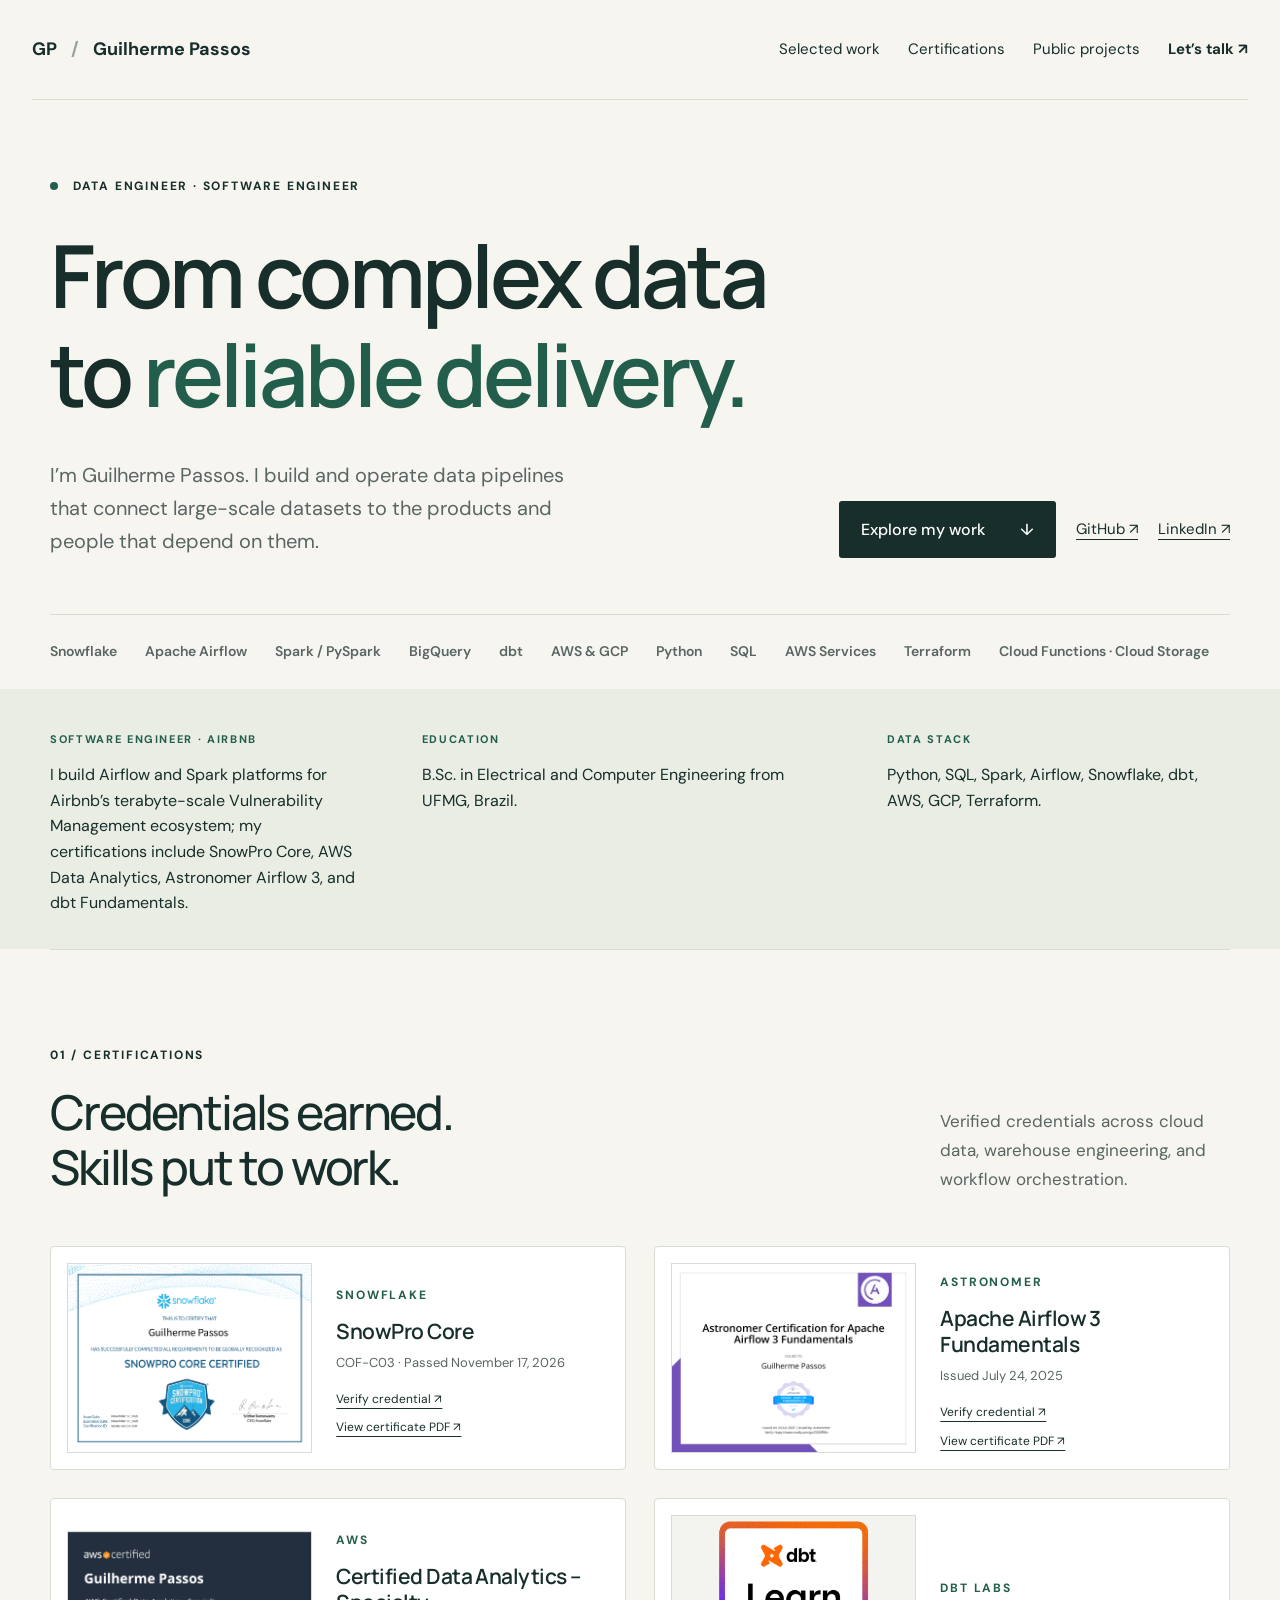
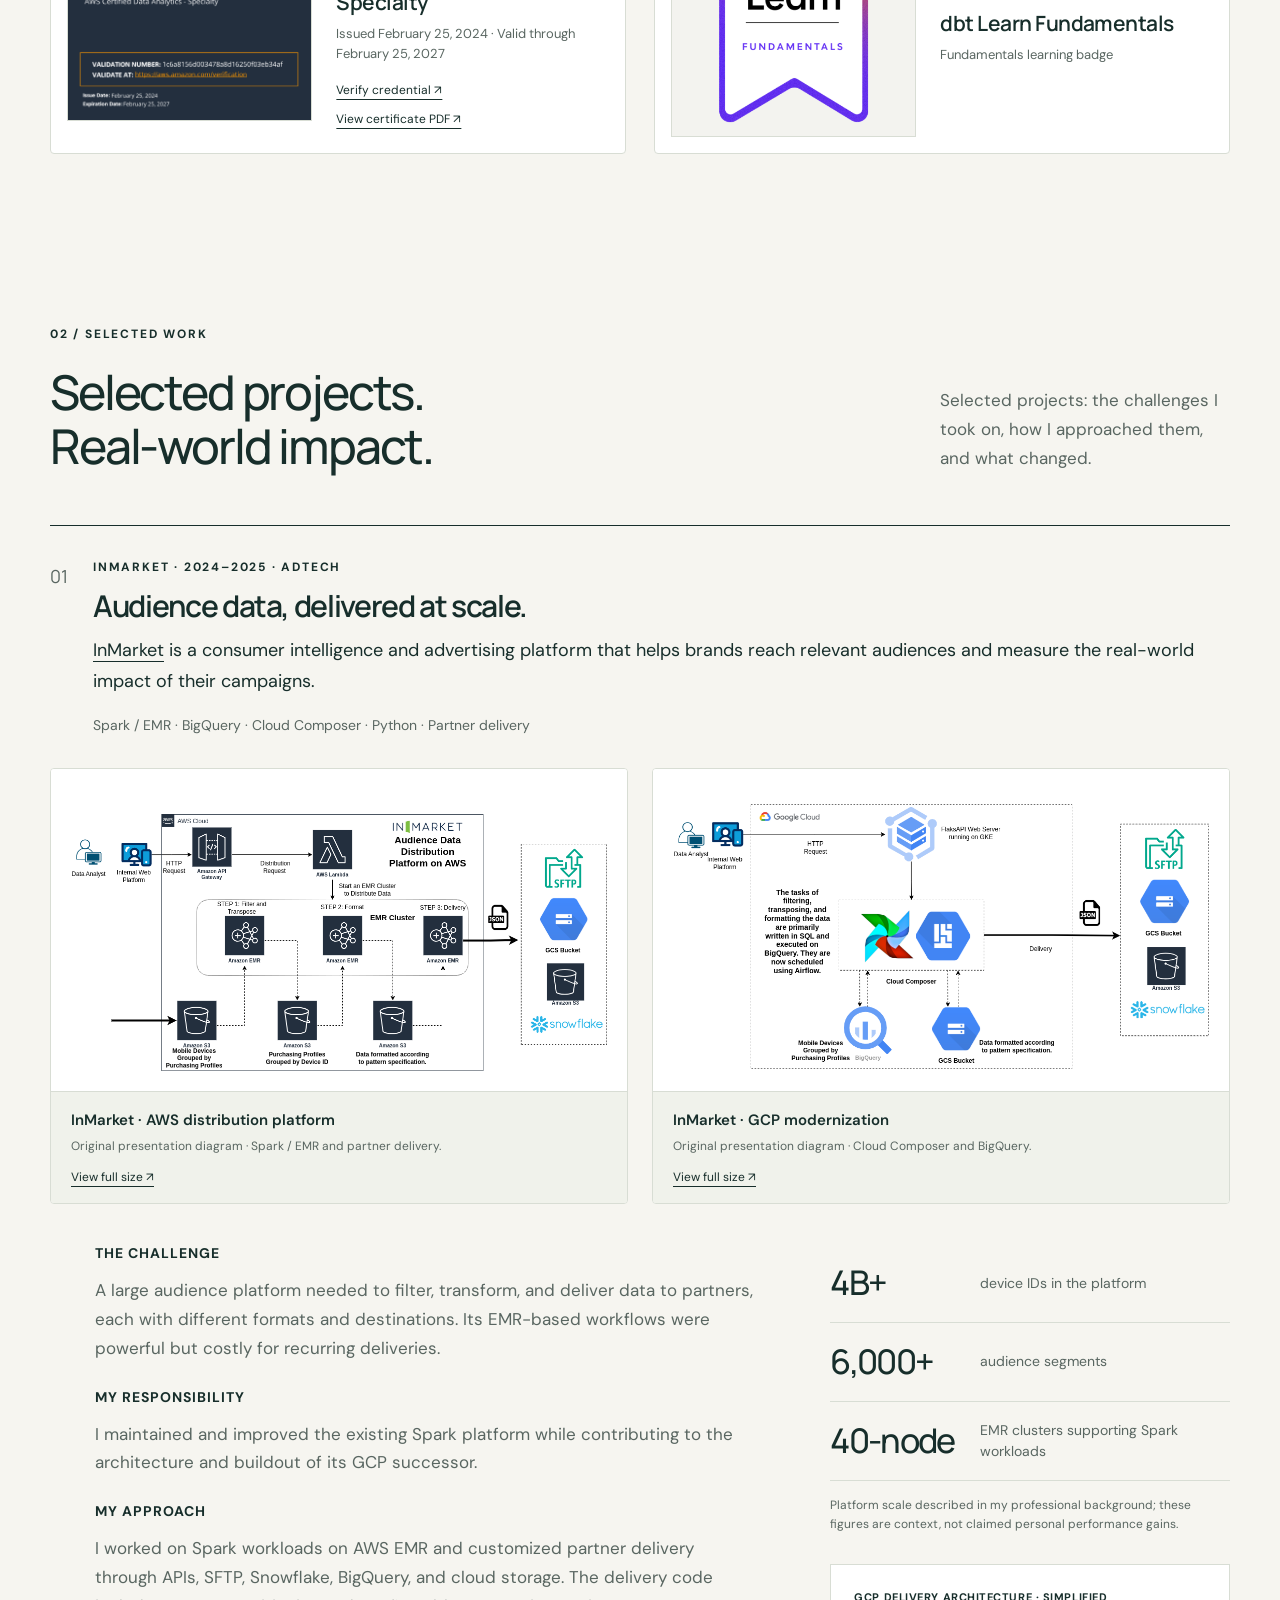
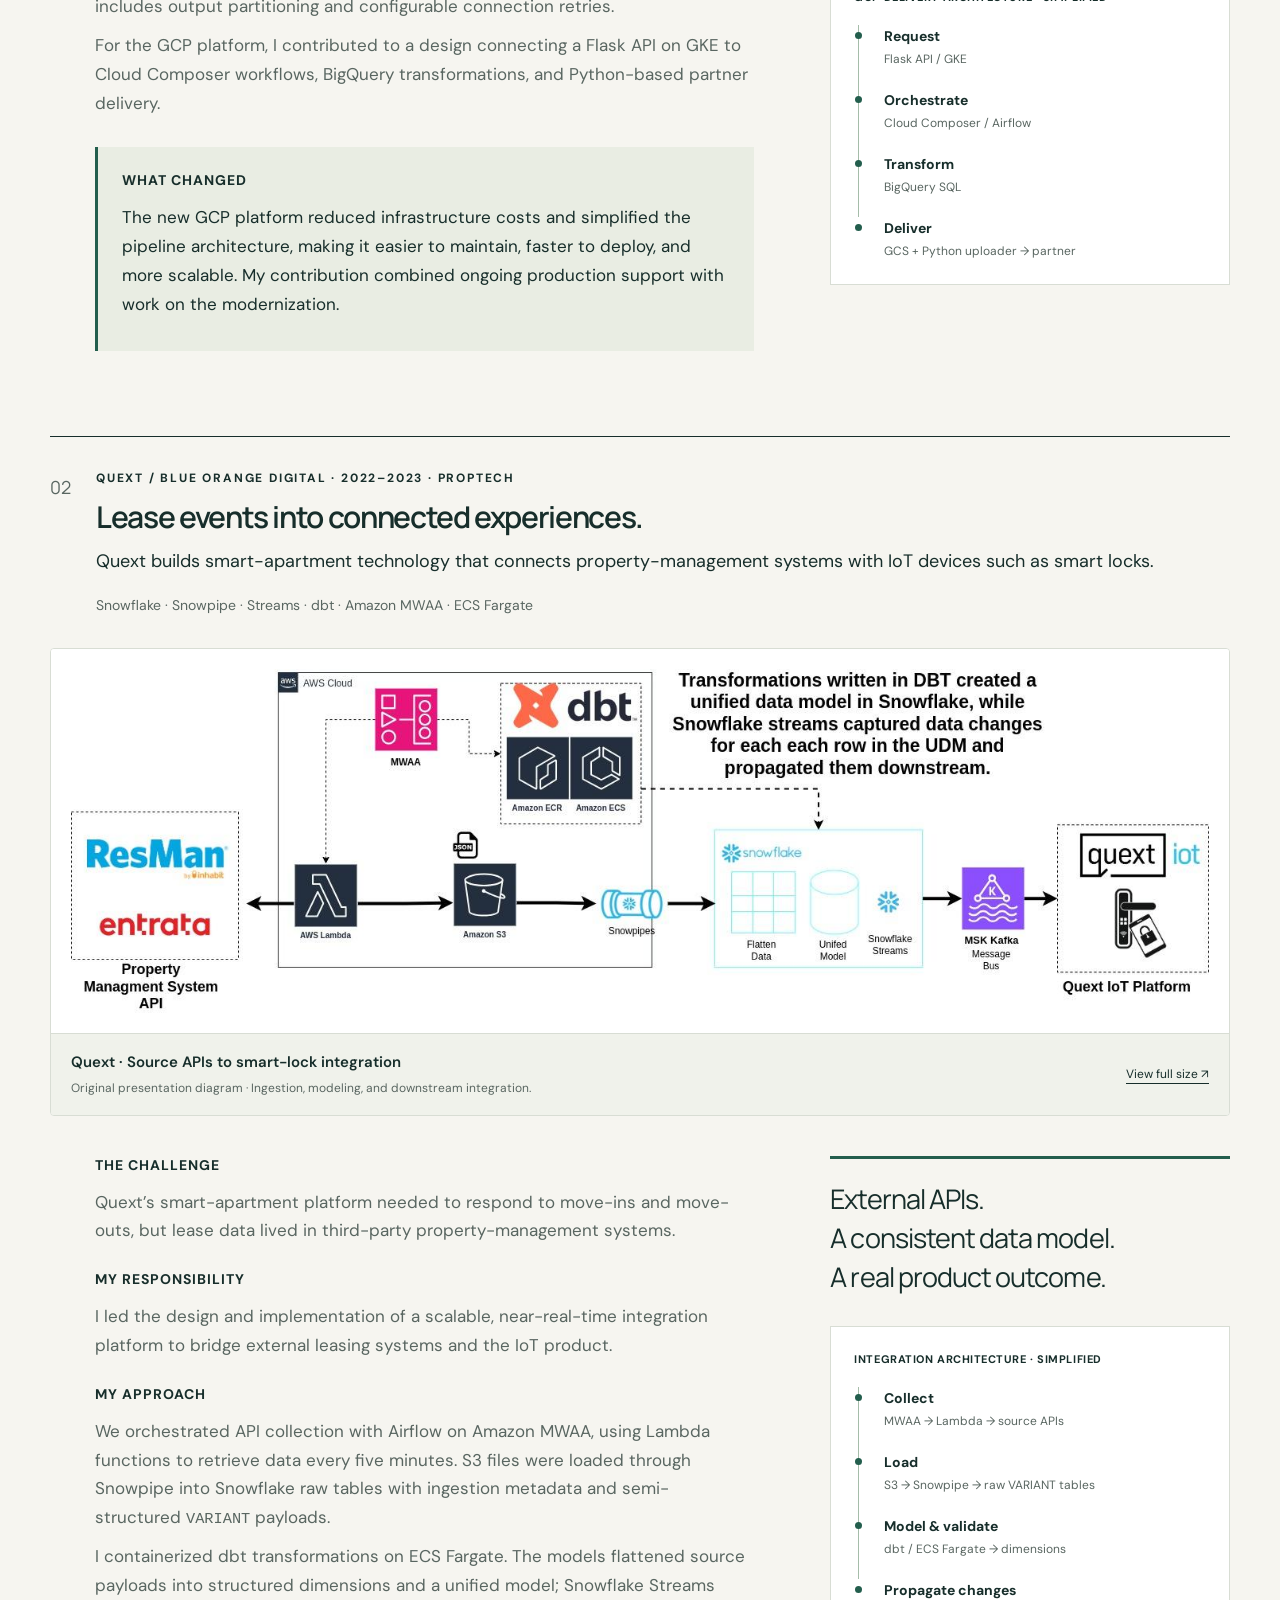
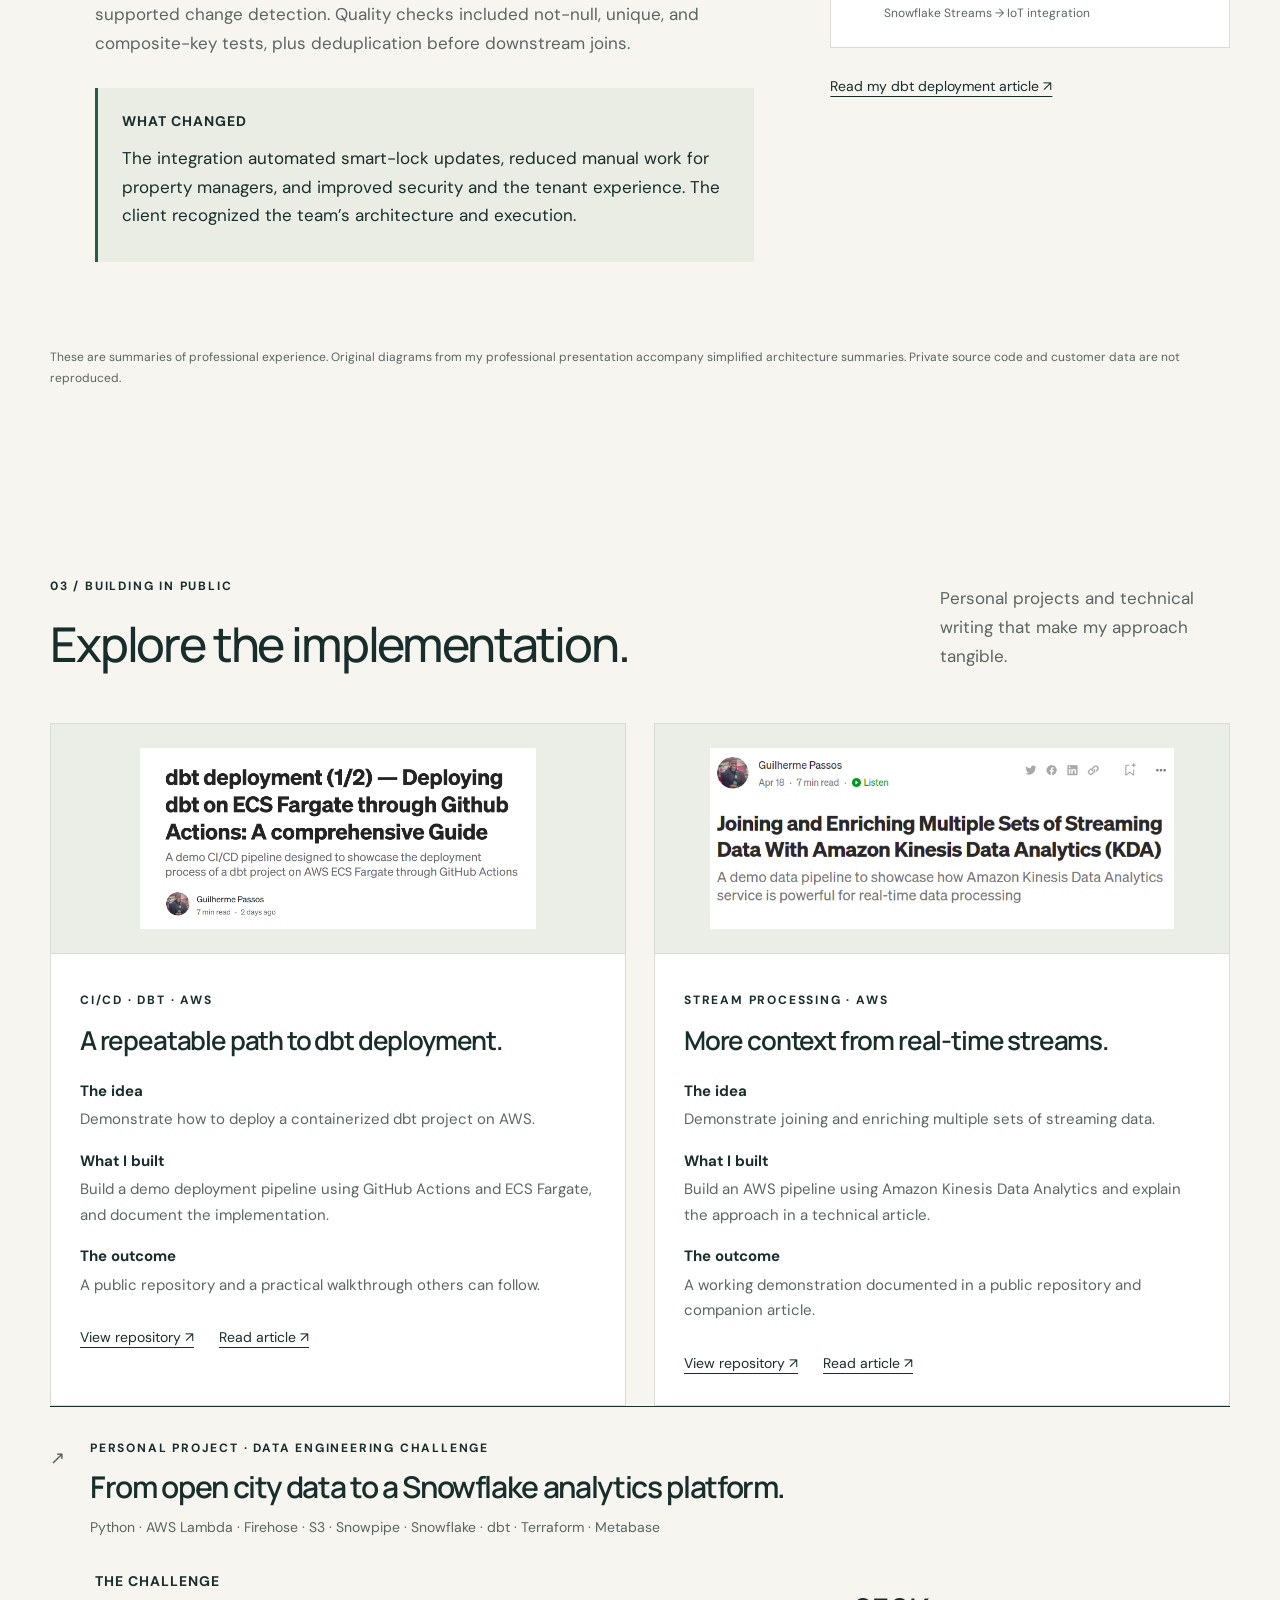
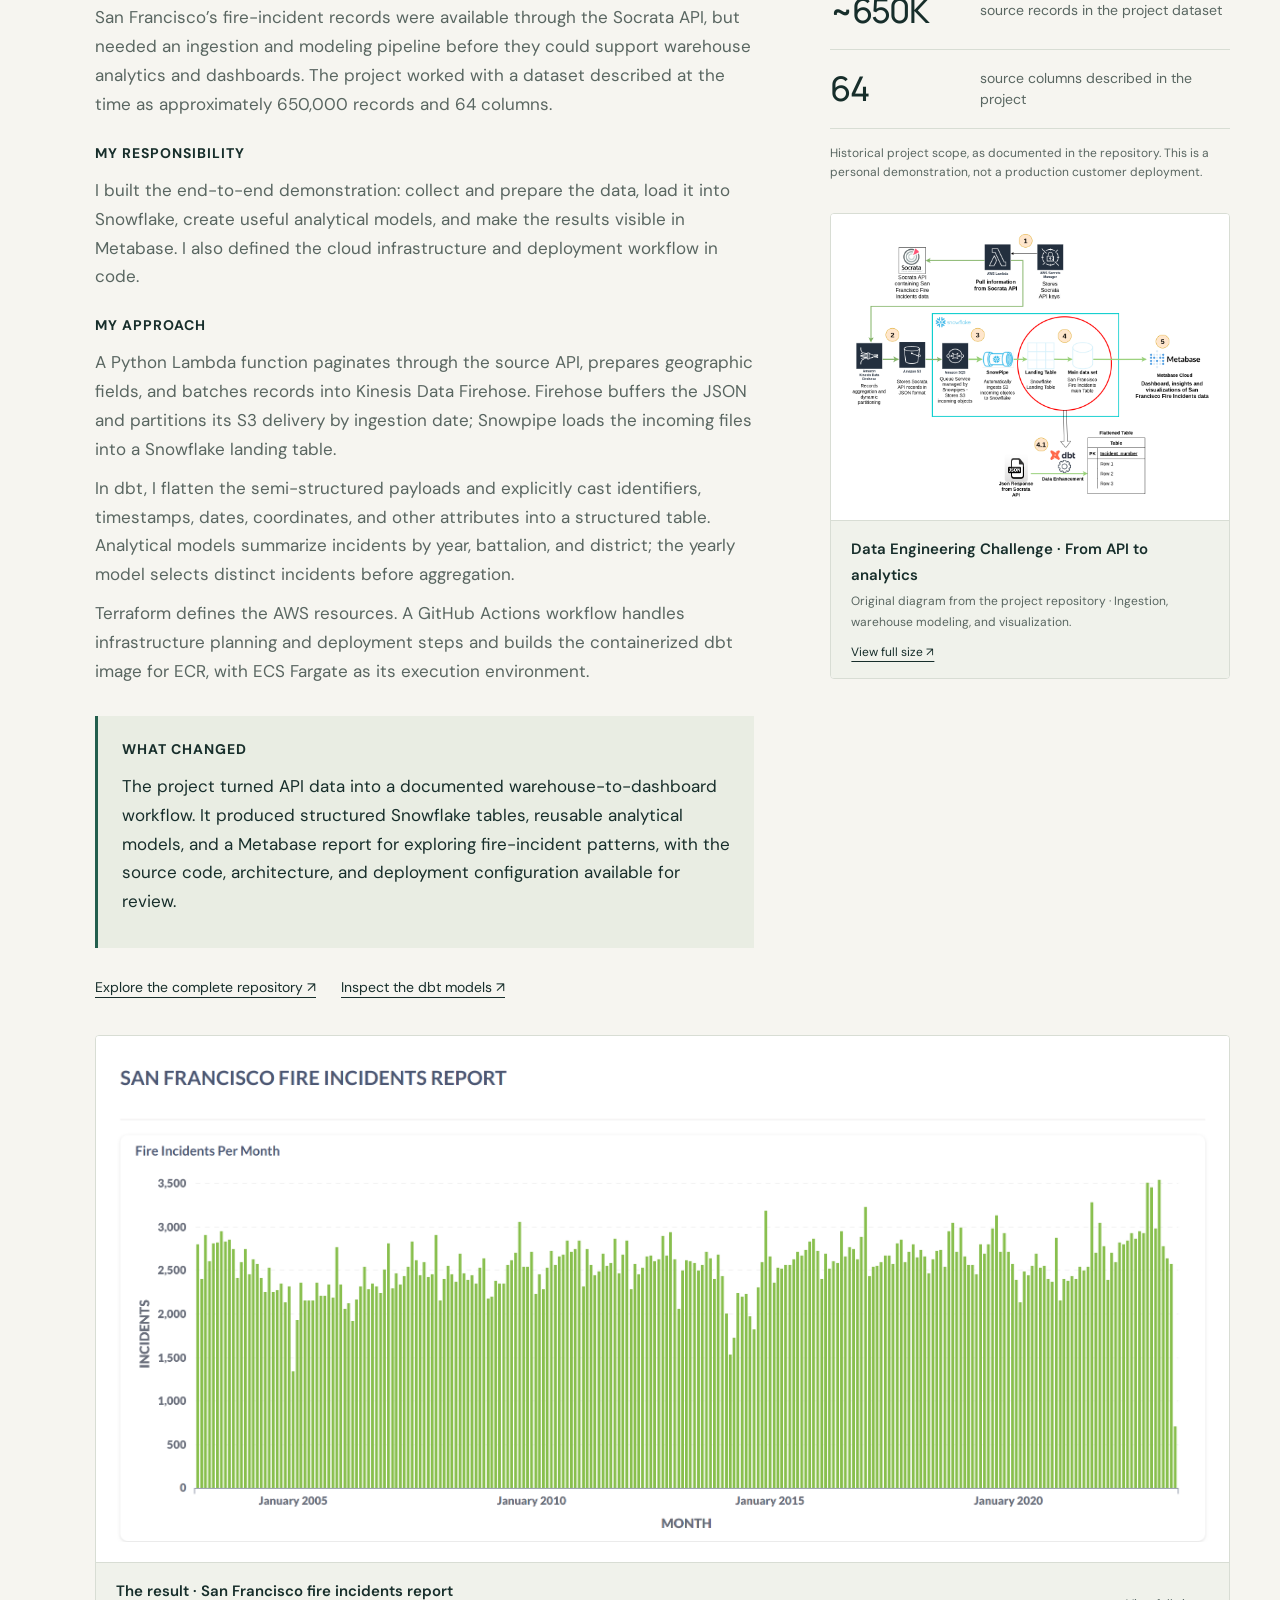
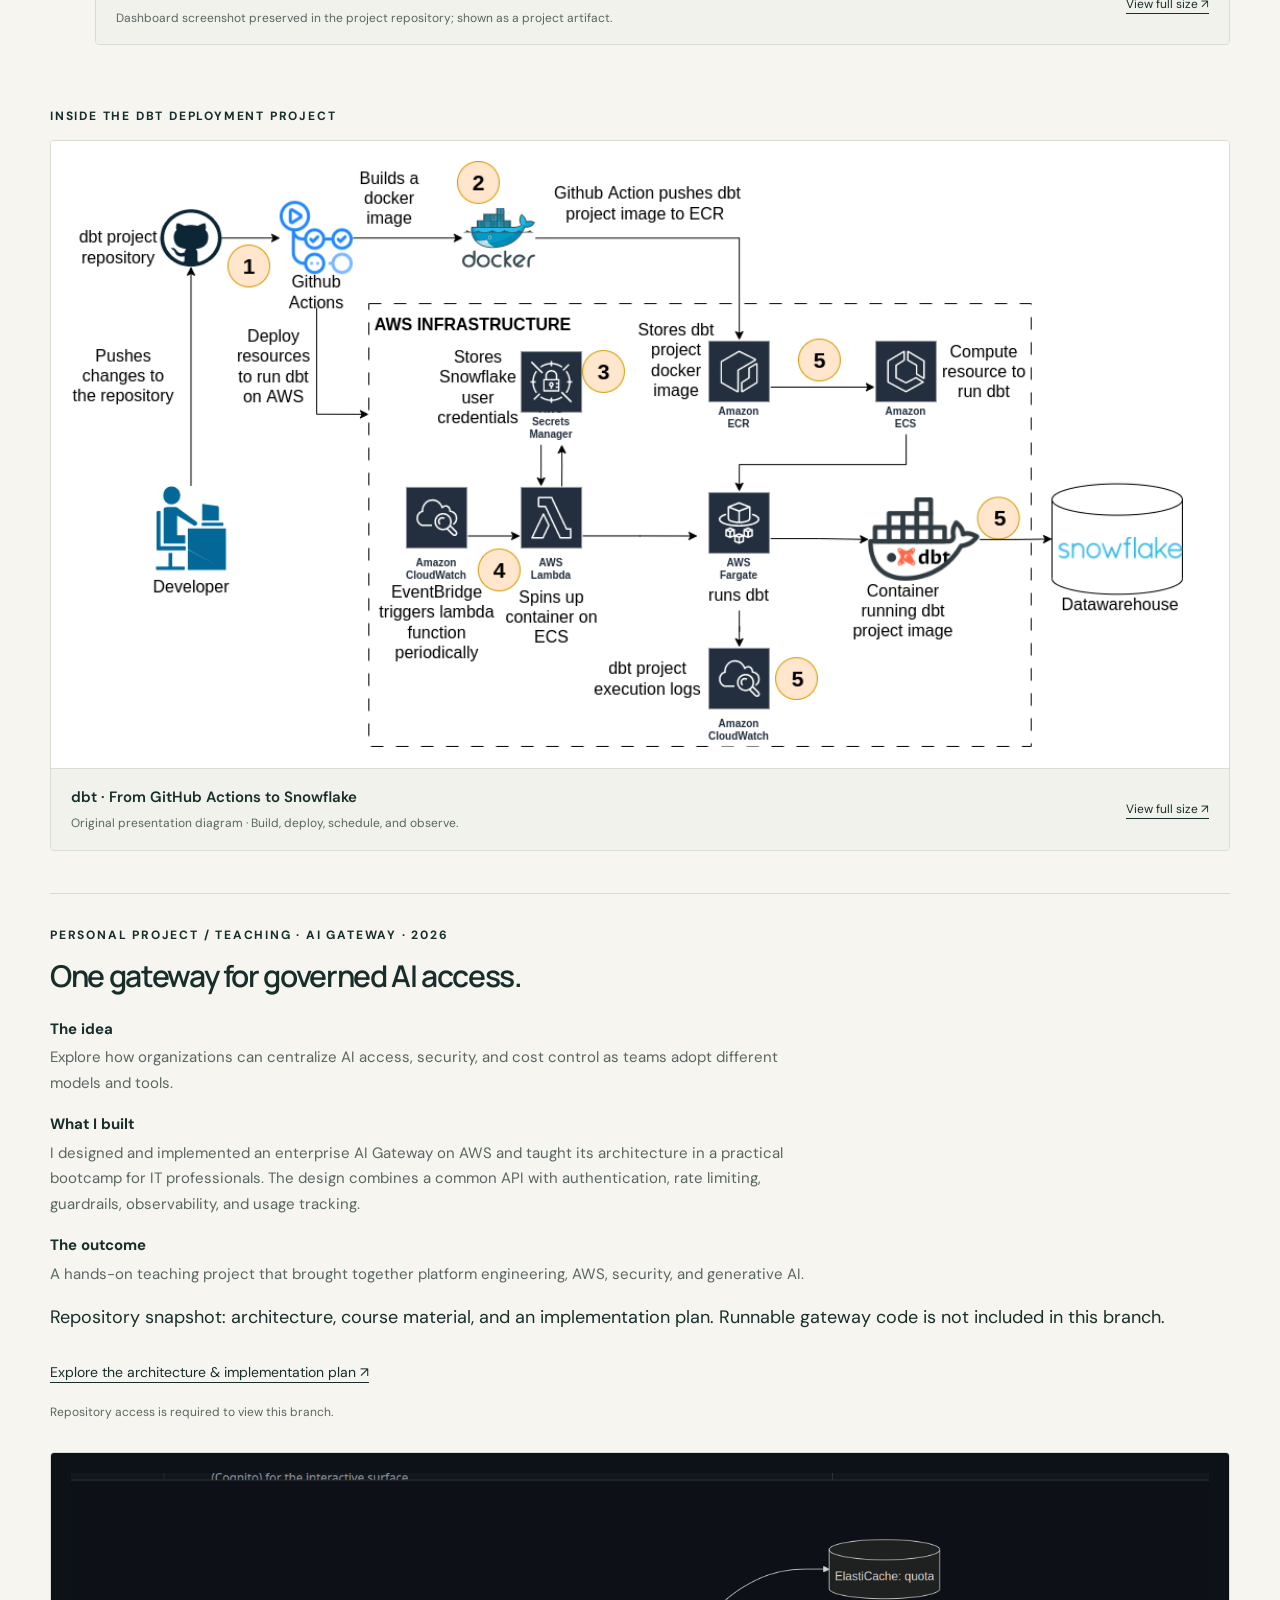
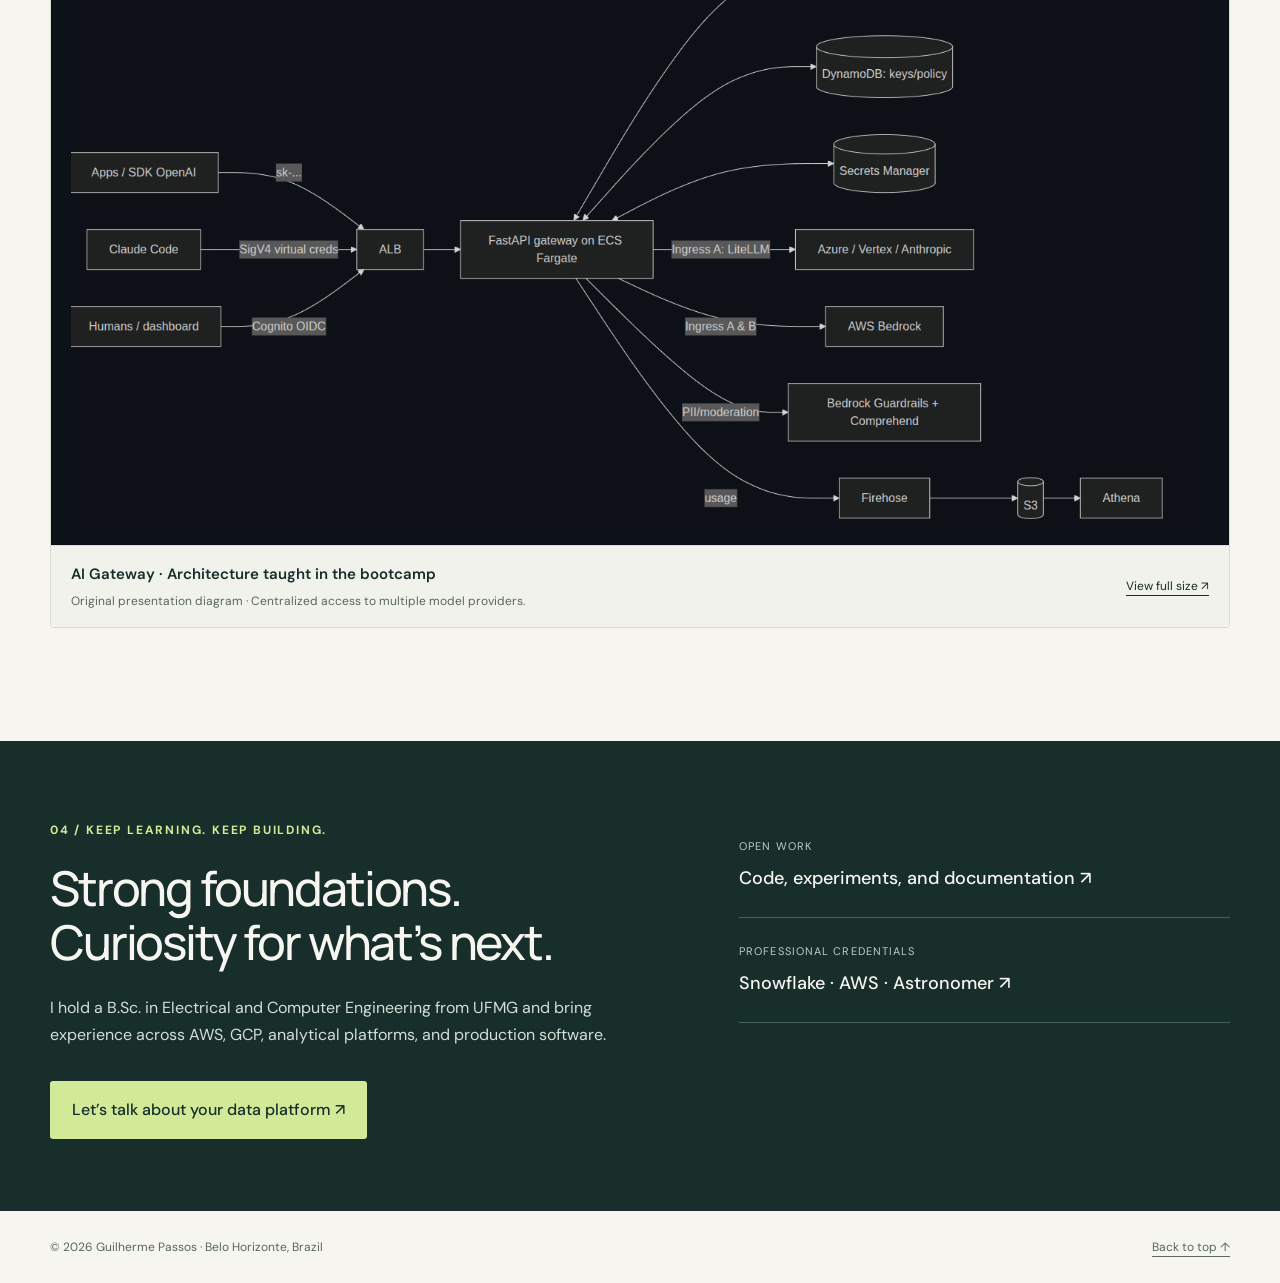
==== docs/index.html @ 405ca6c7 "Move certifications above selected work" ====
<!doctype html>
<html lang="en">
<head>
<meta charset="utf-8"><meta name="viewport" content="width=device-width, initial-scale=1">
<meta name="description" content="Guilherme Passos — Data Cloud Engineer with 7+ years of experience in Snowflake, Spark, Airflow, AWS, GCP, and scalable data platforms.">
<meta name="theme-color" content="#122c2a">
<title>Guilherme Passos — Data Engineering</title>
<link rel="stylesheet" href="styles.css">
</head>
<body>
<a class="skip" href="#main">Skip to content</a>
<header class="site-header"><a class="wordmark" href="#">GP<span> / </span>Guilherme Passos</a><nav aria-label="Main navigation"><a href="#work">Selected work</a><a href="#certifications">Certifications</a><a href="#projects">Public projects</a><a class="contact-link" href="mailto:guilhermepassos@outlook.com">Let’s talk ↗</a></nav></header>
<main id="main">
<section class="hero wrap">
<div class="eyebrow"><span class="status-dot"></span> DATA ENGINEER · SOFTWARE ENGINEER</div>
<h1>From complex data<br>to <em>reliable delivery.</em></h1>
<div class="hero-bottom"><p>I’m Guilherme Passos. I build and operate data pipelines that connect large-scale datasets to the products and people that depend on them.</p><div class="hero-links"><a class="button" href="#work">Explore my work <span>↓</span></a><a href="https://github.com/gpass0s">GitHub ↗</a><a href="https://linkedin.com/in/guilhermeepassos">LinkedIn ↗</a></div></div>
<div class="expertise" aria-label="Core technologies"><span>Snowflake</span><span>Apache Airflow</span><span>Spark / PySpark</span><span>BigQuery</span><span>dbt</span><span>AWS &amp; GCP</span><span>Python</span><span>SQL</span><span>AWS Services</span><span>Terraform</span><span>Cloud Functions · Cloud Storage</span></div>
</section>
<section class="intro-band"><div class="wrap intro-grid"><div><span class="eyebrow">SOFTWARE ENGINEER · AIRBNB</span><p>I build Airflow and Spark platforms for Airbnb’s terabyte-scale Vulnerability Management ecosystem; my certifications include SnowPro Core, AWS Data Analytics, Astronomer Airflow 3, and dbt Fundamentals.</p></div><div><span class="eyebrow">EDUCATION</span><p>B.Sc. in Electrical and Computer Engineering from UFMG, Brazil.</p></div><div><span class="eyebrow">DATA STACK</span><p>Python, SQL, Spark, Airflow, Snowflake, dbt, AWS, GCP, Terraform.</p></div></div></section>
<section id="certifications" class="wrap section certifications"><div class="section-heading"><div><span class="eyebrow">01 / CERTIFICATIONS</span><h2>Credentials earned.<br>Skills put to work.</h2></div><p>Verified credentials across cloud data, warehouse engineering, and workflow orchestration.</p></div><div class="cert-grid"><article class="cert-card"><a class="cert-preview" href="assets/certifications/snowpro-core-cof-c03.pdf" target="_blank" rel="noopener" aria-label="Open SnowPro Core certificate PDF"><img src="assets/certifications/snowpro-core-cof-c03.png" alt="SnowPro Core certification issued to Guilherme Passos by Snowflake, exam code COF-C03, issued November 17, 2026."></a><div class="cert-copy"><span class="eyebrow">SNOWFLAKE</span><h3>SnowPro Core</h3><p>COF-C03 · Passed November 17, 2026</p><div class="cert-links"><a href="https://achieve.snowflake.com/6665ba24-2c44-462e-a2ad-8d625ac378ff#acc.RHi6vVr0" target="_blank" rel="noopener">Verify credential ↗</a><a href="assets/certifications/snowpro-core-cof-c03.pdf" target="_blank" rel="noopener">View certificate PDF ↗</a></div></div></article><article class="cert-card"><a class="cert-preview" href="assets/certifications/astronomer-airflow3.pdf" target="_blank" rel="noopener" aria-label="Open Apache Airflow 3 Fundamentals certificate PDF"><img src="assets/certifications/astronomer-airflow3.png" alt="Astronomer Certification for Apache Airflow 3 Fundamentals, issued to Guilherme Passos July 24, 2025."></a><div class="cert-copy"><span class="eyebrow">ASTRONOMER</span><h3>Apache Airflow 3 Fundamentals</h3><p>Issued July 24, 2025</p><div class="cert-links"><a href="https://www.credly.com/badges/b779e104-75c5-4a9c-93f5-485f1810cb02" target="_blank" rel="noopener">Verify credential ↗</a><a href="assets/certifications/astronomer-airflow3.pdf" target="_blank" rel="noopener">View certificate PDF ↗</a></div></div></article><article class="cert-card"><a class="cert-preview" href="assets/certifications/aws-data-analytics-specialty.pdf" target="_blank" rel="noopener" aria-label="Open Certified Data Analytics – Specialty certificate PDF"><img src="assets/certifications/aws-data-analytics-specialty.png" alt="AWS Certified Data Analytics Specialty certificate issued to Guilherme Passos, February 25, 2024."></a><div class="cert-copy"><span class="eyebrow">AWS</span><h3>Certified Data Analytics – Specialty</h3><p>Issued February 25, 2024 · Valid through February 25, 2027</p><div class="cert-links"><a href="https://www.credly.com/badges/e1eb7589-2136-477a-b343-76576477d88d/" target="_blank" rel="noopener">Verify credential ↗</a><a href="assets/certifications/aws-data-analytics-specialty.pdf" target="_blank" rel="noopener">View certificate PDF ↗</a></div></div></article><article class="cert-card"><div class="cert-preview"><img src="assets/certifications/dbt-learn-fundamentals.png" alt="dbt Learn Fundamentals badge"></div><div class="cert-copy"><span class="eyebrow">DBT LABS</span><h3>dbt Learn Fundamentals</h3><p>Fundamentals learning badge</p></div></article></div></section>
<section id="work" class="wrap section">
<div class="section-heading"><div><span class="eyebrow">02 / SELECTED WORK</span><h2>Selected projects.<br>Real-world impact.</h2></div><p>Selected projects: the challenges I took on, how I approached them, and what changed.</p></div>
<article class="case" id="inmarket">
<div class="case-head"><div class="case-number">01</div><div><div class="eyebrow">INMARKET · 2024–2025 · ADTECH</div><h3>Audience data, delivered at scale.</h3><p class="case-context"><a href="https://inmarket.com/about-us/">InMarket</a> is a consumer intelligence and advertising platform that helps brands reach relevant audiences and measure the real-world impact of their campaigns.</p><p class="case-subtitle">Spark / EMR · BigQuery · Cloud Composer · Python · Partner delivery</p></div></div>
<div class="architecture-gallery"><figure class="presentation-figure"><a href="assets/inmarket-aws.png" target="_blank" rel="noopener" aria-label="Open full-size image: InMarket · AWS distribution platform (new tab)"><img src="assets/inmarket-aws.png" width="1067" height="561" alt="InMarket AWS architecture: API Gateway and Lambda start EMR processing to filter, transpose, format, and deliver audience data from S3 to partner destinations."></a><figcaption><div><strong>InMarket · AWS distribution platform</strong><span>Original presentation diagram · Spark / EMR and partner delivery.</span></div><a href="assets/inmarket-aws.png" target="_blank" rel="noopener">View full size ↗<span class="sr-only"> (new tab)</span></a></figcaption></figure><figure class="presentation-figure"><a href="assets/inmarket-gcp.png" target="_blank" rel="noopener" aria-label="Open full-size image: InMarket · GCP modernization (new tab)"><img src="assets/inmarket-gcp.png" width="1035" height="537" alt="InMarket GCP architecture: a Flask API on GKE triggers Airflow in Cloud Composer, with BigQuery transformations and delivery to partner destinations."></a><figcaption><div><strong>InMarket · GCP modernization</strong><span>Original presentation diagram · Cloud Composer and BigQuery.</span></div><a href="assets/inmarket-gcp.png" target="_blank" rel="noopener">View full size ↗<span class="sr-only"> (new tab)</span></a></figcaption></figure></div>
<div class="case-layout"><div class="star"><section><h4>The challenge</h4><p>A large audience platform needed to filter, transform, and deliver data to partners, each with different formats and destinations. Its EMR-based workflows were powerful but costly for recurring deliveries.</p></section><section><h4>My responsibility</h4><p>I maintained and improved the existing Spark platform while contributing to the architecture and buildout of its GCP successor.</p></section><section><h4>My approach</h4><p>I worked on Spark workloads on AWS EMR and customized partner delivery through APIs, SFTP, Snowflake, BigQuery, and cloud storage. The delivery code includes output partitioning and configurable connection retries.</p><p>For the GCP platform, I contributed to a design connecting a Flask API on GKE to Cloud Composer workflows, BigQuery transformations, and Python-based partner delivery.</p></section><section class="result"><h4>What changed</h4><p>The new GCP platform reduced infrastructure costs and simplified the pipeline architecture, making it easier to maintain, faster to deploy, and more scalable. My contribution combined ongoing production support with work on the modernization.</p></section></div><aside class="case-aside"><div class="metric"><strong>4B+</strong><span>device IDs in the platform</span></div><div class="metric"><strong>6,000+</strong><span>audience segments</span></div><div class="metric"><strong>40-node</strong><span>EMR clusters supporting Spark workloads</span></div><p class="caption">Platform scale described in my professional background; these figures are context, not claimed personal performance gains.</p><figure class="flow"><figcaption>GCP delivery architecture · simplified</figcaption><ol><li><b>Request</b><span>Flask API / GKE</span></li><li><b>Orchestrate</b><span>Cloud Composer / Airflow</span></li><li><b>Transform</b><span>BigQuery SQL</span></li><li><b>Deliver</b><span>GCS + Python uploader → partner</span></li></ol></figure></aside></div>
</article>
<article class="case" id="quext">
<div class="case-head"><div class="case-number">02</div><div><div class="eyebrow">QUEXT / BLUE ORANGE DIGITAL · 2022–2023 · PROPTECH</div><h3>Lease events into connected experiences.</h3><p class="case-context">Quext builds smart-apartment technology that connects property-management systems with IoT devices such as smart locks.</p><p class="case-subtitle">Snowflake · Snowpipe · Streams · dbt · Amazon MWAA · ECS Fargate</p></div></div>
<figure class="presentation-figure"><a href="assets/quext-architecture.jpg" target="_blank" rel="noopener" aria-label="Open full-size image: Quext · Source APIs to smart-lock integration (new tab)"><img src="assets/quext-architecture.jpg" width="1431" height="432" alt="Quext architecture: MWAA orchestrates Lambda API collection, S3 and Snowpipe load Snowflake, dbt on ECS transforms the data, and Streams propagate changes through Kafka to the IoT platform."></a><figcaption><div><strong>Quext · Source APIs to smart-lock integration</strong><span>Original presentation diagram · Ingestion, modeling, and downstream integration.</span></div><a href="assets/quext-architecture.jpg" target="_blank" rel="noopener">View full size ↗<span class="sr-only"> (new tab)</span></a></figcaption></figure>
<div class="case-layout"><div class="star"><section><h4>The challenge</h4><p>Quext’s smart-apartment platform needed to respond to move-ins and move-outs, but lease data lived in third-party property-management systems.</p></section><section><h4>My responsibility</h4><p>I led the design and implementation of a scalable, near-real-time integration platform to bridge external leasing systems and the IoT product.</p></section><section><h4>My approach</h4><p>We orchestrated API collection with Airflow on Amazon MWAA, using Lambda functions to retrieve data every five minutes. S3 files were loaded through Snowpipe into Snowflake raw tables with ingestion metadata and semi-structured <code>VARIANT</code> payloads.</p><p>I containerized dbt transformations on ECS Fargate. The models flattened source payloads into structured dimensions and a unified model; Snowflake Streams supported change detection. Quality checks included not-null, unique, and composite-key tests, plus deduplication before downstream joins.</p></section><section class="result"><h4>What changed</h4><p>The integration automated smart-lock updates, reduced manual work for property managers, and improved security and the tenant experience. The client recognized the team’s architecture and execution.</p></section></div><aside class="case-aside"><div class="pullquote">External APIs.<br>A consistent data model.<br>A real product outcome.</div><figure class="flow"><figcaption>Integration architecture · simplified</figcaption><ol><li><b>Collect</b><span>MWAA → Lambda → source APIs</span></li><li><b>Load</b><span>S3 → Snowpipe → raw VARIANT tables</span></li><li><b>Model &amp; validate</b><span>dbt / ECS Fargate → dimensions</span></li><li><b>Propagate changes</b><span>Snowflake Streams → IoT integration</span></li></ol></figure><a class="text-link" href="https://medium.com/@guilhermeepassos/dbt-deployment-1-2-deploying-dbt-on-ecs-fargate-through-github-actions-a-comprehensive-guide-a5e1c4b4dec7">Read my dbt deployment article ↗</a></aside></div>
</article>



<p class="section-note">These are summaries of professional experience. Original diagrams from my professional presentation accompany simplified architecture summaries. Private source code and customer data are not reproduced.</p>
</section>
<section id="projects" class="wrap section"><div class="section-heading"><div><span class="eyebrow">03 / BUILDING IN PUBLIC</span><h2>Explore the implementation.</h2></div><p>Personal projects and technical writing that make my approach tangible.</p></div>
<div class="project-grid"><article class="project"><a class="project-image" href="https://medium.com/@guilhermeepassos/dbt-deployment-1-2-deploying-dbt-on-ecs-fargate-through-github-actions-a-comprehensive-guide-a5e1c4b4dec7"><img src="assets/dbt-article.png" width="1509" height="690" alt="Article by Guilherme Passos: Deploying dbt on ECS Fargate through GitHub Actions"></a><div class="project-body"><span class="eyebrow">CI/CD · DBT · AWS</span><h3>A repeatable path to dbt deployment.</h3><dl class="mini-star"><dt>The idea</dt><dd>Demonstrate how to deploy a containerized dbt project on AWS.</dd><dt>What I built</dt><dd>Build a demo deployment pipeline using GitHub Actions and ECS Fargate, and document the implementation.</dd><dt>The outcome</dt><dd>A public repository and a practical walkthrough others can follow.</dd></dl><div class="project-links"><a href="https://github.com/gpass0s/deploying-dbt-on-ecs-fargate">View repository ↗</a><a href="https://medium.com/@guilhermeepassos/dbt-deployment-1-2-deploying-dbt-on-ecs-fargate-through-github-actions-a-comprehensive-guide-a5e1c4b4dec7">Read article ↗</a></div></div></article><article class="project"><a class="project-image" href="https://medium.com/better-programming/joining-and-enriching-multiple-sets-of-streaming-data-with-kinesis-data-analytics-24b4088b5846"><img src="assets/streaming-article.png" width="713" height="278" alt="Article by Guilherme Passos: Joining and Enriching Multiple Sets of Streaming Data With Amazon Kinesis Data Analytics"></a><div class="project-body"><span class="eyebrow">STREAM PROCESSING · AWS</span><h3>More context from real-time streams.</h3><dl class="mini-star"><dt>The idea</dt><dd>Demonstrate joining and enriching multiple sets of streaming data.</dd><dt>What I built</dt><dd>Build an AWS pipeline using Amazon Kinesis Data Analytics and explain the approach in a technical article.</dd><dt>The outcome</dt><dd>A working demonstration documented in a public repository and companion article.</dd></dl><div class="project-links"><a href="https://github.com/gpass0s/stream-processing-on-aws">View repository ↗</a><a href="https://medium.com/better-programming/joining-and-enriching-multiple-sets-of-streaming-data-with-kinesis-data-analytics-24b4088b5846">Read article ↗</a></div></div></article></div><article class="case challenge-case" id="data-engineering-challenge">
<div class="case-head"><div class="case-number">↗</div><div><div class="eyebrow">PERSONAL PROJECT · DATA ENGINEERING CHALLENGE</div><h3>From open city data to a Snowflake analytics platform.</h3><p class="case-subtitle">Python · AWS Lambda · Firehose · S3 · Snowpipe · Snowflake · dbt · Terraform · Metabase</p></div></div>
<div class="case-layout"><div class="star"><section><h4>The challenge</h4><p>San Francisco’s fire-incident records were available through the Socrata API, but needed an ingestion and modeling pipeline before they could support warehouse analytics and dashboards. The project worked with a dataset described at the time as approximately 650,000 records and 64 columns.</p></section><section><h4>My responsibility</h4><p>I built the end-to-end demonstration: collect and prepare the data, load it into Snowflake, create useful analytical models, and make the results visible in Metabase. I also defined the cloud infrastructure and deployment workflow in code.</p></section><section><h4>My approach</h4><p>A Python Lambda function paginates through the source API, prepares geographic fields, and batches records into Kinesis Data Firehose. Firehose buffers the JSON and partitions its S3 delivery by ingestion date; Snowpipe loads the incoming files into a Snowflake landing table.</p><p>In dbt, I flatten the semi-structured payloads and explicitly cast identifiers, timestamps, dates, coordinates, and other attributes into a structured table. Analytical models summarize incidents by year, battalion, and district; the yearly model selects distinct incidents before aggregation.</p><p>Terraform defines the AWS resources. A GitHub Actions workflow handles infrastructure planning and deployment steps and builds the containerized dbt image for ECR, with ECS Fargate as its execution environment.</p></section><section class="result"><h4>What changed</h4><p>The project turned API data into a documented warehouse-to-dashboard workflow. It produced structured Snowflake tables, reusable analytical models, and a Metabase report for exploring fire-incident patterns, with the source code, architecture, and deployment configuration available for review.</p></section><div class="project-links"><a href="https://github.com/gpass0s/data-engineering-challenge">Explore the complete repository ↗</a><a href="https://github.com/gpass0s/data-engineering-challenge/tree/main/data_engineering_challenge/models">Inspect the dbt models ↗</a></div></div><aside class="case-aside"><div class="metric"><strong>~650K</strong><span>source records in the project dataset</span></div><div class="metric"><strong>64</strong><span>source columns described in the project</span></div><p class="caption">Historical project scope, as documented in the repository. This is a personal demonstration, not a production customer deployment.</p><figure class="presentation-figure"><a href="assets/challenge-architecture.png" target="_blank" rel="noopener" aria-label="Open full-size image: Data Engineering Challenge · From API to analytics (new tab)"><img src="assets/challenge-architecture.png" width="1084" height="808" alt="Architecture of the fire-incidents project: Lambda retrieves Socrata data, Firehose delivers JSON to S3, Snowpipe loads Snowflake, dbt creates structured tables, and Metabase presents the results."></a><figcaption><div><strong>Data Engineering Challenge · From API to analytics</strong><span>Original diagram from the project repository · Ingestion, warehouse modeling, and visualization.</span></div><a href="assets/challenge-architecture.png" target="_blank" rel="noopener">View full size ↗<span class="sr-only"> (new tab)</span></a></figcaption></figure></aside></div><figure class="presentation-figure"><a href="assets/challenge-dashboard.png" target="_blank" rel="noopener" aria-label="Open full-size image: The result · San Francisco fire incidents report (new tab)"><img src="assets/challenge-dashboard.png" width="2339" height="1041" alt="Metabase dashboard screenshot showing a monthly bar chart of San Francisco fire incidents over multiple years."></a><figcaption><div><strong>The result · San Francisco fire incidents report</strong><span>Dashboard screenshot preserved in the project repository; shown as a project artifact.</span></div><a href="assets/challenge-dashboard.png" target="_blank" rel="noopener">View full size ↗<span class="sr-only"> (new tab)</span></a></figcaption></figure></article>
<div class="project-architecture"><div class="eyebrow">INSIDE THE DBT DEPLOYMENT PROJECT</div><figure class="presentation-figure"><a href="assets/dbt-deployment.png" target="_blank" rel="noopener" aria-label="Open full-size image: dbt · From GitHub Actions to Snowflake (new tab)"><img src="assets/dbt-deployment.png" width="1091" height="562" alt="GitHub Actions builds a Docker image, pushes it to ECR, and deploys AWS resources. EventBridge and Lambda schedule dbt on ECS Fargate, using Secrets Manager and CloudWatch."></a><figcaption><div><strong>dbt · From GitHub Actions to Snowflake</strong><span>Original presentation diagram · Build, deploy, schedule, and observe.</span></div><a href="assets/dbt-deployment.png" target="_blank" rel="noopener">View full size ↗<span class="sr-only"> (new tab)</span></a></figcaption></figure></div><article class="ai-showcase"><div class="eyebrow">PERSONAL PROJECT / TEACHING · AI GATEWAY · 2026</div><h3>One gateway for governed AI access.</h3><dl class="mini-star"><dt>The idea</dt><dd>Explore how organizations can centralize AI access, security, and cost control as teams adopt different models and tools.</dd><dt>What I built</dt><dd>I designed and implemented an enterprise AI Gateway on AWS and taught its architecture in a practical bootcamp for IT professionals. The design combines a common API with authentication, rate limiting, guardrails, observability, and usage tracking.</dd><dt>The outcome</dt><dd>A hands-on teaching project that brought together platform engineering, AWS, security, and generative AI.</dd></dl><p class="repository-status">Repository snapshot: architecture, course material, and an implementation plan. Runnable gateway code is not included in this branch.</p><p class="project-links"><a href="https://github.com/gpass0s/genai-gateway-lab/tree/portfolio/ai-gateway-docs">Explore the architecture &amp; implementation plan ↗</a></p><p class="caption">Repository access is required to view this branch.</p><figure class="presentation-figure"><a href="assets/ai-gateway.png" target="_blank" rel="noopener" aria-label="Open full-size image: AI Gateway · Architecture taught in the bootcamp (new tab)"><img src="assets/ai-gateway.png" width="1537" height="881" alt="AI Gateway architecture: applications and users connect through an ALB to FastAPI on ECS Fargate, with authentication, quota and policy stores, model providers, security guardrails, and usage analytics."></a><figcaption><div><strong>AI Gateway · Architecture taught in the bootcamp</strong><span>Original presentation diagram · Centralized access to multiple model providers.</span></div><a href="assets/ai-gateway.png" target="_blank" rel="noopener">View full size ↗<span class="sr-only"> (new tab)</span></a></figcaption></figure></article></section>
<section class="closing"><div class="wrap closing-grid"><div><span class="eyebrow">04 / KEEP LEARNING. KEEP BUILDING.</span><h2>Strong foundations.<br>Curiosity for what’s next.</h2><p>I hold a B.Sc. in Electrical and Computer Engineering from UFMG and bring experience across AWS, GCP, analytical platforms, and production software.</p><a class="button light" href="mailto:guilhermepassos@outlook.com">Let’s talk about your data platform ↗</a></div><div class="credentials"><a href="https://github.com/gpass0s"><span>OPEN WORK</span><strong>Code, experiments, and documentation ↗</strong></a><a href="#certifications"><span>PROFESSIONAL CREDENTIALS</span><strong>Snowflake · AWS · Astronomer ↗</strong></a></div></div></section>
</main><footer class="wrap"><span>© 2026 Guilherme Passos · Belo Horizonte, Brazil</span><a href="#main">Back to top ↑</a></footer>
</body></html>
---- docs/styles.css ----
@import url('https://fonts.googleapis.com/css2?family=DM+Sans:wght@400;500;600;700&family=Manrope:wght@400;500;600;700;800&display=swap');
:root{--paper:#f6f5f0;--ink:#172e2b;--muted:#596661;--line:#d8ddd4;--green:#235e4d;--lime:#d2ea98;--white:#fff;--font:'DM Sans',Arial,sans-serif;--display:'Manrope',Arial,sans-serif}*{box-sizing:border-box}html{scroll-behavior:smooth;scroll-padding-top:30px}body{margin:0;background:var(--paper);color:var(--ink);font-family:var(--font);font-size:18px;line-height:1.7}a{color:inherit;text-underline-offset:5px}a:hover{color:var(--green)}a:focus-visible{outline:3px solid #8c5600;outline-offset:5px}h1,h2,h3,h4,p{margin-top:0}h1,h2,h3{font-family:var(--display);line-height:1.13;letter-spacing:-.045em}h1{font-size:clamp(48px,6.8vw,94px);font-weight:600;margin:30px 0 36px}h1 em{font-style:normal;color:var(--green)}h2{font-size:clamp(32px,3.8vw,48px);font-weight:500;margin:17px 0 0}h3{font-size:30px;font-weight:600}p{margin-bottom:18px}code{font-size:.9em}.wrap{width:min(1180px,calc(100% - 96px));margin:auto}.eyebrow{font-size:12px;font-weight:700;letter-spacing:.15em;line-height:1.6}.site-header{width:min(1320px,calc(100% - 64px));margin:auto;min-height:100px;display:flex;justify-content:space-between;align-items:center;border-bottom:1px solid var(--line);gap:30px}.wordmark{text-decoration:none;font-weight:700;font-size:18px;white-space:nowrap}.wordmark span{color:#9aa49c;margin:0 10px}nav{display:flex;gap:28px;font-size:15px}nav a{text-decoration:none}.contact-link{font-weight:700}.skip{position:absolute;top:-80px;background:white;padding:12px;z-index:10}.skip:focus{top:0}.hero{padding:77px 0 0}.status-dot{display:inline-block;width:8px;height:8px;background:var(--green);border-radius:50%;margin-right:10px}.hero-bottom{display:flex;justify-content:space-between;align-items:end;gap:50px}.hero-bottom p{max-width:540px;color:var(--muted);font-size:20px;line-height:1.65;margin:0}.hero-links{display:flex;flex-wrap:wrap;gap:20px;align-items:center;font-size:15px}.button{display:inline-flex;justify-content:space-between;gap:35px;background:var(--ink);color:white;padding:15px 22px;text-decoration:none;border-radius:3px;font-weight:500;font-size:16px}.button:hover{background:var(--green);color:white}.expertise{display:flex;gap:28px;flex-wrap:wrap;border-top:1px solid var(--line);padding:25px 0;margin-top:56px;font-size:14px;font-weight:600;color:var(--muted)}.intro-band{background:#e9ede3;padding:33px 0}.intro-grid{display:grid;grid-template-columns:1fr 1.3fr 1.1fr;gap:60px}.intro-grid .eyebrow{font-size:11px;color:var(--green)}.intro-grid p{font-size:16px;line-height:1.6;margin:10px 0 0}.section{padding-top:88px;padding-bottom:75px}.section-heading{display:flex;justify-content:space-between;align-items:end;gap:45px;margin-bottom:52px}.section-heading>p{max-width:290px;color:var(--muted);font-size:17px;margin:0}.case{border-top:1px solid var(--ink);padding-top:32px;margin-bottom:62px}.case-head{display:flex;gap:25px;margin-bottom:30px}.case-number{font-family:var(--display);font-size:18px;color:var(--muted);padding-top:3px}.case-head h3{margin:12px 0}.case-subtitle{font-size:14px;color:var(--muted);margin:0}.case-layout{display:grid;grid-template-columns:1.65fr 1fr;gap:76px;padding-left:45px}.star section{margin-bottom:23px}.star h4{font-size:14px;letter-spacing:.07em;text-transform:uppercase;display:flex;align-items:center;gap:10px;margin-bottom:10px}.star h4 span{display:grid;place-items:center;border:1px solid var(--line);width:24px;height:24px;border-radius:50%;font-size:12px;color:var(--green)}.star p{font-size:17px;color:var(--muted);margin-bottom:10px}.star .result{background:#e9ede3;padding:22px 24px;border-left:3px solid var(--green);margin-top:30px}.result p{color:var(--ink)}.case-aside{padding-top:2px}.metric{display:flex;gap:20px;align-items:center;border-bottom:1px solid var(--line);padding:10px 0}.metric strong{font-family:var(--display);font-size:34px;letter-spacing:-.05em;min-width:130px;font-weight:500}.metric span{font-size:14px;color:var(--muted);line-height:1.5}.caption{font-size:12px;color:var(--muted);margin-top:15px;line-height:1.6}.flow{margin:30px 0 22px;background:#fff;border:1px solid var(--line);padding:23px}.flow figcaption{font-size:11px;letter-spacing:.05em;text-transform:uppercase;font-weight:700;margin-bottom:18px}.flow ol{list-style:none;margin:0;padding:0}.flow li{position:relative;padding:0 0 20px 25px;border-left:1px solid #a5bca9;margin-left:4px}.flow li:before{position:absolute;content:'';width:7px;height:7px;border-radius:50%;background:var(--green);left:-4px;top:7px}.flow li:last-child{padding-bottom:0;border-left-color:transparent}.flow b,.flow span{display:block;font-size:14px}.flow span{font-size:12px;color:var(--muted)}.pullquote{font-family:var(--display);font-size:27px;line-height:1.45;letter-spacing:-.035em;border-top:3px solid var(--green);padding-top:20px}.text-link{font-size:14px}.recovery{background:var(--ink);color:var(--paper);padding:45px;display:grid;grid-template-columns:1fr 1.2fr;gap:65px;border-radius:4px}.recovery h3{font-size:37px;margin:20px 0}.recovery p{font-size:16px;color:#d5dfd7}.recovery .eyebrow{color:var(--lime)}.recovery .star p{color:#d5dfd7}.recovery .star h4 span{color:var(--lime);border-color:#54716a}.recovery .star section:last-child{margin-bottom:0}.recovery a:hover,.closing a:hover{color:var(--lime)}.credential{display:block;font-size:14px;border-top:1px solid #54716a;padding-top:20px;margin-top:30px}.section-note{font-size:12px;color:var(--muted);margin-top:22px}.practice{background:#e9ede3}.practice-grid{display:grid;grid-template-columns:1fr 1fr;gap:75px}.practice-grid article{border-top:1px solid #9fac9c;padding-top:22px}.small-number{font-size:14px;color:var(--green)}.practice h3{font-size:25px;margin-top:22px}.practice p,.review-steps{font-size:17px;color:var(--muted)}.review-steps{padding-left:22px}.review-steps li{padding-left:8px;margin-bottom:8px}.tags{display:flex;flex-wrap:wrap;gap:8px;margin-top:25px}.tags span{font-size:12px;border:1px solid #b8c6b6;border-radius:3px;padding:5px 10px}.project-grid{display:grid;grid-template-columns:1fr 1fr;gap:28px}.project{border:1px solid var(--line);background:#fff}.project-image{display:flex;align-items:center;justify-content:center;height:230px;padding:24px;background:#ebeee6;border-bottom:1px solid var(--line)}.project-image img{max-width:100%;max-height:100%;height:auto;object-fit:contain}.project-body{padding:29px}.project-body h3{font-size:26px;margin:12px 0 24px}.mini-star{font-size:15px}.mini-star dt{font-weight:700;margin:16px 0 3px}.mini-star dd{margin:0;color:var(--muted)}.project-links{display:flex;gap:25px;font-size:14px;margin-top:28px}.more-projects{display:flex;gap:20px;align-items:center;border-bottom:1px solid var(--line);padding:25px 0;font-size:15px;text-decoration:none}.more-projects span{font-size:11px;text-transform:uppercase;letter-spacing:.06em;color:var(--muted);white-space:nowrap}.more-projects b{margin-left:auto}.closing{background:var(--ink);color:var(--paper);padding:72px 0}.closing-grid{display:grid;grid-template-columns:1.2fr 1fr;gap:100px}.closing .eyebrow{color:var(--lime)}.closing h2{margin-bottom:25px}.closing p{color:#d5dfd7;font-size:16px}.button.light{background:var(--lime);color:var(--ink);margin-top:15px}.credentials>a,.credentials>div{display:block;padding:24px 0;border-bottom:1px solid #45615b;text-decoration:none}.credentials span{display:block;font-size:11px;letter-spacing:.1em;color:#bdcfc4;margin-bottom:7px}.credentials strong{font-size:18px;font-weight:500}.credentials p{font-size:14px;margin:7px 0 0}footer{display:flex;justify-content:space-between;gap:20px;font-size:12px;padding-top:26px;padding-bottom:26px;color:var(--muted)}
@media(min-width:1500px){.hero{padding-top:100px}}@media(max-width:1000px){.wrap{width:calc(100% - 56px)}nav{gap:16px}.hero-bottom{display:block}.hero-links{margin-top:26px}.case-layout{gap:35px}.intro-grid{gap:25px}.metric{display:block}.metric span{display:block}.closing-grid{gap:40px}.recovery{gap:35px;padding:32px}}@media(max-width:700px){.wrap{width:calc(100% - 36px)}.site-header{width:calc(100% - 36px);align-items:start;flex-direction:column;justify-content:center;gap:16px;padding:20px 0}.wordmark{font-size:16px}nav{gap:19px;flex-wrap:wrap;font-size:12px}.contact-link{display:none}.hero{padding-top:44px}h1{font-size:clamp(39px,9.4vw,65px);margin:25px 0}.hero-bottom p{font-size:18px}.hero-links{gap:16px}.expertise{gap:12px 20px;margin-top:36px;padding:20px 0}.intro-grid{grid-template-columns:1fr;gap:25px}.intro-grid p br{display:none}.section{padding:55px 0}.section-heading{display:block;margin-bottom:35px}.section-heading>p{margin-top:20px;max-width:100%}.case-head{gap:12px}.case-head h3{font-size:27px}.case-layout{grid-template-columns:1fr;padding-left:0;gap:20px}.case-aside{border-top:1px solid var(--line);padding-top:20px}.metric{display:flex}.metric strong{min-width:130px}.case{margin-bottom:45px}.recovery{grid-template-columns:1fr;padding:25px;gap:25px}.recovery h3{font-size:32px}.practice-grid,.project-grid,.closing-grid{grid-template-columns:1fr;gap:30px}.project-image{height:200px}.project-body{padding:23px}.more-projects{align-items:start;flex-wrap:wrap;gap:8px}.more-projects span{width:100%}.closing{padding:50px 0}.closing-grid{gap:20px}footer{align-items:start;flex-direction:column;gap:8px}}
@media(prefers-reduced-motion:reduce){html{scroll-behavior:auto}}@media print{nav,.hero-links,.button,.skip{display:none}body{background:#fff}.wrap,.site-header{width:100%}.section,.hero,.closing{padding:25px 0}.case,.project,.recovery{break-inside:avoid}.case-layout{gap:25px}.recovery,.closing{background:#fff;color:#172e2b;border:1px solid #ccc}.recovery p,.recovery .star p,.closing p{color:#333}.recovery .eyebrow,.closing .eyebrow{color:#235e4d}}

/* Original presentation diagrams */
.presentation-figure{margin:30px 0 38px;border:1px solid var(--line);background:#fff;border-radius:4px;overflow:hidden}
.presentation-figure>a{display:block;padding:20px;background:#fff}
.presentation-figure img{display:block;width:100%;height:auto;max-width:100%;object-fit:contain}
.presentation-figure figcaption{display:flex;justify-content:space-between;align-items:center;gap:20px;border-top:1px solid var(--line);padding:16px 20px;background:#f0f2eb;font-size:14px}
.presentation-figure figcaption strong,.presentation-figure figcaption span{display:block}
.presentation-figure figcaption strong{font-size:15px;font-weight:600}
.presentation-figure figcaption span{color:var(--muted);font-size:12px;margin-top:3px}
.presentation-figure figcaption>a{white-space:nowrap;font-size:12px}
.architecture-gallery{display:grid;grid-template-columns:1fr 1fr;gap:24px}
.architecture-gallery .presentation-figure{display:flex;flex-direction:column;margin-top:0}
.architecture-gallery .presentation-figure>a{flex:1;display:flex;align-items:center}
.architecture-gallery figcaption{align-items:start;flex-direction:column;gap:10px}
.project-architecture{margin-top:40px}.project-architecture .presentation-figure{margin-top:14px}
.ai-showcase{border-top:1px solid var(--line);padding-top:32px;margin-top:42px}.ai-showcase h3{margin:14px 0 24px}.ai-showcase .mini-star{max-width:760px}.ai-showcase .presentation-figure>a{background:#0d1218}
.sr-only{position:absolute!important;width:1px!important;height:1px!important;padding:0!important;margin:-1px!important;overflow:hidden!important;clip:rect(0,0,0,0)!important;white-space:nowrap!important;border:0!important}
@media(max-width:700px){.architecture-gallery{grid-template-columns:1fr;gap:0}.presentation-figure>a{padding:10px}.presentation-figure figcaption{align-items:start;flex-direction:column;padding:14px;gap:10px}.presentation-figure{margin:22px 0 28px}.ai-showcase h3{font-size:27px}}
.challenge-case .project-links{flex-wrap:wrap;gap:15px 25px}
.challenge-case>.presentation-figure{margin-left:45px;margin-top:35px}
.challenge-case .case-aside .presentation-figure figcaption{flex-direction:column;align-items:start;gap:10px}
@media(max-width:700px){.challenge-case>.presentation-figure{margin-left:0}}
.certifications{border-top:1px solid var(--line)}
.cert-grid{display:grid;grid-template-columns:repeat(2,minmax(0,1fr));gap:28px}
.cert-card{display:grid;grid-template-columns:minmax(190px,.9fr) minmax(0,1fr);align-items:center;gap:24px;border:1px solid var(--line);background:#fff;padding:16px;border-radius:4px}
.cert-preview{display:flex;align-items:center;justify-content:center;min-height:190px;background:#f3f3ef;border:1px solid var(--line)}
.cert-preview img{display:block;width:100%;height:auto;max-height:220px;object-fit:contain}
.cert-copy .eyebrow{color:var(--green)}
.cert-copy h3{font-size:21px;line-height:1.25;letter-spacing:-.025em;margin:9px 0}
.cert-copy p{font-size:13px;color:var(--muted);line-height:1.55;margin-bottom:16px}
.cert-links{display:flex;flex-direction:column;align-items:flex-start;gap:8px;font-size:12px}
.cert-badge{min-height:190px;display:flex;flex-direction:column;align-items:center;justify-content:center;text-align:center;background:#202d3d;color:#fff;padding:20px}
.cert-badge span{font-size:27px;font-weight:700;letter-spacing:.04em}
.cert-badge strong{font-size:22px}.cert-badge small{margin-top:8px;font-size:13px;line-height:1.5}
@media(max-width:950px){.cert-grid{grid-template-columns:1fr}.cert-card{grid-template-columns:minmax(200px,.8fr) 1fr}}
@media(max-width:600px){.cert-card{grid-template-columns:1fr;gap:16px}.cert-preview,.cert-badge{min-height:0}.cert-preview img{max-height:none}.cert-badge{min-height:145px}}
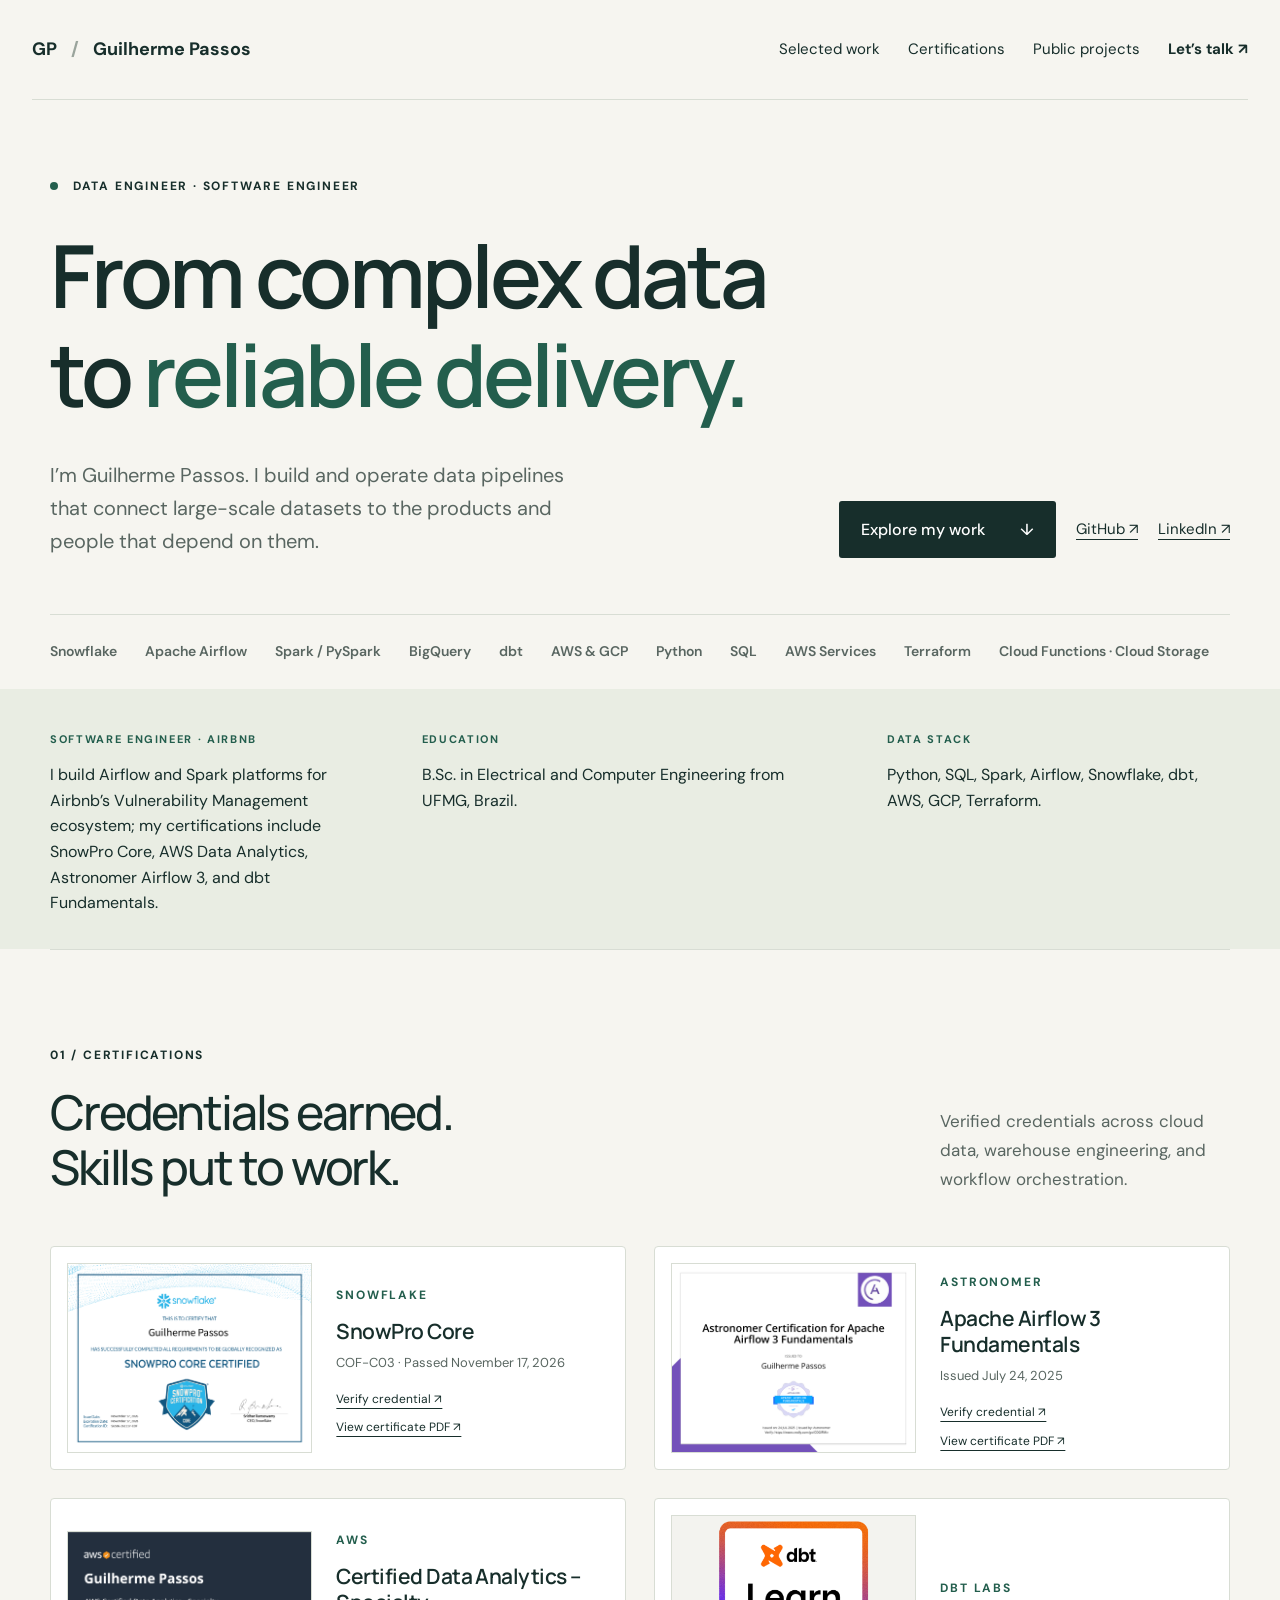
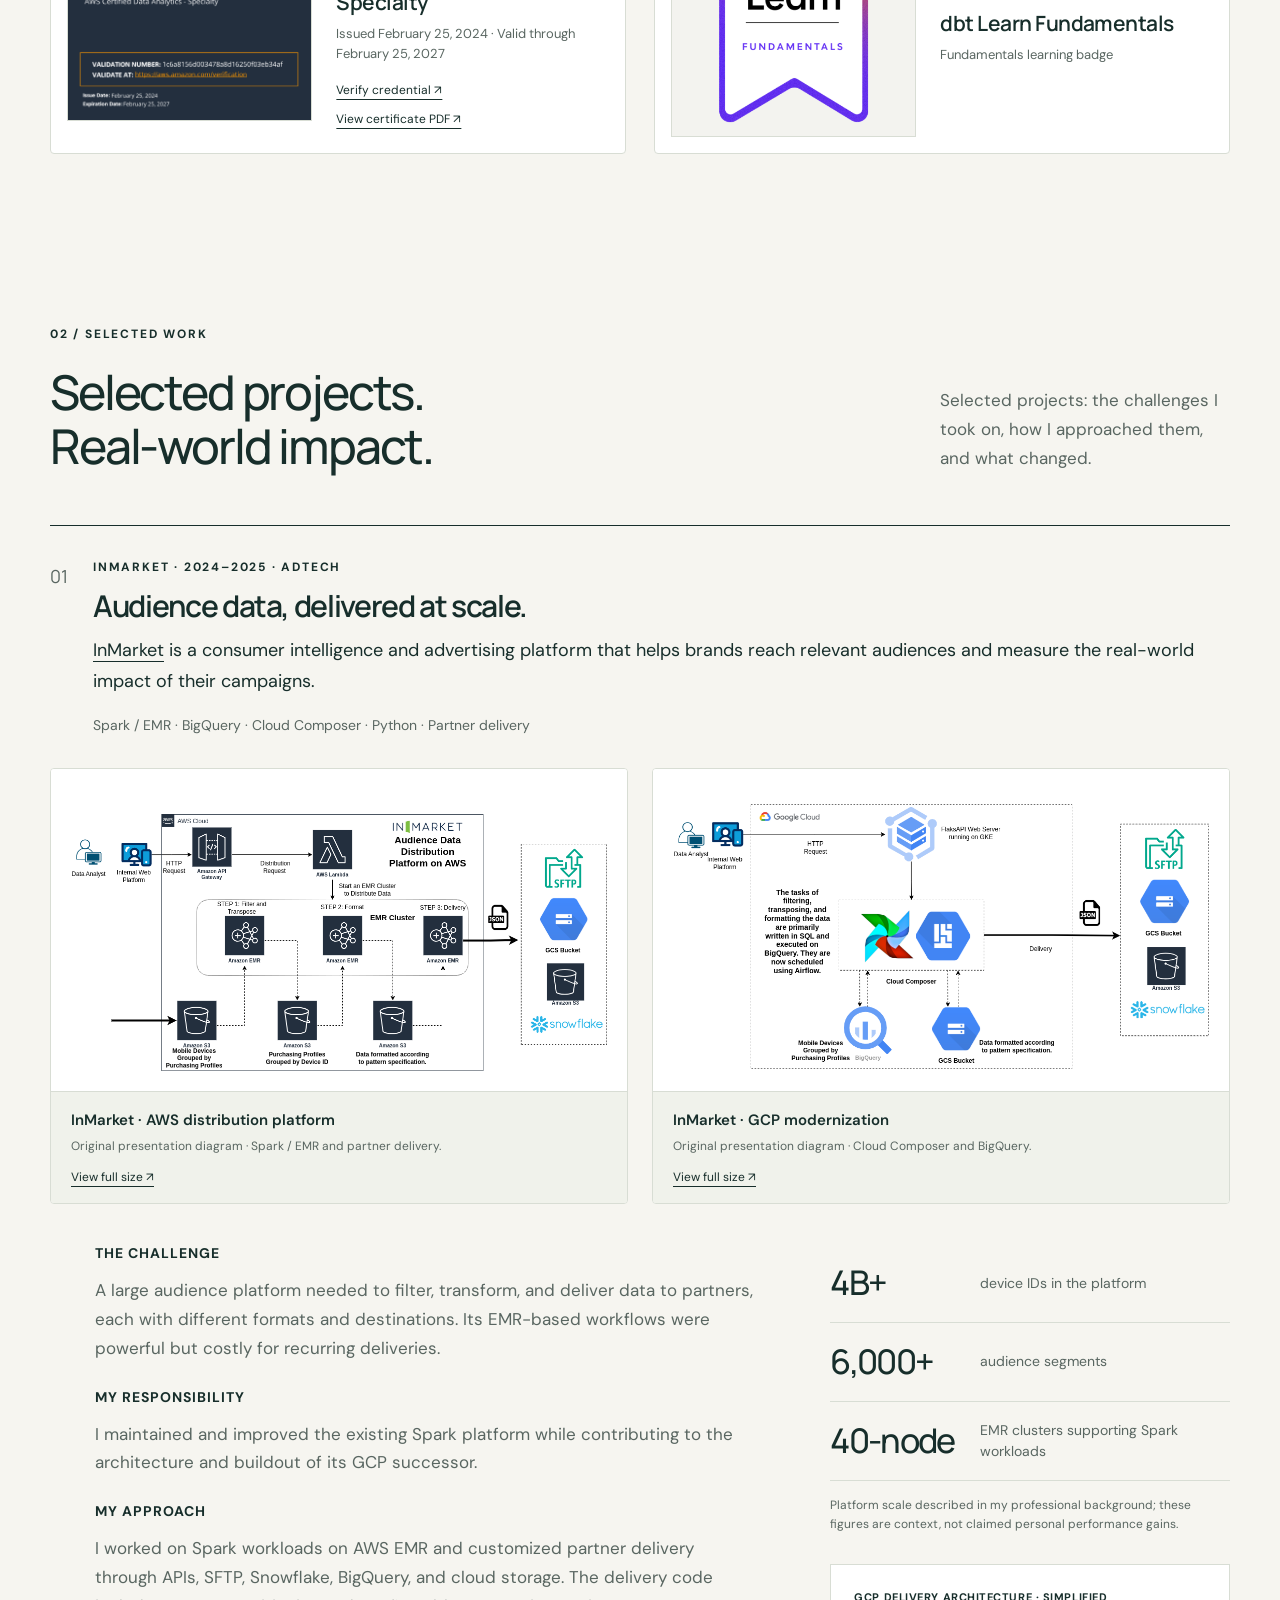
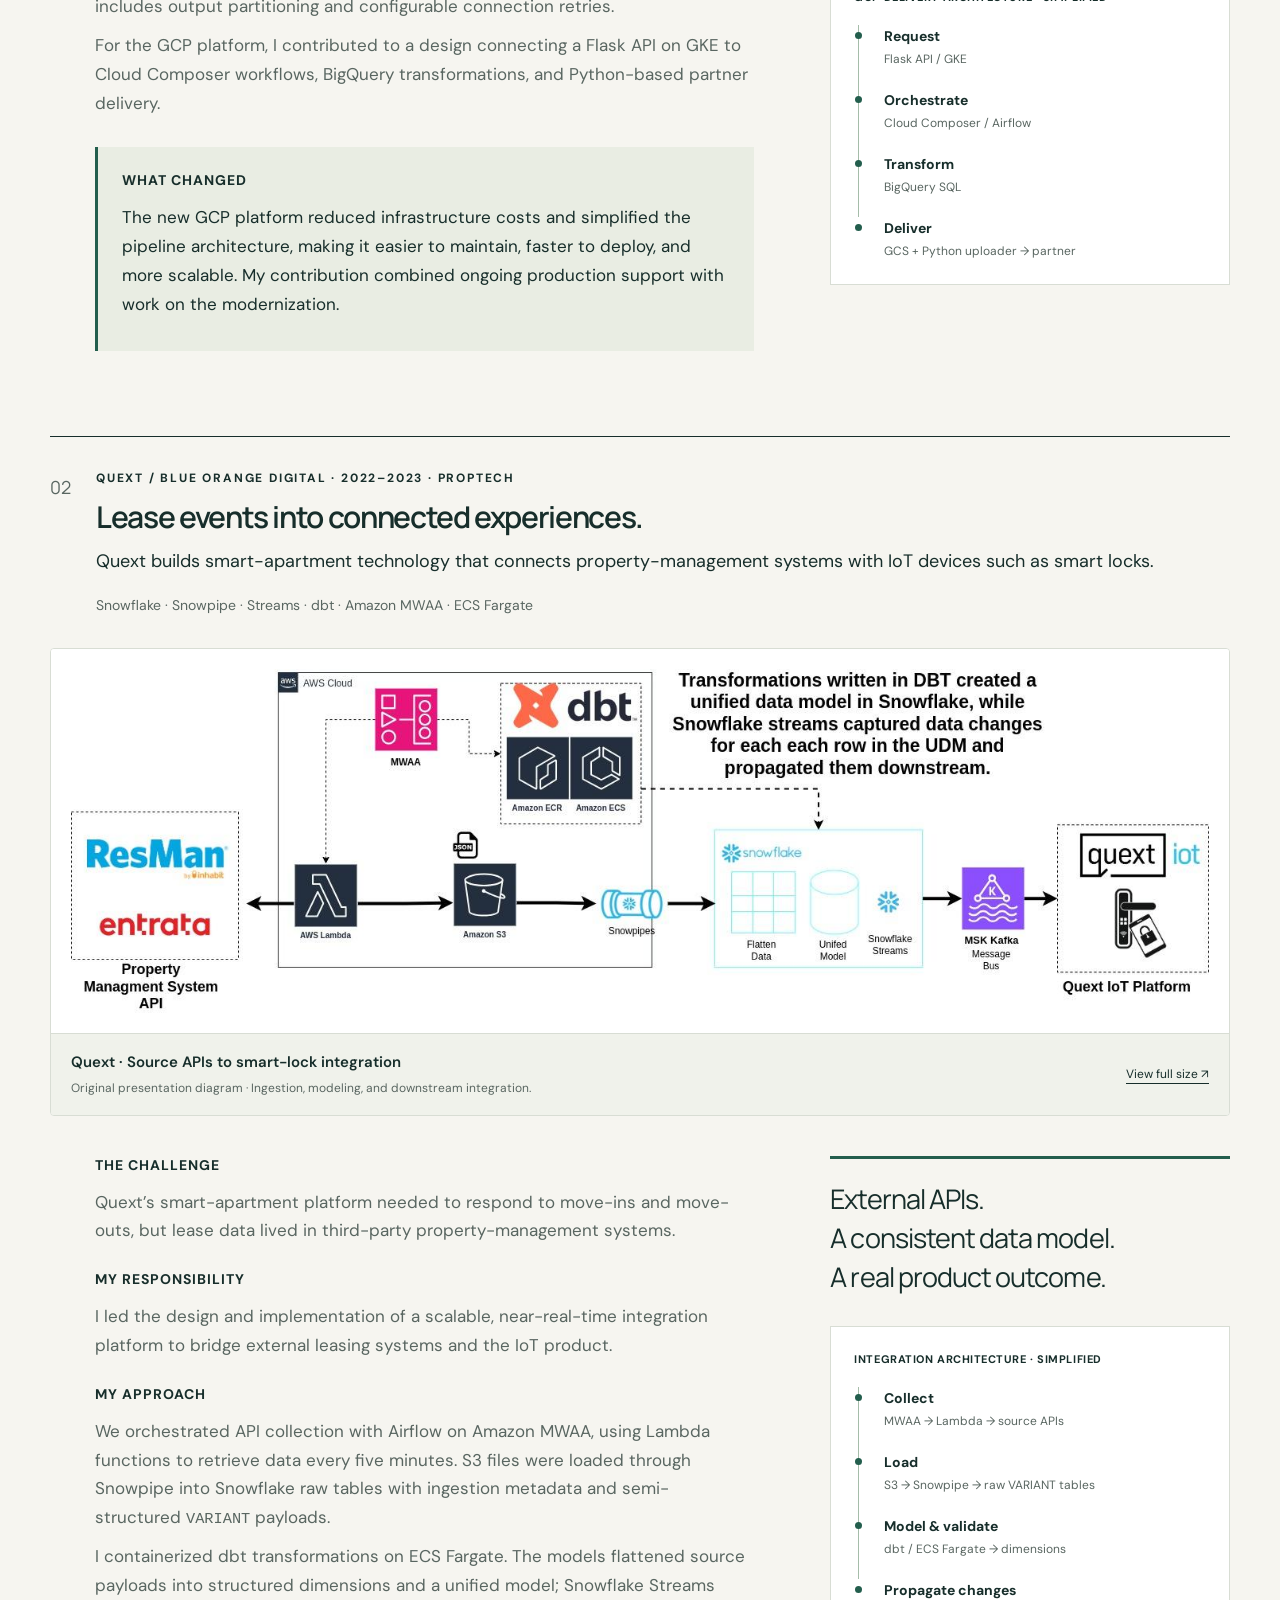
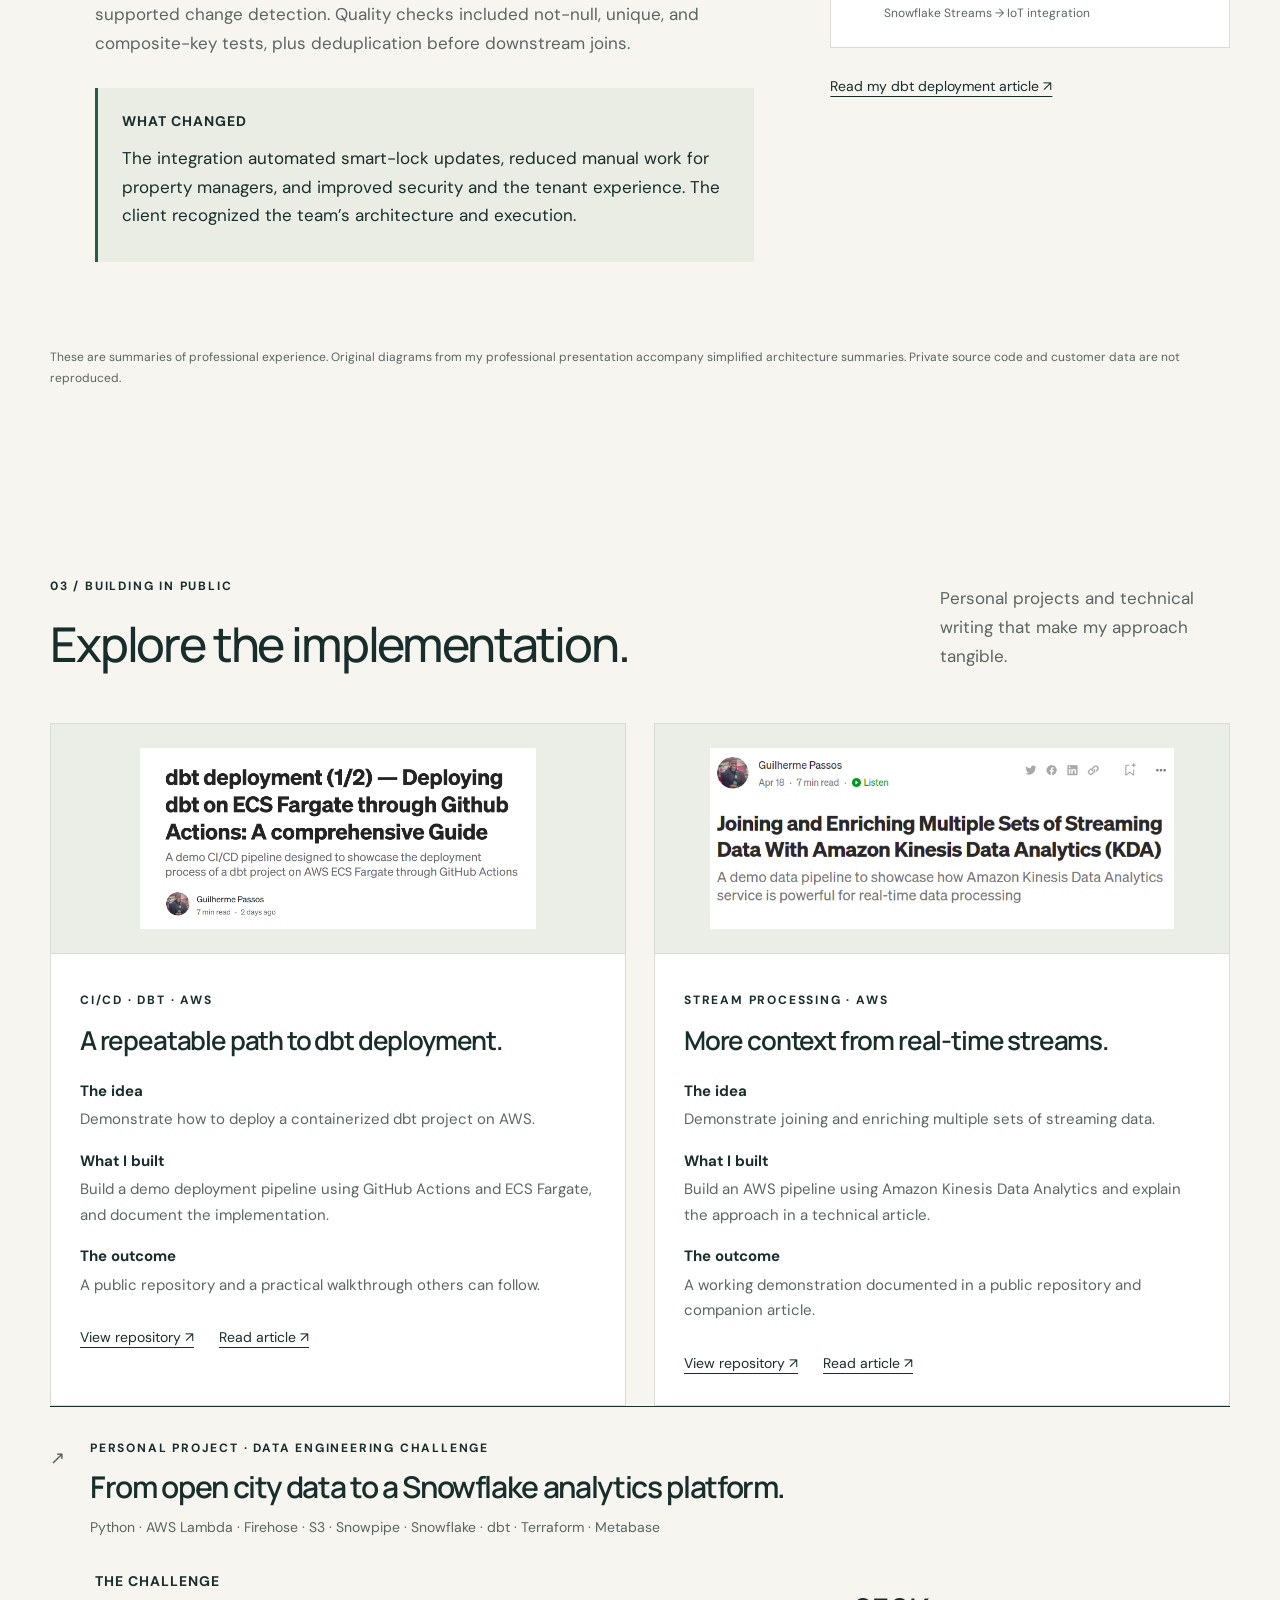
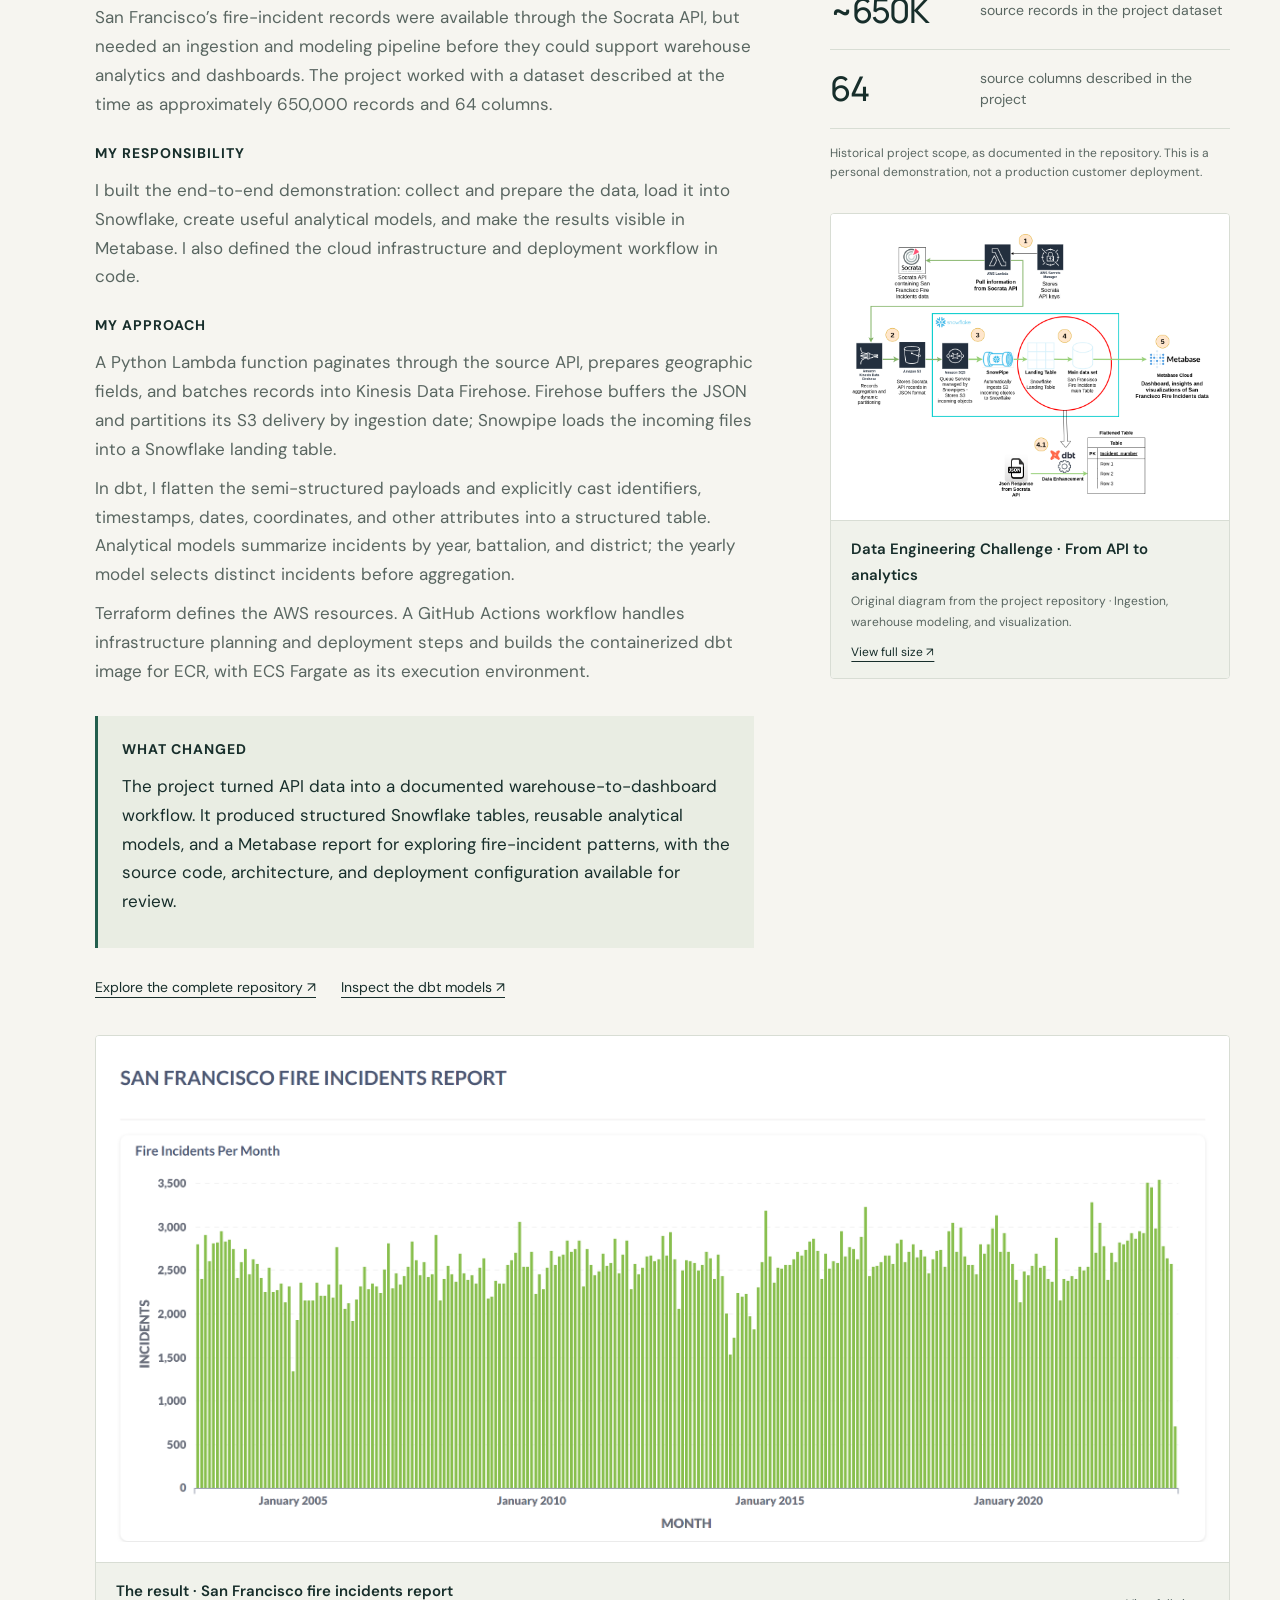
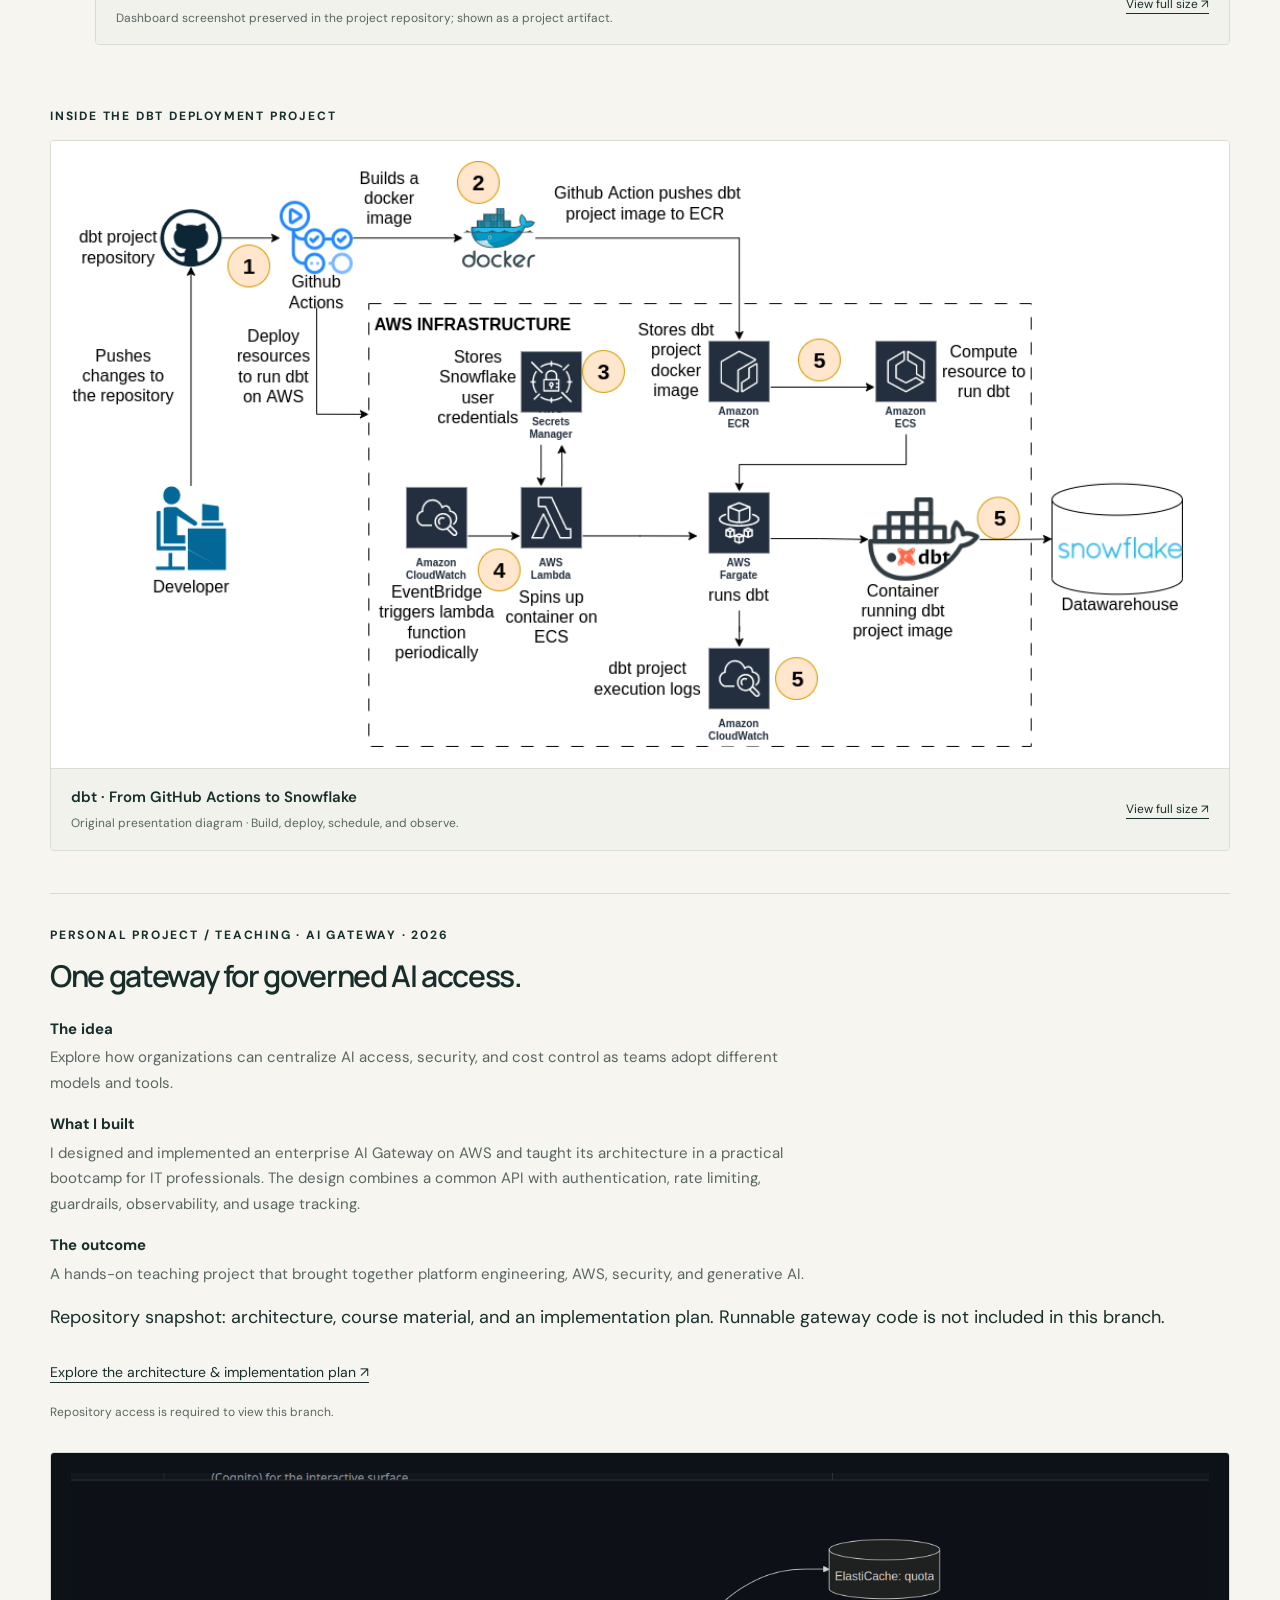
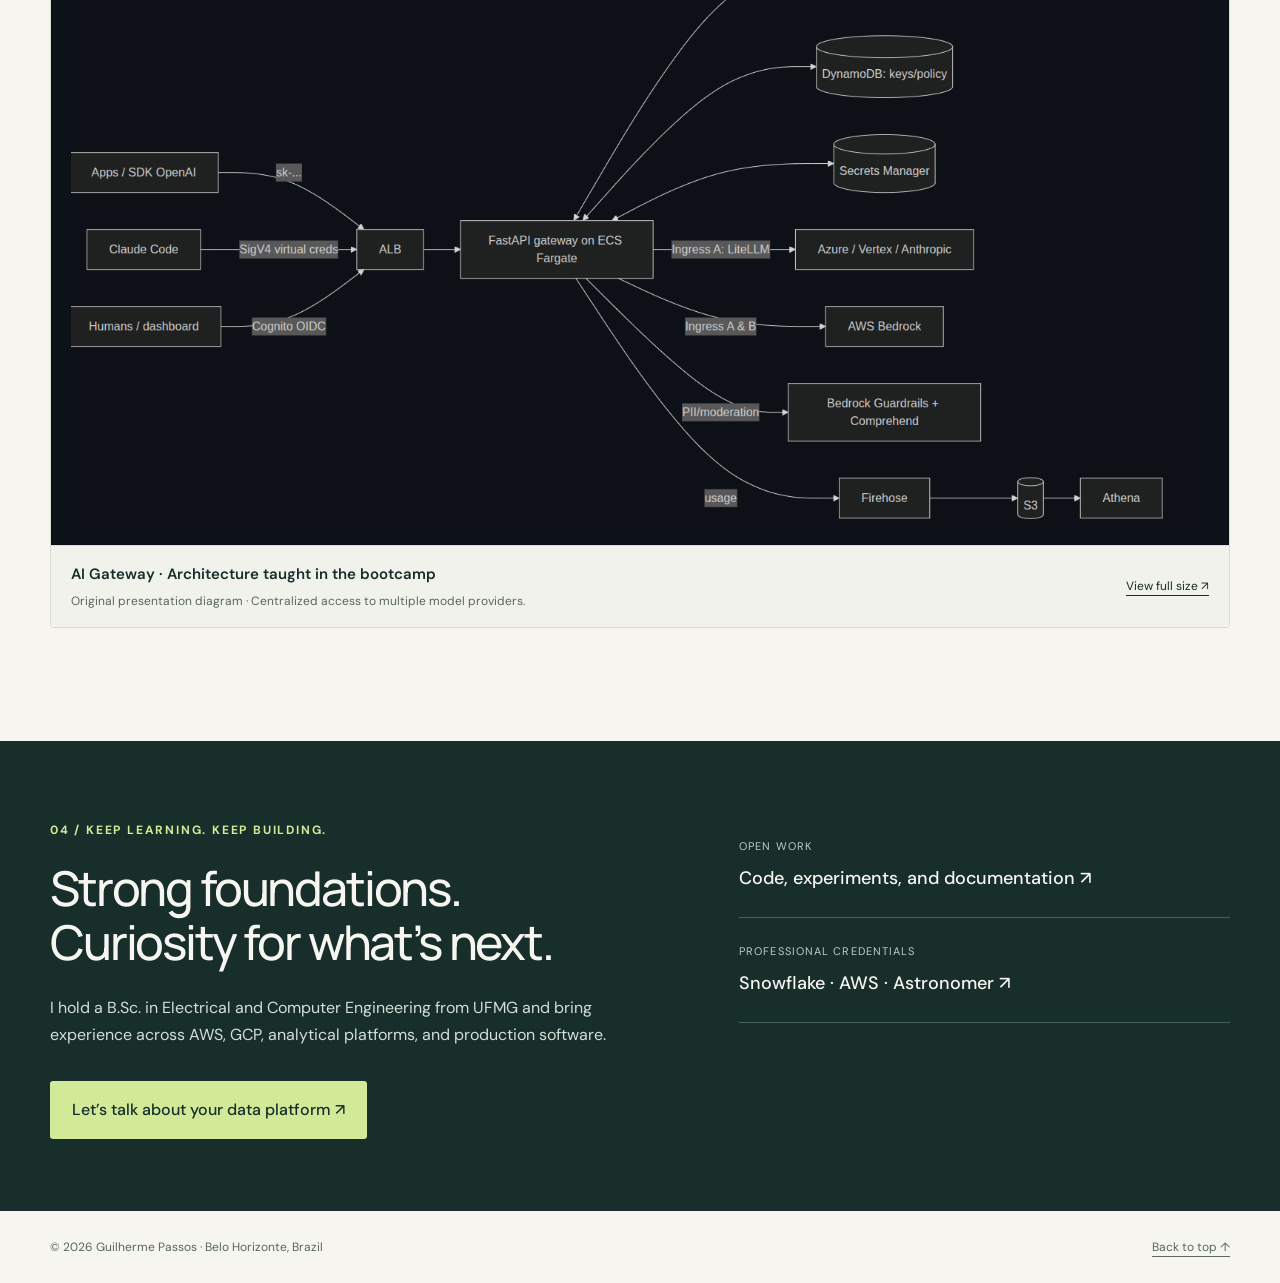
==== commit 4d55f400: "Remove inaccurate scale claim from Airbnb summary" ====
--- a/docs/index.html
+++ b/docs/index.html
@@ -17,7 +17,7 @@
 <div class="hero-bottom"><p>I’m Guilherme Passos. I build and operate data pipelines that connect large-scale datasets to the products and people that depend on them.</p><div class="hero-links"><a class="button" href="#work">Explore my work <span>↓</span></a><a href="https://github.com/gpass0s">GitHub ↗</a><a href="https://linkedin.com/in/guilhermeepassos">LinkedIn ↗</a></div></div>
 <div class="expertise" aria-label="Core technologies"><span>Snowflake</span><span>Apache Airflow</span><span>Spark / PySpark</span><span>BigQuery</span><span>dbt</span><span>AWS &amp; GCP</span><span>Python</span><span>SQL</span><span>AWS Services</span><span>Terraform</span><span>Cloud Functions · Cloud Storage</span></div>
 </section>
-<section class="intro-band"><div class="wrap intro-grid"><div><span class="eyebrow">SOFTWARE ENGINEER · AIRBNB</span><p>I build Airflow and Spark platforms for Airbnb’s terabyte-scale Vulnerability Management ecosystem; my certifications include SnowPro Core, AWS Data Analytics, Astronomer Airflow 3, and dbt Fundamentals.</p></div><div><span class="eyebrow">EDUCATION</span><p>B.Sc. in Electrical and Computer Engineering from UFMG, Brazil.</p></div><div><span class="eyebrow">DATA STACK</span><p>Python, SQL, Spark, Airflow, Snowflake, dbt, AWS, GCP, Terraform.</p></div></div></section>
+<section class="intro-band"><div class="wrap intro-grid"><div><span class="eyebrow">SOFTWARE ENGINEER · AIRBNB</span><p>I build Airflow and Spark platforms for Airbnb’s Vulnerability Management ecosystem; my certifications include SnowPro Core, AWS Data Analytics, Astronomer Airflow 3, and dbt Fundamentals.</p></div><div><span class="eyebrow">EDUCATION</span><p>B.Sc. in Electrical and Computer Engineering from UFMG, Brazil.</p></div><div><span class="eyebrow">DATA STACK</span><p>Python, SQL, Spark, Airflow, Snowflake, dbt, AWS, GCP, Terraform.</p></div></div></section>
 <section id="certifications" class="wrap section certifications"><div class="section-heading"><div><span class="eyebrow">01 / CERTIFICATIONS</span><h2>Credentials earned.<br>Skills put to work.</h2></div><p>Verified credentials across cloud data, warehouse engineering, and workflow orchestration.</p></div><div class="cert-grid"><article class="cert-card"><a class="cert-preview" href="assets/certifications/snowpro-core-cof-c03.pdf" target="_blank" rel="noopener" aria-label="Open SnowPro Core certificate PDF"><img src="assets/certifications/snowpro-core-cof-c03.png" alt="SnowPro Core certification issued to Guilherme Passos by Snowflake, exam code COF-C03, issued November 17, 2026."></a><div class="cert-copy"><span class="eyebrow">SNOWFLAKE</span><h3>SnowPro Core</h3><p>COF-C03 · Passed November 17, 2026</p><div class="cert-links"><a href="https://achieve.snowflake.com/6665ba24-2c44-462e-a2ad-8d625ac378ff#acc.RHi6vVr0" target="_blank" rel="noopener">Verify credential ↗</a><a href="assets/certifications/snowpro-core-cof-c03.pdf" target="_blank" rel="noopener">View certificate PDF ↗</a></div></div></article><article class="cert-card"><a class="cert-preview" href="assets/certifications/astronomer-airflow3.pdf" target="_blank" rel="noopener" aria-label="Open Apache Airflow 3 Fundamentals certificate PDF"><img src="assets/certifications/astronomer-airflow3.png" alt="Astronomer Certification for Apache Airflow 3 Fundamentals, issued to Guilherme Passos July 24, 2025."></a><div class="cert-copy"><span class="eyebrow">ASTRONOMER</span><h3>Apache Airflow 3 Fundamentals</h3><p>Issued July 24, 2025</p><div class="cert-links"><a href="https://www.credly.com/badges/b779e104-75c5-4a9c-93f5-485f1810cb02" target="_blank" rel="noopener">Verify credential ↗</a><a href="assets/certifications/astronomer-airflow3.pdf" target="_blank" rel="noopener">View certificate PDF ↗</a></div></div></article><article class="cert-card"><a class="cert-preview" href="assets/certifications/aws-data-analytics-specialty.pdf" target="_blank" rel="noopener" aria-label="Open Certified Data Analytics – Specialty certificate PDF"><img src="assets/certifications/aws-data-analytics-specialty.png" alt="AWS Certified Data Analytics Specialty certificate issued to Guilherme Passos, February 25, 2024."></a><div class="cert-copy"><span class="eyebrow">AWS</span><h3>Certified Data Analytics – Specialty</h3><p>Issued February 25, 2024 · Valid through February 25, 2027</p><div class="cert-links"><a href="https://www.credly.com/badges/e1eb7589-2136-477a-b343-76576477d88d/" target="_blank" rel="noopener">Verify credential ↗</a><a href="assets/certifications/aws-data-analytics-specialty.pdf" target="_blank" rel="noopener">View certificate PDF ↗</a></div></div></article><article class="cert-card"><div class="cert-preview"><img src="assets/certifications/dbt-learn-fundamentals.png" alt="dbt Learn Fundamentals badge"></div><div class="cert-copy"><span class="eyebrow">DBT LABS</span><h3>dbt Learn Fundamentals</h3><p>Fundamentals learning badge</p></div></article></div></section>
 <section id="work" class="wrap section">
 <div class="section-heading"><div><span class="eyebrow">02 / SELECTED WORK</span><h2>Selected projects.<br>Real-world impact.</h2></div><p>Selected projects: the challenges I took on, how I approached them, and what changed.</p></div>
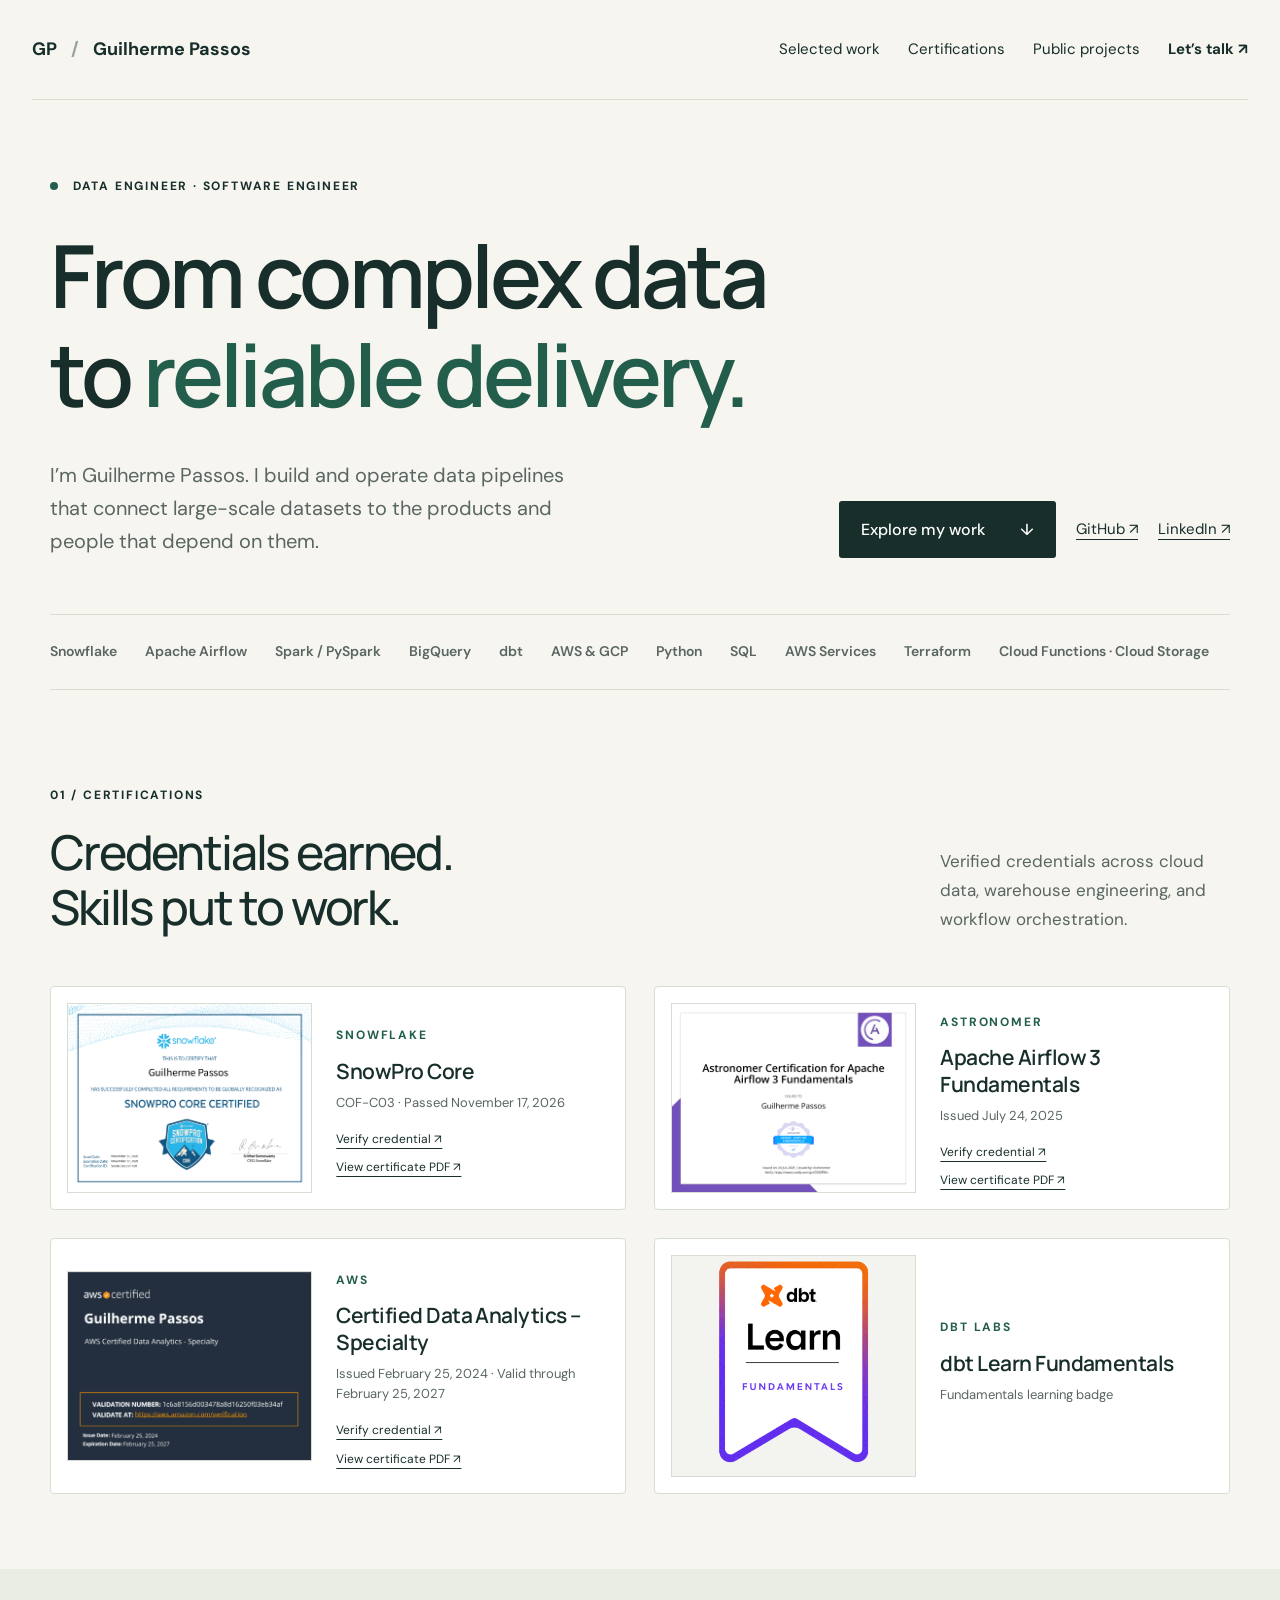
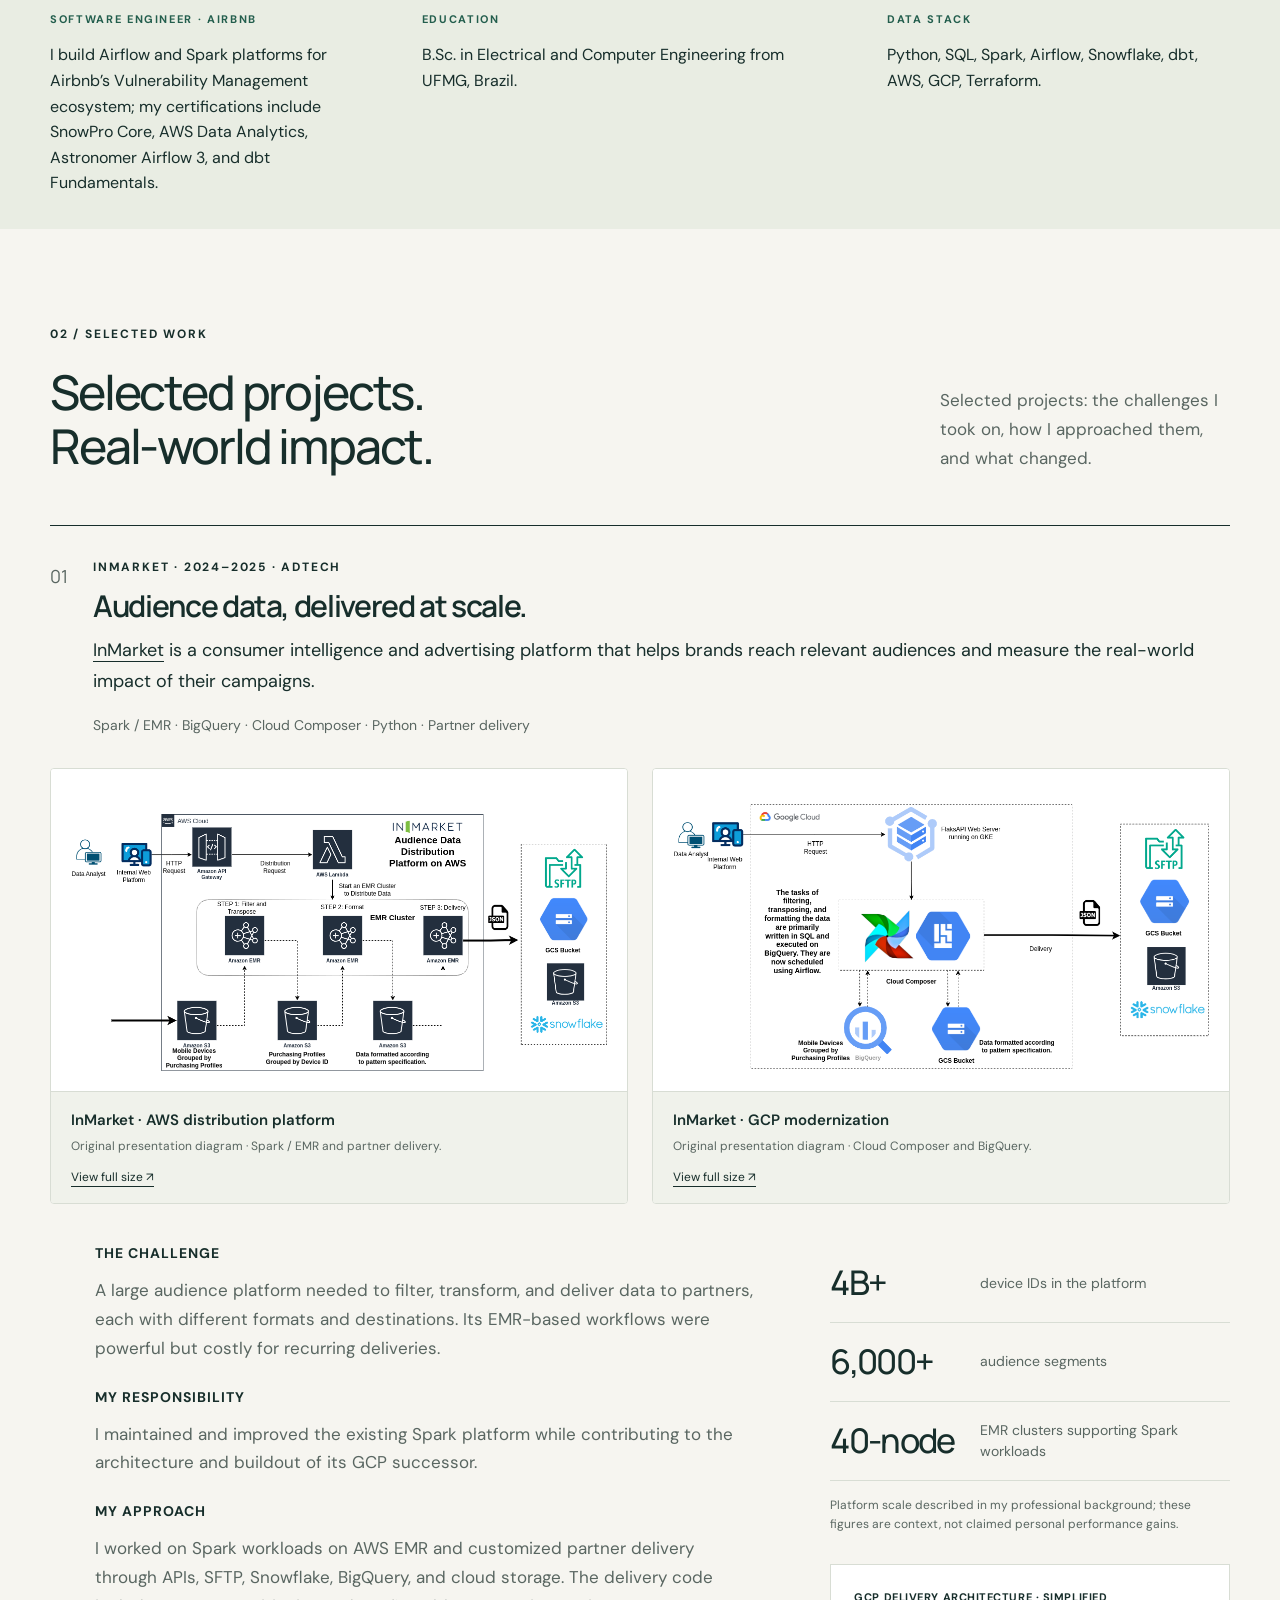
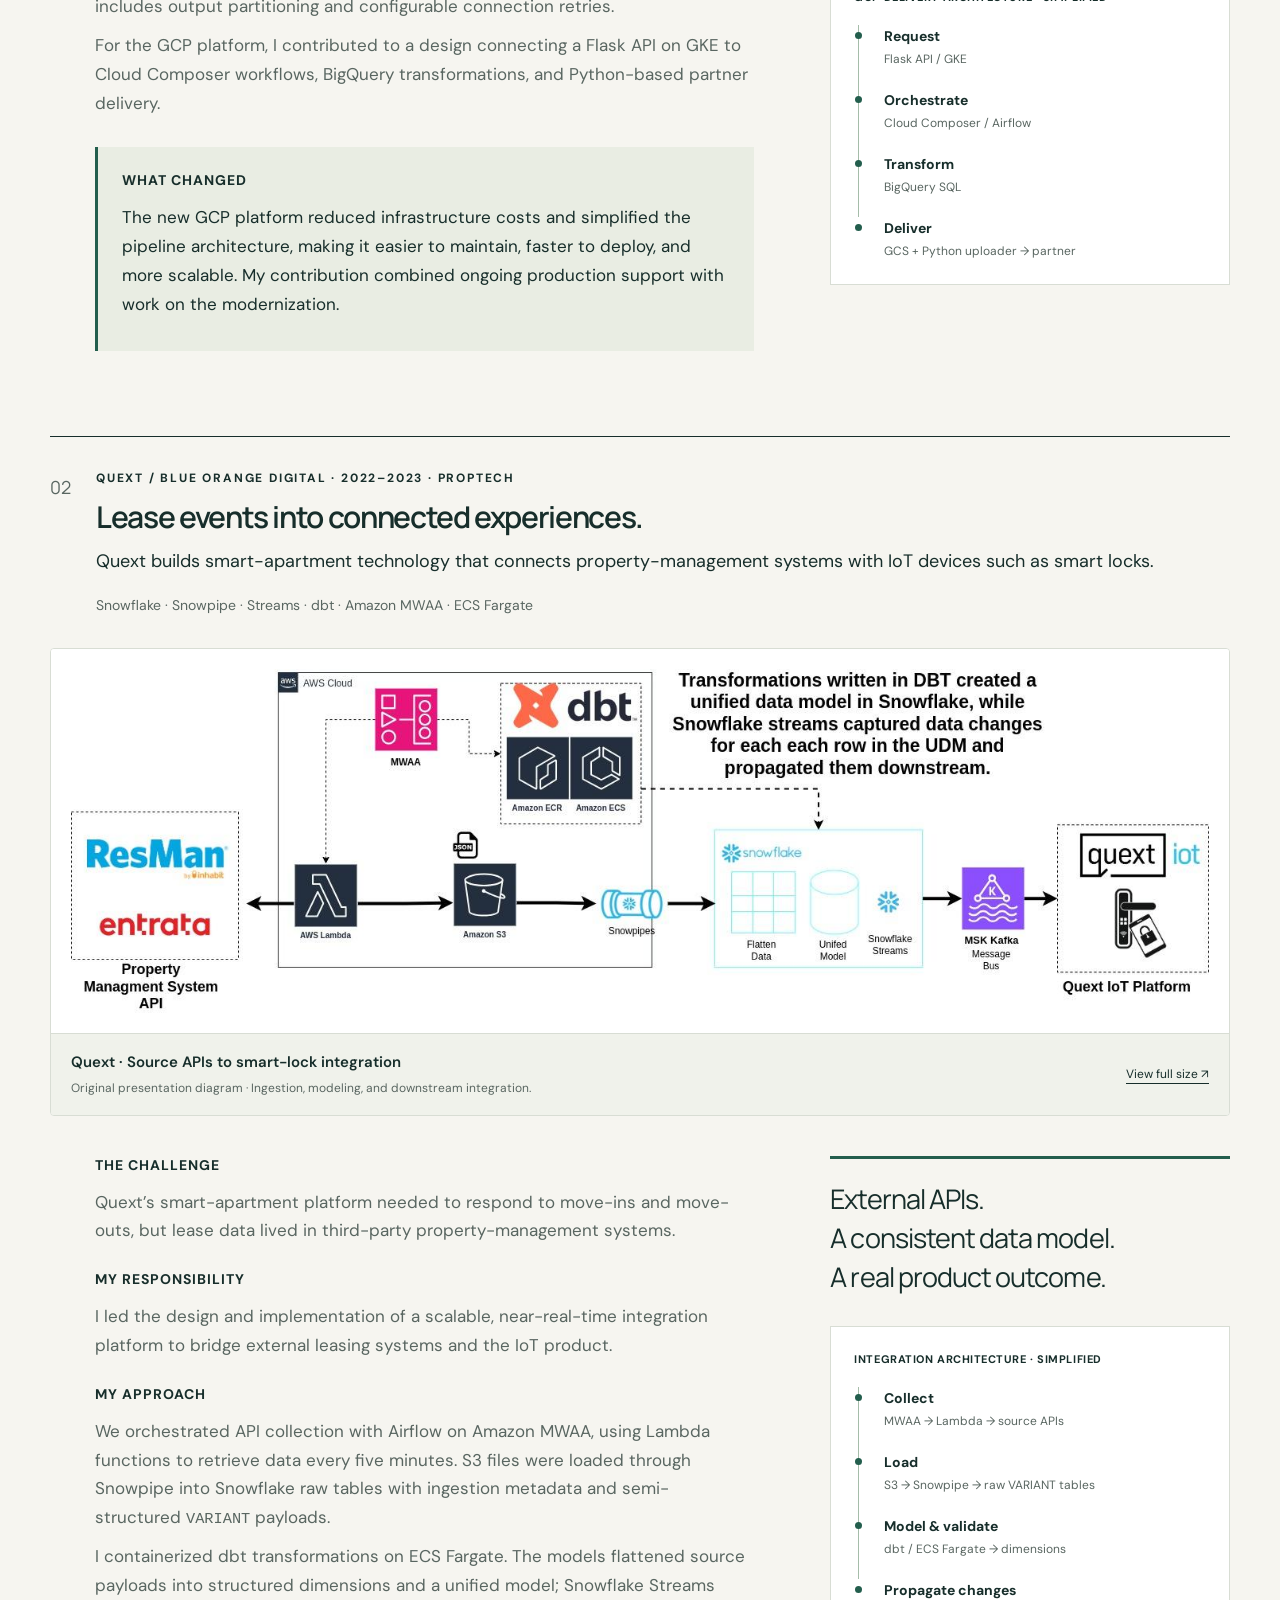
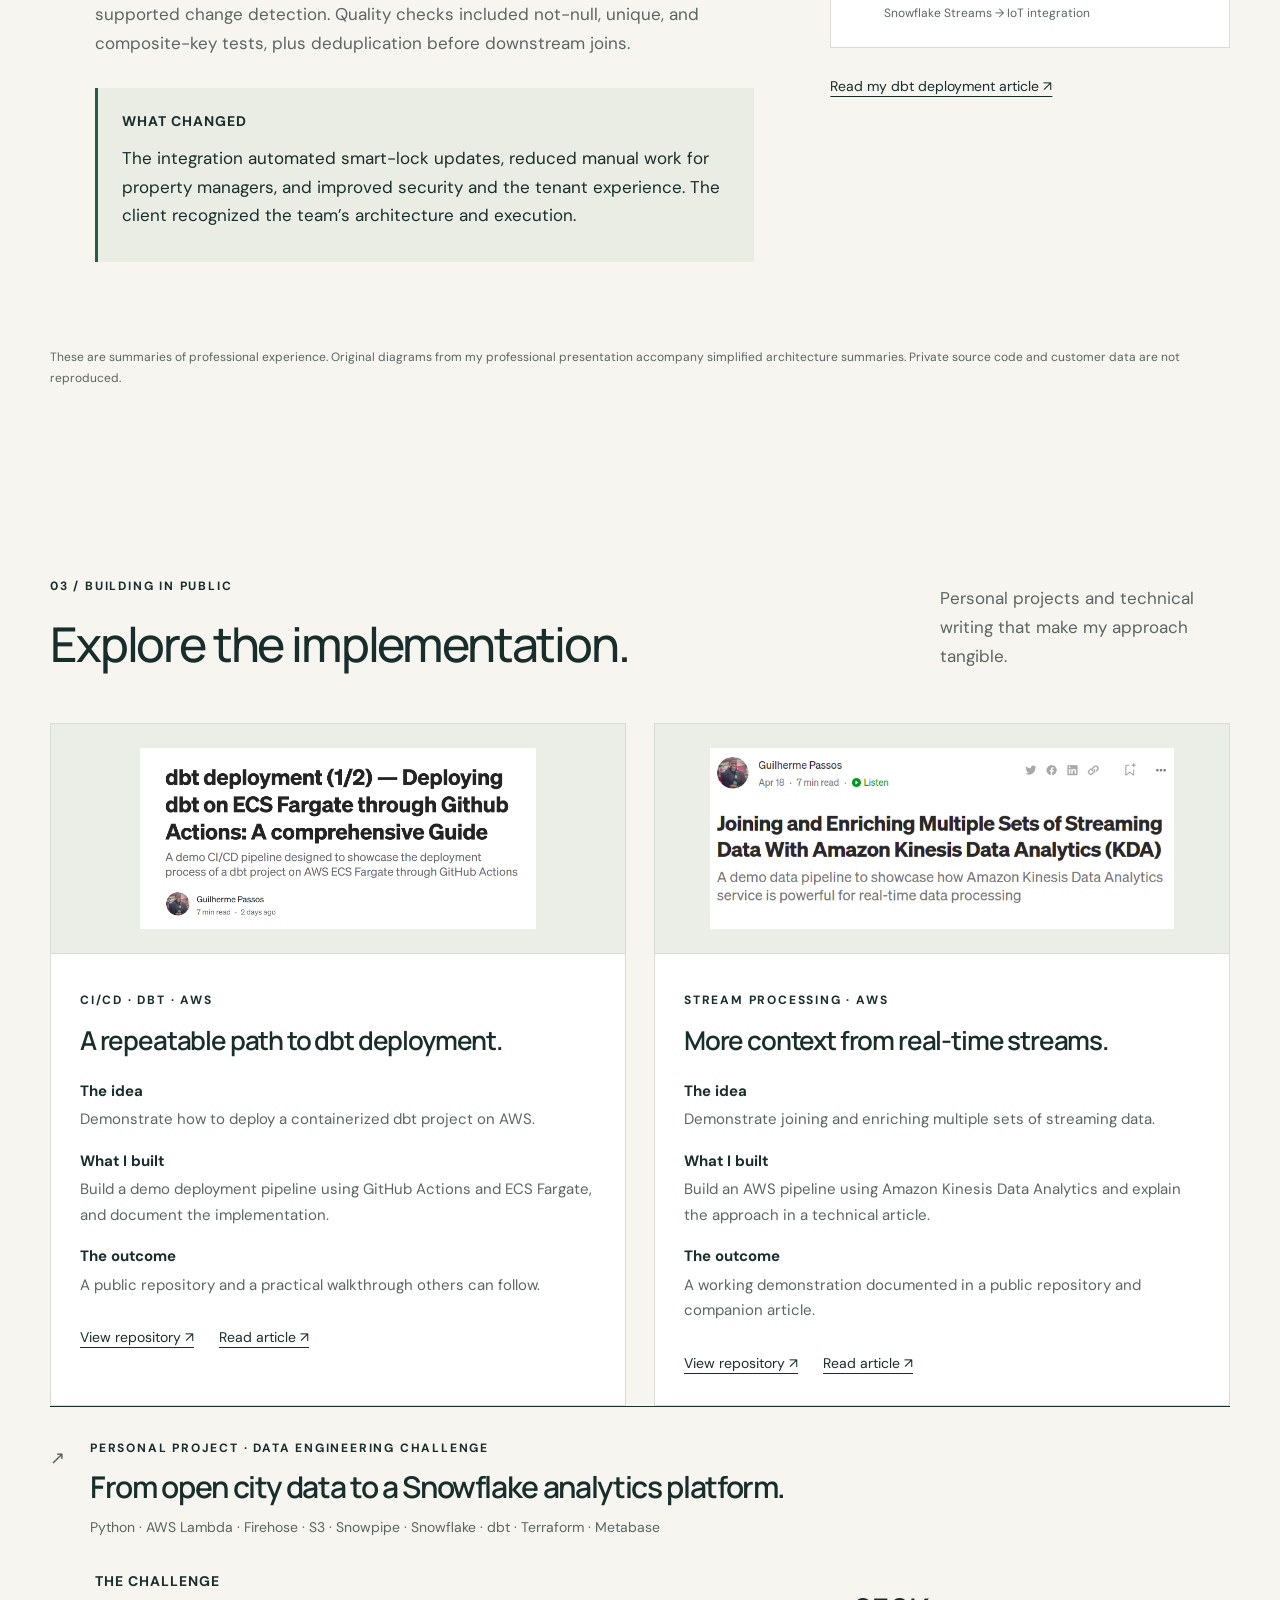
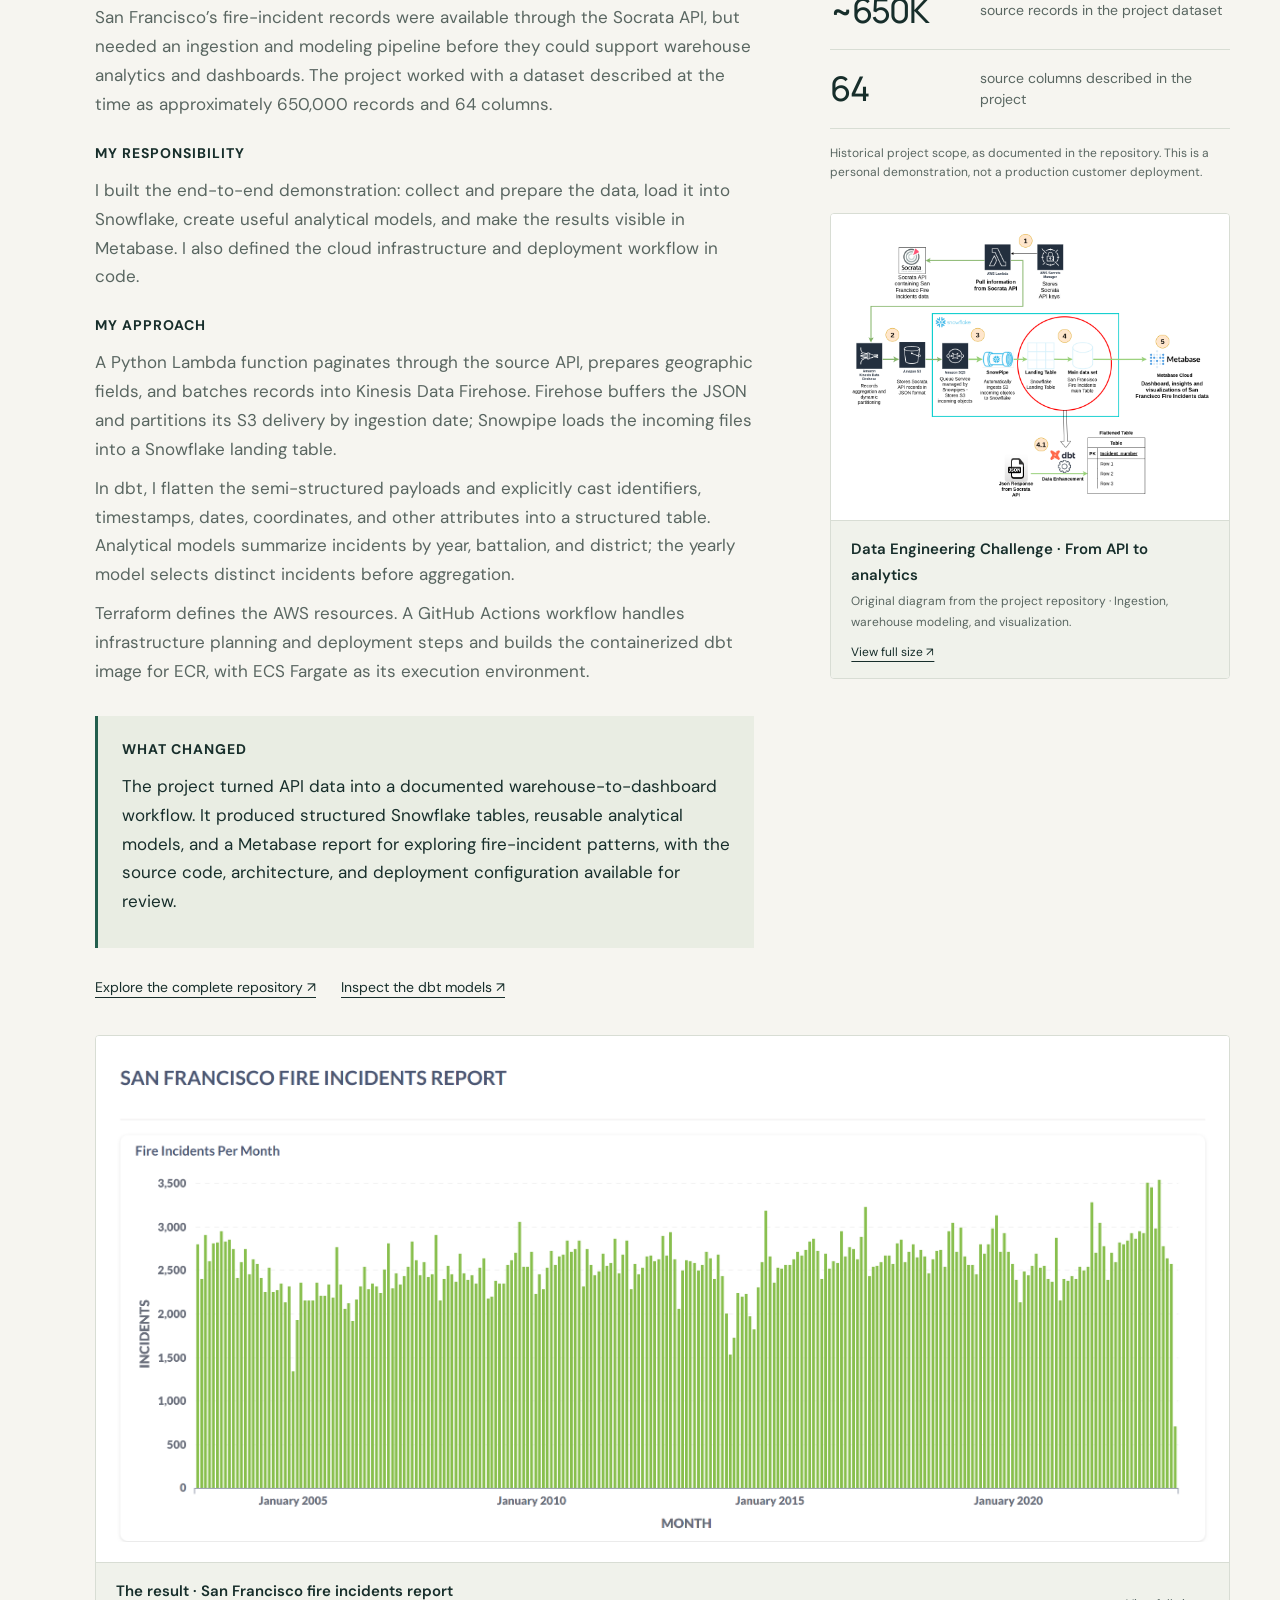
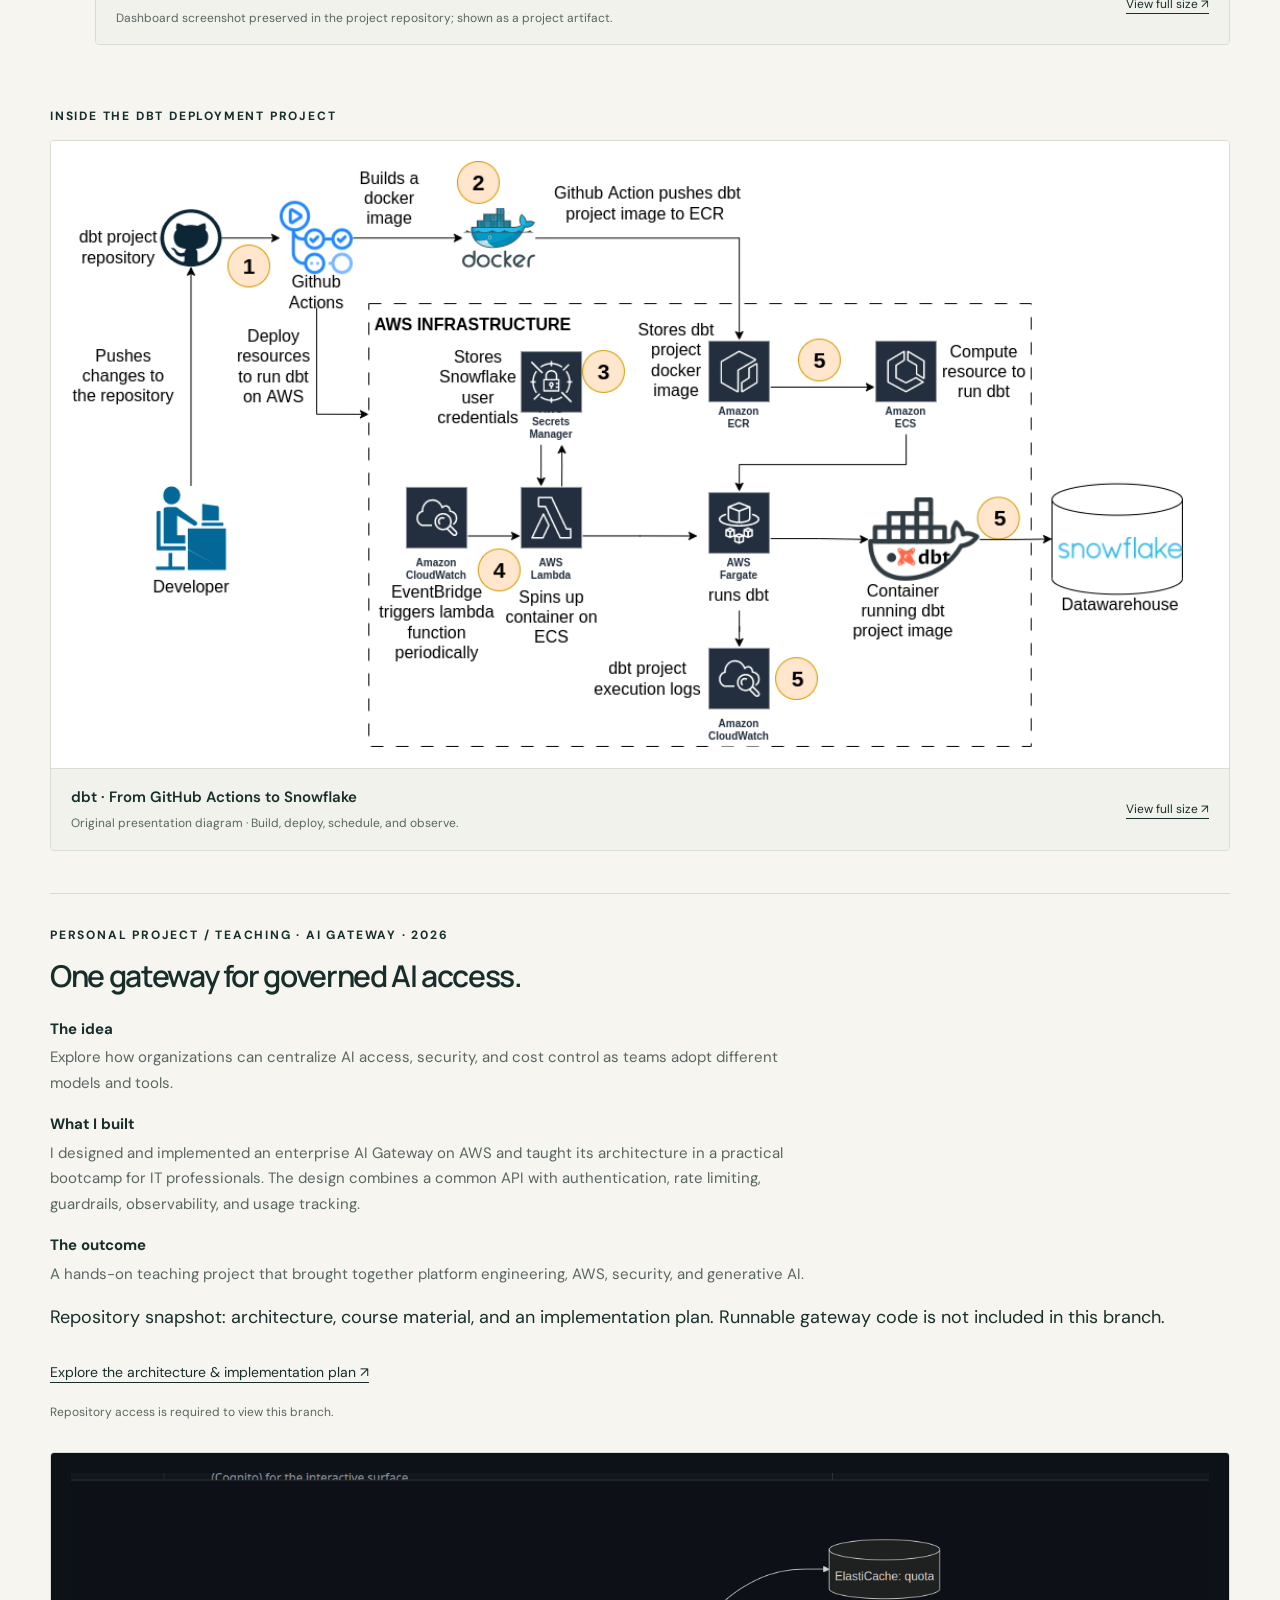
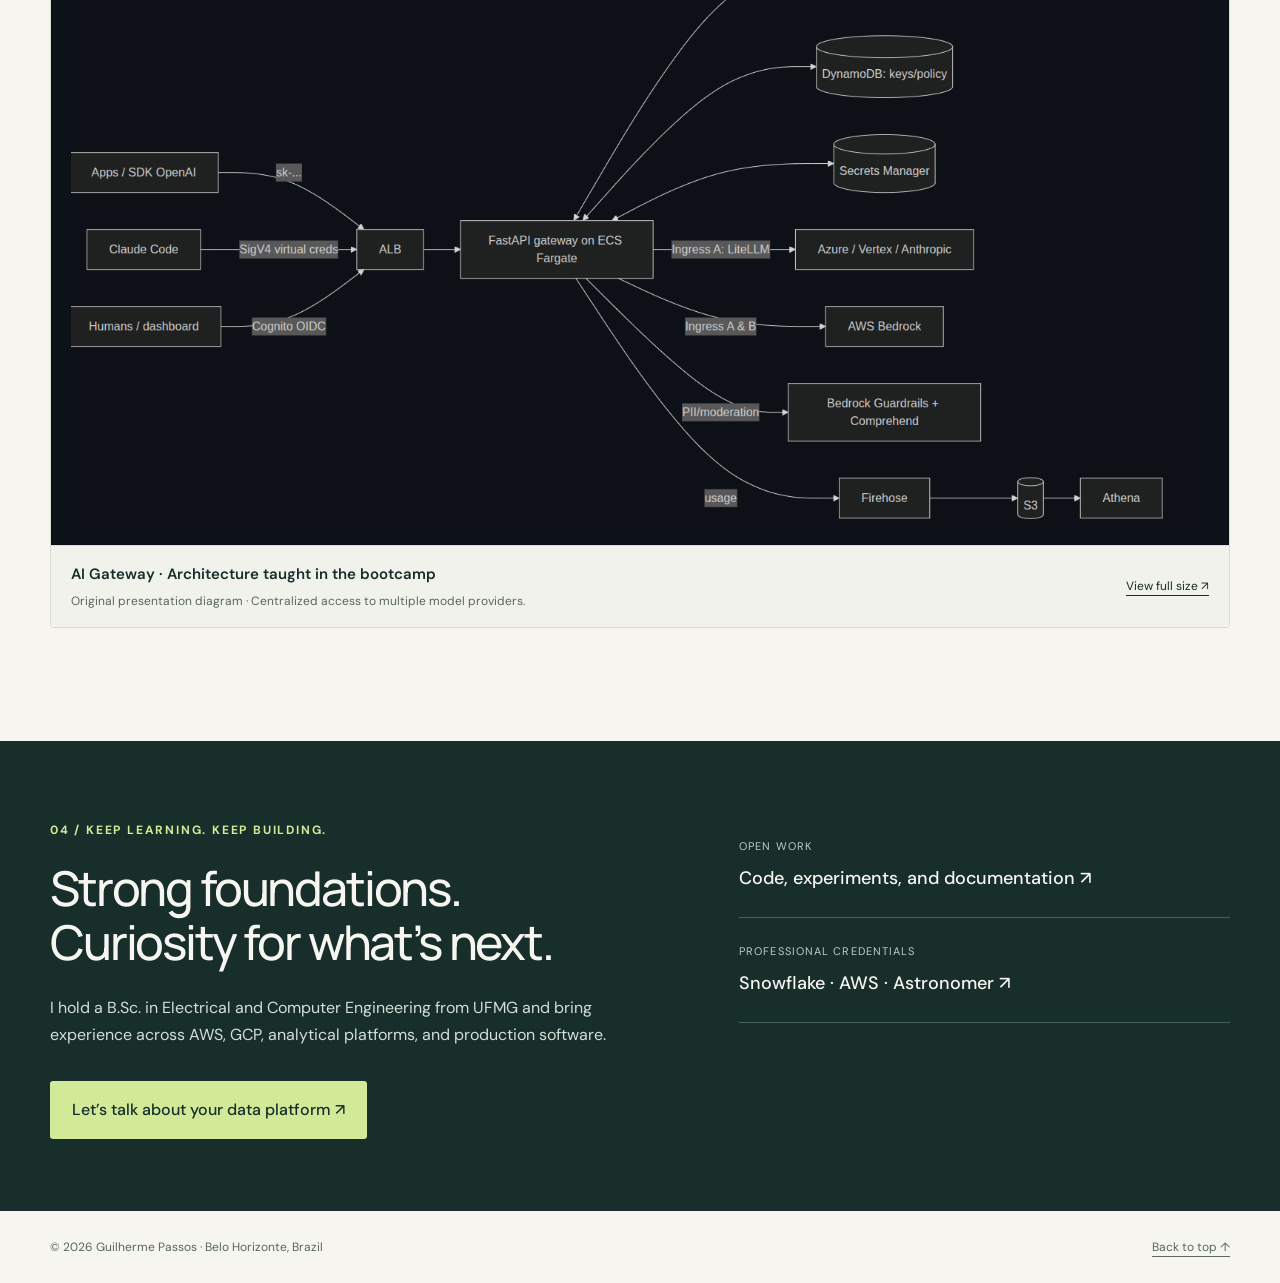
==== commit f55d2ae9: "Place certifications first after the hero" ====
--- a/docs/index.html
+++ b/docs/index.html
@@ -17,8 +17,9 @@
 <div class="hero-bottom"><p>I’m Guilherme Passos. I build and operate data pipelines that connect large-scale datasets to the products and people that depend on them.</p><div class="hero-links"><a class="button" href="#work">Explore my work <span>↓</span></a><a href="https://github.com/gpass0s">GitHub ↗</a><a href="https://linkedin.com/in/guilhermeepassos">LinkedIn ↗</a></div></div>
 <div class="expertise" aria-label="Core technologies"><span>Snowflake</span><span>Apache Airflow</span><span>Spark / PySpark</span><span>BigQuery</span><span>dbt</span><span>AWS &amp; GCP</span><span>Python</span><span>SQL</span><span>AWS Services</span><span>Terraform</span><span>Cloud Functions · Cloud Storage</span></div>
 </section>
+<section id="certifications" class="wrap section certifications"><div class="section-heading"><div><span class="eyebrow">01 / CERTIFICATIONS</span><h2>Credentials earned.<br>Skills put to work.</h2></div><p>Verified credentials across cloud data, warehouse engineering, and workflow orchestration.</p></div><div class="cert-grid"><article class="cert-card"><a class="cert-preview" href="assets/certifications/snowpro-core-cof-c03.pdf" target="_blank" rel="noopener" aria-label="Open SnowPro Core certificate PDF"><img src="assets/certifications/snowpro-core-cof-c03.png" alt="SnowPro Core certification issued to Guilherme Passos by Snowflake, exam code COF-C03, issued November 17, 2026."></a><div class="cert-copy"><span class="eyebrow">SNOWFLAKE</span><h3>SnowPro Core</h3><p>COF-C03 · Passed November 17, 2026</p><div class="cert-links"><a href="https://achieve.snowflake.com/6665ba24-2c44-462e-a2ad-8d625ac378ff#acc.RHi6vVr0" target="_blank" rel="noopener">Verify credential ↗</a><a href="assets/certifications/snowpro-core-cof-c03.pdf" target="_blank" rel="noopener">View certificate PDF ↗</a></div></div></article><article class="cert-card"><a class="cert-preview" href="assets/certifications/astronomer-airflow3.pdf" target="_blank" rel="noopener" aria-label="Open Apache Airflow 3 Fundamentals certificate PDF"><img src="assets/certifications/astronomer-airflow3.png" alt="Astronomer Certification for Apache Airflow 3 Fundamentals, issued to Guilherme Passos July 24, 2025."></a><div class="cert-copy"><span class="eyebrow">ASTRONOMER</span><h3>Apache Airflow 3 Fundamentals</h3><p>Issued July 24, 2025</p><div class="cert-links"><a href="https://www.credly.com/badges/b779e104-75c5-4a9c-93f5-485f1810cb02" target="_blank" rel="noopener">Verify credential ↗</a><a href="assets/certifications/astronomer-airflow3.pdf" target="_blank" rel="noopener">View certificate PDF ↗</a></div></div></article><article class="cert-card"><a class="cert-preview" href="assets/certifications/aws-data-analytics-specialty.pdf" target="_blank" rel="noopener" aria-label="Open Certified Data Analytics – Specialty certificate PDF"><img src="assets/certifications/aws-data-analytics-specialty.png" alt="AWS Certified Data Analytics Specialty certificate issued to Guilherme Passos, February 25, 2024."></a><div class="cert-copy"><span class="eyebrow">AWS</span><h3>Certified Data Analytics – Specialty</h3><p>Issued February 25, 2024 · Valid through February 25, 2027</p><div class="cert-links"><a href="https://www.credly.com/badges/e1eb7589-2136-477a-b343-76576477d88d/" target="_blank" rel="noopener">Verify credential ↗</a><a href="assets/certifications/aws-data-analytics-specialty.pdf" target="_blank" rel="noopener">View certificate PDF ↗</a></div></div></article><article class="cert-card"><div class="cert-preview"><img src="assets/certifications/dbt-learn-fundamentals.png" alt="dbt Learn Fundamentals badge"></div><div class="cert-copy"><span class="eyebrow">DBT LABS</span><h3>dbt Learn Fundamentals</h3><p>Fundamentals learning badge</p></div></article></div></section>
 <section class="intro-band"><div class="wrap intro-grid"><div><span class="eyebrow">SOFTWARE ENGINEER · AIRBNB</span><p>I build Airflow and Spark platforms for Airbnb’s Vulnerability Management ecosystem; my certifications include SnowPro Core, AWS Data Analytics, Astronomer Airflow 3, and dbt Fundamentals.</p></div><div><span class="eyebrow">EDUCATION</span><p>B.Sc. in Electrical and Computer Engineering from UFMG, Brazil.</p></div><div><span class="eyebrow">DATA STACK</span><p>Python, SQL, Spark, Airflow, Snowflake, dbt, AWS, GCP, Terraform.</p></div></div></section>
-<section id="certifications" class="wrap section certifications"><div class="section-heading"><div><span class="eyebrow">01 / CERTIFICATIONS</span><h2>Credentials earned.<br>Skills put to work.</h2></div><p>Verified credentials across cloud data, warehouse engineering, and workflow orchestration.</p></div><div class="cert-grid"><article class="cert-card"><a class="cert-preview" href="assets/certifications/snowpro-core-cof-c03.pdf" target="_blank" rel="noopener" aria-label="Open SnowPro Core certificate PDF"><img src="assets/certifications/snowpro-core-cof-c03.png" alt="SnowPro Core certification issued to Guilherme Passos by Snowflake, exam code COF-C03, issued November 17, 2026."></a><div class="cert-copy"><span class="eyebrow">SNOWFLAKE</span><h3>SnowPro Core</h3><p>COF-C03 · Passed November 17, 2026</p><div class="cert-links"><a href="https://achieve.snowflake.com/6665ba24-2c44-462e-a2ad-8d625ac378ff#acc.RHi6vVr0" target="_blank" rel="noopener">Verify credential ↗</a><a href="assets/certifications/snowpro-core-cof-c03.pdf" target="_blank" rel="noopener">View certificate PDF ↗</a></div></div></article><article class="cert-card"><a class="cert-preview" href="assets/certifications/astronomer-airflow3.pdf" target="_blank" rel="noopener" aria-label="Open Apache Airflow 3 Fundamentals certificate PDF"><img src="assets/certifications/astronomer-airflow3.png" alt="Astronomer Certification for Apache Airflow 3 Fundamentals, issued to Guilherme Passos July 24, 2025."></a><div class="cert-copy"><span class="eyebrow">ASTRONOMER</span><h3>Apache Airflow 3 Fundamentals</h3><p>Issued July 24, 2025</p><div class="cert-links"><a href="https://www.credly.com/badges/b779e104-75c5-4a9c-93f5-485f1810cb02" target="_blank" rel="noopener">Verify credential ↗</a><a href="assets/certifications/astronomer-airflow3.pdf" target="_blank" rel="noopener">View certificate PDF ↗</a></div></div></article><article class="cert-card"><a class="cert-preview" href="assets/certifications/aws-data-analytics-specialty.pdf" target="_blank" rel="noopener" aria-label="Open Certified Data Analytics – Specialty certificate PDF"><img src="assets/certifications/aws-data-analytics-specialty.png" alt="AWS Certified Data Analytics Specialty certificate issued to Guilherme Passos, February 25, 2024."></a><div class="cert-copy"><span class="eyebrow">AWS</span><h3>Certified Data Analytics – Specialty</h3><p>Issued February 25, 2024 · Valid through February 25, 2027</p><div class="cert-links"><a href="https://www.credly.com/badges/e1eb7589-2136-477a-b343-76576477d88d/" target="_blank" rel="noopener">Verify credential ↗</a><a href="assets/certifications/aws-data-analytics-specialty.pdf" target="_blank" rel="noopener">View certificate PDF ↗</a></div></div></article><article class="cert-card"><div class="cert-preview"><img src="assets/certifications/dbt-learn-fundamentals.png" alt="dbt Learn Fundamentals badge"></div><div class="cert-copy"><span class="eyebrow">DBT LABS</span><h3>dbt Learn Fundamentals</h3><p>Fundamentals learning badge</p></div></article></div></section>
+
 <section id="work" class="wrap section">
 <div class="section-heading"><div><span class="eyebrow">02 / SELECTED WORK</span><h2>Selected projects.<br>Real-world impact.</h2></div><p>Selected projects: the challenges I took on, how I approached them, and what changed.</p></div>
 <article class="case" id="inmarket">
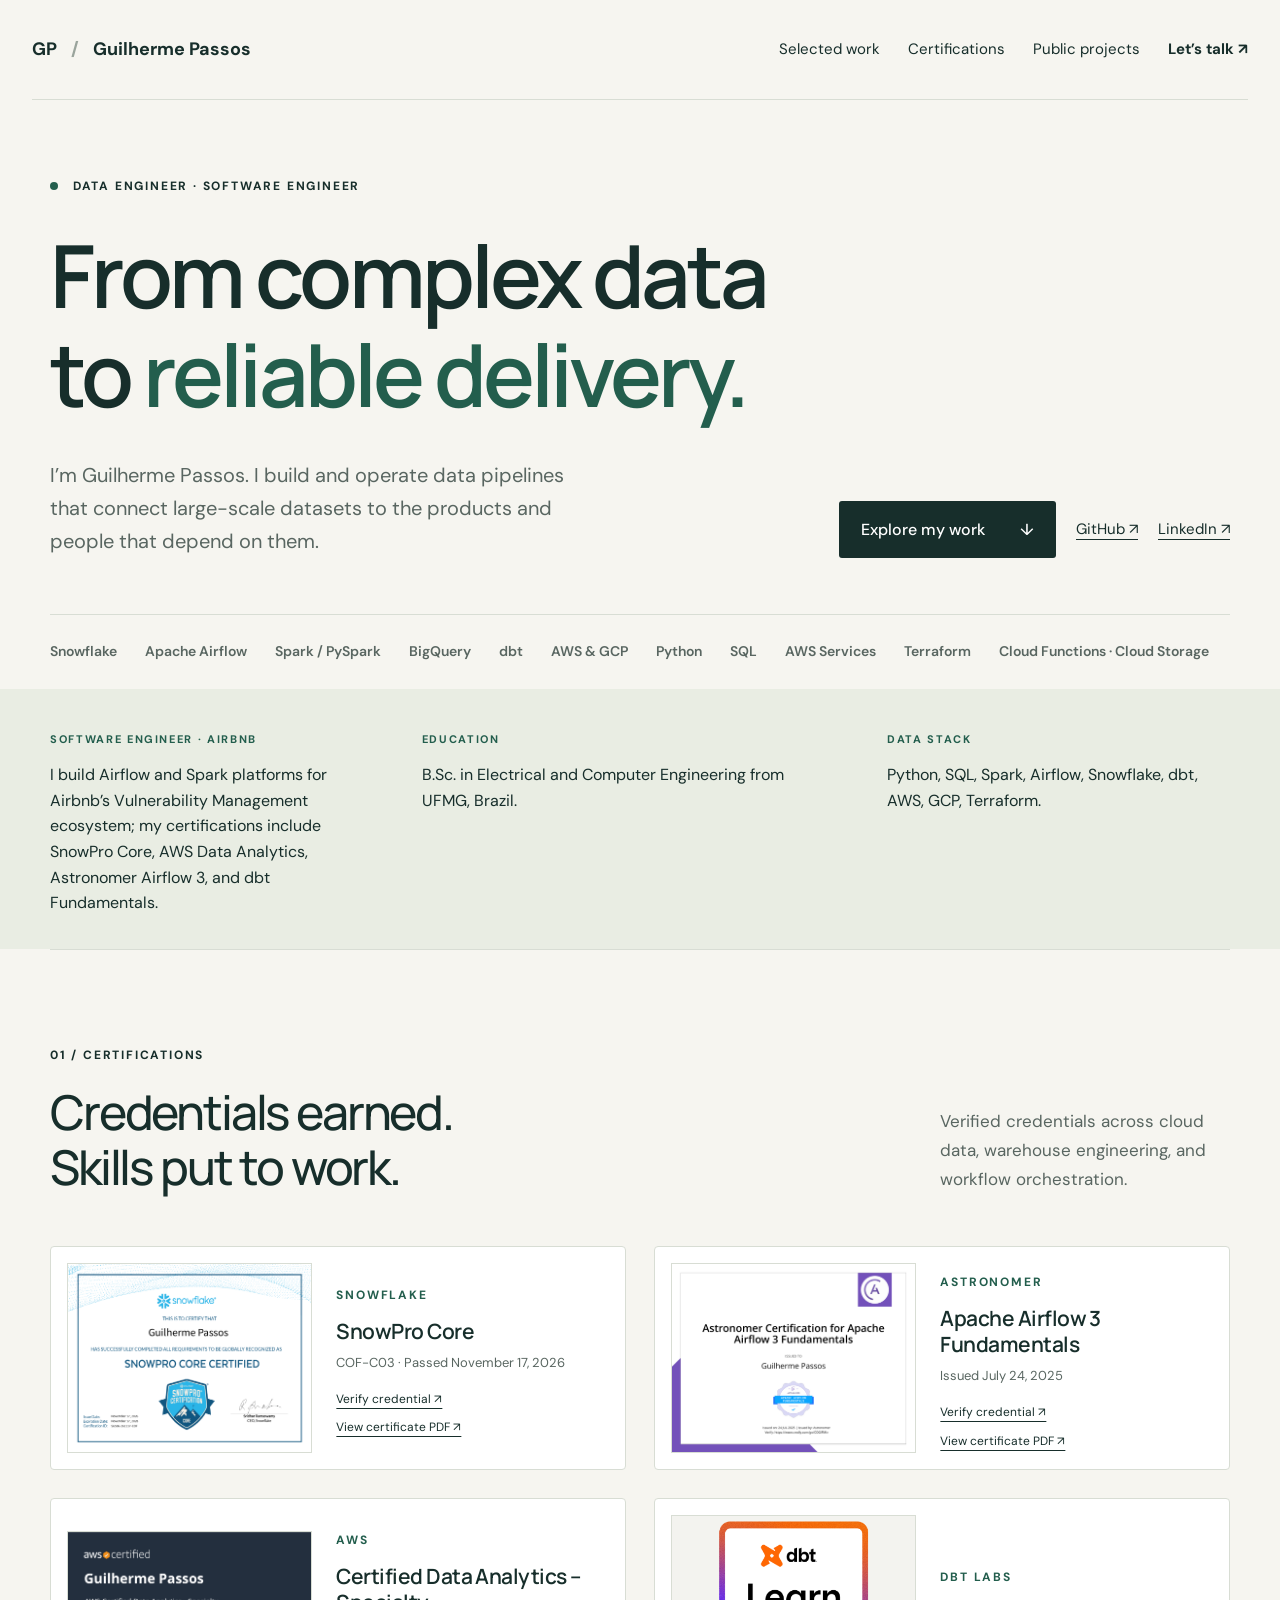
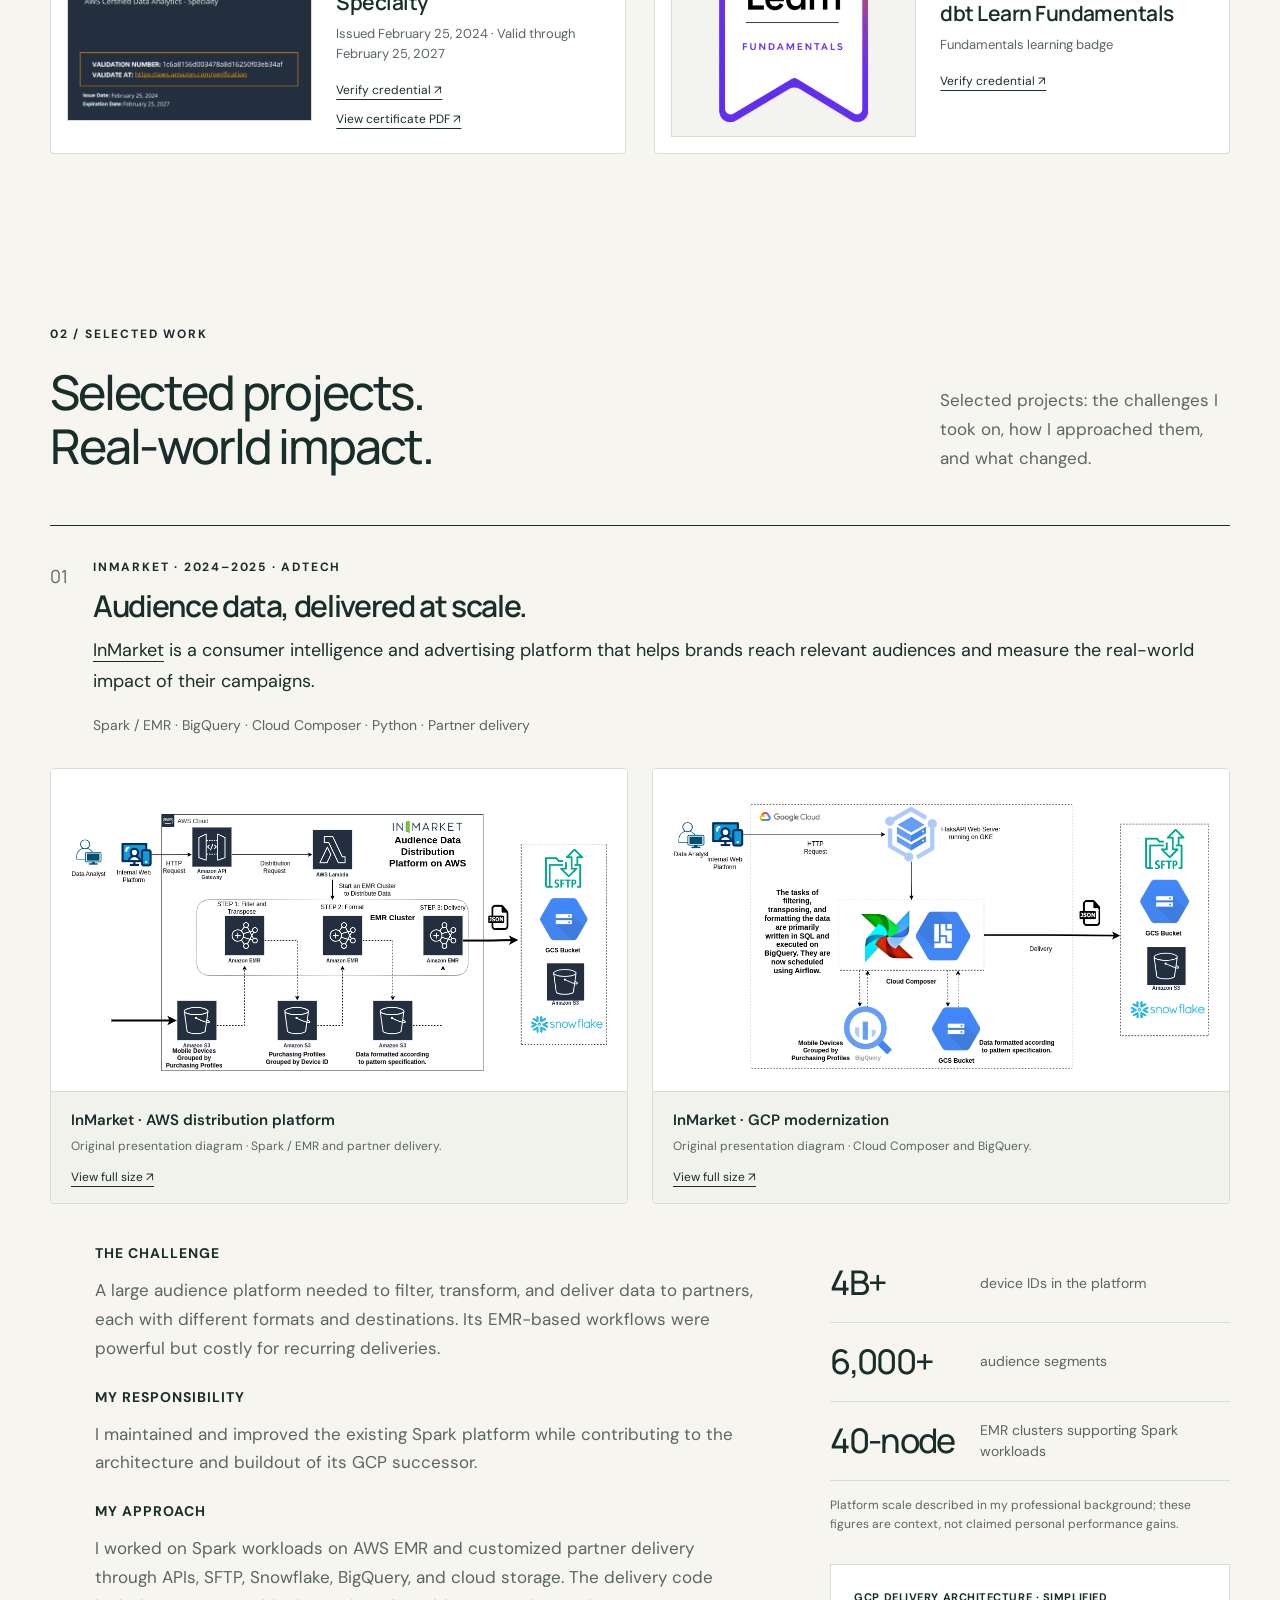
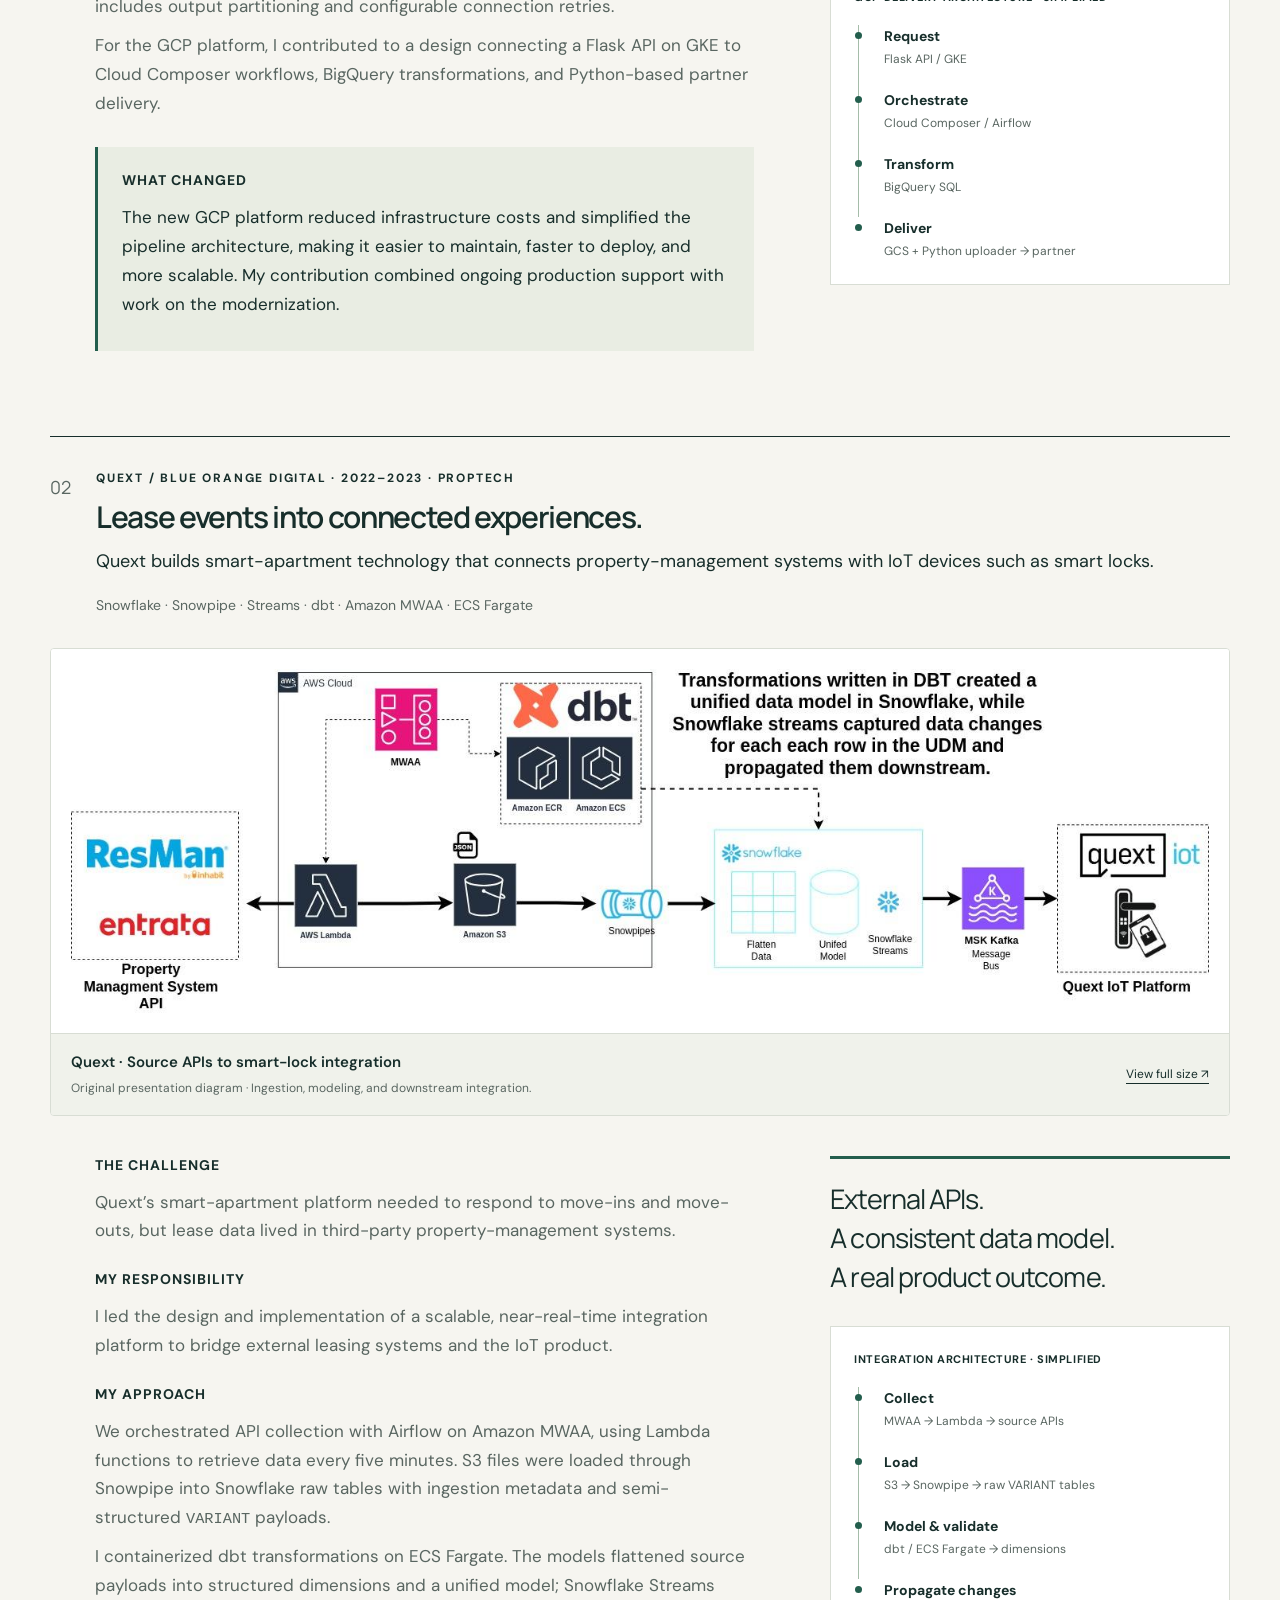
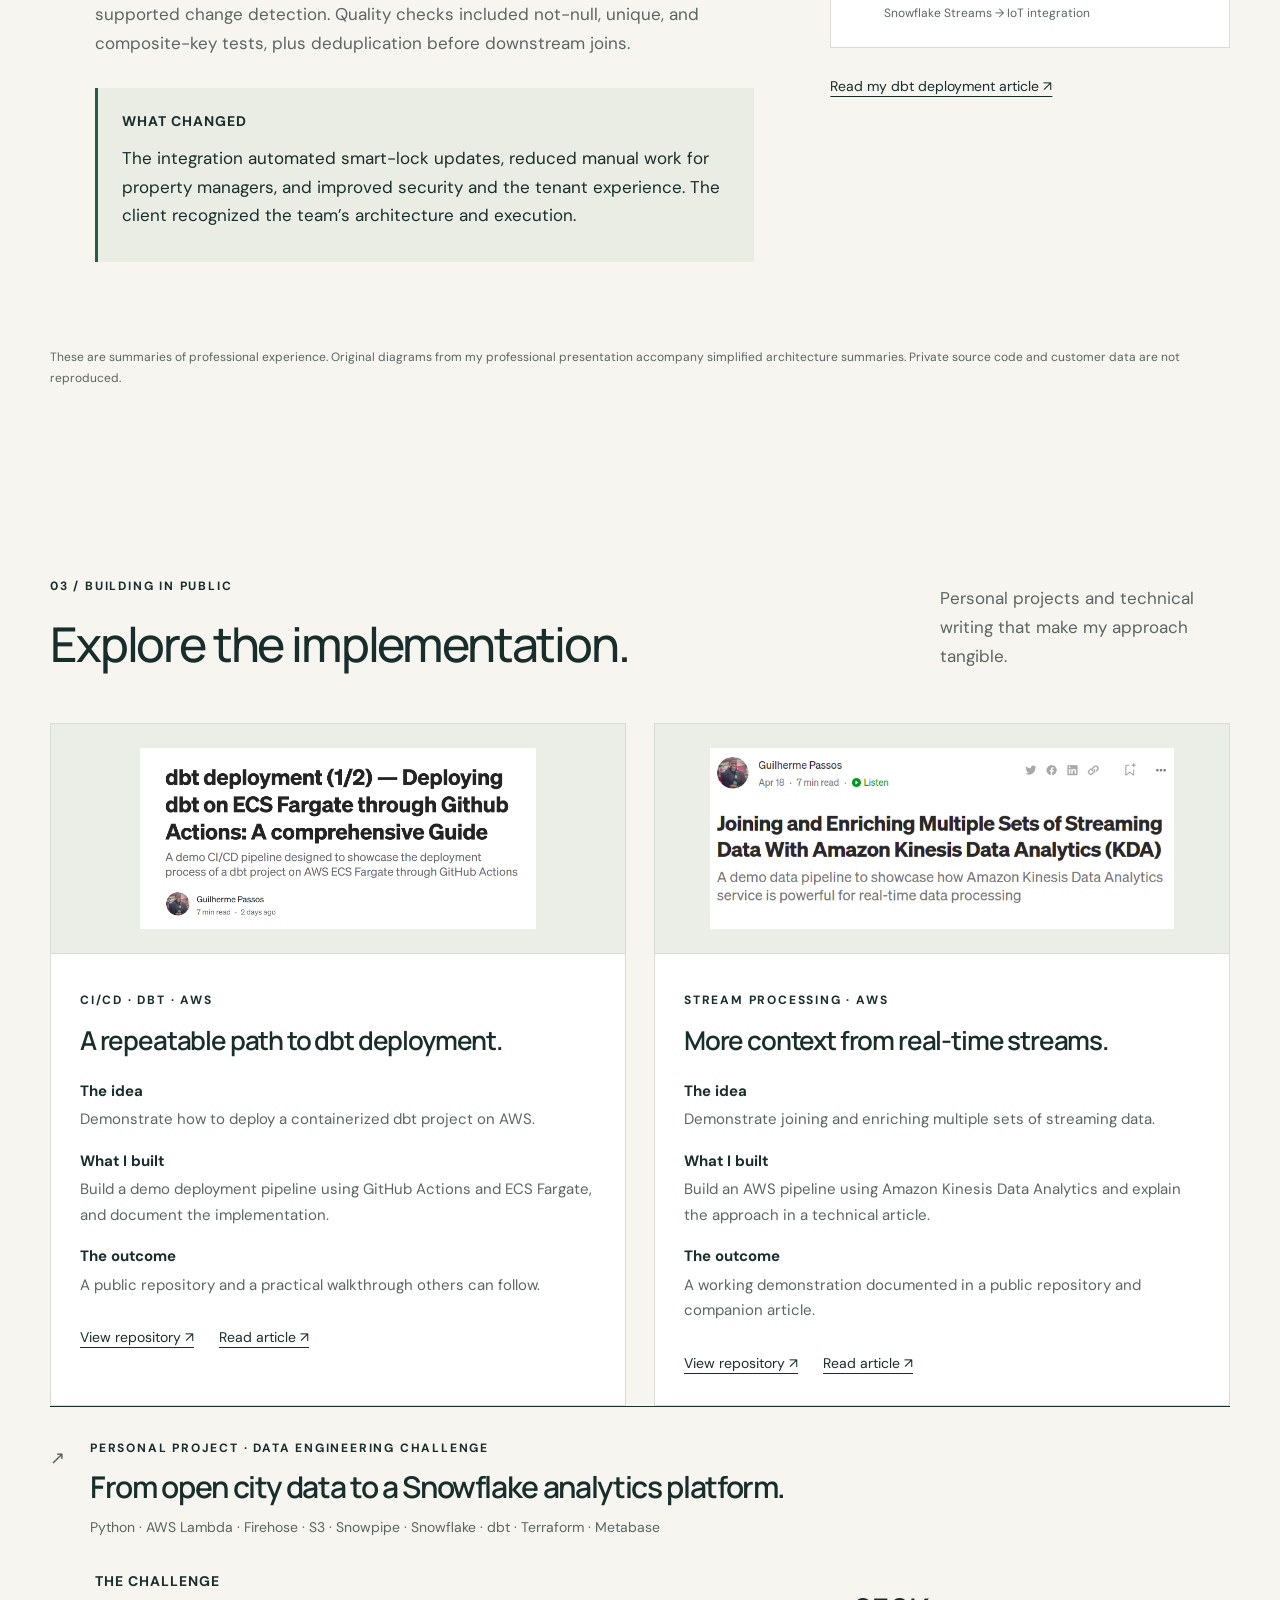
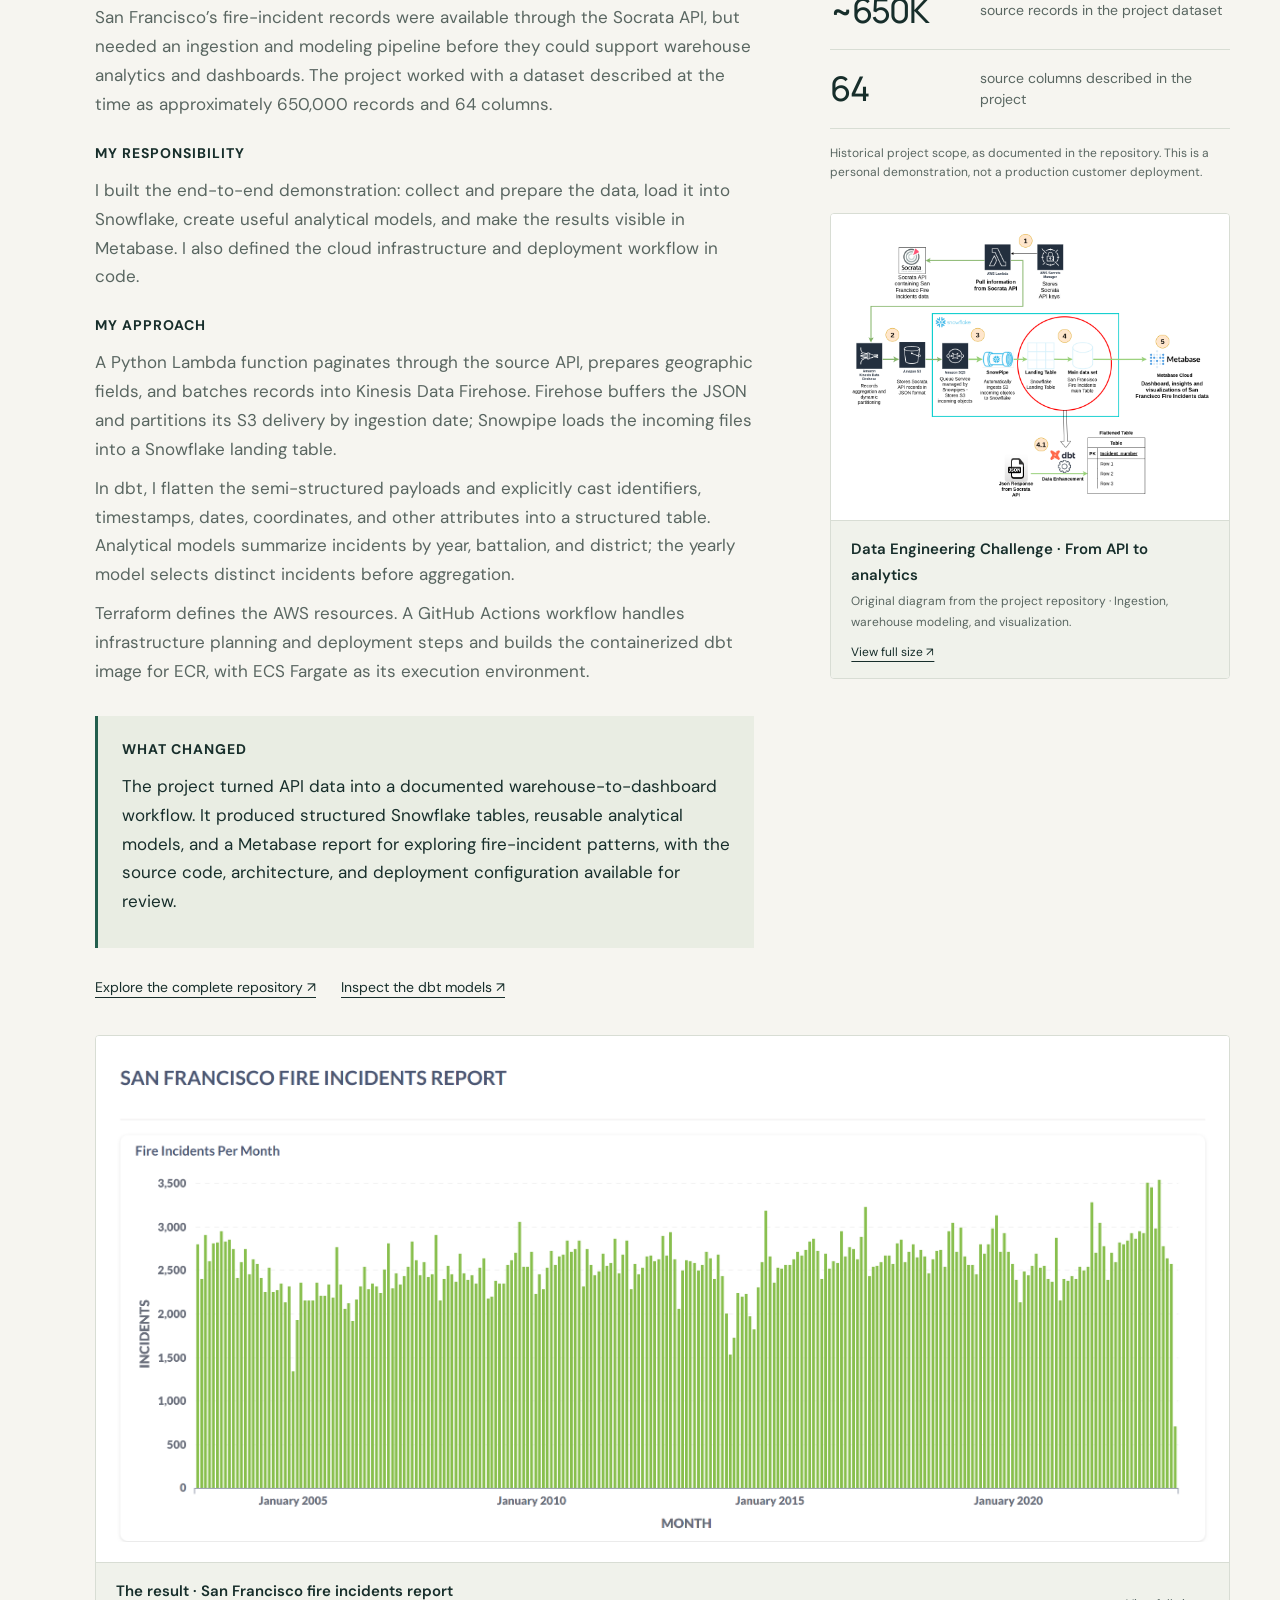
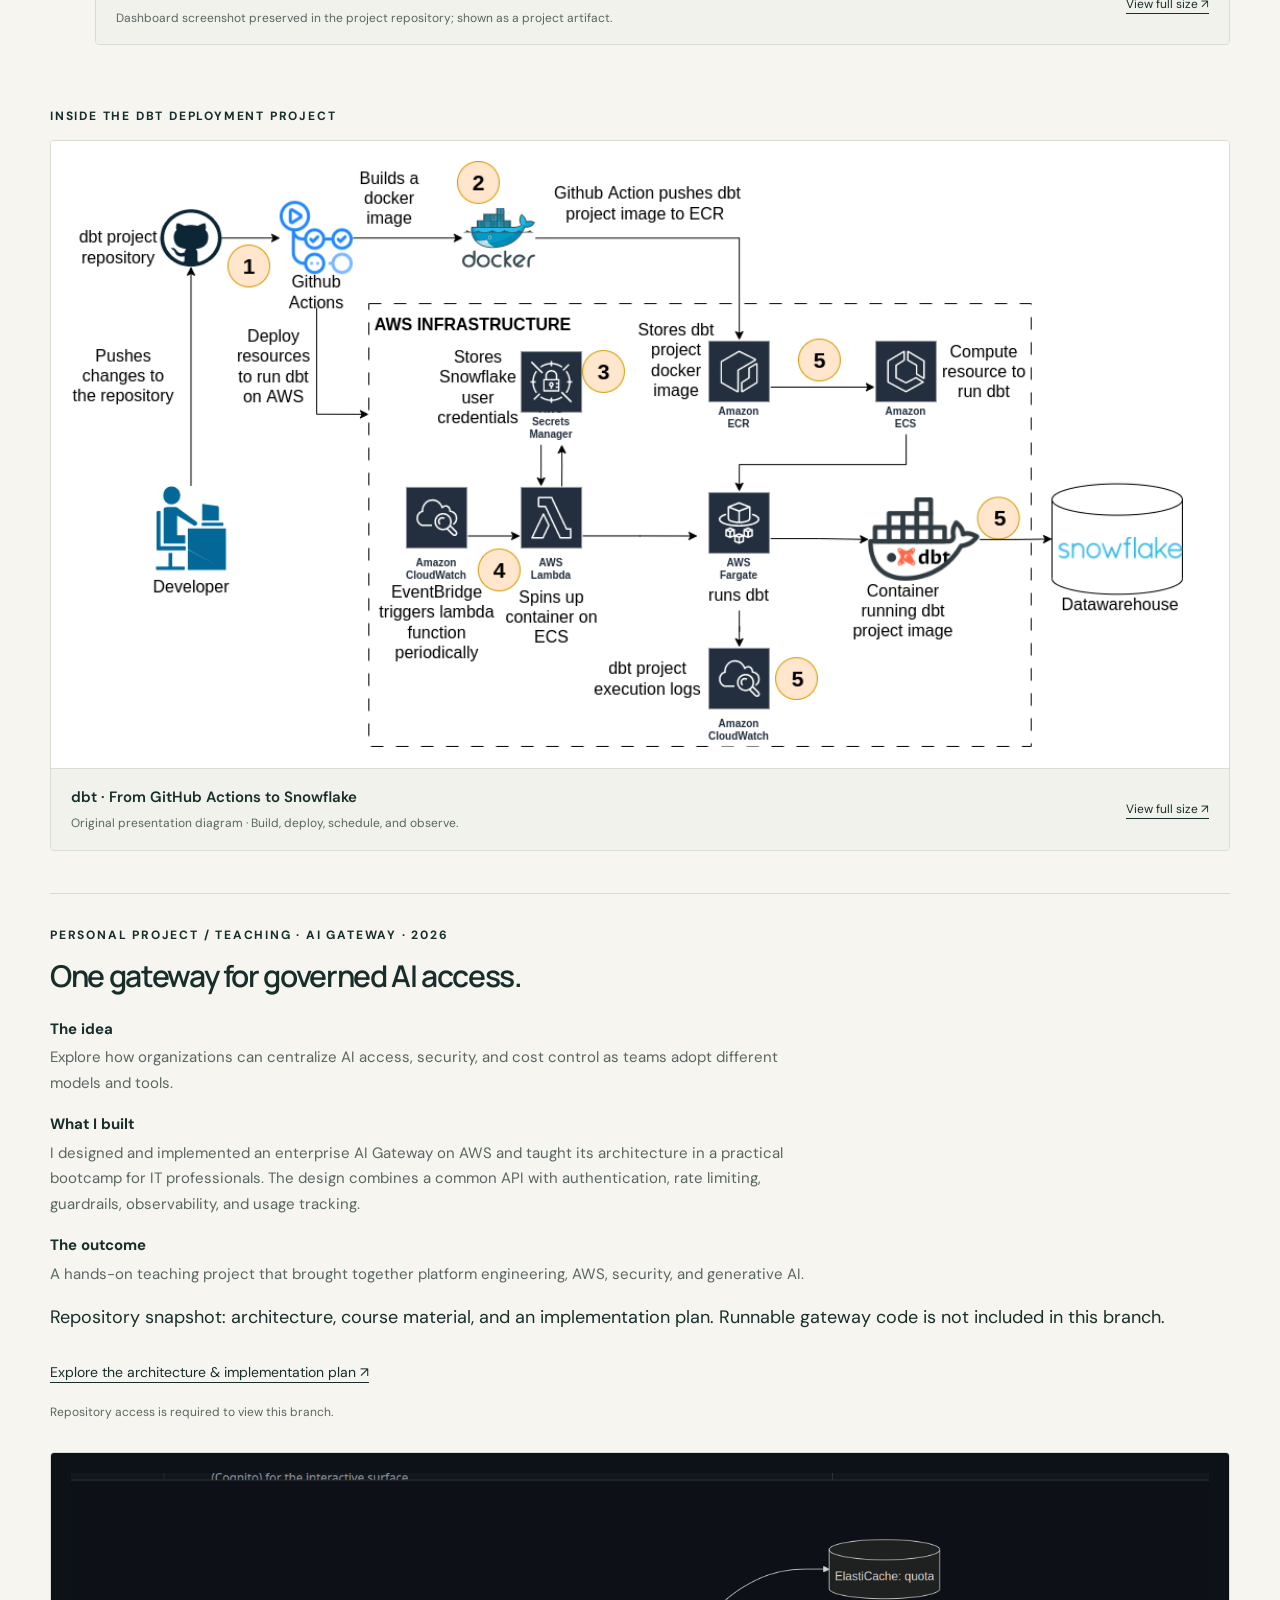
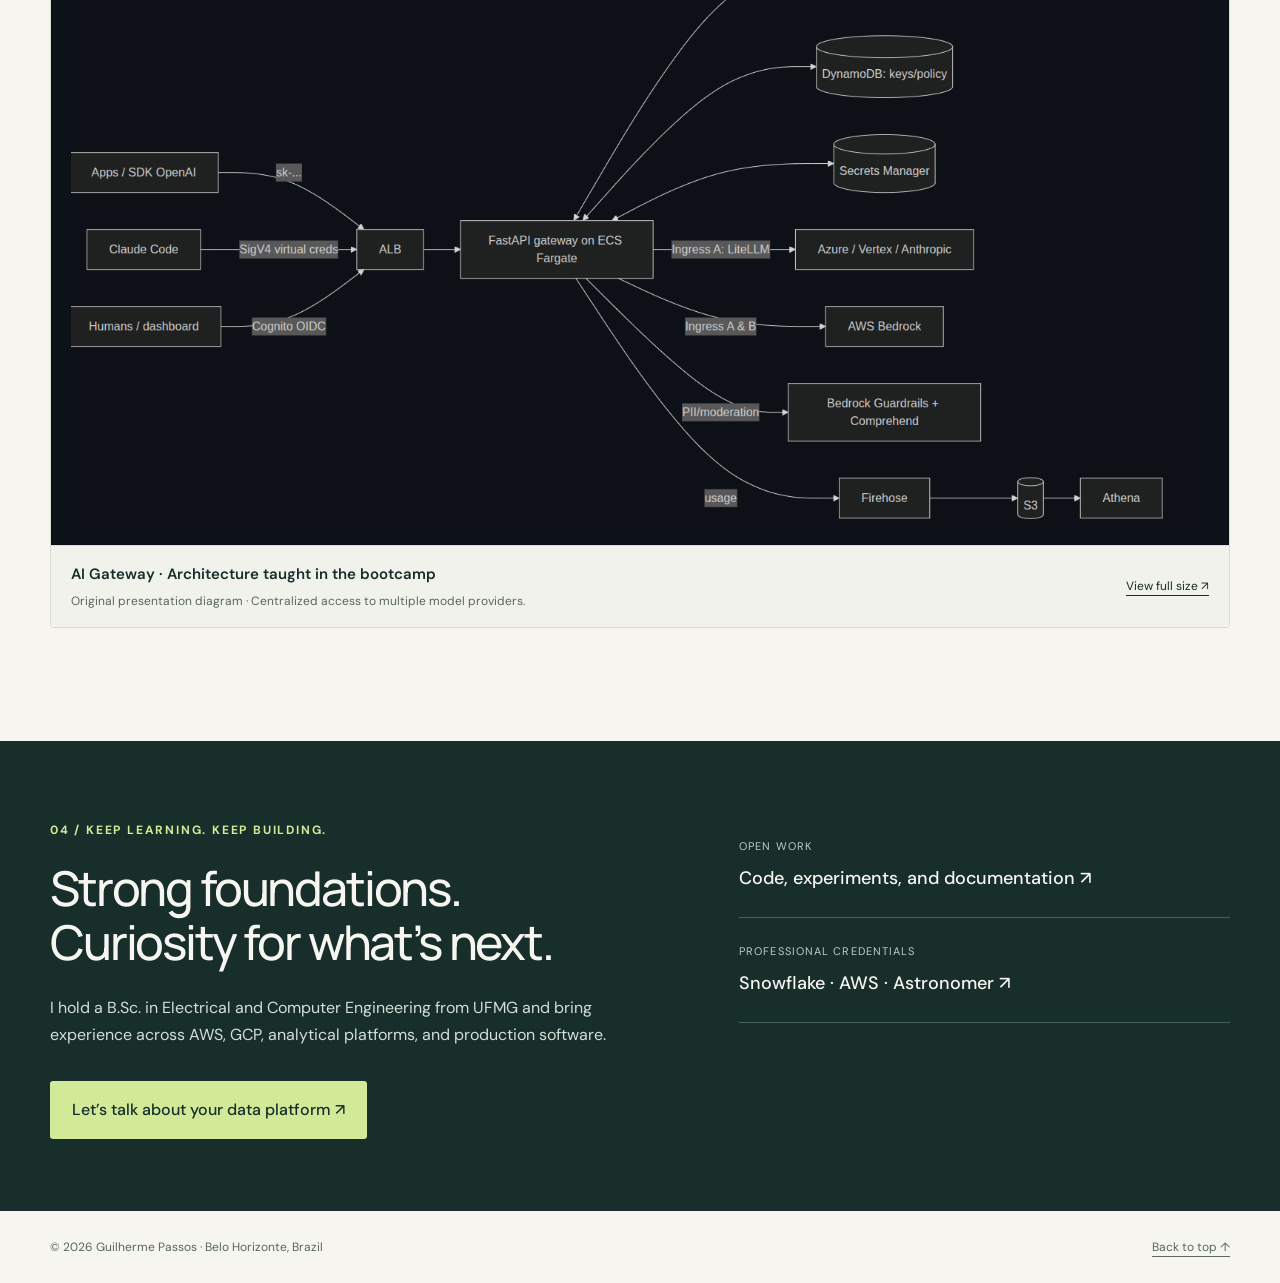
==== commit e22cdca3: "Place bio above certifications and link dbt credential" ====
--- a/docs/index.html
+++ b/docs/index.html
@@ -17,8 +17,9 @@
 <div class="hero-bottom"><p>I’m Guilherme Passos. I build and operate data pipelines that connect large-scale datasets to the products and people that depend on them.</p><div class="hero-links"><a class="button" href="#work">Explore my work <span>↓</span></a><a href="https://github.com/gpass0s">GitHub ↗</a><a href="https://linkedin.com/in/guilhermeepassos">LinkedIn ↗</a></div></div>
 <div class="expertise" aria-label="Core technologies"><span>Snowflake</span><span>Apache Airflow</span><span>Spark / PySpark</span><span>BigQuery</span><span>dbt</span><span>AWS &amp; GCP</span><span>Python</span><span>SQL</span><span>AWS Services</span><span>Terraform</span><span>Cloud Functions · Cloud Storage</span></div>
 </section>
-<section id="certifications" class="wrap section certifications"><div class="section-heading"><div><span class="eyebrow">01 / CERTIFICATIONS</span><h2>Credentials earned.<br>Skills put to work.</h2></div><p>Verified credentials across cloud data, warehouse engineering, and workflow orchestration.</p></div><div class="cert-grid"><article class="cert-card"><a class="cert-preview" href="assets/certifications/snowpro-core-cof-c03.pdf" target="_blank" rel="noopener" aria-label="Open SnowPro Core certificate PDF"><img src="assets/certifications/snowpro-core-cof-c03.png" alt="SnowPro Core certification issued to Guilherme Passos by Snowflake, exam code COF-C03, issued November 17, 2026."></a><div class="cert-copy"><span class="eyebrow">SNOWFLAKE</span><h3>SnowPro Core</h3><p>COF-C03 · Passed November 17, 2026</p><div class="cert-links"><a href="https://achieve.snowflake.com/6665ba24-2c44-462e-a2ad-8d625ac378ff#acc.RHi6vVr0" target="_blank" rel="noopener">Verify credential ↗</a><a href="assets/certifications/snowpro-core-cof-c03.pdf" target="_blank" rel="noopener">View certificate PDF ↗</a></div></div></article><article class="cert-card"><a class="cert-preview" href="assets/certifications/astronomer-airflow3.pdf" target="_blank" rel="noopener" aria-label="Open Apache Airflow 3 Fundamentals certificate PDF"><img src="assets/certifications/astronomer-airflow3.png" alt="Astronomer Certification for Apache Airflow 3 Fundamentals, issued to Guilherme Passos July 24, 2025."></a><div class="cert-copy"><span class="eyebrow">ASTRONOMER</span><h3>Apache Airflow 3 Fundamentals</h3><p>Issued July 24, 2025</p><div class="cert-links"><a href="https://www.credly.com/badges/b779e104-75c5-4a9c-93f5-485f1810cb02" target="_blank" rel="noopener">Verify credential ↗</a><a href="assets/certifications/astronomer-airflow3.pdf" target="_blank" rel="noopener">View certificate PDF ↗</a></div></div></article><article class="cert-card"><a class="cert-preview" href="assets/certifications/aws-data-analytics-specialty.pdf" target="_blank" rel="noopener" aria-label="Open Certified Data Analytics – Specialty certificate PDF"><img src="assets/certifications/aws-data-analytics-specialty.png" alt="AWS Certified Data Analytics Specialty certificate issued to Guilherme Passos, February 25, 2024."></a><div class="cert-copy"><span class="eyebrow">AWS</span><h3>Certified Data Analytics – Specialty</h3><p>Issued February 25, 2024 · Valid through February 25, 2027</p><div class="cert-links"><a href="https://www.credly.com/badges/e1eb7589-2136-477a-b343-76576477d88d/" target="_blank" rel="noopener">Verify credential ↗</a><a href="assets/certifications/aws-data-analytics-specialty.pdf" target="_blank" rel="noopener">View certificate PDF ↗</a></div></div></article><article class="cert-card"><div class="cert-preview"><img src="assets/certifications/dbt-learn-fundamentals.png" alt="dbt Learn Fundamentals badge"></div><div class="cert-copy"><span class="eyebrow">DBT LABS</span><h3>dbt Learn Fundamentals</h3><p>Fundamentals learning badge</p></div></article></div></section>
 <section class="intro-band"><div class="wrap intro-grid"><div><span class="eyebrow">SOFTWARE ENGINEER · AIRBNB</span><p>I build Airflow and Spark platforms for Airbnb’s Vulnerability Management ecosystem; my certifications include SnowPro Core, AWS Data Analytics, Astronomer Airflow 3, and dbt Fundamentals.</p></div><div><span class="eyebrow">EDUCATION</span><p>B.Sc. in Electrical and Computer Engineering from UFMG, Brazil.</p></div><div><span class="eyebrow">DATA STACK</span><p>Python, SQL, Spark, Airflow, Snowflake, dbt, AWS, GCP, Terraform.</p></div></div></section>
+<section id="certifications" class="wrap section certifications"><div class="section-heading"><div><span class="eyebrow">01 / CERTIFICATIONS</span><h2>Credentials earned.<br>Skills put to work.</h2></div><p>Verified credentials across cloud data, warehouse engineering, and workflow orchestration.</p></div><div class="cert-grid"><article class="cert-card"><a class="cert-preview" href="assets/certifications/snowpro-core-cof-c03.pdf" target="_blank" rel="noopener" aria-label="Open SnowPro Core certificate PDF"><img src="assets/certifications/snowpro-core-cof-c03.png" alt="SnowPro Core certification issued to Guilherme Passos by Snowflake, exam code COF-C03, issued November 17, 2026."></a><div class="cert-copy"><span class="eyebrow">SNOWFLAKE</span><h3>SnowPro Core</h3><p>COF-C03 · Passed November 17, 2026</p><div class="cert-links"><a href="https://achieve.snowflake.com/6665ba24-2c44-462e-a2ad-8d625ac378ff#acc.RHi6vVr0" target="_blank" rel="noopener">Verify credential ↗</a><a href="assets/certifications/snowpro-core-cof-c03.pdf" target="_blank" rel="noopener">View certificate PDF ↗</a></div></div></article><article class="cert-card"><a class="cert-preview" href="assets/certifications/astronomer-airflow3.pdf" target="_blank" rel="noopener" aria-label="Open Apache Airflow 3 Fundamentals certificate PDF"><img src="assets/certifications/astronomer-airflow3.png" alt="Astronomer Certification for Apache Airflow 3 Fundamentals, issued to Guilherme Passos July 24, 2025."></a><div class="cert-copy"><span class="eyebrow">ASTRONOMER</span><h3>Apache Airflow 3 Fundamentals</h3><p>Issued July 24, 2025</p><div class="cert-links"><a href="https://www.credly.com/badges/b779e104-75c5-4a9c-93f5-485f1810cb02" target="_blank" rel="noopener">Verify credential ↗</a><a href="assets/certifications/astronomer-airflow3.pdf" target="_blank" rel="noopener">View certificate PDF ↗</a></div></div></article><article class="cert-card"><a class="cert-preview" href="assets/certifications/aws-data-analytics-specialty.pdf" target="_blank" rel="noopener" aria-label="Open Certified Data Analytics – Specialty certificate PDF"><img src="assets/certifications/aws-data-analytics-specialty.png" alt="AWS Certified Data Analytics Specialty certificate issued to Guilherme Passos, February 25, 2024."></a><div class="cert-copy"><span class="eyebrow">AWS</span><h3>Certified Data Analytics – Specialty</h3><p>Issued February 25, 2024 · Valid through February 25, 2027</p><div class="cert-links"><a href="https://www.credly.com/badges/e1eb7589-2136-477a-b343-76576477d88d/" target="_blank" rel="noopener">Verify credential ↗</a><a href="assets/certifications/aws-data-analytics-specialty.pdf" target="_blank" rel="noopener">View certificate PDF ↗</a></div></div></article><article class="cert-card"><div class="cert-preview"><img src="assets/certifications/dbt-learn-fundamentals.png" alt="dbt Learn Fundamentals badge"></div><div class="cert-copy"><span class="eyebrow">DBT LABS</span><h3>dbt Learn Fundamentals</h3><p>Fundamentals learning badge</p><div class="cert-links"><a href="https://www.credential.net/4454de6d-4fe1-4289-b08b-de8d7758b8a4#acc.KPNnGXAc" target="_blank" rel="noopener">Verify credential ↗</a></div></div></article></div></section>
+
 
 <section id="work" class="wrap section">
 <div class="section-heading"><div><span class="eyebrow">02 / SELECTED WORK</span><h2>Selected projects.<br>Real-world impact.</h2></div><p>Selected projects: the challenges I took on, how I approached them, and what changed.</p></div>
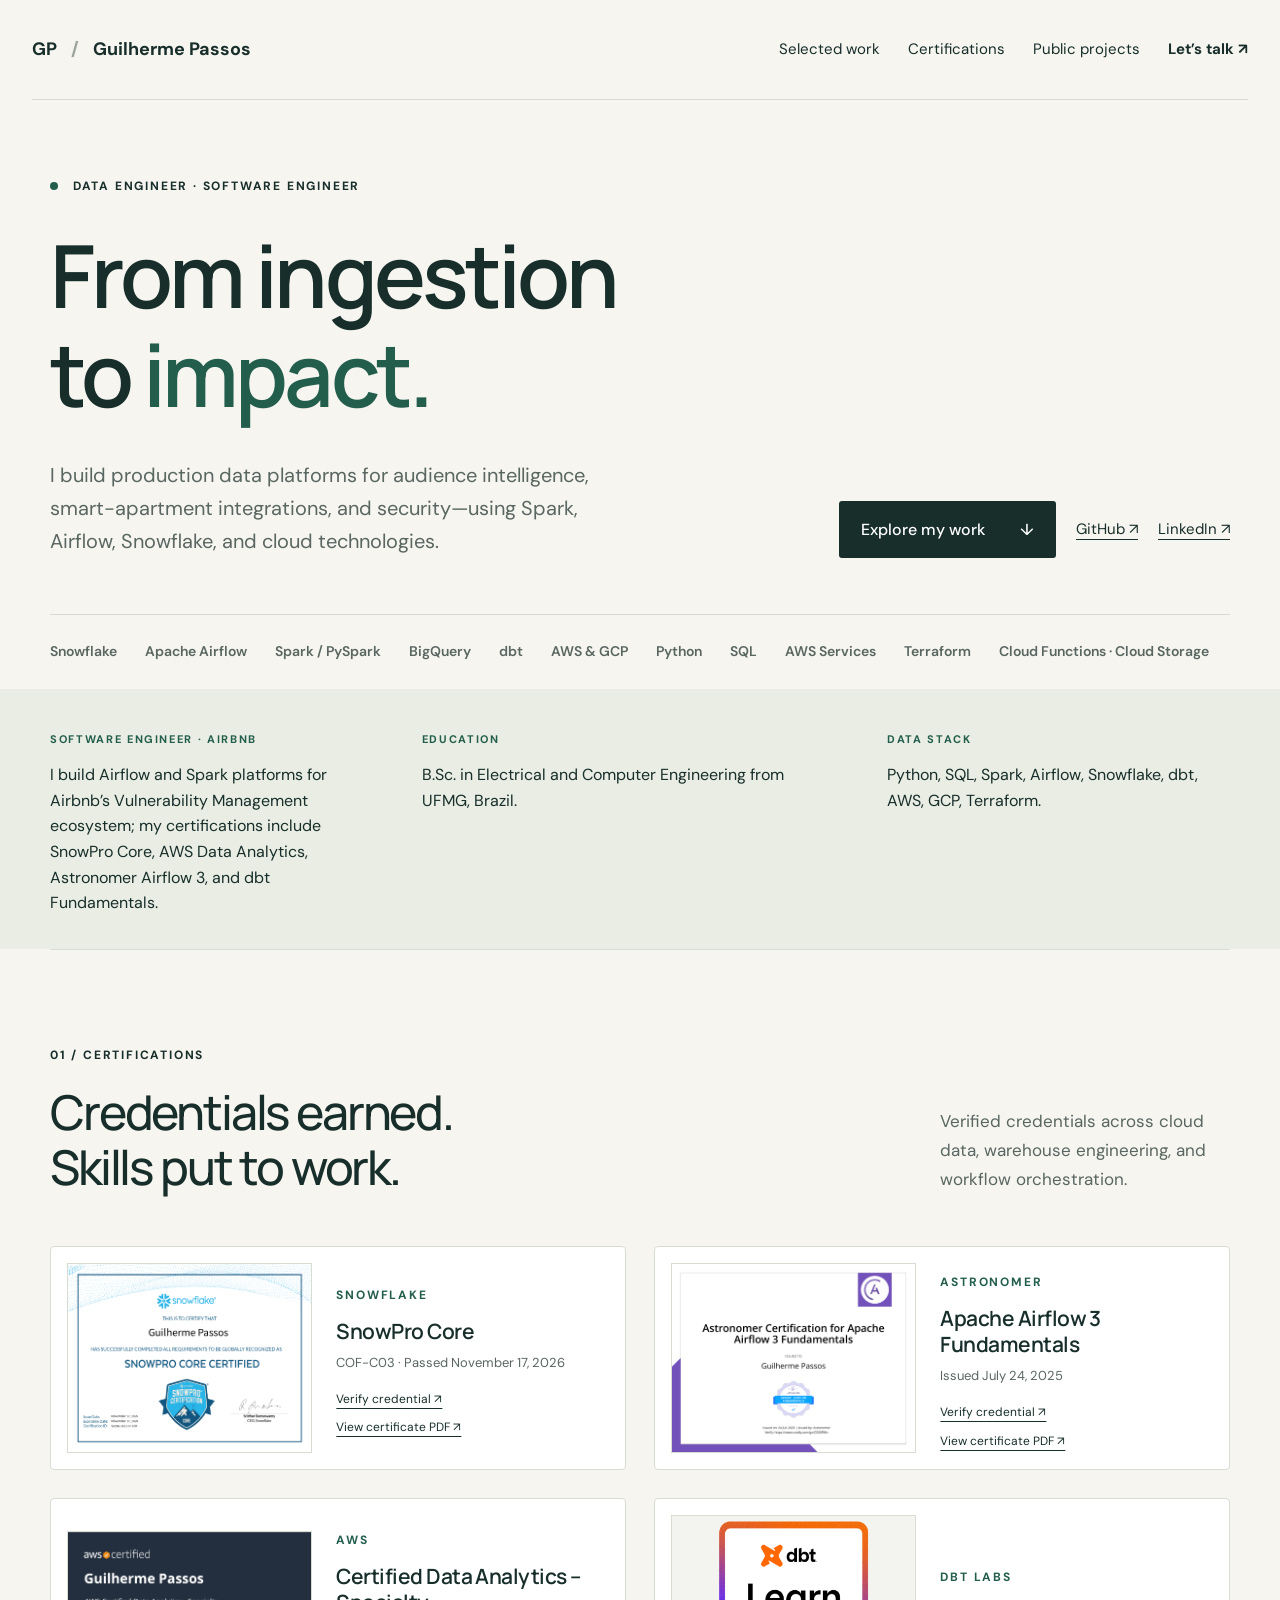
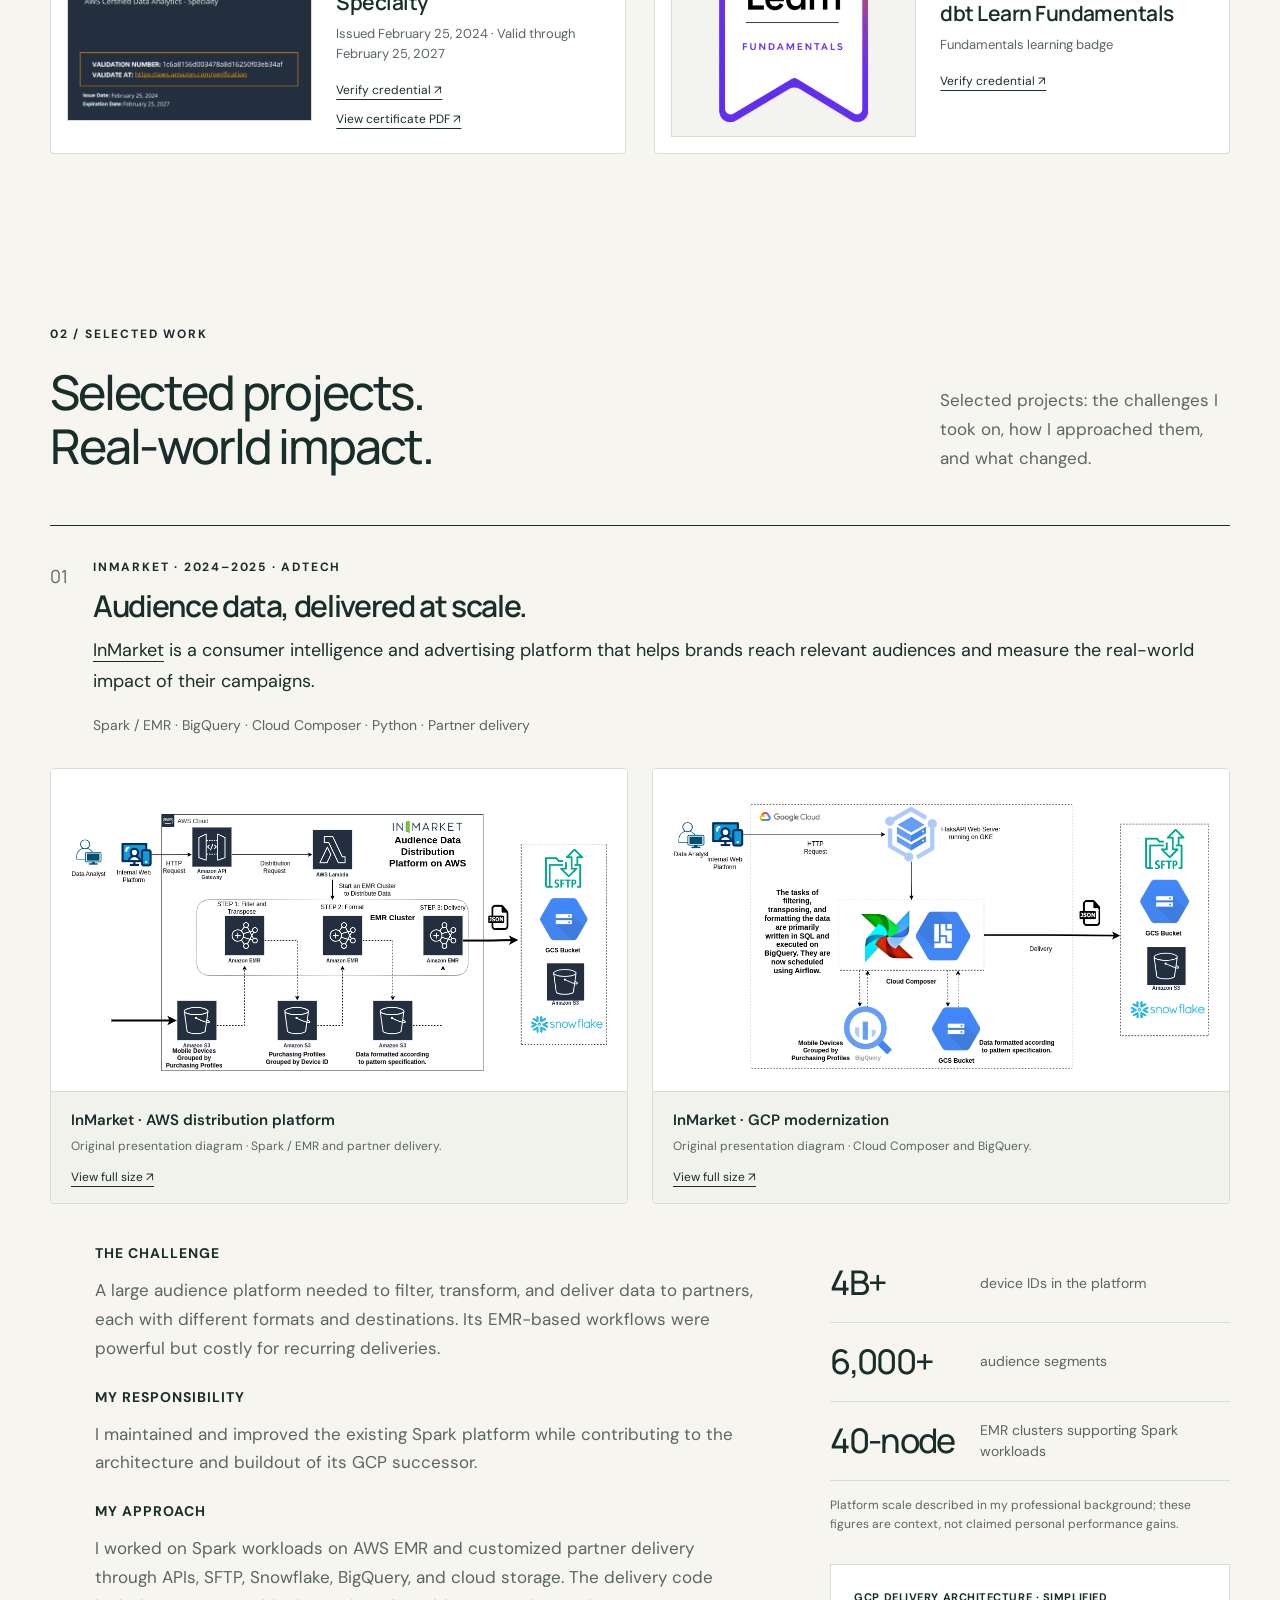
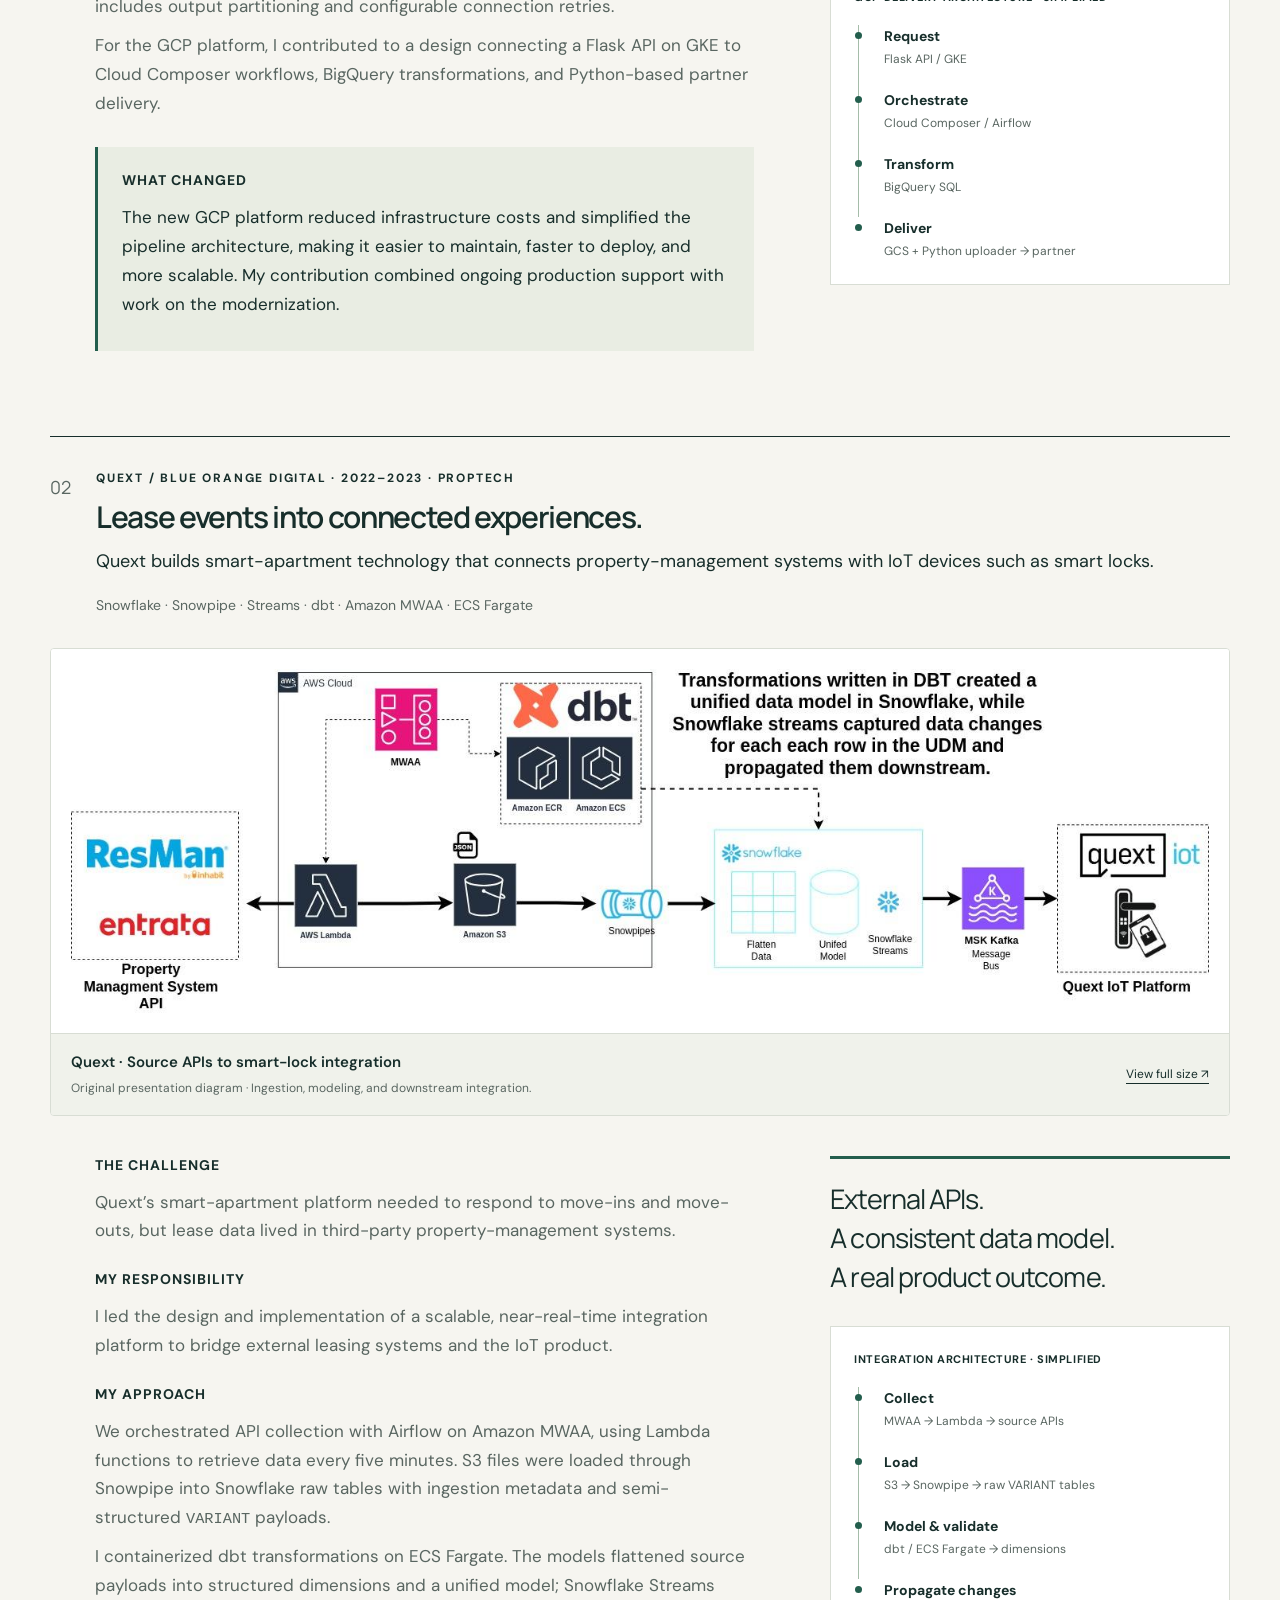
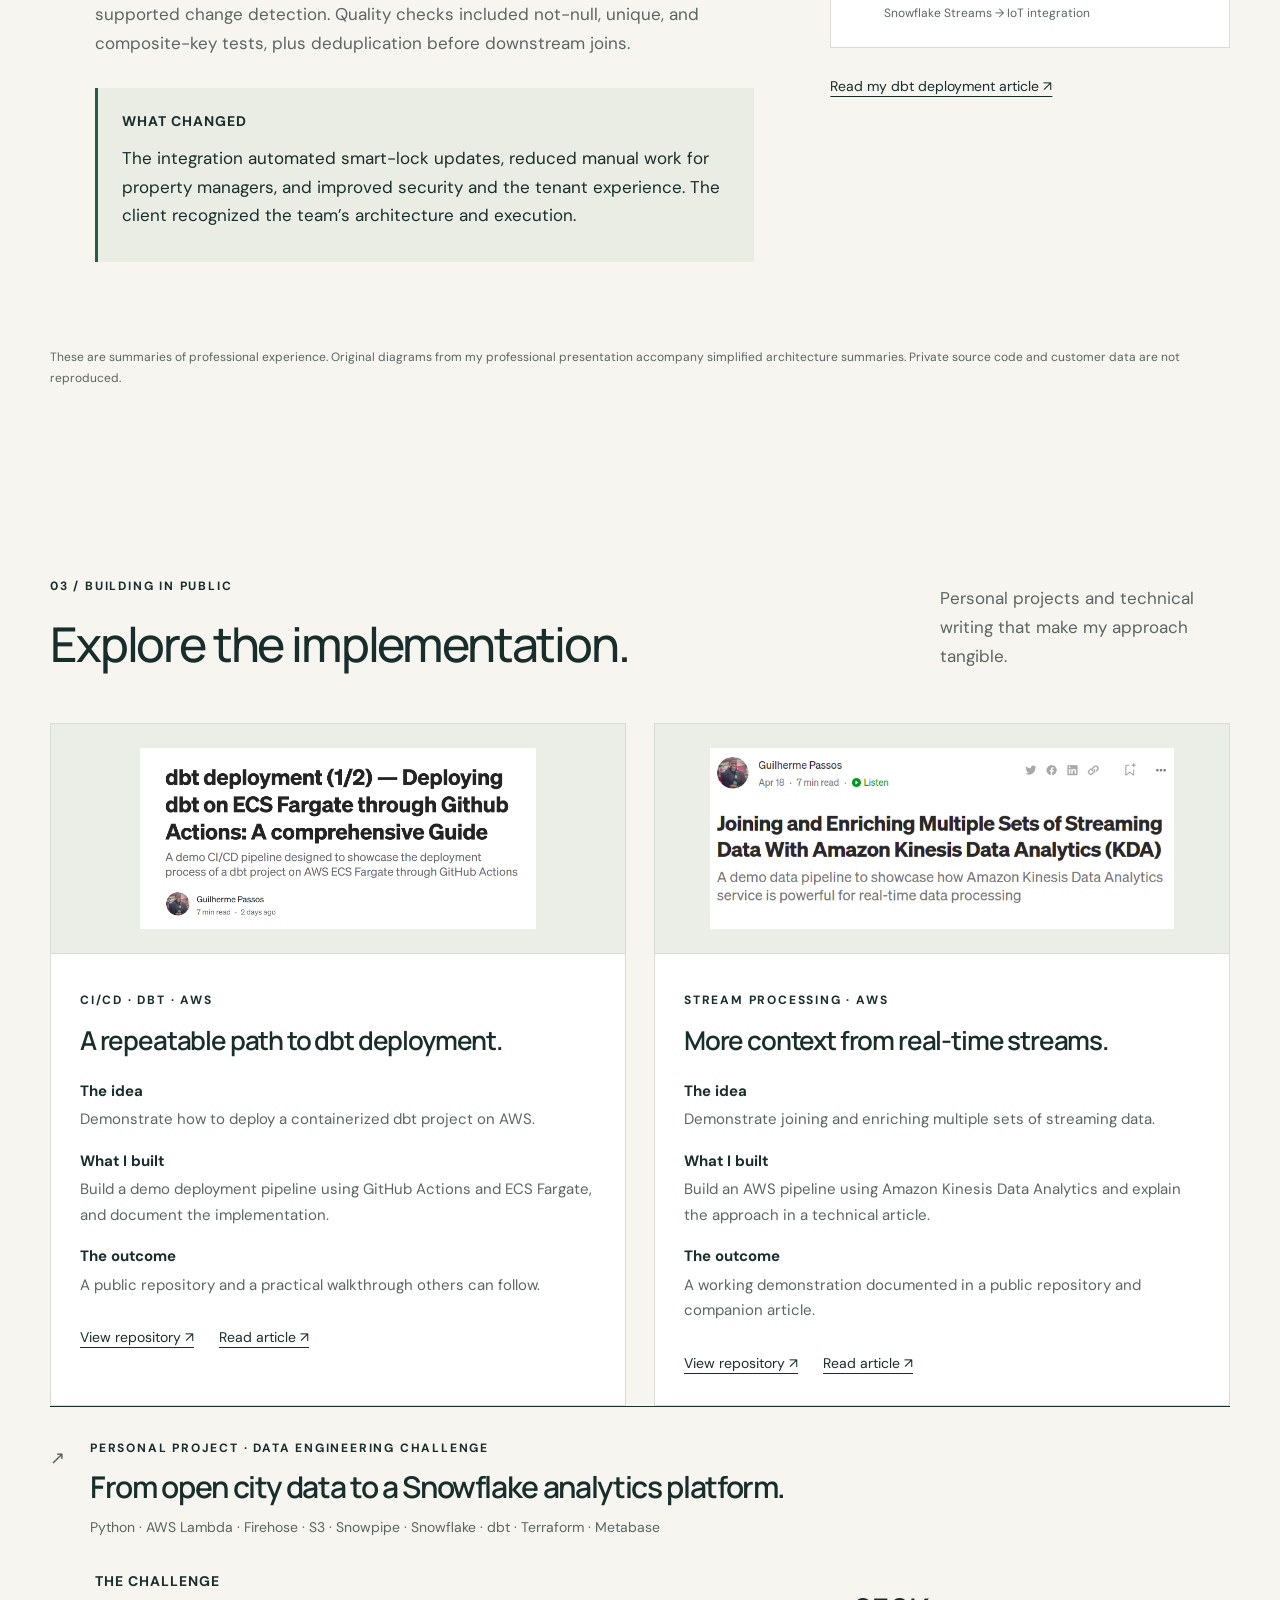
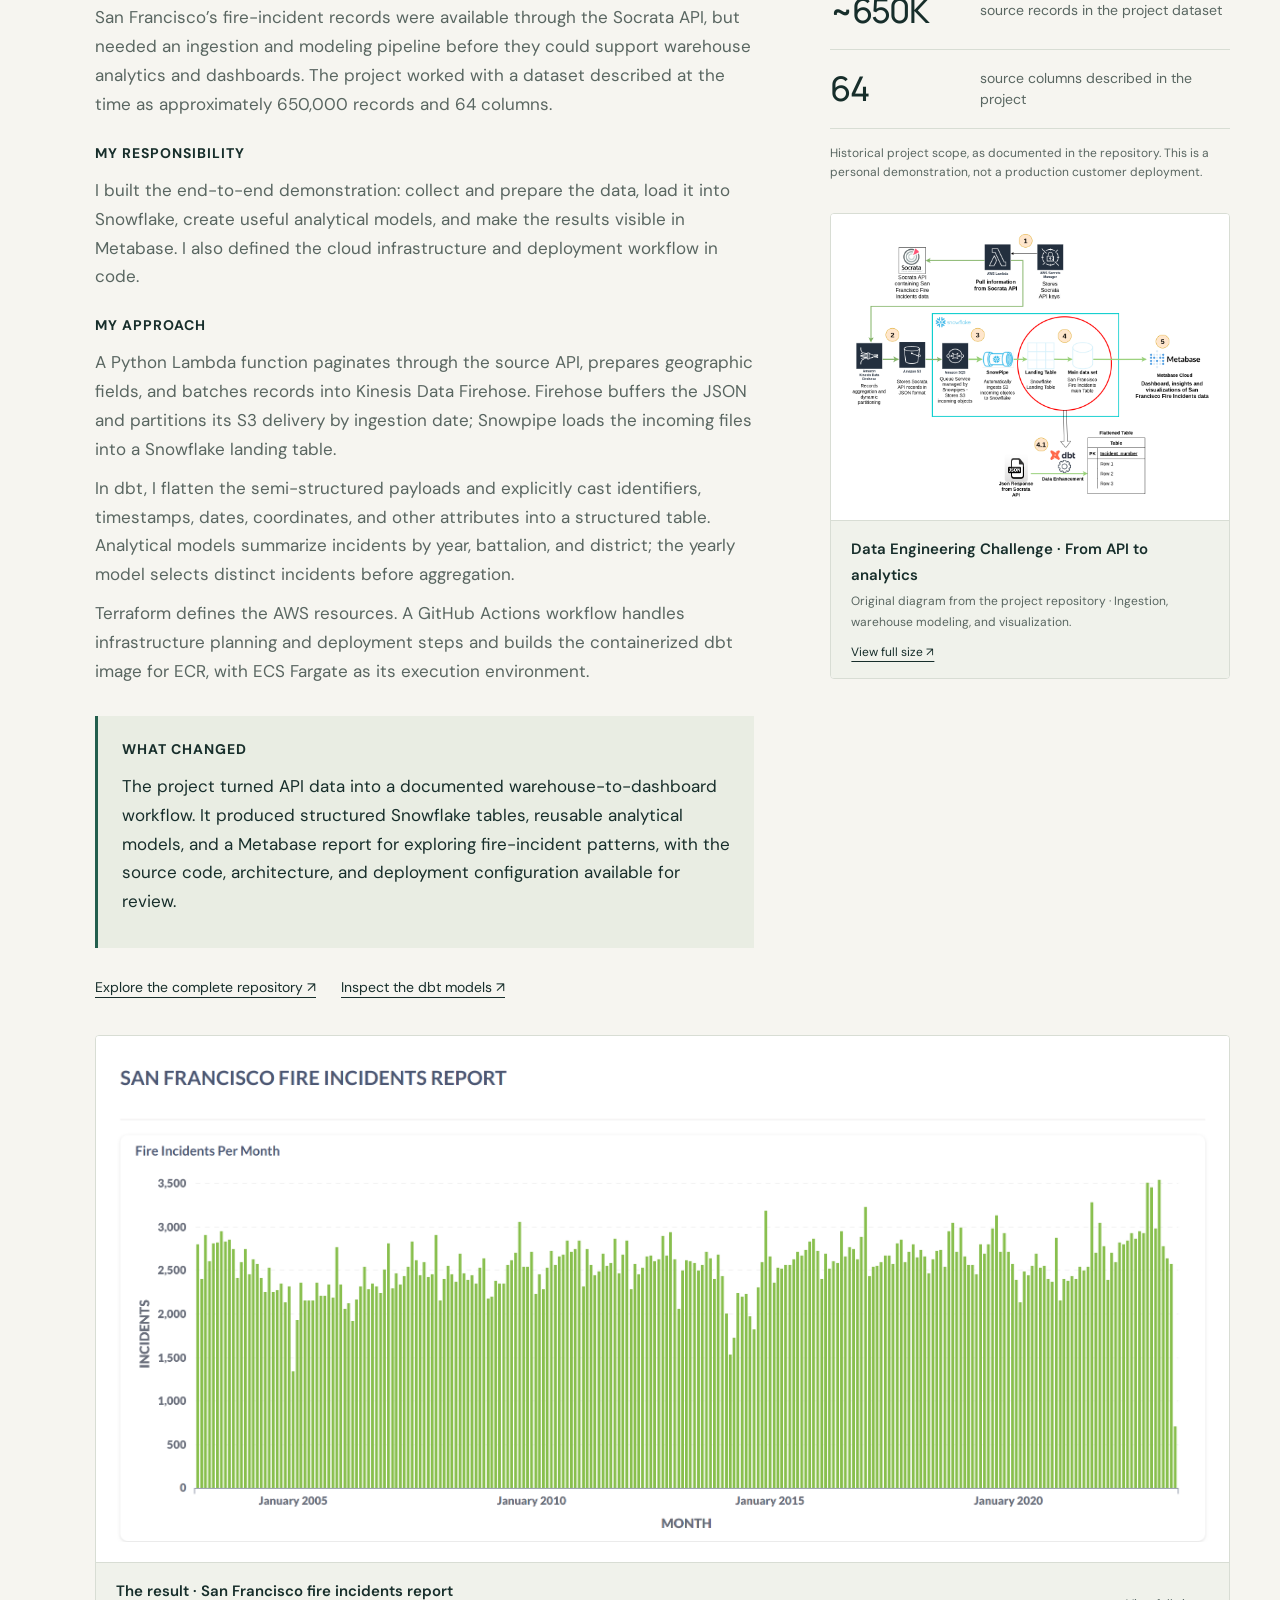
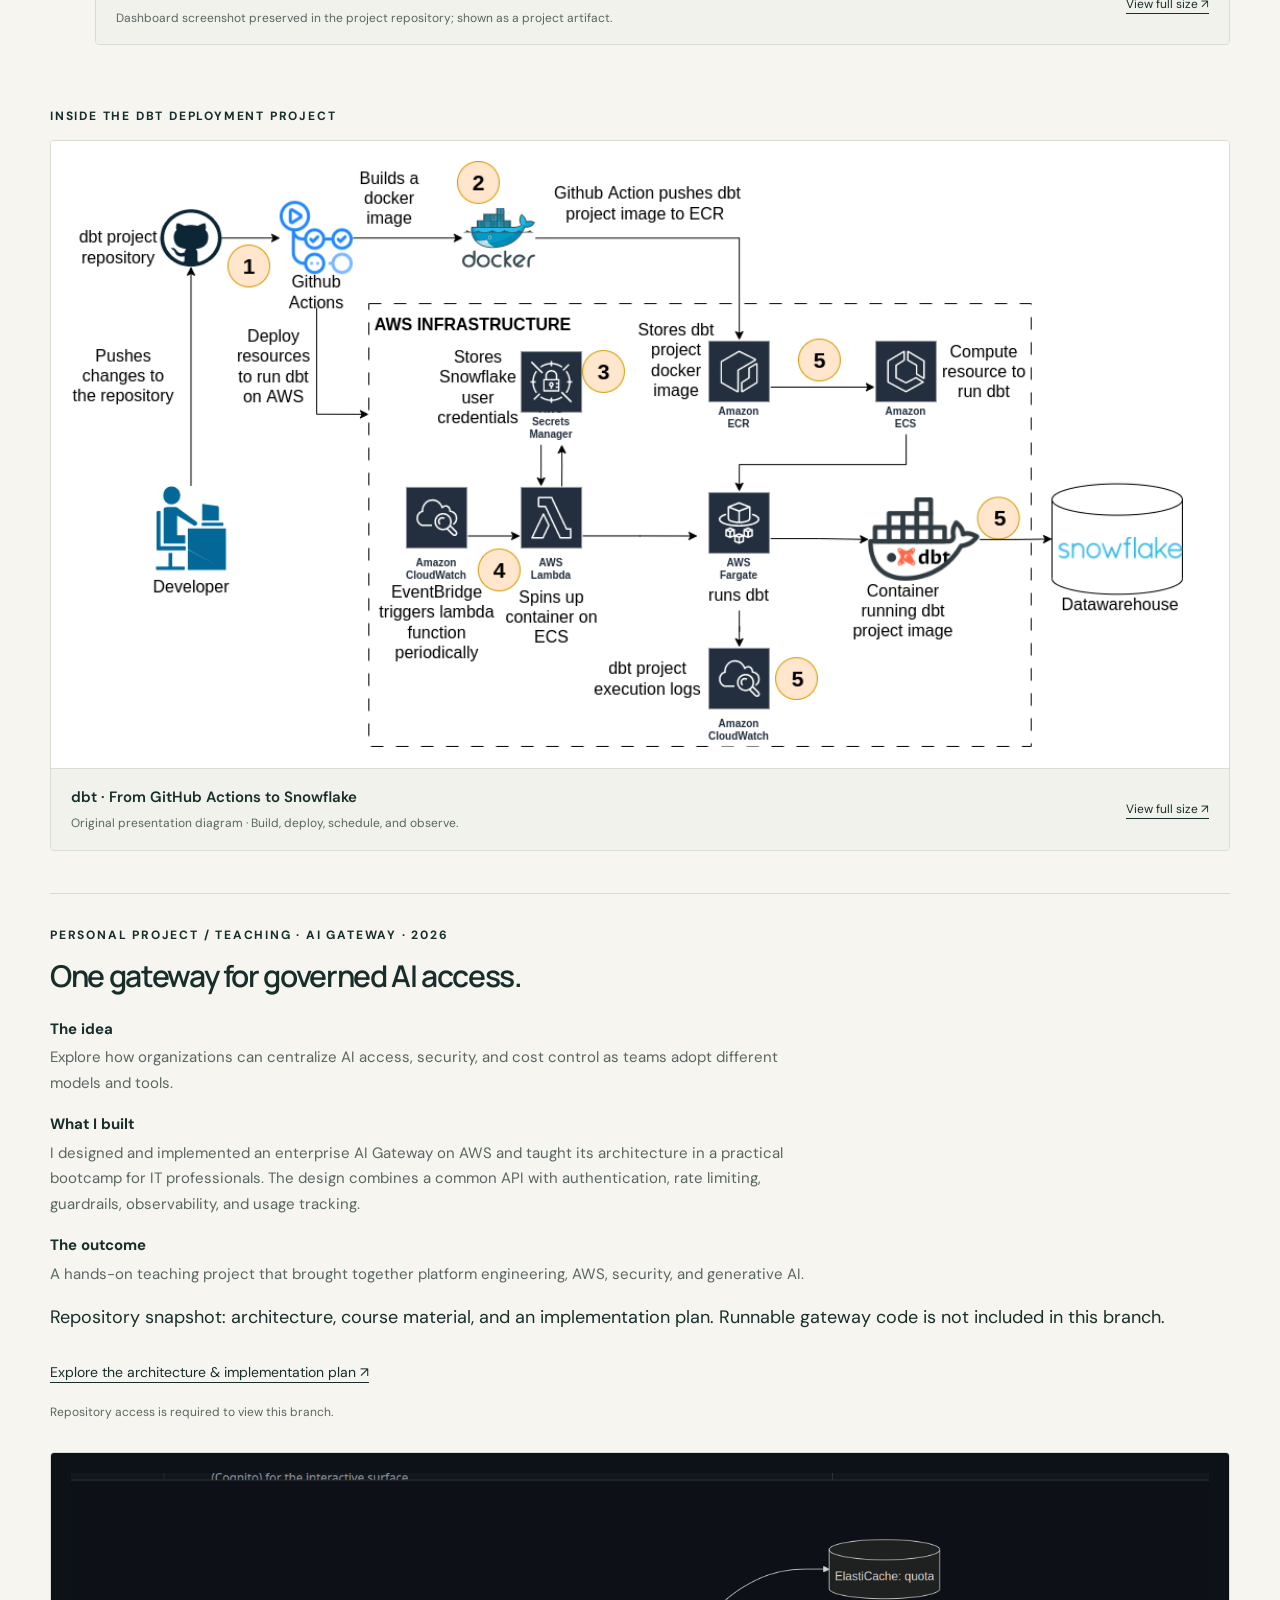
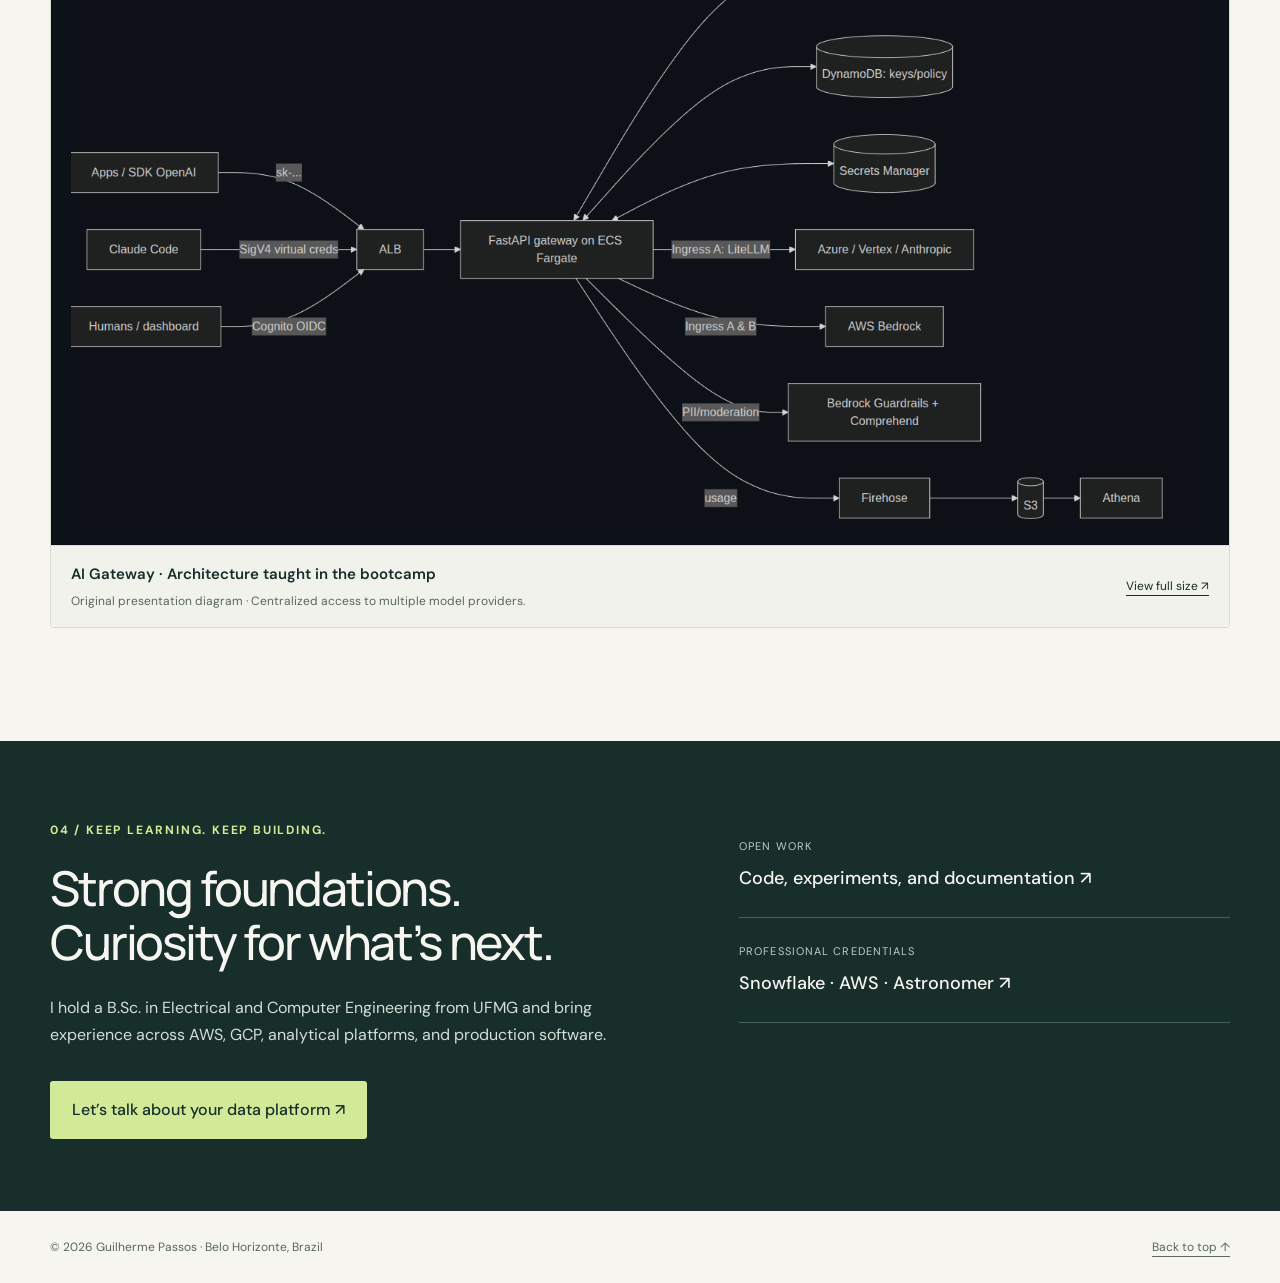
==== commit 728c4aaa: "Sharpen portfolio headline and introduction" ====
--- a/docs/index.html
+++ b/docs/index.html
@@ -13,8 +13,8 @@
 <main id="main">
 <section class="hero wrap">
 <div class="eyebrow"><span class="status-dot"></span> DATA ENGINEER · SOFTWARE ENGINEER</div>
-<h1>From complex data<br>to <em>reliable delivery.</em></h1>
-<div class="hero-bottom"><p>I’m Guilherme Passos. I build and operate data pipelines that connect large-scale datasets to the products and people that depend on them.</p><div class="hero-links"><a class="button" href="#work">Explore my work <span>↓</span></a><a href="https://github.com/gpass0s">GitHub ↗</a><a href="https://linkedin.com/in/guilhermeepassos">LinkedIn ↗</a></div></div>
+<h1>From ingestion<br>to <em>impact.</em></h1>
+<div class="hero-bottom"><p>I build production data platforms for audience intelligence, smart-apartment integrations, and security—using Spark, Airflow, Snowflake, and cloud technologies.</p><div class="hero-links"><a class="button" href="#work">Explore my work <span>↓</span></a><a href="https://github.com/gpass0s">GitHub ↗</a><a href="https://linkedin.com/in/guilhermeepassos">LinkedIn ↗</a></div></div>
 <div class="expertise" aria-label="Core technologies"><span>Snowflake</span><span>Apache Airflow</span><span>Spark / PySpark</span><span>BigQuery</span><span>dbt</span><span>AWS &amp; GCP</span><span>Python</span><span>SQL</span><span>AWS Services</span><span>Terraform</span><span>Cloud Functions · Cloud Storage</span></div>
 </section>
 <section class="intro-band"><div class="wrap intro-grid"><div><span class="eyebrow">SOFTWARE ENGINEER · AIRBNB</span><p>I build Airflow and Spark platforms for Airbnb’s Vulnerability Management ecosystem; my certifications include SnowPro Core, AWS Data Analytics, Astronomer Airflow 3, and dbt Fundamentals.</p></div><div><span class="eyebrow">EDUCATION</span><p>B.Sc. in Electrical and Computer Engineering from UFMG, Brazil.</p></div><div><span class="eyebrow">DATA STACK</span><p>Python, SQL, Spark, Airflow, Snowflake, dbt, AWS, GCP, Terraform.</p></div></div></section>
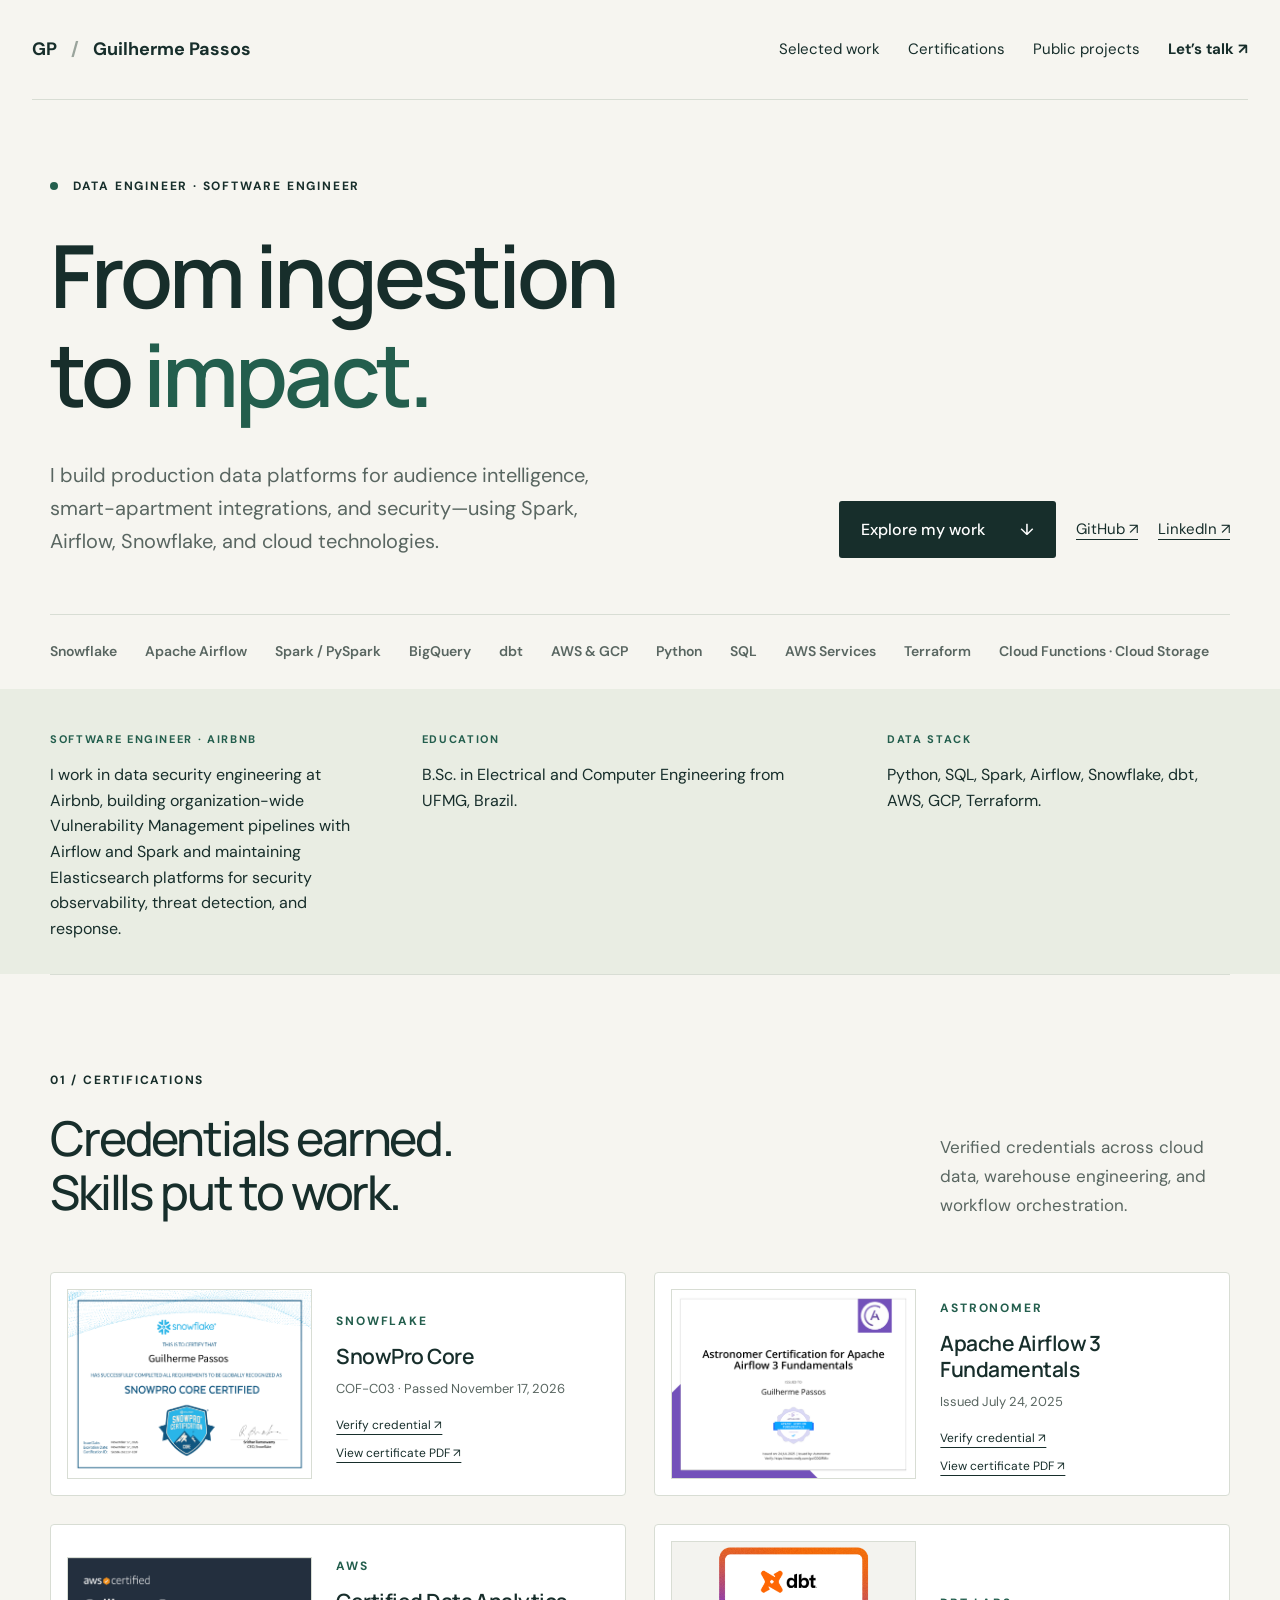
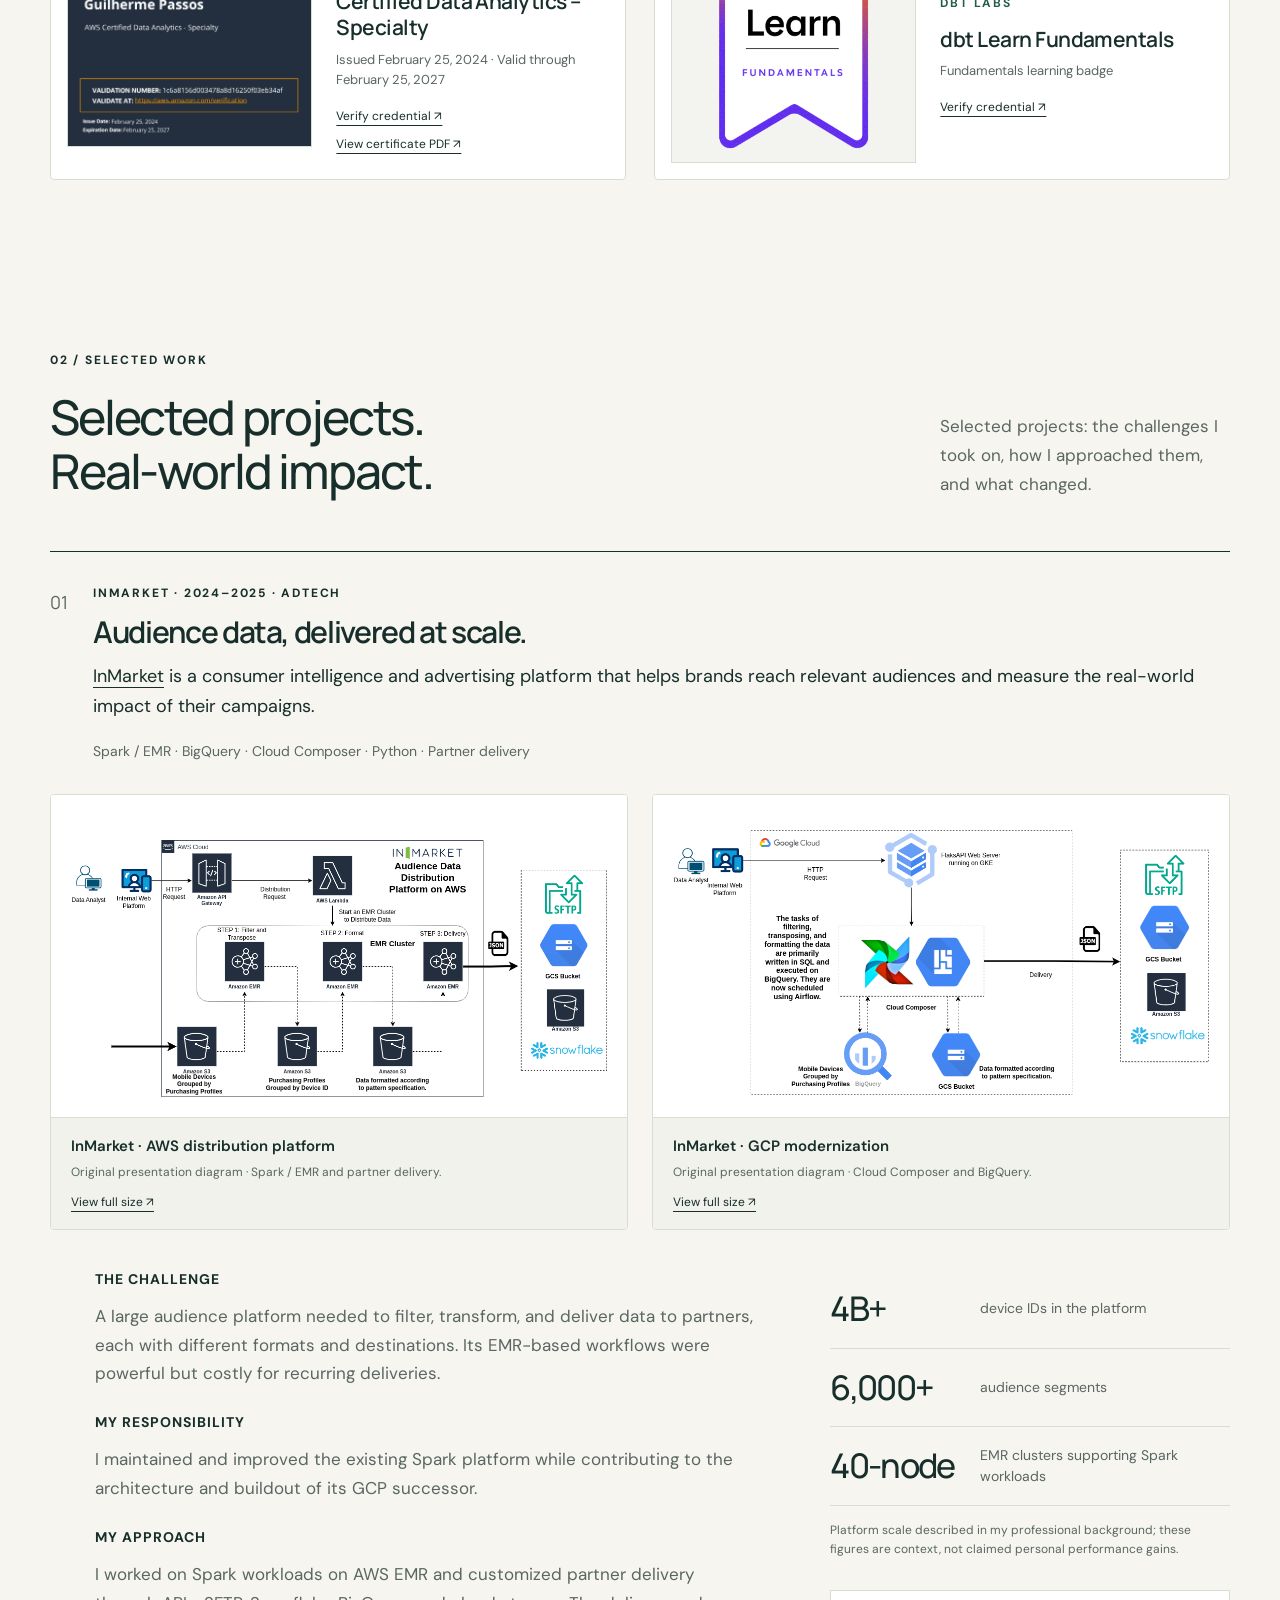
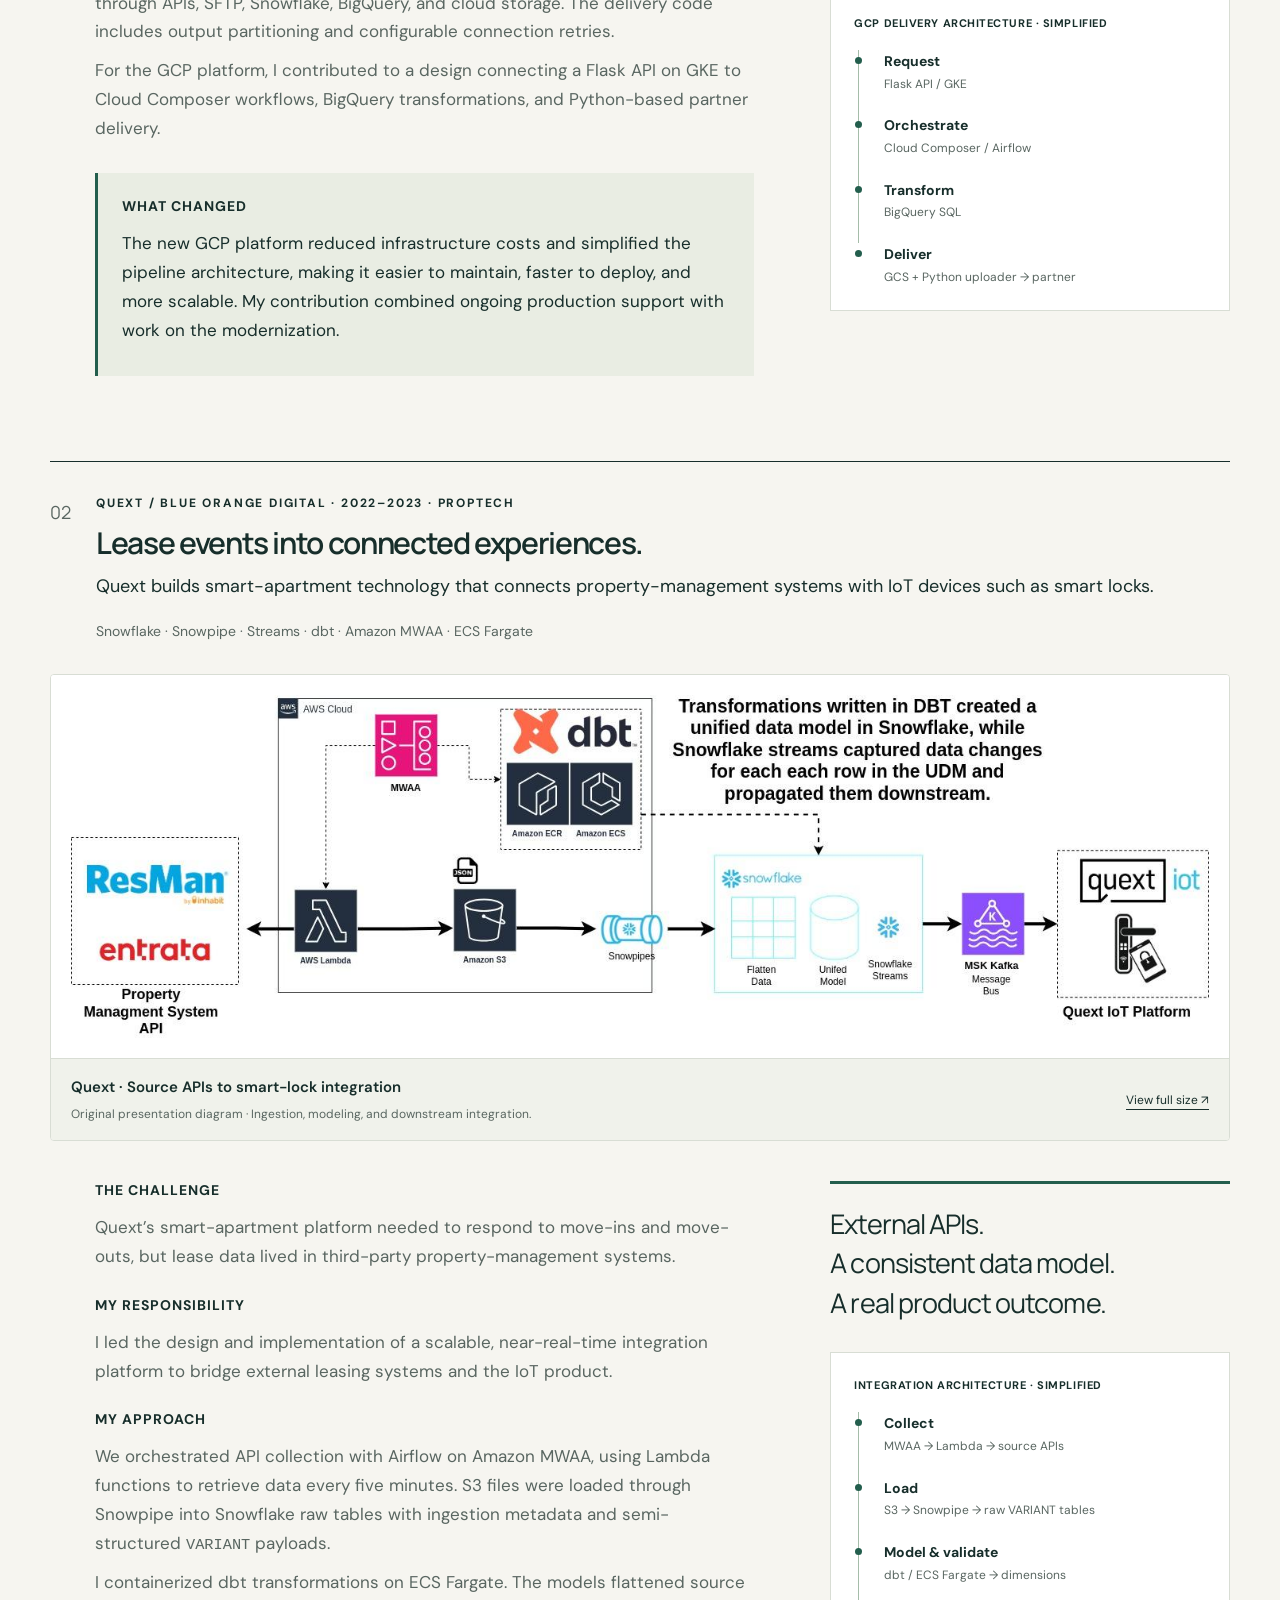
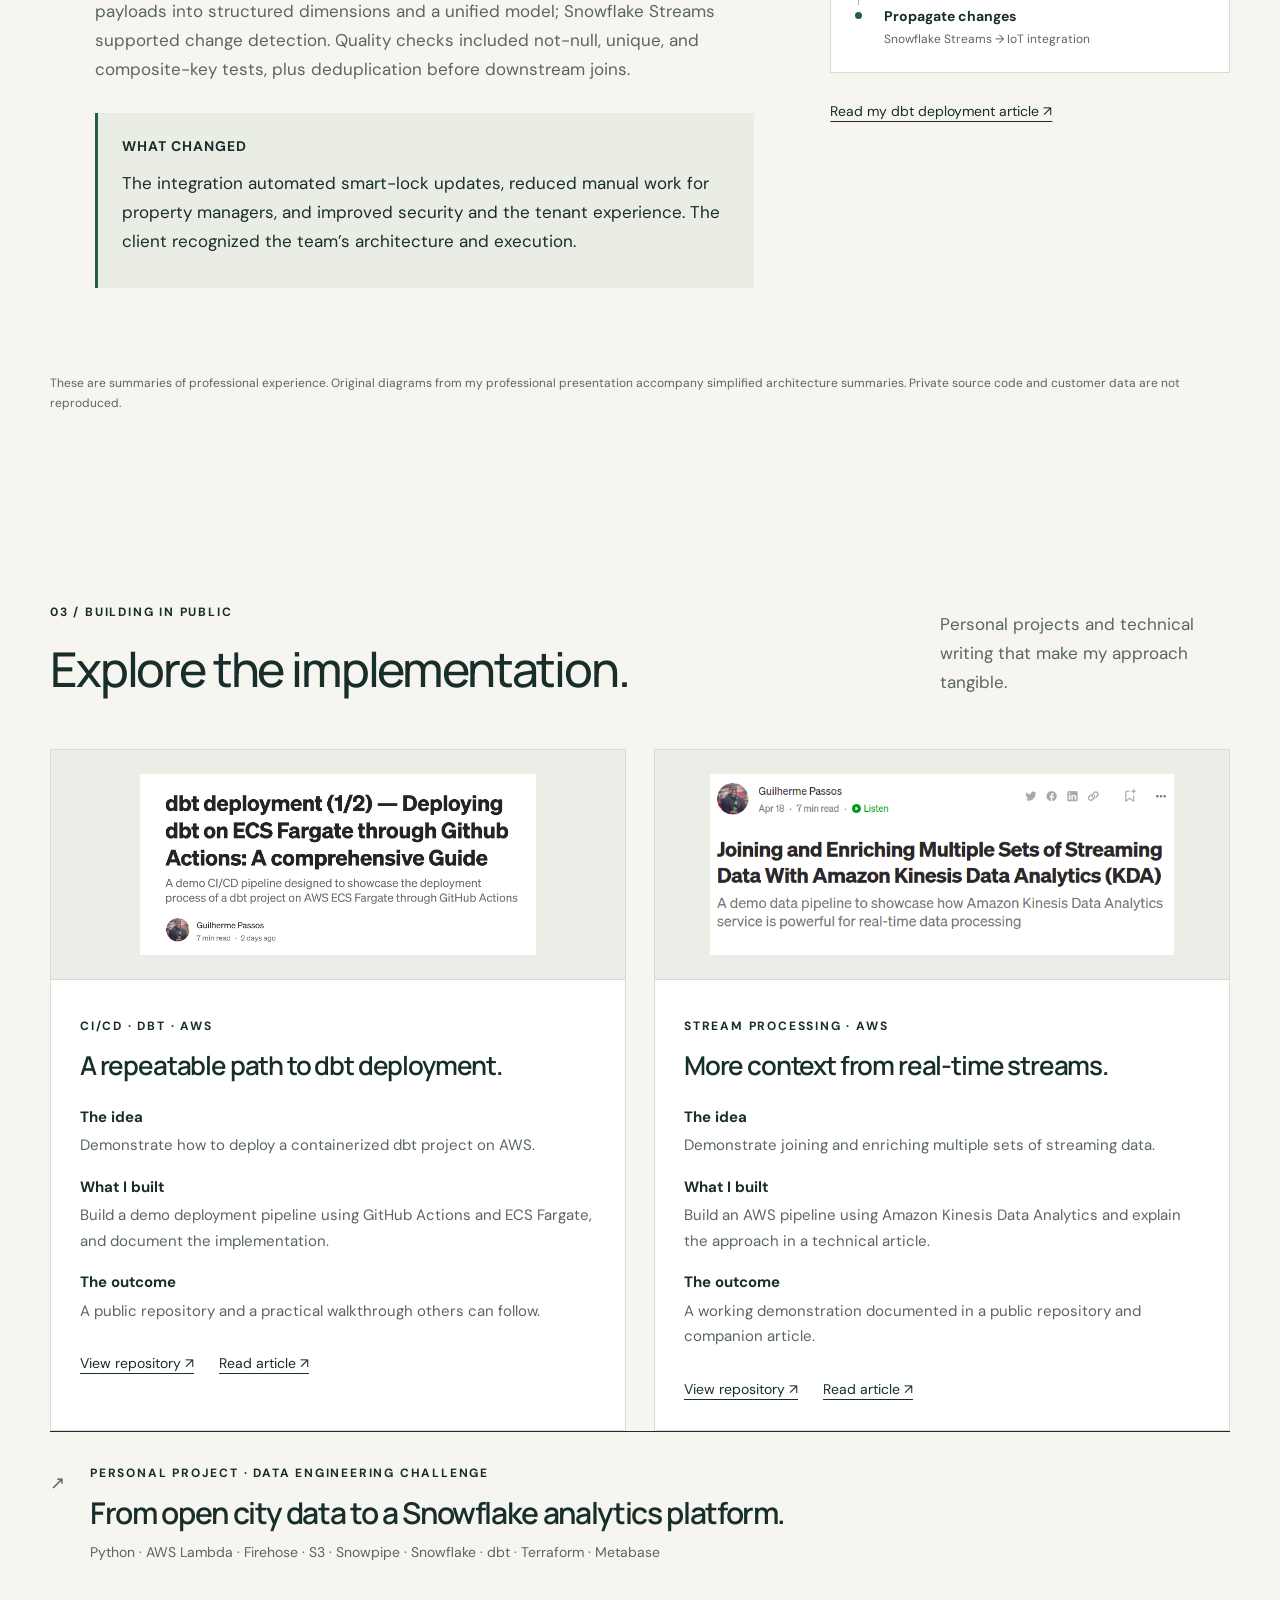
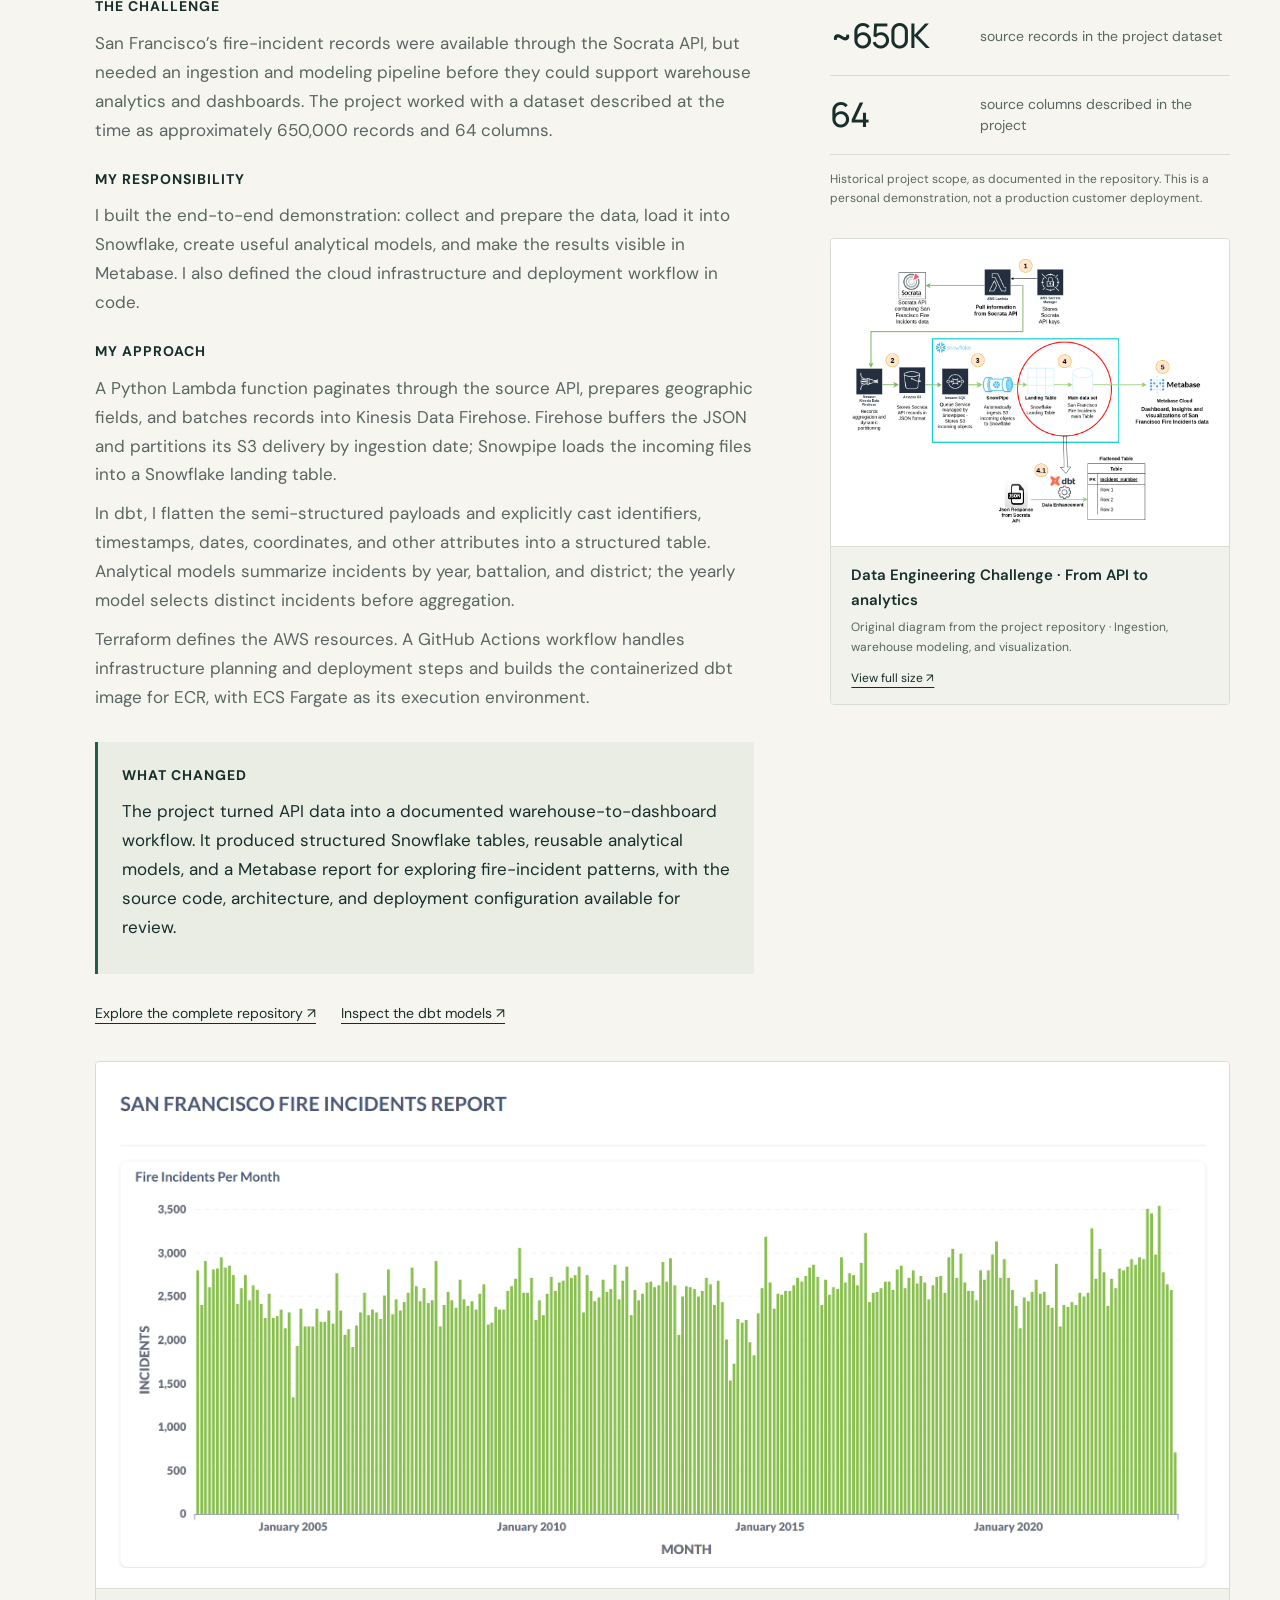
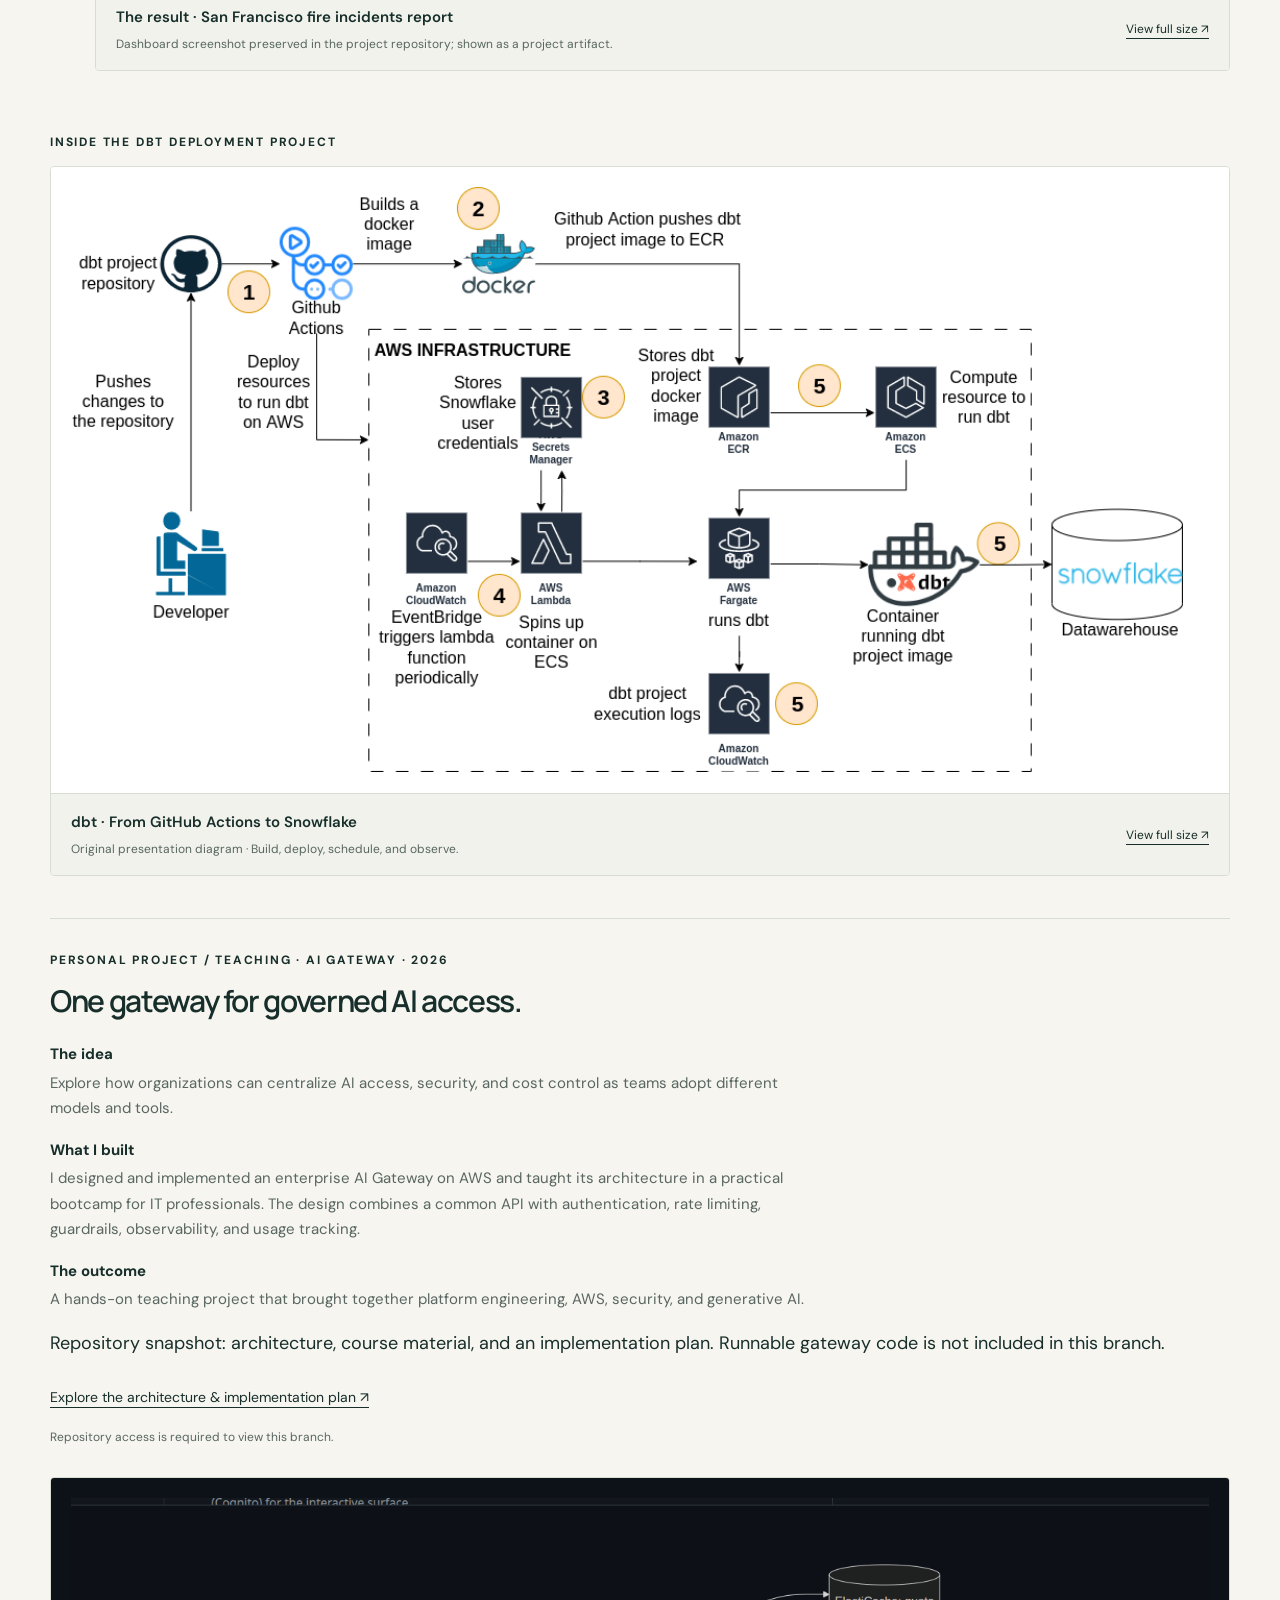
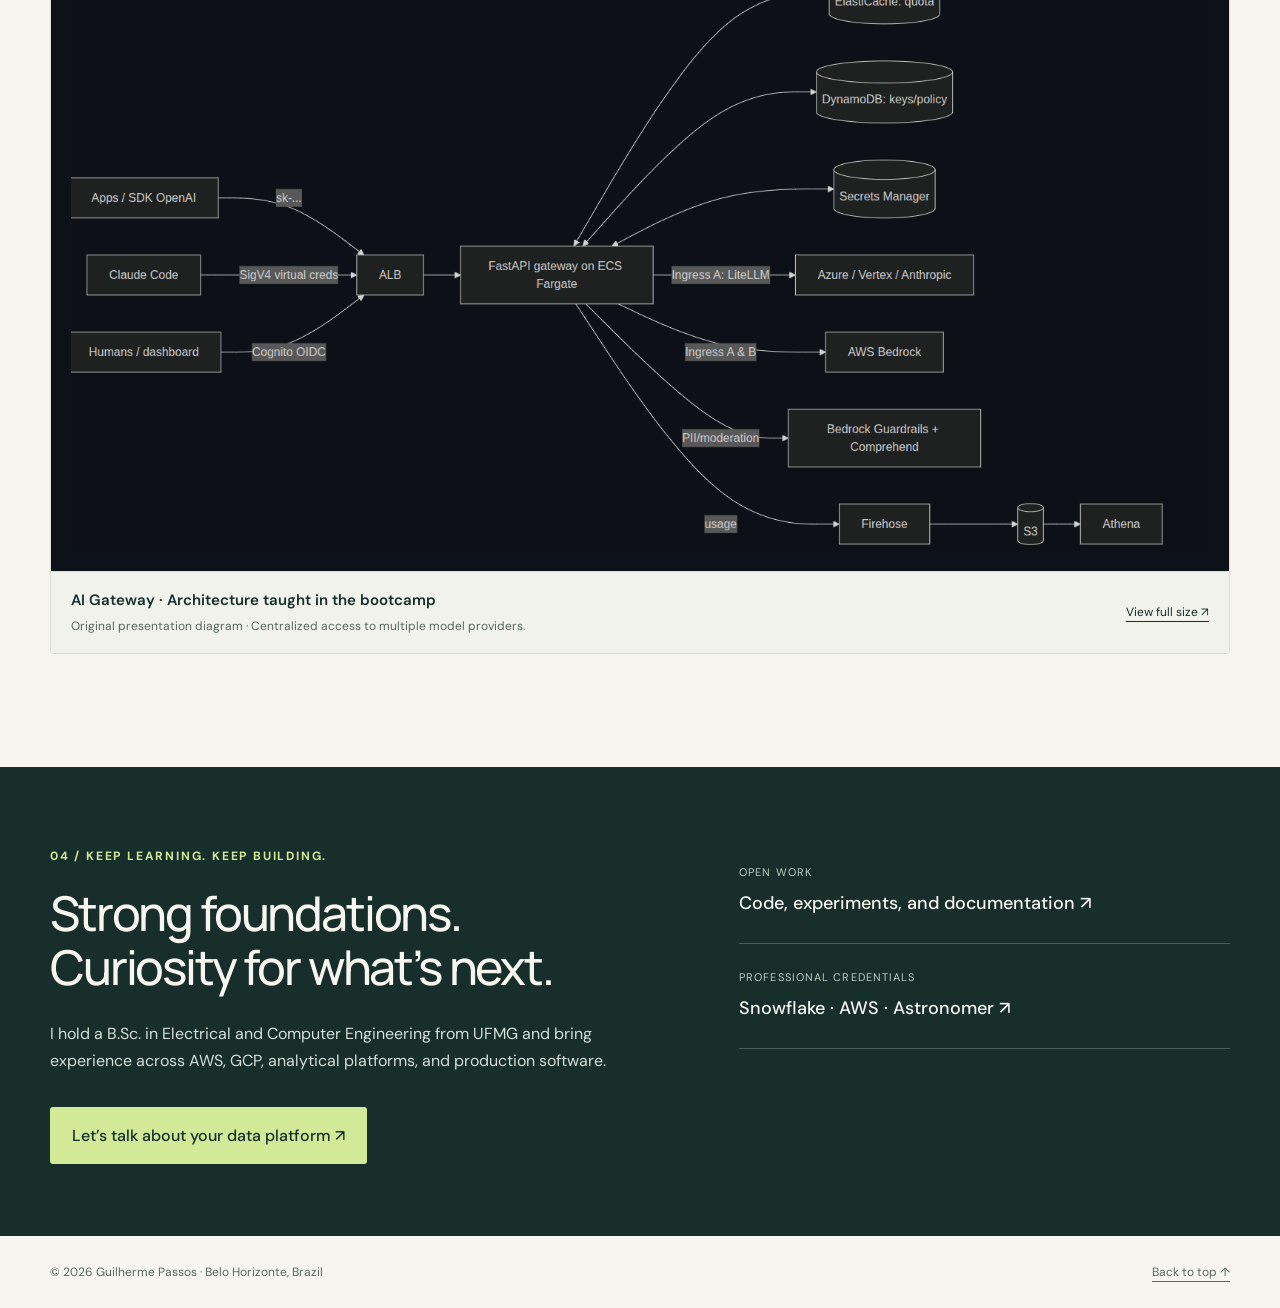
==== commit bb625dc8: "Refine Airbnb security engineering summary" ====
--- a/docs/index.html
+++ b/docs/index.html
@@ -17,7 +17,7 @@
 <div class="hero-bottom"><p>I build production data platforms for audience intelligence, smart-apartment integrations, and security—using Spark, Airflow, Snowflake, and cloud technologies.</p><div class="hero-links"><a class="button" href="#work">Explore my work <span>↓</span></a><a href="https://github.com/gpass0s">GitHub ↗</a><a href="https://linkedin.com/in/guilhermeepassos">LinkedIn ↗</a></div></div>
 <div class="expertise" aria-label="Core technologies"><span>Snowflake</span><span>Apache Airflow</span><span>Spark / PySpark</span><span>BigQuery</span><span>dbt</span><span>AWS &amp; GCP</span><span>Python</span><span>SQL</span><span>AWS Services</span><span>Terraform</span><span>Cloud Functions · Cloud Storage</span></div>
 </section>
-<section class="intro-band"><div class="wrap intro-grid"><div><span class="eyebrow">SOFTWARE ENGINEER · AIRBNB</span><p>I build Airflow and Spark platforms for Airbnb’s Vulnerability Management ecosystem; my certifications include SnowPro Core, AWS Data Analytics, Astronomer Airflow 3, and dbt Fundamentals.</p></div><div><span class="eyebrow">EDUCATION</span><p>B.Sc. in Electrical and Computer Engineering from UFMG, Brazil.</p></div><div><span class="eyebrow">DATA STACK</span><p>Python, SQL, Spark, Airflow, Snowflake, dbt, AWS, GCP, Terraform.</p></div></div></section>
+<section class="intro-band"><div class="wrap intro-grid"><div><span class="eyebrow">SOFTWARE ENGINEER · AIRBNB</span><p>I work in data security engineering at Airbnb, building organization-wide Vulnerability Management pipelines with Airflow and Spark and maintaining Elasticsearch platforms for security observability, threat detection, and response.</p></div><div><span class="eyebrow">EDUCATION</span><p>B.Sc. in Electrical and Computer Engineering from UFMG, Brazil.</p></div><div><span class="eyebrow">DATA STACK</span><p>Python, SQL, Spark, Airflow, Snowflake, dbt, AWS, GCP, Terraform.</p></div></div></section>
 <section id="certifications" class="wrap section certifications"><div class="section-heading"><div><span class="eyebrow">01 / CERTIFICATIONS</span><h2>Credentials earned.<br>Skills put to work.</h2></div><p>Verified credentials across cloud data, warehouse engineering, and workflow orchestration.</p></div><div class="cert-grid"><article class="cert-card"><a class="cert-preview" href="assets/certifications/snowpro-core-cof-c03.pdf" target="_blank" rel="noopener" aria-label="Open SnowPro Core certificate PDF"><img src="assets/certifications/snowpro-core-cof-c03.png" alt="SnowPro Core certification issued to Guilherme Passos by Snowflake, exam code COF-C03, issued November 17, 2026."></a><div class="cert-copy"><span class="eyebrow">SNOWFLAKE</span><h3>SnowPro Core</h3><p>COF-C03 · Passed November 17, 2026</p><div class="cert-links"><a href="https://achieve.snowflake.com/6665ba24-2c44-462e-a2ad-8d625ac378ff#acc.RHi6vVr0" target="_blank" rel="noopener">Verify credential ↗</a><a href="assets/certifications/snowpro-core-cof-c03.pdf" target="_blank" rel="noopener">View certificate PDF ↗</a></div></div></article><article class="cert-card"><a class="cert-preview" href="assets/certifications/astronomer-airflow3.pdf" target="_blank" rel="noopener" aria-label="Open Apache Airflow 3 Fundamentals certificate PDF"><img src="assets/certifications/astronomer-airflow3.png" alt="Astronomer Certification for Apache Airflow 3 Fundamentals, issued to Guilherme Passos July 24, 2025."></a><div class="cert-copy"><span class="eyebrow">ASTRONOMER</span><h3>Apache Airflow 3 Fundamentals</h3><p>Issued July 24, 2025</p><div class="cert-links"><a href="https://www.credly.com/badges/b779e104-75c5-4a9c-93f5-485f1810cb02" target="_blank" rel="noopener">Verify credential ↗</a><a href="assets/certifications/astronomer-airflow3.pdf" target="_blank" rel="noopener">View certificate PDF ↗</a></div></div></article><article class="cert-card"><a class="cert-preview" href="assets/certifications/aws-data-analytics-specialty.pdf" target="_blank" rel="noopener" aria-label="Open Certified Data Analytics – Specialty certificate PDF"><img src="assets/certifications/aws-data-analytics-specialty.png" alt="AWS Certified Data Analytics Specialty certificate issued to Guilherme Passos, February 25, 2024."></a><div class="cert-copy"><span class="eyebrow">AWS</span><h3>Certified Data Analytics – Specialty</h3><p>Issued February 25, 2024 · Valid through February 25, 2027</p><div class="cert-links"><a href="https://www.credly.com/badges/e1eb7589-2136-477a-b343-76576477d88d/" target="_blank" rel="noopener">Verify credential ↗</a><a href="assets/certifications/aws-data-analytics-specialty.pdf" target="_blank" rel="noopener">View certificate PDF ↗</a></div></div></article><article class="cert-card"><div class="cert-preview"><img src="assets/certifications/dbt-learn-fundamentals.png" alt="dbt Learn Fundamentals badge"></div><div class="cert-copy"><span class="eyebrow">DBT LABS</span><h3>dbt Learn Fundamentals</h3><p>Fundamentals learning badge</p><div class="cert-links"><a href="https://www.credential.net/4454de6d-4fe1-4289-b08b-de8d7758b8a4#acc.KPNnGXAc" target="_blank" rel="noopener">Verify credential ↗</a></div></div></article></div></section>
 
 
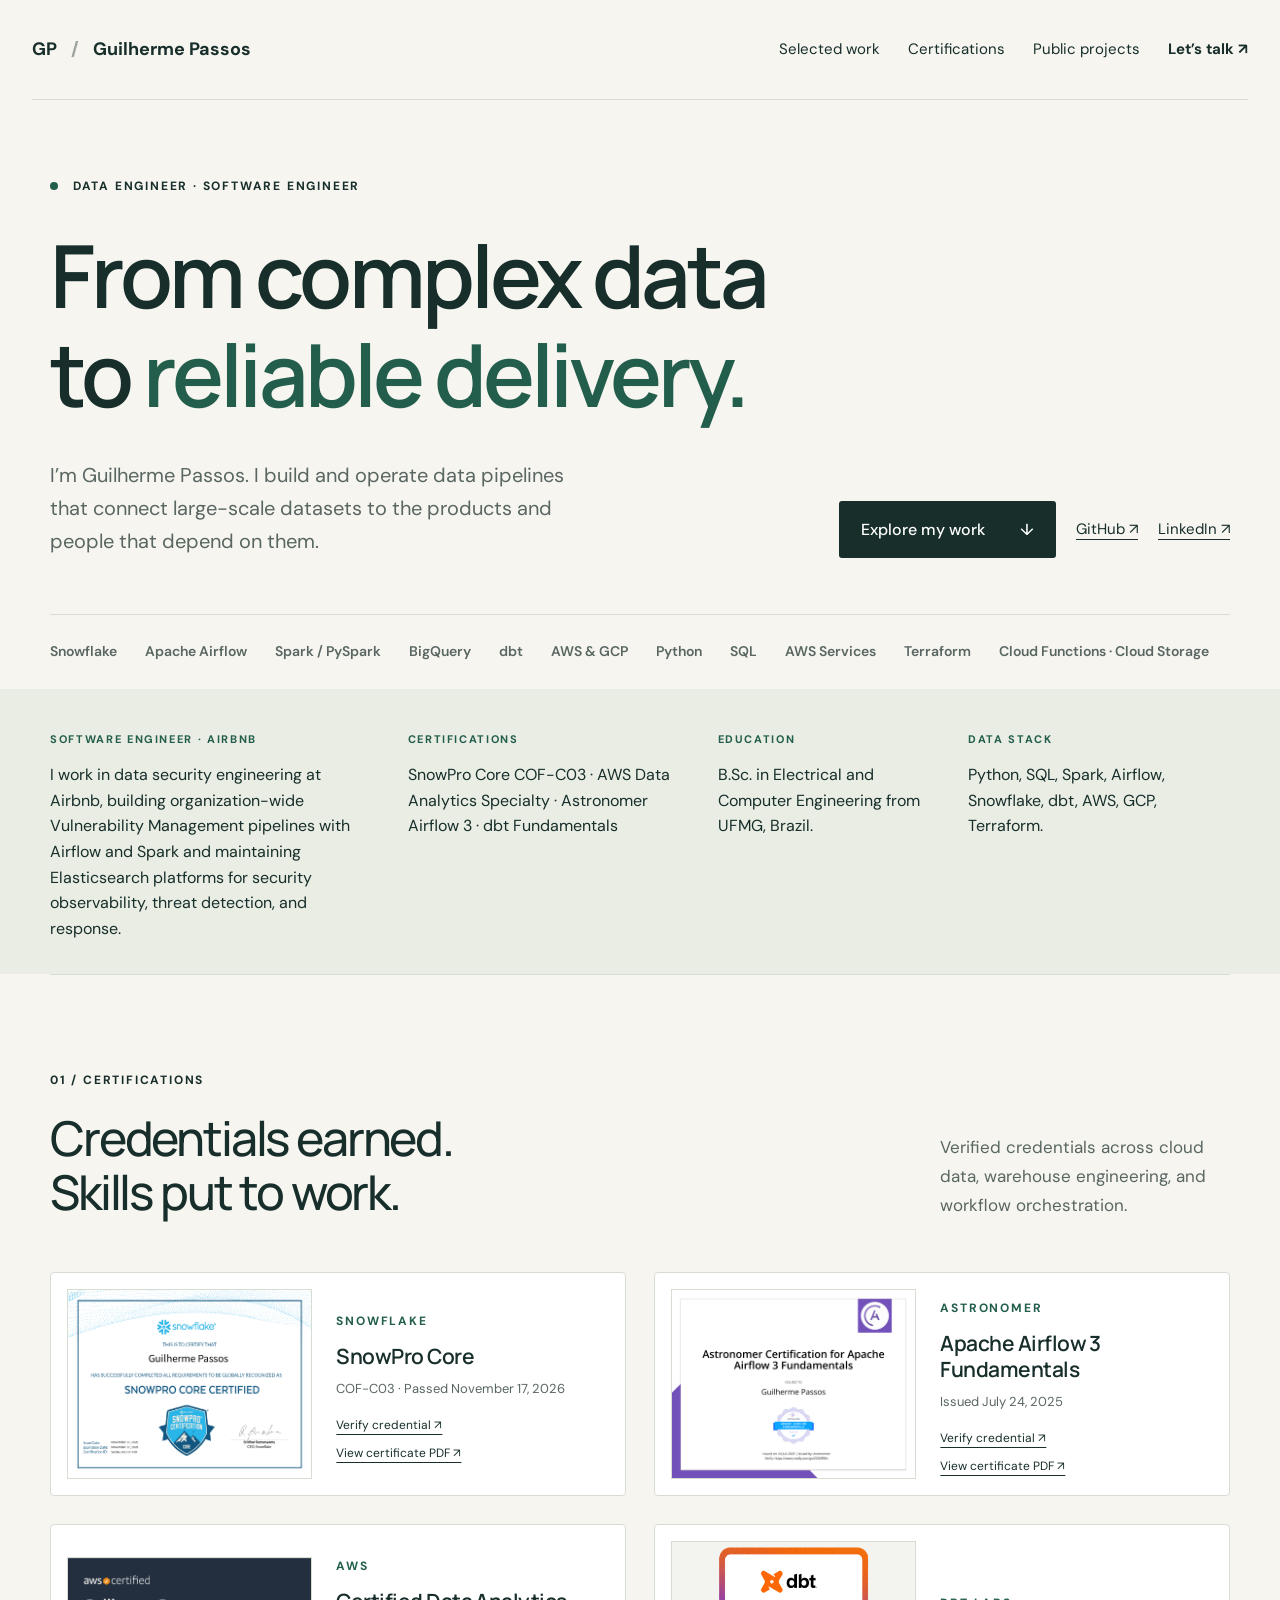
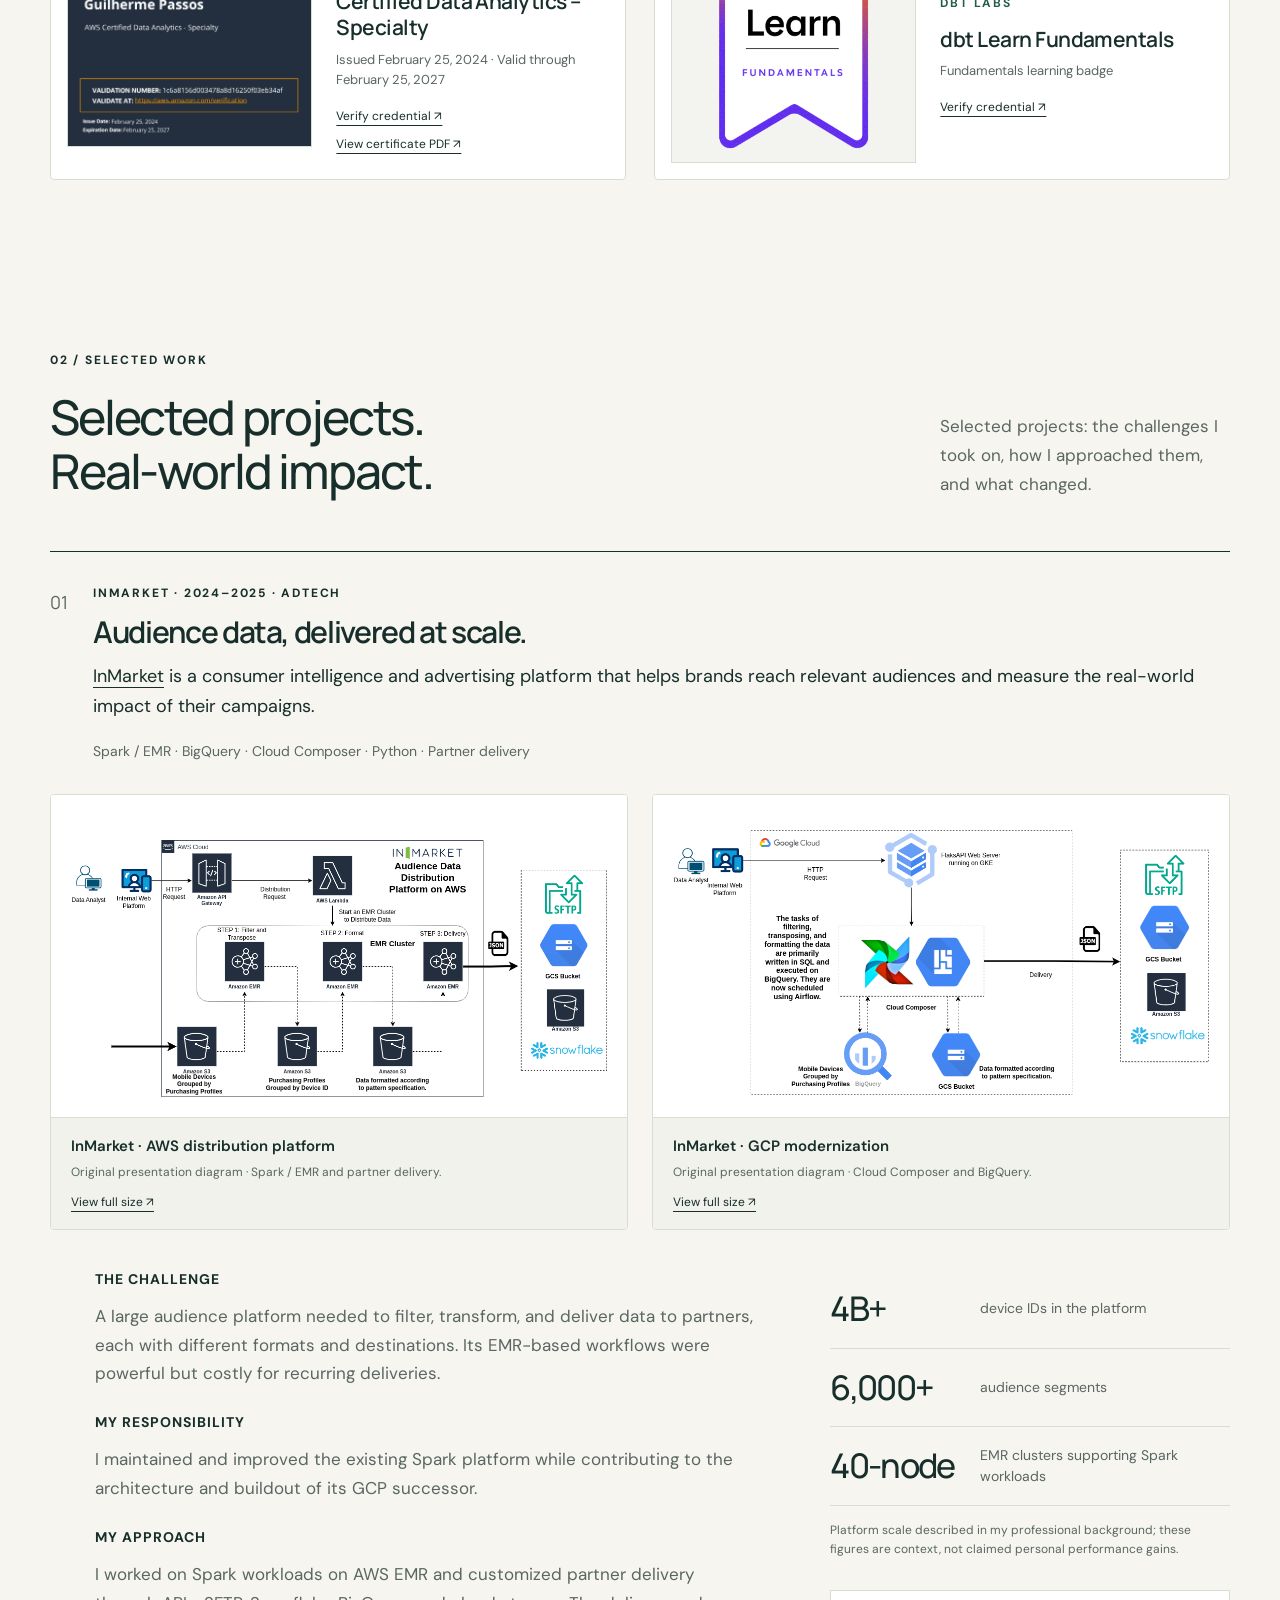
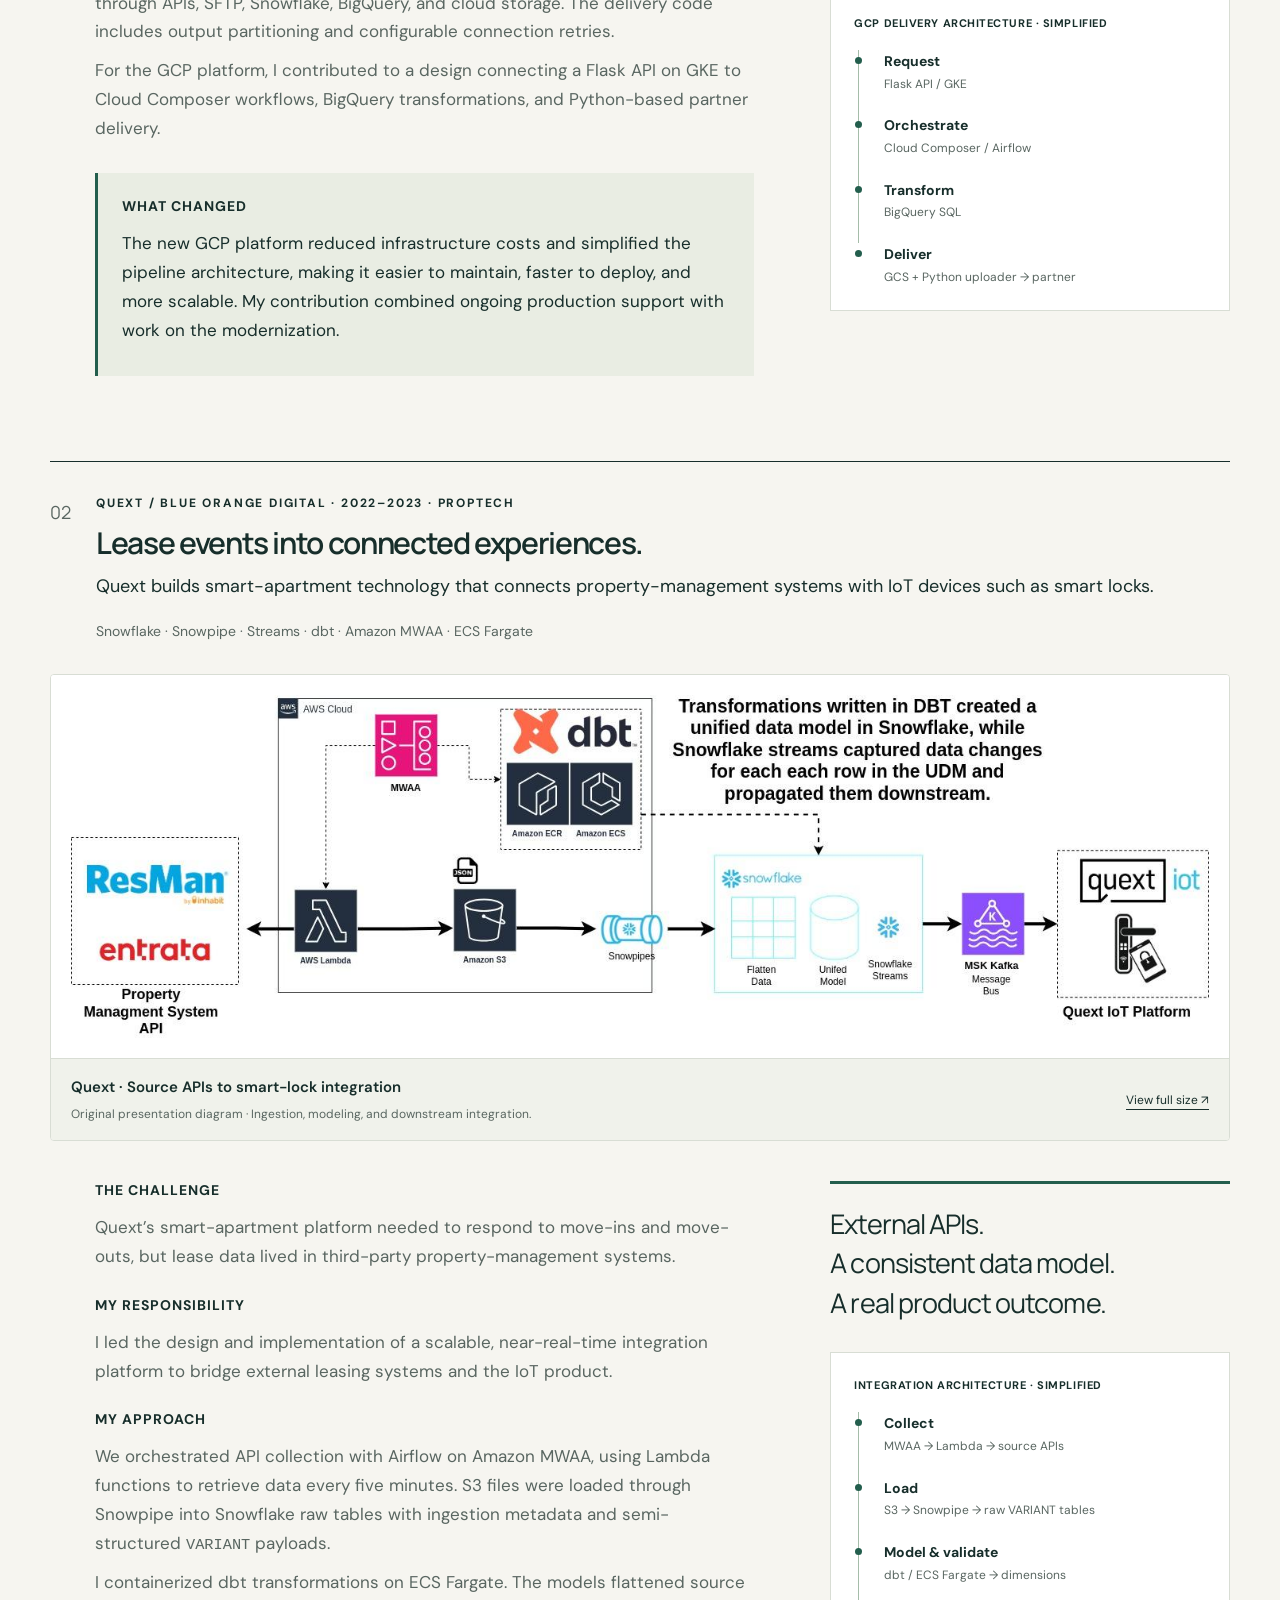
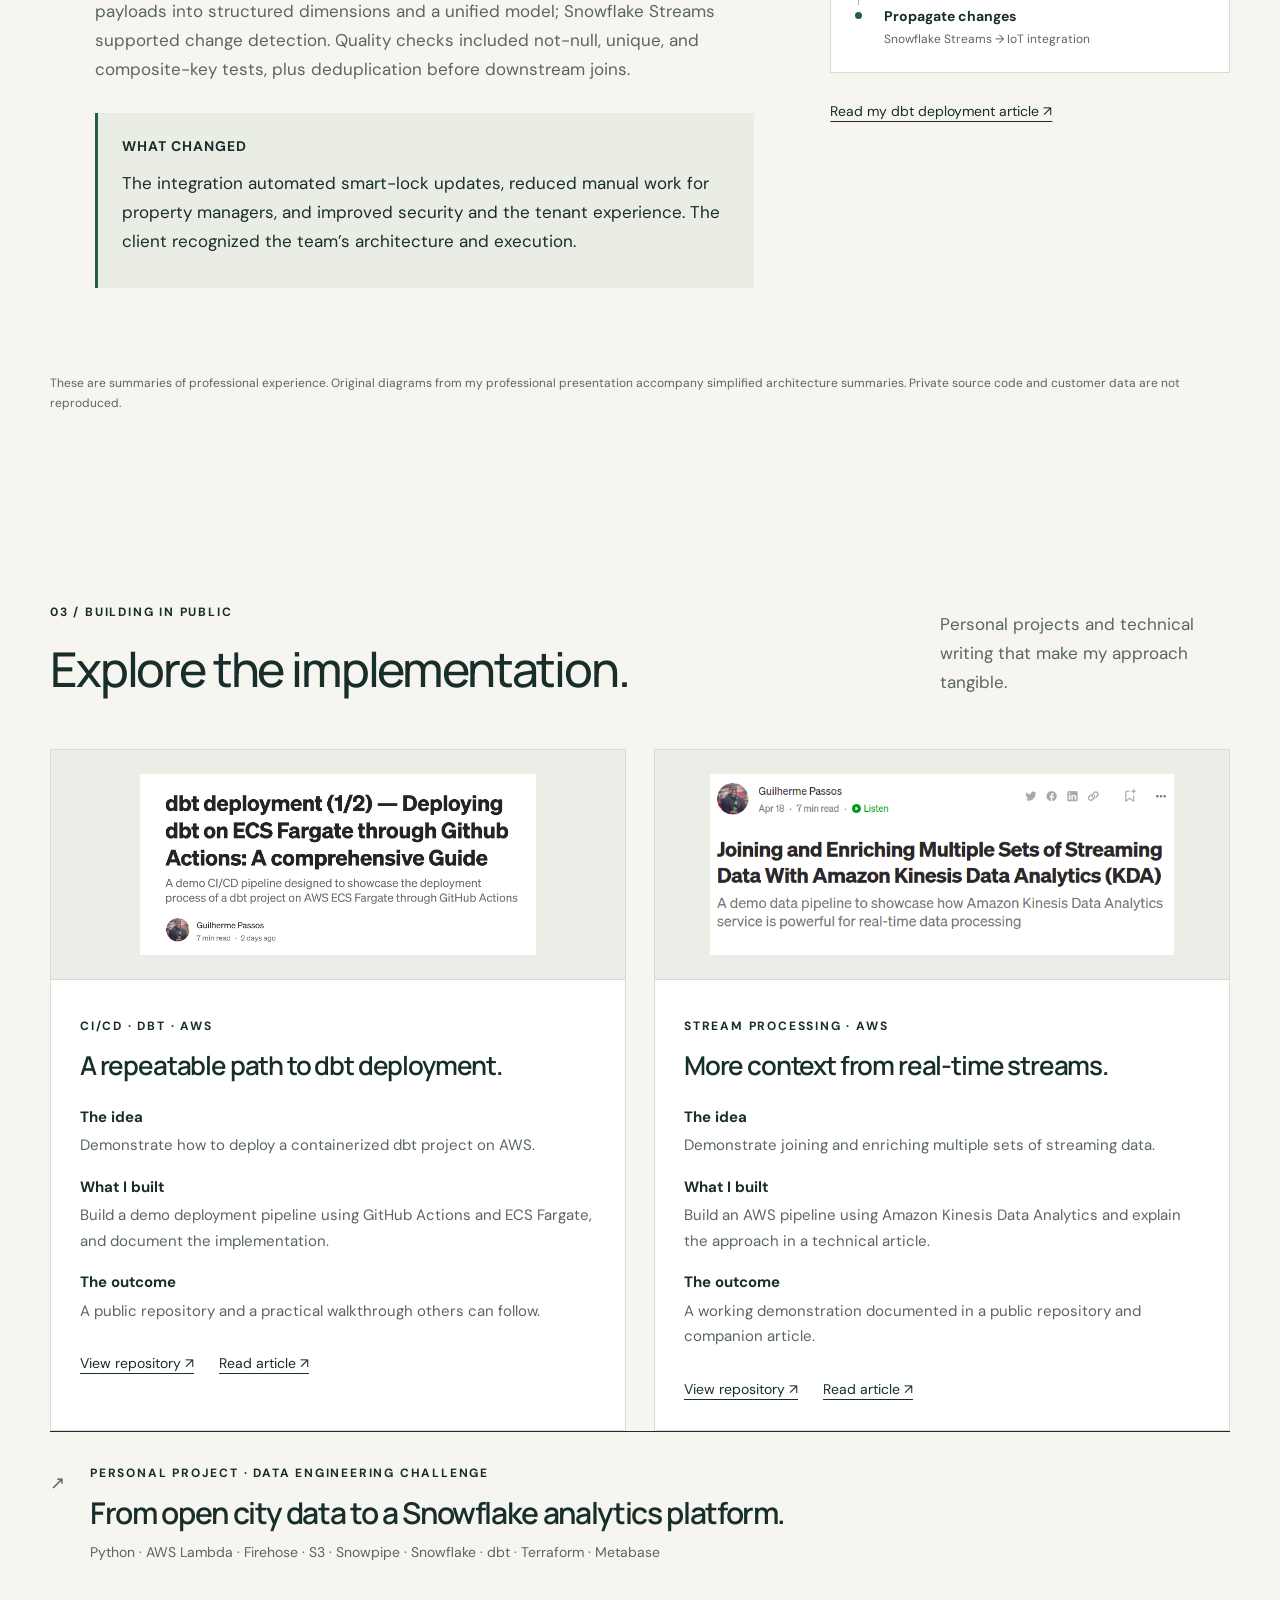
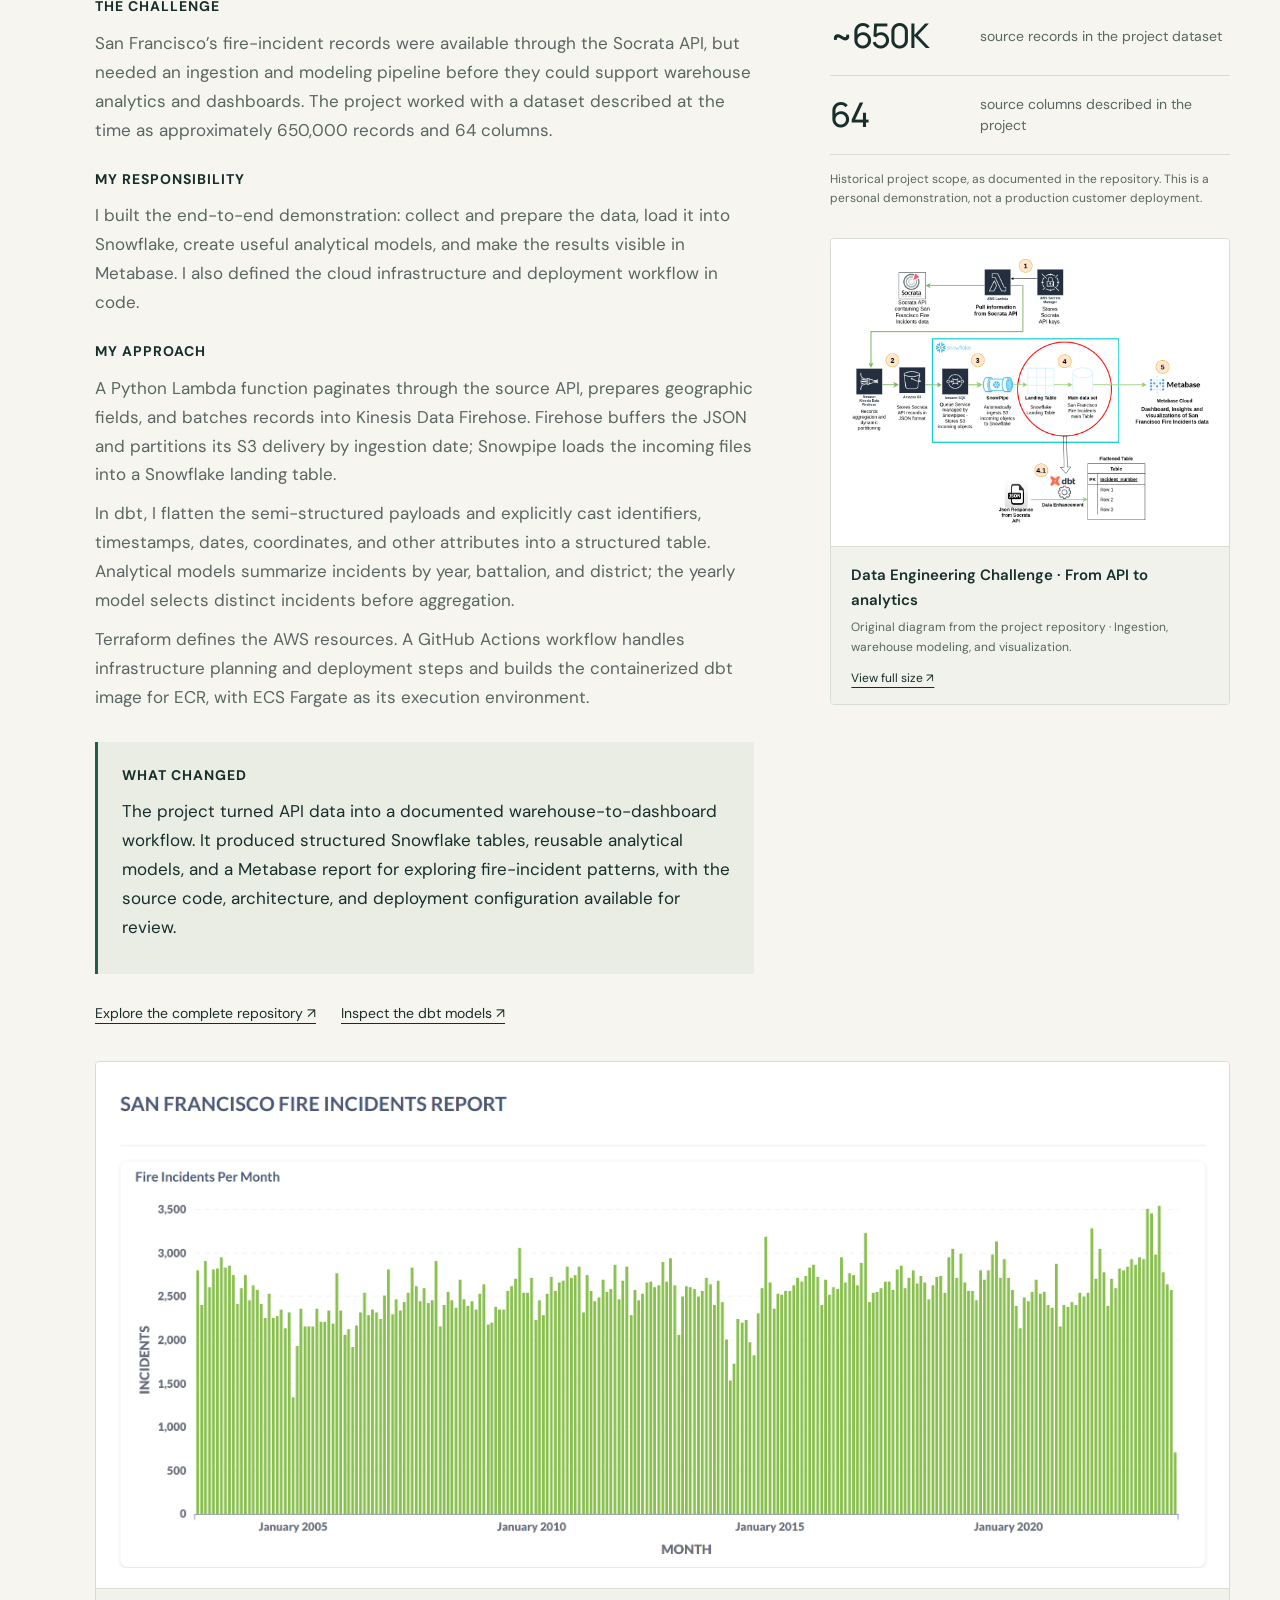
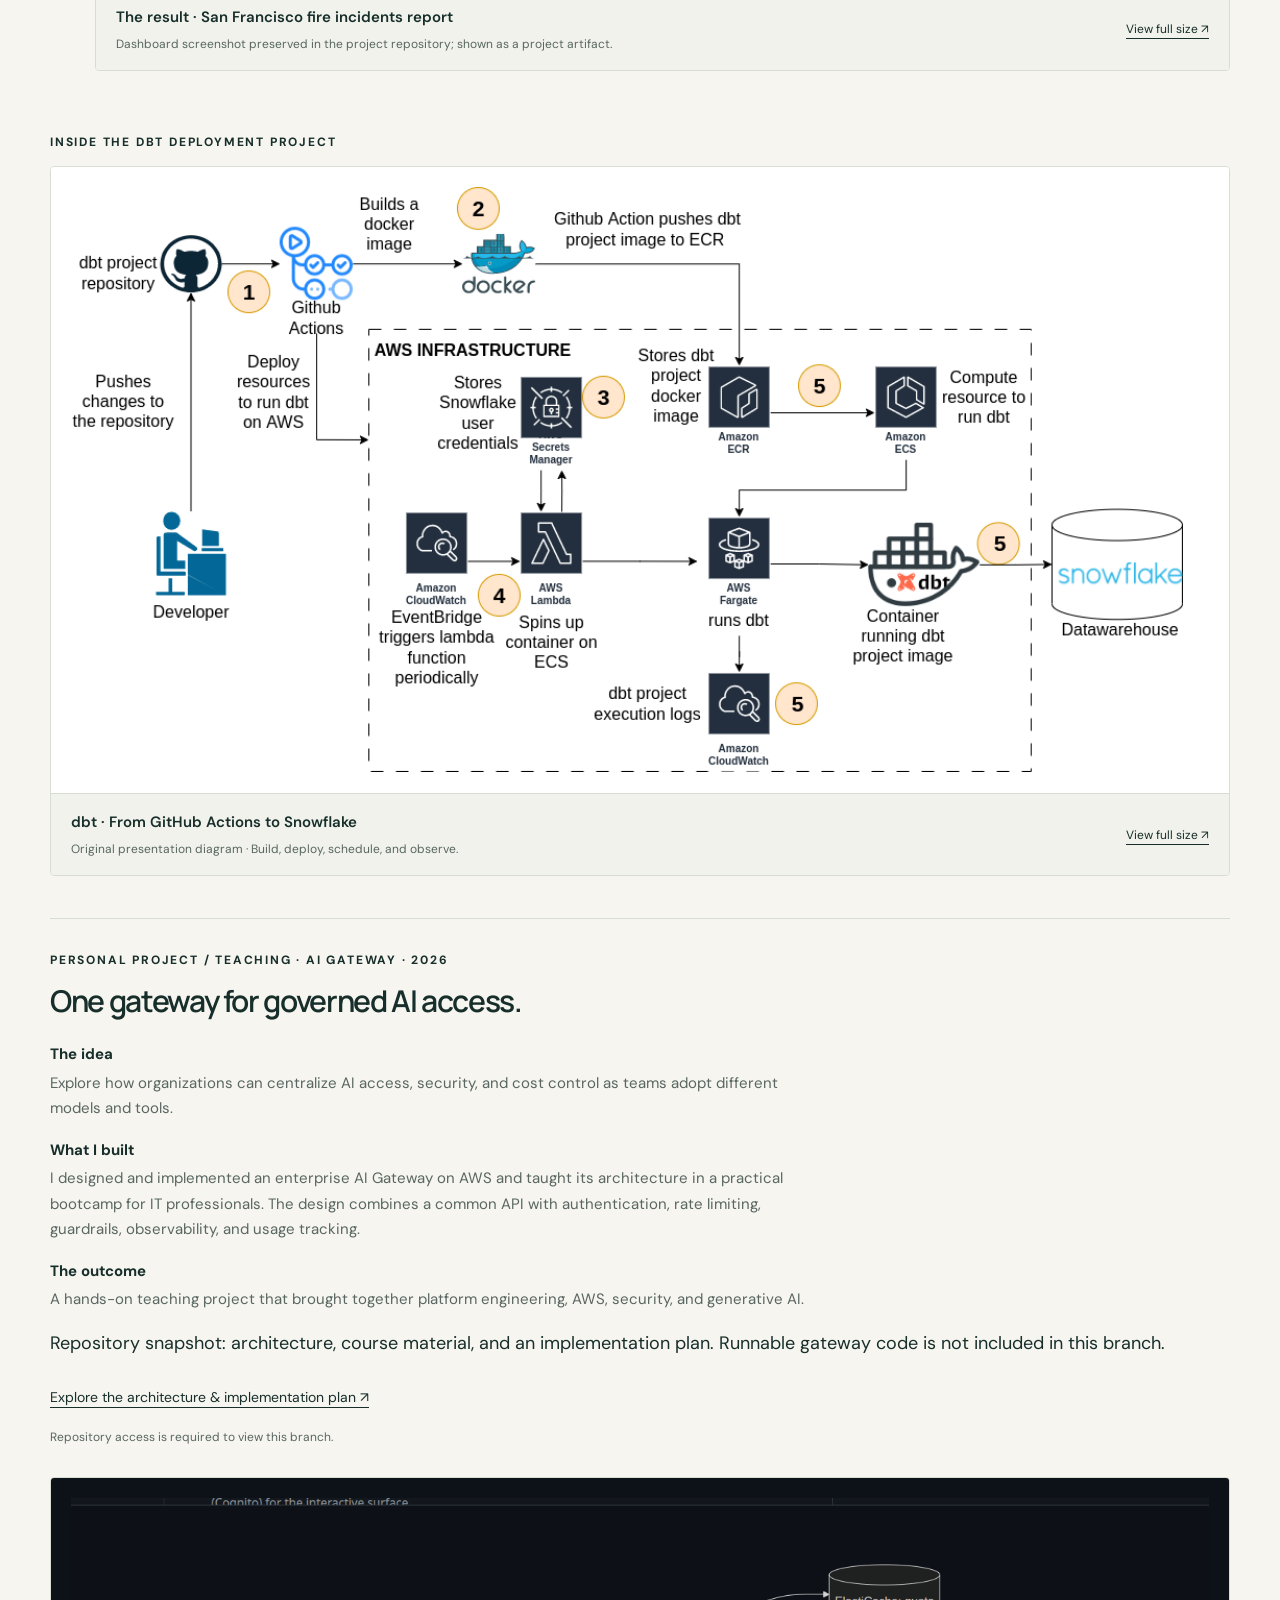
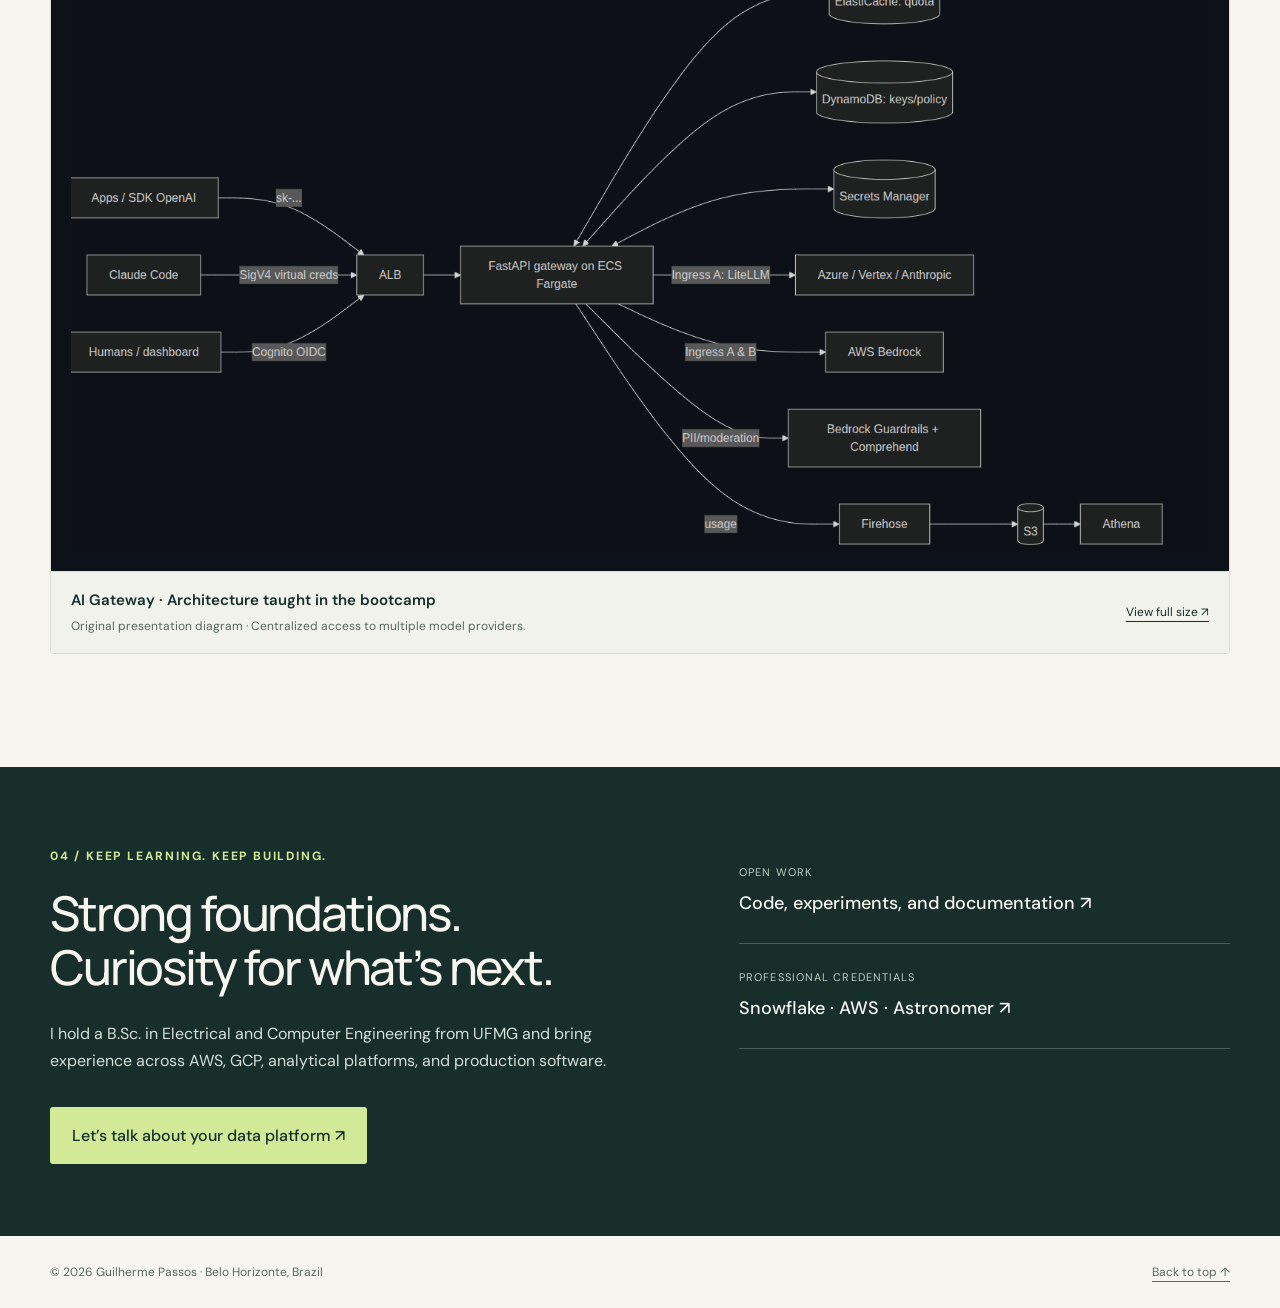
==== commit ec003825: "Restore portfolio intro and separate certifications" ====
--- a/docs/index.html
+++ b/docs/index.html
@@ -13,11 +13,11 @@
 <main id="main">
 <section class="hero wrap">
 <div class="eyebrow"><span class="status-dot"></span> DATA ENGINEER · SOFTWARE ENGINEER</div>
-<h1>From ingestion<br>to <em>impact.</em></h1>
-<div class="hero-bottom"><p>I build production data platforms for audience intelligence, smart-apartment integrations, and security—using Spark, Airflow, Snowflake, and cloud technologies.</p><div class="hero-links"><a class="button" href="#work">Explore my work <span>↓</span></a><a href="https://github.com/gpass0s">GitHub ↗</a><a href="https://linkedin.com/in/guilhermeepassos">LinkedIn ↗</a></div></div>
+<h1>From complex data<br>to <em>reliable delivery.</em></h1>
+<div class="hero-bottom"><p>I’m Guilherme Passos. I build and operate data pipelines that connect large-scale datasets to the products and people that depend on them.</p><div class="hero-links"><a class="button" href="#work">Explore my work <span>↓</span></a><a href="https://github.com/gpass0s">GitHub ↗</a><a href="https://linkedin.com/in/guilhermeepassos">LinkedIn ↗</a></div></div>
 <div class="expertise" aria-label="Core technologies"><span>Snowflake</span><span>Apache Airflow</span><span>Spark / PySpark</span><span>BigQuery</span><span>dbt</span><span>AWS &amp; GCP</span><span>Python</span><span>SQL</span><span>AWS Services</span><span>Terraform</span><span>Cloud Functions · Cloud Storage</span></div>
 </section>
-<section class="intro-band"><div class="wrap intro-grid"><div><span class="eyebrow">SOFTWARE ENGINEER · AIRBNB</span><p>I work in data security engineering at Airbnb, building organization-wide Vulnerability Management pipelines with Airflow and Spark and maintaining Elasticsearch platforms for security observability, threat detection, and response.</p></div><div><span class="eyebrow">EDUCATION</span><p>B.Sc. in Electrical and Computer Engineering from UFMG, Brazil.</p></div><div><span class="eyebrow">DATA STACK</span><p>Python, SQL, Spark, Airflow, Snowflake, dbt, AWS, GCP, Terraform.</p></div></div></section>
+<section class="intro-band"><div class="wrap intro-grid"><div><span class="eyebrow">SOFTWARE ENGINEER · AIRBNB</span><p>I work in data security engineering at Airbnb, building organization-wide Vulnerability Management pipelines with Airflow and Spark and maintaining Elasticsearch platforms for security observability, threat detection, and response.</p></div><div><span class="eyebrow">CERTIFICATIONS</span><p>SnowPro Core COF-C03 · AWS Data Analytics Specialty · Astronomer Airflow 3 · dbt Fundamentals</p></div><div><span class="eyebrow">EDUCATION</span><p>B.Sc. in Electrical and Computer Engineering from UFMG, Brazil.</p></div><div><span class="eyebrow">DATA STACK</span><p>Python, SQL, Spark, Airflow, Snowflake, dbt, AWS, GCP, Terraform.</p></div></div></section>
 <section id="certifications" class="wrap section certifications"><div class="section-heading"><div><span class="eyebrow">01 / CERTIFICATIONS</span><h2>Credentials earned.<br>Skills put to work.</h2></div><p>Verified credentials across cloud data, warehouse engineering, and workflow orchestration.</p></div><div class="cert-grid"><article class="cert-card"><a class="cert-preview" href="assets/certifications/snowpro-core-cof-c03.pdf" target="_blank" rel="noopener" aria-label="Open SnowPro Core certificate PDF"><img src="assets/certifications/snowpro-core-cof-c03.png" alt="SnowPro Core certification issued to Guilherme Passos by Snowflake, exam code COF-C03, issued November 17, 2026."></a><div class="cert-copy"><span class="eyebrow">SNOWFLAKE</span><h3>SnowPro Core</h3><p>COF-C03 · Passed November 17, 2026</p><div class="cert-links"><a href="https://achieve.snowflake.com/6665ba24-2c44-462e-a2ad-8d625ac378ff#acc.RHi6vVr0" target="_blank" rel="noopener">Verify credential ↗</a><a href="assets/certifications/snowpro-core-cof-c03.pdf" target="_blank" rel="noopener">View certificate PDF ↗</a></div></div></article><article class="cert-card"><a class="cert-preview" href="assets/certifications/astronomer-airflow3.pdf" target="_blank" rel="noopener" aria-label="Open Apache Airflow 3 Fundamentals certificate PDF"><img src="assets/certifications/astronomer-airflow3.png" alt="Astronomer Certification for Apache Airflow 3 Fundamentals, issued to Guilherme Passos July 24, 2025."></a><div class="cert-copy"><span class="eyebrow">ASTRONOMER</span><h3>Apache Airflow 3 Fundamentals</h3><p>Issued July 24, 2025</p><div class="cert-links"><a href="https://www.credly.com/badges/b779e104-75c5-4a9c-93f5-485f1810cb02" target="_blank" rel="noopener">Verify credential ↗</a><a href="assets/certifications/astronomer-airflow3.pdf" target="_blank" rel="noopener">View certificate PDF ↗</a></div></div></article><article class="cert-card"><a class="cert-preview" href="assets/certifications/aws-data-analytics-specialty.pdf" target="_blank" rel="noopener" aria-label="Open Certified Data Analytics – Specialty certificate PDF"><img src="assets/certifications/aws-data-analytics-specialty.png" alt="AWS Certified Data Analytics Specialty certificate issued to Guilherme Passos, February 25, 2024."></a><div class="cert-copy"><span class="eyebrow">AWS</span><h3>Certified Data Analytics – Specialty</h3><p>Issued February 25, 2024 · Valid through February 25, 2027</p><div class="cert-links"><a href="https://www.credly.com/badges/e1eb7589-2136-477a-b343-76576477d88d/" target="_blank" rel="noopener">Verify credential ↗</a><a href="assets/certifications/aws-data-analytics-specialty.pdf" target="_blank" rel="noopener">View certificate PDF ↗</a></div></div></article><article class="cert-card"><div class="cert-preview"><img src="assets/certifications/dbt-learn-fundamentals.png" alt="dbt Learn Fundamentals badge"></div><div class="cert-copy"><span class="eyebrow">DBT LABS</span><h3>dbt Learn Fundamentals</h3><p>Fundamentals learning badge</p><div class="cert-links"><a href="https://www.credential.net/4454de6d-4fe1-4289-b08b-de8d7758b8a4#acc.KPNnGXAc" target="_blank" rel="noopener">Verify credential ↗</a></div></div></article></div></section>
 
 
--- a/docs/styles.css
+++ b/docs/styles.css
@@ -1,6 +1,6 @@
 @import url('https://fonts.googleapis.com/css2?family=DM+Sans:wght@400;500;600;700&family=Manrope:wght@400;500;600;700;800&display=swap');
-:root{--paper:#f6f5f0;--ink:#172e2b;--muted:#596661;--line:#d8ddd4;--green:#235e4d;--lime:#d2ea98;--white:#fff;--font:'DM Sans',Arial,sans-serif;--display:'Manrope',Arial,sans-serif}*{box-sizing:border-box}html{scroll-behavior:smooth;scroll-padding-top:30px}body{margin:0;background:var(--paper);color:var(--ink);font-family:var(--font);font-size:18px;line-height:1.7}a{color:inherit;text-underline-offset:5px}a:hover{color:var(--green)}a:focus-visible{outline:3px solid #8c5600;outline-offset:5px}h1,h2,h3,h4,p{margin-top:0}h1,h2,h3{font-family:var(--display);line-height:1.13;letter-spacing:-.045em}h1{font-size:clamp(48px,6.8vw,94px);font-weight:600;margin:30px 0 36px}h1 em{font-style:normal;color:var(--green)}h2{font-size:clamp(32px,3.8vw,48px);font-weight:500;margin:17px 0 0}h3{font-size:30px;font-weight:600}p{margin-bottom:18px}code{font-size:.9em}.wrap{width:min(1180px,calc(100% - 96px));margin:auto}.eyebrow{font-size:12px;font-weight:700;letter-spacing:.15em;line-height:1.6}.site-header{width:min(1320px,calc(100% - 64px));margin:auto;min-height:100px;display:flex;justify-content:space-between;align-items:center;border-bottom:1px solid var(--line);gap:30px}.wordmark{text-decoration:none;font-weight:700;font-size:18px;white-space:nowrap}.wordmark span{color:#9aa49c;margin:0 10px}nav{display:flex;gap:28px;font-size:15px}nav a{text-decoration:none}.contact-link{font-weight:700}.skip{position:absolute;top:-80px;background:white;padding:12px;z-index:10}.skip:focus{top:0}.hero{padding:77px 0 0}.status-dot{display:inline-block;width:8px;height:8px;background:var(--green);border-radius:50%;margin-right:10px}.hero-bottom{display:flex;justify-content:space-between;align-items:end;gap:50px}.hero-bottom p{max-width:540px;color:var(--muted);font-size:20px;line-height:1.65;margin:0}.hero-links{display:flex;flex-wrap:wrap;gap:20px;align-items:center;font-size:15px}.button{display:inline-flex;justify-content:space-between;gap:35px;background:var(--ink);color:white;padding:15px 22px;text-decoration:none;border-radius:3px;font-weight:500;font-size:16px}.button:hover{background:var(--green);color:white}.expertise{display:flex;gap:28px;flex-wrap:wrap;border-top:1px solid var(--line);padding:25px 0;margin-top:56px;font-size:14px;font-weight:600;color:var(--muted)}.intro-band{background:#e9ede3;padding:33px 0}.intro-grid{display:grid;grid-template-columns:1fr 1.3fr 1.1fr;gap:60px}.intro-grid .eyebrow{font-size:11px;color:var(--green)}.intro-grid p{font-size:16px;line-height:1.6;margin:10px 0 0}.section{padding-top:88px;padding-bottom:75px}.section-heading{display:flex;justify-content:space-between;align-items:end;gap:45px;margin-bottom:52px}.section-heading>p{max-width:290px;color:var(--muted);font-size:17px;margin:0}.case{border-top:1px solid var(--ink);padding-top:32px;margin-bottom:62px}.case-head{display:flex;gap:25px;margin-bottom:30px}.case-number{font-family:var(--display);font-size:18px;color:var(--muted);padding-top:3px}.case-head h3{margin:12px 0}.case-subtitle{font-size:14px;color:var(--muted);margin:0}.case-layout{display:grid;grid-template-columns:1.65fr 1fr;gap:76px;padding-left:45px}.star section{margin-bottom:23px}.star h4{font-size:14px;letter-spacing:.07em;text-transform:uppercase;display:flex;align-items:center;gap:10px;margin-bottom:10px}.star h4 span{display:grid;place-items:center;border:1px solid var(--line);width:24px;height:24px;border-radius:50%;font-size:12px;color:var(--green)}.star p{font-size:17px;color:var(--muted);margin-bottom:10px}.star .result{background:#e9ede3;padding:22px 24px;border-left:3px solid var(--green);margin-top:30px}.result p{color:var(--ink)}.case-aside{padding-top:2px}.metric{display:flex;gap:20px;align-items:center;border-bottom:1px solid var(--line);padding:10px 0}.metric strong{font-family:var(--display);font-size:34px;letter-spacing:-.05em;min-width:130px;font-weight:500}.metric span{font-size:14px;color:var(--muted);line-height:1.5}.caption{font-size:12px;color:var(--muted);margin-top:15px;line-height:1.6}.flow{margin:30px 0 22px;background:#fff;border:1px solid var(--line);padding:23px}.flow figcaption{font-size:11px;letter-spacing:.05em;text-transform:uppercase;font-weight:700;margin-bottom:18px}.flow ol{list-style:none;margin:0;padding:0}.flow li{position:relative;padding:0 0 20px 25px;border-left:1px solid #a5bca9;margin-left:4px}.flow li:before{position:absolute;content:'';width:7px;height:7px;border-radius:50%;background:var(--green);left:-4px;top:7px}.flow li:last-child{padding-bottom:0;border-left-color:transparent}.flow b,.flow span{display:block;font-size:14px}.flow span{font-size:12px;color:var(--muted)}.pullquote{font-family:var(--display);font-size:27px;line-height:1.45;letter-spacing:-.035em;border-top:3px solid var(--green);padding-top:20px}.text-link{font-size:14px}.recovery{background:var(--ink);color:var(--paper);padding:45px;display:grid;grid-template-columns:1fr 1.2fr;gap:65px;border-radius:4px}.recovery h3{font-size:37px;margin:20px 0}.recovery p{font-size:16px;color:#d5dfd7}.recovery .eyebrow{color:var(--lime)}.recovery .star p{color:#d5dfd7}.recovery .star h4 span{color:var(--lime);border-color:#54716a}.recovery .star section:last-child{margin-bottom:0}.recovery a:hover,.closing a:hover{color:var(--lime)}.credential{display:block;font-size:14px;border-top:1px solid #54716a;padding-top:20px;margin-top:30px}.section-note{font-size:12px;color:var(--muted);margin-top:22px}.practice{background:#e9ede3}.practice-grid{display:grid;grid-template-columns:1fr 1fr;gap:75px}.practice-grid article{border-top:1px solid #9fac9c;padding-top:22px}.small-number{font-size:14px;color:var(--green)}.practice h3{font-size:25px;margin-top:22px}.practice p,.review-steps{font-size:17px;color:var(--muted)}.review-steps{padding-left:22px}.review-steps li{padding-left:8px;margin-bottom:8px}.tags{display:flex;flex-wrap:wrap;gap:8px;margin-top:25px}.tags span{font-size:12px;border:1px solid #b8c6b6;border-radius:3px;padding:5px 10px}.project-grid{display:grid;grid-template-columns:1fr 1fr;gap:28px}.project{border:1px solid var(--line);background:#fff}.project-image{display:flex;align-items:center;justify-content:center;height:230px;padding:24px;background:#ebeee6;border-bottom:1px solid var(--line)}.project-image img{max-width:100%;max-height:100%;height:auto;object-fit:contain}.project-body{padding:29px}.project-body h3{font-size:26px;margin:12px 0 24px}.mini-star{font-size:15px}.mini-star dt{font-weight:700;margin:16px 0 3px}.mini-star dd{margin:0;color:var(--muted)}.project-links{display:flex;gap:25px;font-size:14px;margin-top:28px}.more-projects{display:flex;gap:20px;align-items:center;border-bottom:1px solid var(--line);padding:25px 0;font-size:15px;text-decoration:none}.more-projects span{font-size:11px;text-transform:uppercase;letter-spacing:.06em;color:var(--muted);white-space:nowrap}.more-projects b{margin-left:auto}.closing{background:var(--ink);color:var(--paper);padding:72px 0}.closing-grid{display:grid;grid-template-columns:1.2fr 1fr;gap:100px}.closing .eyebrow{color:var(--lime)}.closing h2{margin-bottom:25px}.closing p{color:#d5dfd7;font-size:16px}.button.light{background:var(--lime);color:var(--ink);margin-top:15px}.credentials>a,.credentials>div{display:block;padding:24px 0;border-bottom:1px solid #45615b;text-decoration:none}.credentials span{display:block;font-size:11px;letter-spacing:.1em;color:#bdcfc4;margin-bottom:7px}.credentials strong{font-size:18px;font-weight:500}.credentials p{font-size:14px;margin:7px 0 0}footer{display:flex;justify-content:space-between;gap:20px;font-size:12px;padding-top:26px;padding-bottom:26px;color:var(--muted)}
-@media(min-width:1500px){.hero{padding-top:100px}}@media(max-width:1000px){.wrap{width:calc(100% - 56px)}nav{gap:16px}.hero-bottom{display:block}.hero-links{margin-top:26px}.case-layout{gap:35px}.intro-grid{gap:25px}.metric{display:block}.metric span{display:block}.closing-grid{gap:40px}.recovery{gap:35px;padding:32px}}@media(max-width:700px){.wrap{width:calc(100% - 36px)}.site-header{width:calc(100% - 36px);align-items:start;flex-direction:column;justify-content:center;gap:16px;padding:20px 0}.wordmark{font-size:16px}nav{gap:19px;flex-wrap:wrap;font-size:12px}.contact-link{display:none}.hero{padding-top:44px}h1{font-size:clamp(39px,9.4vw,65px);margin:25px 0}.hero-bottom p{font-size:18px}.hero-links{gap:16px}.expertise{gap:12px 20px;margin-top:36px;padding:20px 0}.intro-grid{grid-template-columns:1fr;gap:25px}.intro-grid p br{display:none}.section{padding:55px 0}.section-heading{display:block;margin-bottom:35px}.section-heading>p{margin-top:20px;max-width:100%}.case-head{gap:12px}.case-head h3{font-size:27px}.case-layout{grid-template-columns:1fr;padding-left:0;gap:20px}.case-aside{border-top:1px solid var(--line);padding-top:20px}.metric{display:flex}.metric strong{min-width:130px}.case{margin-bottom:45px}.recovery{grid-template-columns:1fr;padding:25px;gap:25px}.recovery h3{font-size:32px}.practice-grid,.project-grid,.closing-grid{grid-template-columns:1fr;gap:30px}.project-image{height:200px}.project-body{padding:23px}.more-projects{align-items:start;flex-wrap:wrap;gap:8px}.more-projects span{width:100%}.closing{padding:50px 0}.closing-grid{gap:20px}footer{align-items:start;flex-direction:column;gap:8px}}
+:root{--paper:#f6f5f0;--ink:#172e2b;--muted:#596661;--line:#d8ddd4;--green:#235e4d;--lime:#d2ea98;--white:#fff;--font:'DM Sans',Arial,sans-serif;--display:'Manrope',Arial,sans-serif}*{box-sizing:border-box}html{scroll-behavior:smooth;scroll-padding-top:30px}body{margin:0;background:var(--paper);color:var(--ink);font-family:var(--font);font-size:18px;line-height:1.7}a{color:inherit;text-underline-offset:5px}a:hover{color:var(--green)}a:focus-visible{outline:3px solid #8c5600;outline-offset:5px}h1,h2,h3,h4,p{margin-top:0}h1,h2,h3{font-family:var(--display);line-height:1.13;letter-spacing:-.045em}h1{font-size:clamp(48px,6.8vw,94px);font-weight:600;margin:30px 0 36px}h1 em{font-style:normal;color:var(--green)}h2{font-size:clamp(32px,3.8vw,48px);font-weight:500;margin:17px 0 0}h3{font-size:30px;font-weight:600}p{margin-bottom:18px}code{font-size:.9em}.wrap{width:min(1180px,calc(100% - 96px));margin:auto}.eyebrow{font-size:12px;font-weight:700;letter-spacing:.15em;line-height:1.6}.site-header{width:min(1320px,calc(100% - 64px));margin:auto;min-height:100px;display:flex;justify-content:space-between;align-items:center;border-bottom:1px solid var(--line);gap:30px}.wordmark{text-decoration:none;font-weight:700;font-size:18px;white-space:nowrap}.wordmark span{color:#9aa49c;margin:0 10px}nav{display:flex;gap:28px;font-size:15px}nav a{text-decoration:none}.contact-link{font-weight:700}.skip{position:absolute;top:-80px;background:white;padding:12px;z-index:10}.skip:focus{top:0}.hero{padding:77px 0 0}.status-dot{display:inline-block;width:8px;height:8px;background:var(--green);border-radius:50%;margin-right:10px}.hero-bottom{display:flex;justify-content:space-between;align-items:end;gap:50px}.hero-bottom p{max-width:540px;color:var(--muted);font-size:20px;line-height:1.65;margin:0}.hero-links{display:flex;flex-wrap:wrap;gap:20px;align-items:center;font-size:15px}.button{display:inline-flex;justify-content:space-between;gap:35px;background:var(--ink);color:white;padding:15px 22px;text-decoration:none;border-radius:3px;font-weight:500;font-size:16px}.button:hover{background:var(--green);color:white}.expertise{display:flex;gap:28px;flex-wrap:wrap;border-top:1px solid var(--line);padding:25px 0;margin-top:56px;font-size:14px;font-weight:600;color:var(--muted)}.intro-band{background:#e9ede3;padding:33px 0}.intro-grid{display:grid;grid-template-columns:1.35fr 1.15fr .9fr 1.1fr;gap:36px}.intro-grid .eyebrow{font-size:11px;color:var(--green)}.intro-grid p{font-size:16px;line-height:1.6;margin:10px 0 0}.section{padding-top:88px;padding-bottom:75px}.section-heading{display:flex;justify-content:space-between;align-items:end;gap:45px;margin-bottom:52px}.section-heading>p{max-width:290px;color:var(--muted);font-size:17px;margin:0}.case{border-top:1px solid var(--ink);padding-top:32px;margin-bottom:62px}.case-head{display:flex;gap:25px;margin-bottom:30px}.case-number{font-family:var(--display);font-size:18px;color:var(--muted);padding-top:3px}.case-head h3{margin:12px 0}.case-subtitle{font-size:14px;color:var(--muted);margin:0}.case-layout{display:grid;grid-template-columns:1.65fr 1fr;gap:76px;padding-left:45px}.star section{margin-bottom:23px}.star h4{font-size:14px;letter-spacing:.07em;text-transform:uppercase;display:flex;align-items:center;gap:10px;margin-bottom:10px}.star h4 span{display:grid;place-items:center;border:1px solid var(--line);width:24px;height:24px;border-radius:50%;font-size:12px;color:var(--green)}.star p{font-size:17px;color:var(--muted);margin-bottom:10px}.star .result{background:#e9ede3;padding:22px 24px;border-left:3px solid var(--green);margin-top:30px}.result p{color:var(--ink)}.case-aside{padding-top:2px}.metric{display:flex;gap:20px;align-items:center;border-bottom:1px solid var(--line);padding:10px 0}.metric strong{font-family:var(--display);font-size:34px;letter-spacing:-.05em;min-width:130px;font-weight:500}.metric span{font-size:14px;color:var(--muted);line-height:1.5}.caption{font-size:12px;color:var(--muted);margin-top:15px;line-height:1.6}.flow{margin:30px 0 22px;background:#fff;border:1px solid var(--line);padding:23px}.flow figcaption{font-size:11px;letter-spacing:.05em;text-transform:uppercase;font-weight:700;margin-bottom:18px}.flow ol{list-style:none;margin:0;padding:0}.flow li{position:relative;padding:0 0 20px 25px;border-left:1px solid #a5bca9;margin-left:4px}.flow li:before{position:absolute;content:'';width:7px;height:7px;border-radius:50%;background:var(--green);left:-4px;top:7px}.flow li:last-child{padding-bottom:0;border-left-color:transparent}.flow b,.flow span{display:block;font-size:14px}.flow span{font-size:12px;color:var(--muted)}.pullquote{font-family:var(--display);font-size:27px;line-height:1.45;letter-spacing:-.035em;border-top:3px solid var(--green);padding-top:20px}.text-link{font-size:14px}.recovery{background:var(--ink);color:var(--paper);padding:45px;display:grid;grid-template-columns:1fr 1.2fr;gap:65px;border-radius:4px}.recovery h3{font-size:37px;margin:20px 0}.recovery p{font-size:16px;color:#d5dfd7}.recovery .eyebrow{color:var(--lime)}.recovery .star p{color:#d5dfd7}.recovery .star h4 span{color:var(--lime);border-color:#54716a}.recovery .star section:last-child{margin-bottom:0}.recovery a:hover,.closing a:hover{color:var(--lime)}.credential{display:block;font-size:14px;border-top:1px solid #54716a;padding-top:20px;margin-top:30px}.section-note{font-size:12px;color:var(--muted);margin-top:22px}.practice{background:#e9ede3}.practice-grid{display:grid;grid-template-columns:1fr 1fr;gap:75px}.practice-grid article{border-top:1px solid #9fac9c;padding-top:22px}.small-number{font-size:14px;color:var(--green)}.practice h3{font-size:25px;margin-top:22px}.practice p,.review-steps{font-size:17px;color:var(--muted)}.review-steps{padding-left:22px}.review-steps li{padding-left:8px;margin-bottom:8px}.tags{display:flex;flex-wrap:wrap;gap:8px;margin-top:25px}.tags span{font-size:12px;border:1px solid #b8c6b6;border-radius:3px;padding:5px 10px}.project-grid{display:grid;grid-template-columns:1fr 1fr;gap:28px}.project{border:1px solid var(--line);background:#fff}.project-image{display:flex;align-items:center;justify-content:center;height:230px;padding:24px;background:#ebeee6;border-bottom:1px solid var(--line)}.project-image img{max-width:100%;max-height:100%;height:auto;object-fit:contain}.project-body{padding:29px}.project-body h3{font-size:26px;margin:12px 0 24px}.mini-star{font-size:15px}.mini-star dt{font-weight:700;margin:16px 0 3px}.mini-star dd{margin:0;color:var(--muted)}.project-links{display:flex;gap:25px;font-size:14px;margin-top:28px}.more-projects{display:flex;gap:20px;align-items:center;border-bottom:1px solid var(--line);padding:25px 0;font-size:15px;text-decoration:none}.more-projects span{font-size:11px;text-transform:uppercase;letter-spacing:.06em;color:var(--muted);white-space:nowrap}.more-projects b{margin-left:auto}.closing{background:var(--ink);color:var(--paper);padding:72px 0}.closing-grid{display:grid;grid-template-columns:1.2fr 1fr;gap:100px}.closing .eyebrow{color:var(--lime)}.closing h2{margin-bottom:25px}.closing p{color:#d5dfd7;font-size:16px}.button.light{background:var(--lime);color:var(--ink);margin-top:15px}.credentials>a,.credentials>div{display:block;padding:24px 0;border-bottom:1px solid #45615b;text-decoration:none}.credentials span{display:block;font-size:11px;letter-spacing:.1em;color:#bdcfc4;margin-bottom:7px}.credentials strong{font-size:18px;font-weight:500}.credentials p{font-size:14px;margin:7px 0 0}footer{display:flex;justify-content:space-between;gap:20px;font-size:12px;padding-top:26px;padding-bottom:26px;color:var(--muted)}
+@media(min-width:1500px){.hero{padding-top:100px}}@media(max-width:1000px){.wrap{width:calc(100% - 56px)}nav{gap:16px}.intro-grid{grid-template-columns:1fr 1fr}.hero-bottom{display:block}.hero-links{margin-top:26px}.case-layout{gap:35px}.intro-grid{gap:25px}.metric{display:block}.metric span{display:block}.closing-grid{gap:40px}.recovery{gap:35px;padding:32px}}@media(max-width:700px){.wrap{width:calc(100% - 36px)}.site-header{width:calc(100% - 36px);align-items:start;flex-direction:column;justify-content:center;gap:16px;padding:20px 0}.wordmark{font-size:16px}nav{gap:19px;flex-wrap:wrap;font-size:12px}.contact-link{display:none}.hero{padding-top:44px}h1{font-size:clamp(39px,9.4vw,65px);margin:25px 0}.hero-bottom p{font-size:18px}.hero-links{gap:16px}.expertise{gap:12px 20px;margin-top:36px;padding:20px 0}.intro-grid{grid-template-columns:1fr;gap:25px}.intro-grid p br{display:none}.section{padding:55px 0}.section-heading{display:block;margin-bottom:35px}.section-heading>p{margin-top:20px;max-width:100%}.case-head{gap:12px}.case-head h3{font-size:27px}.case-layout{grid-template-columns:1fr;padding-left:0;gap:20px}.case-aside{border-top:1px solid var(--line);padding-top:20px}.metric{display:flex}.metric strong{min-width:130px}.case{margin-bottom:45px}.recovery{grid-template-columns:1fr;padding:25px;gap:25px}.recovery h3{font-size:32px}.practice-grid,.project-grid,.closing-grid{grid-template-columns:1fr;gap:30px}.project-image{height:200px}.project-body{padding:23px}.more-projects{align-items:start;flex-wrap:wrap;gap:8px}.more-projects span{width:100%}.closing{padding:50px 0}.closing-grid{gap:20px}footer{align-items:start;flex-direction:column;gap:8px}}
 @media(prefers-reduced-motion:reduce){html{scroll-behavior:auto}}@media print{nav,.hero-links,.button,.skip{display:none}body{background:#fff}.wrap,.site-header{width:100%}.section,.hero,.closing{padding:25px 0}.case,.project,.recovery{break-inside:avoid}.case-layout{gap:25px}.recovery,.closing{background:#fff;color:#172e2b;border:1px solid #ccc}.recovery p,.recovery .star p,.closing p{color:#333}.recovery .eyebrow,.closing .eyebrow{color:#235e4d}}
 
 /* Original presentation diagrams */
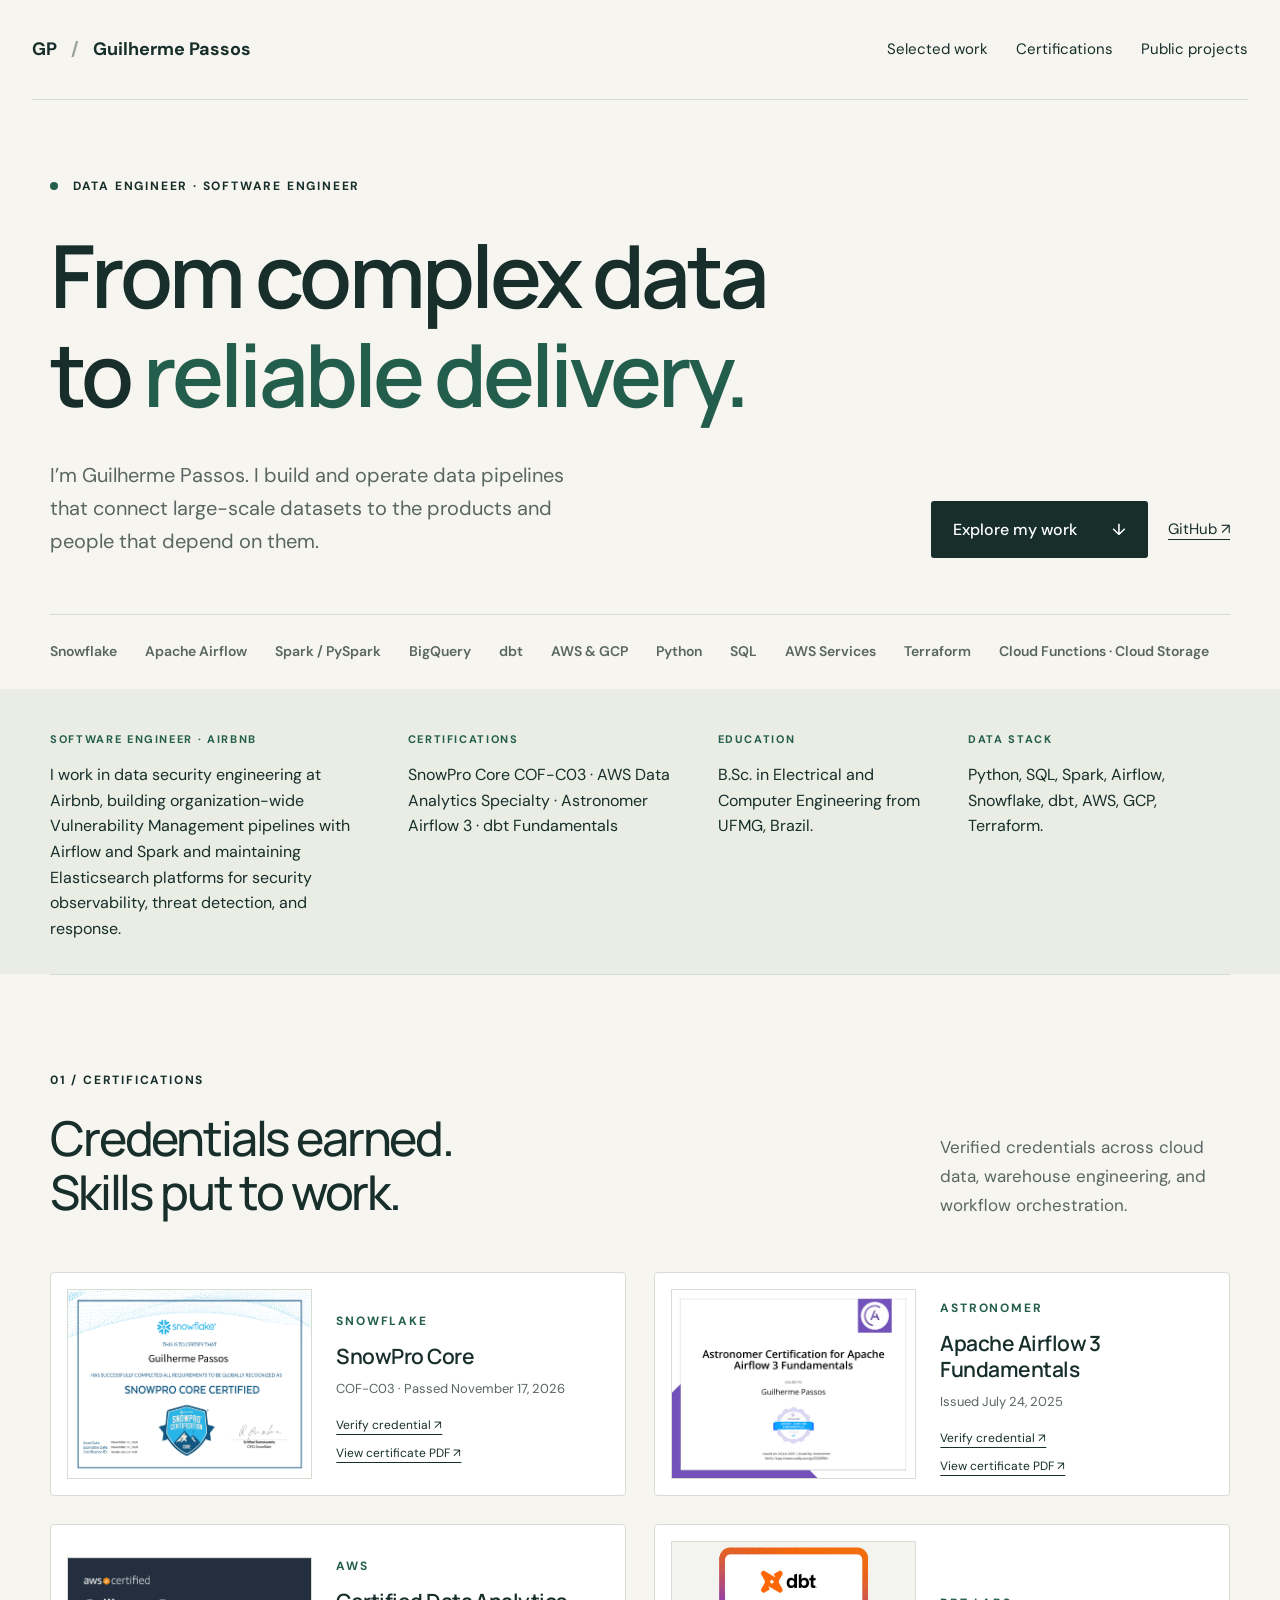
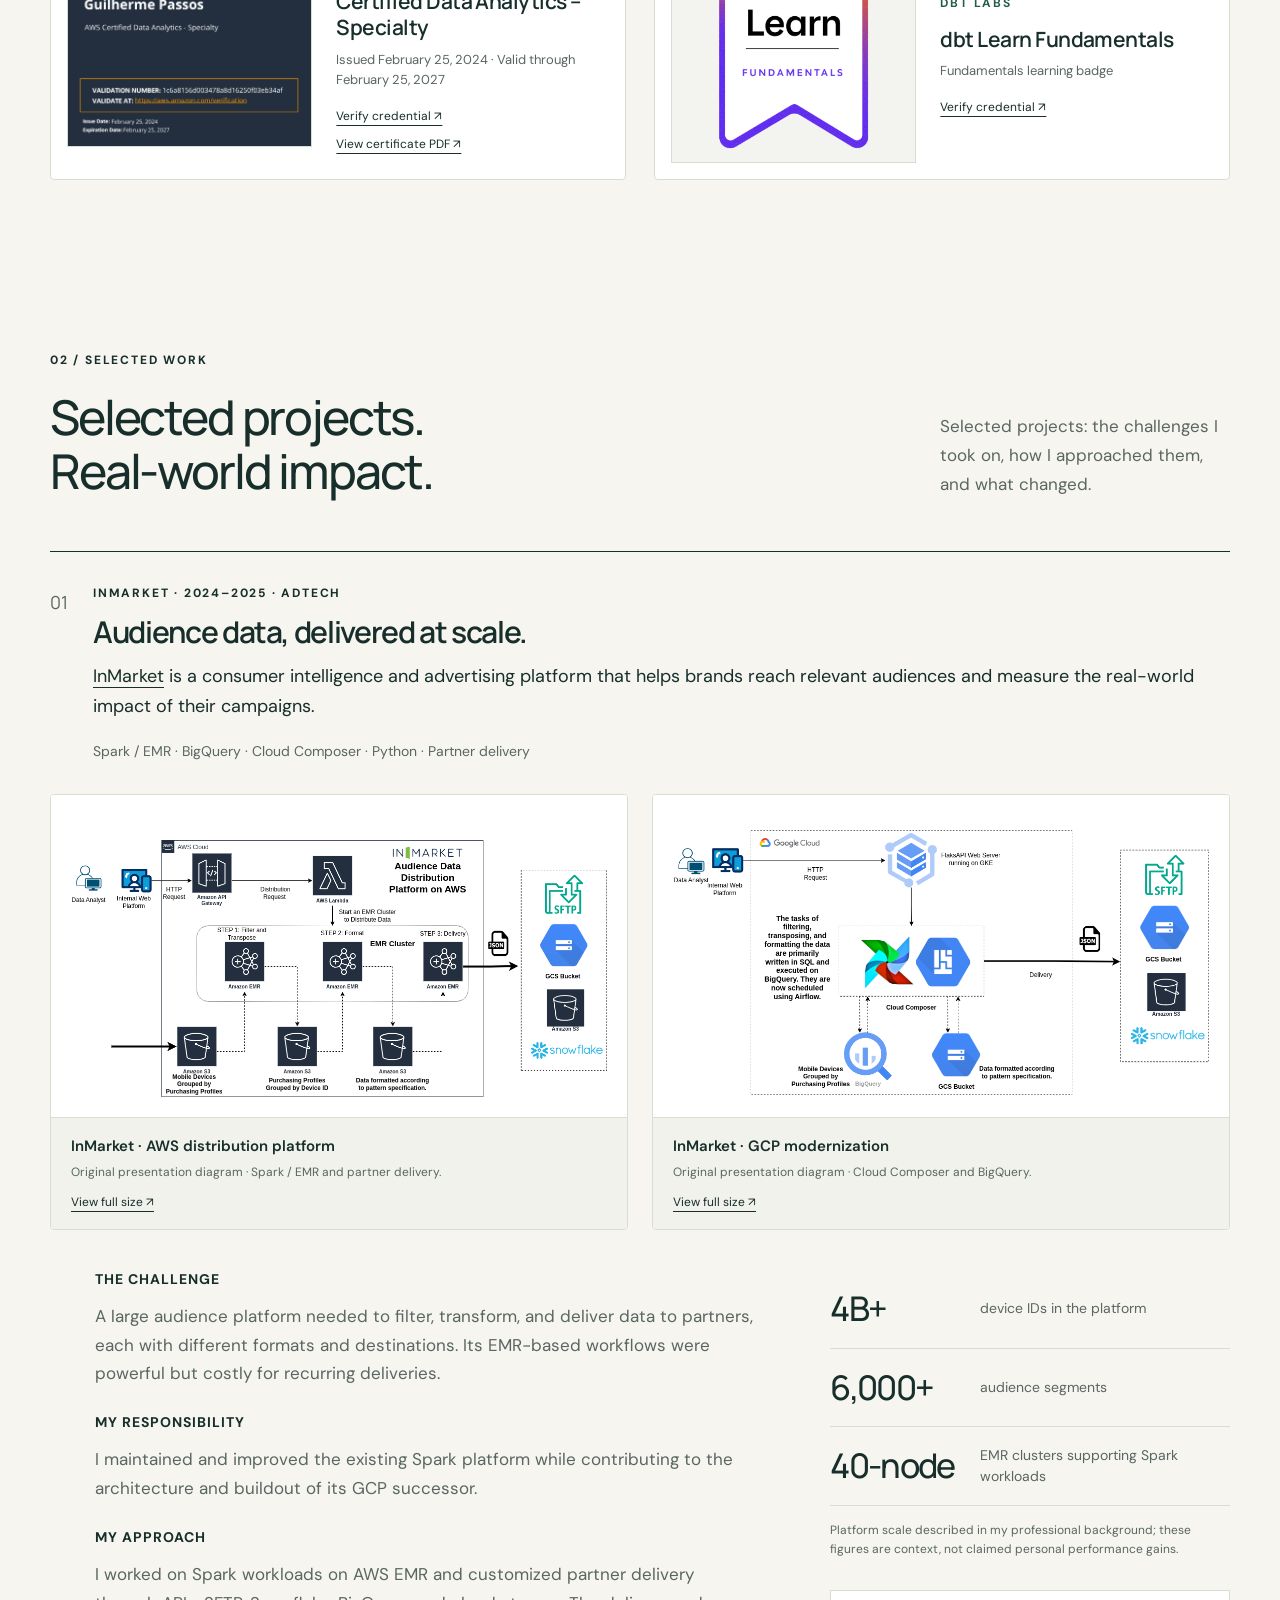
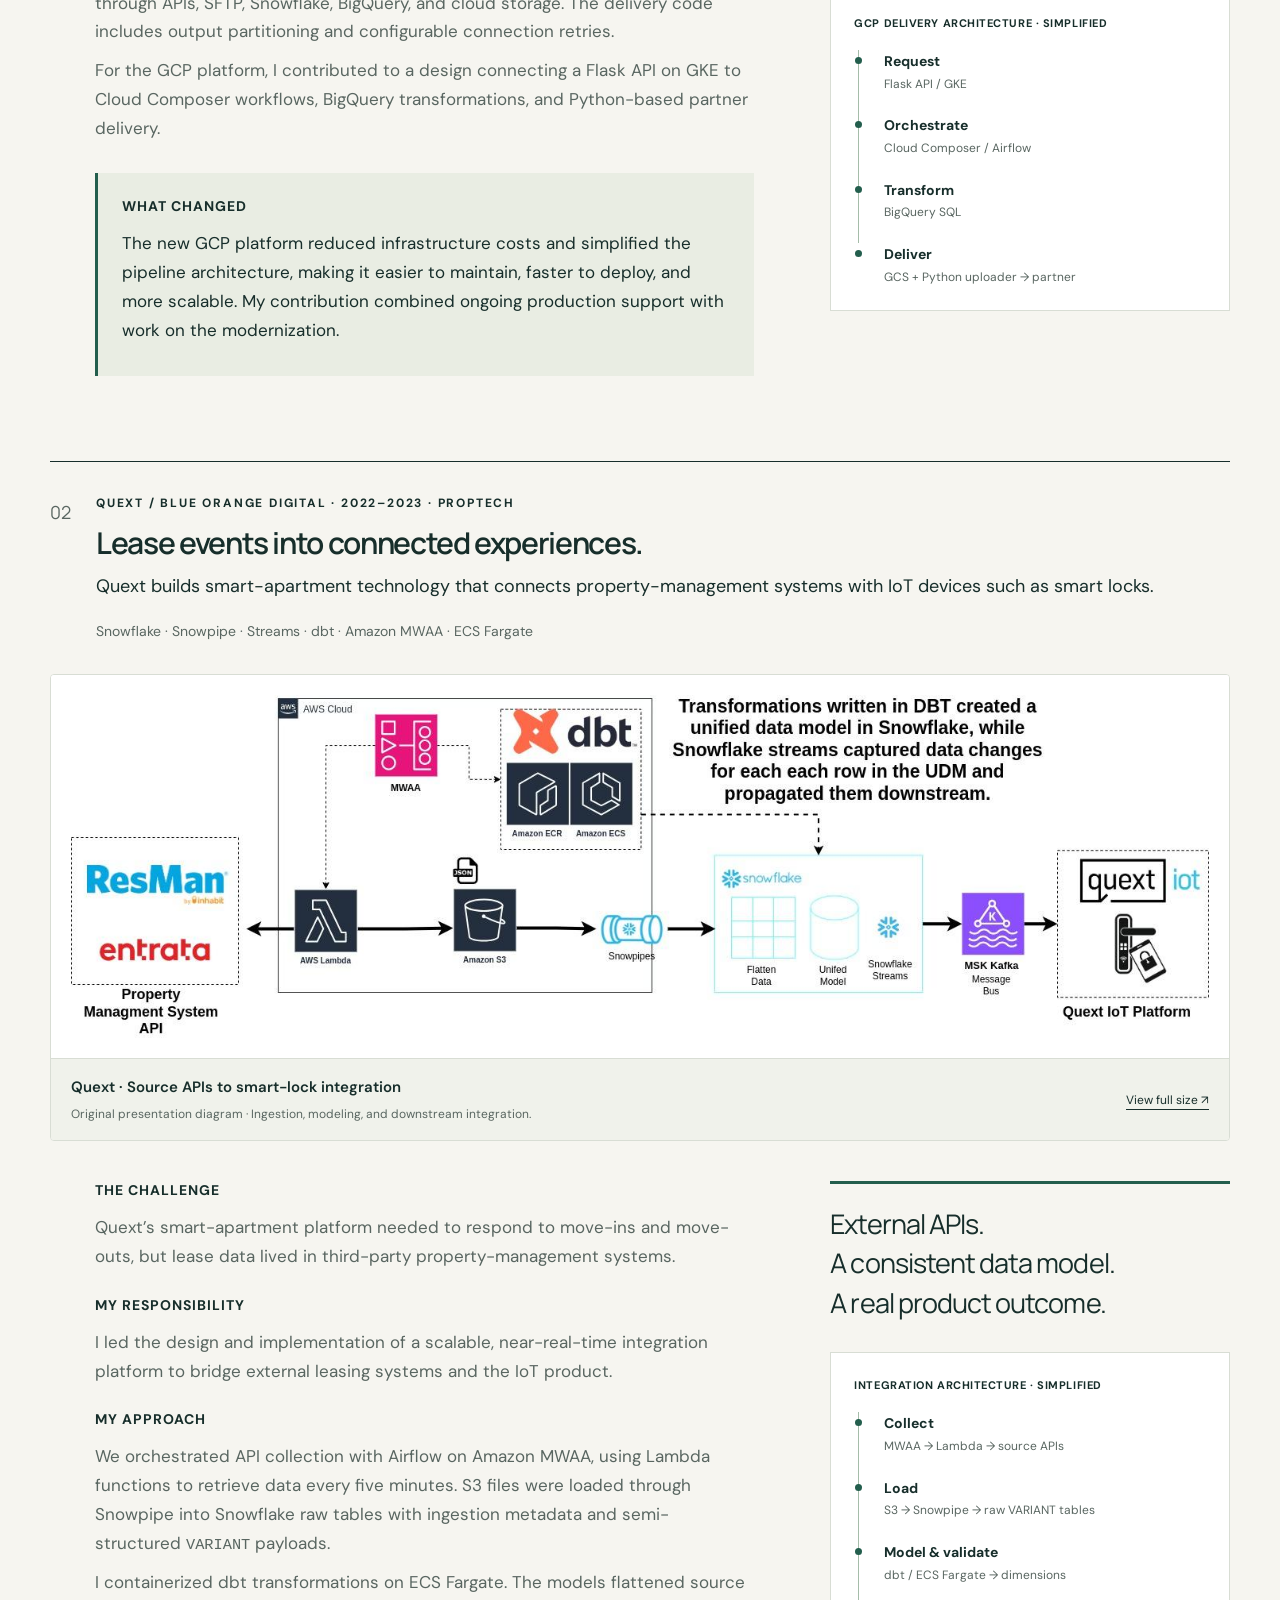
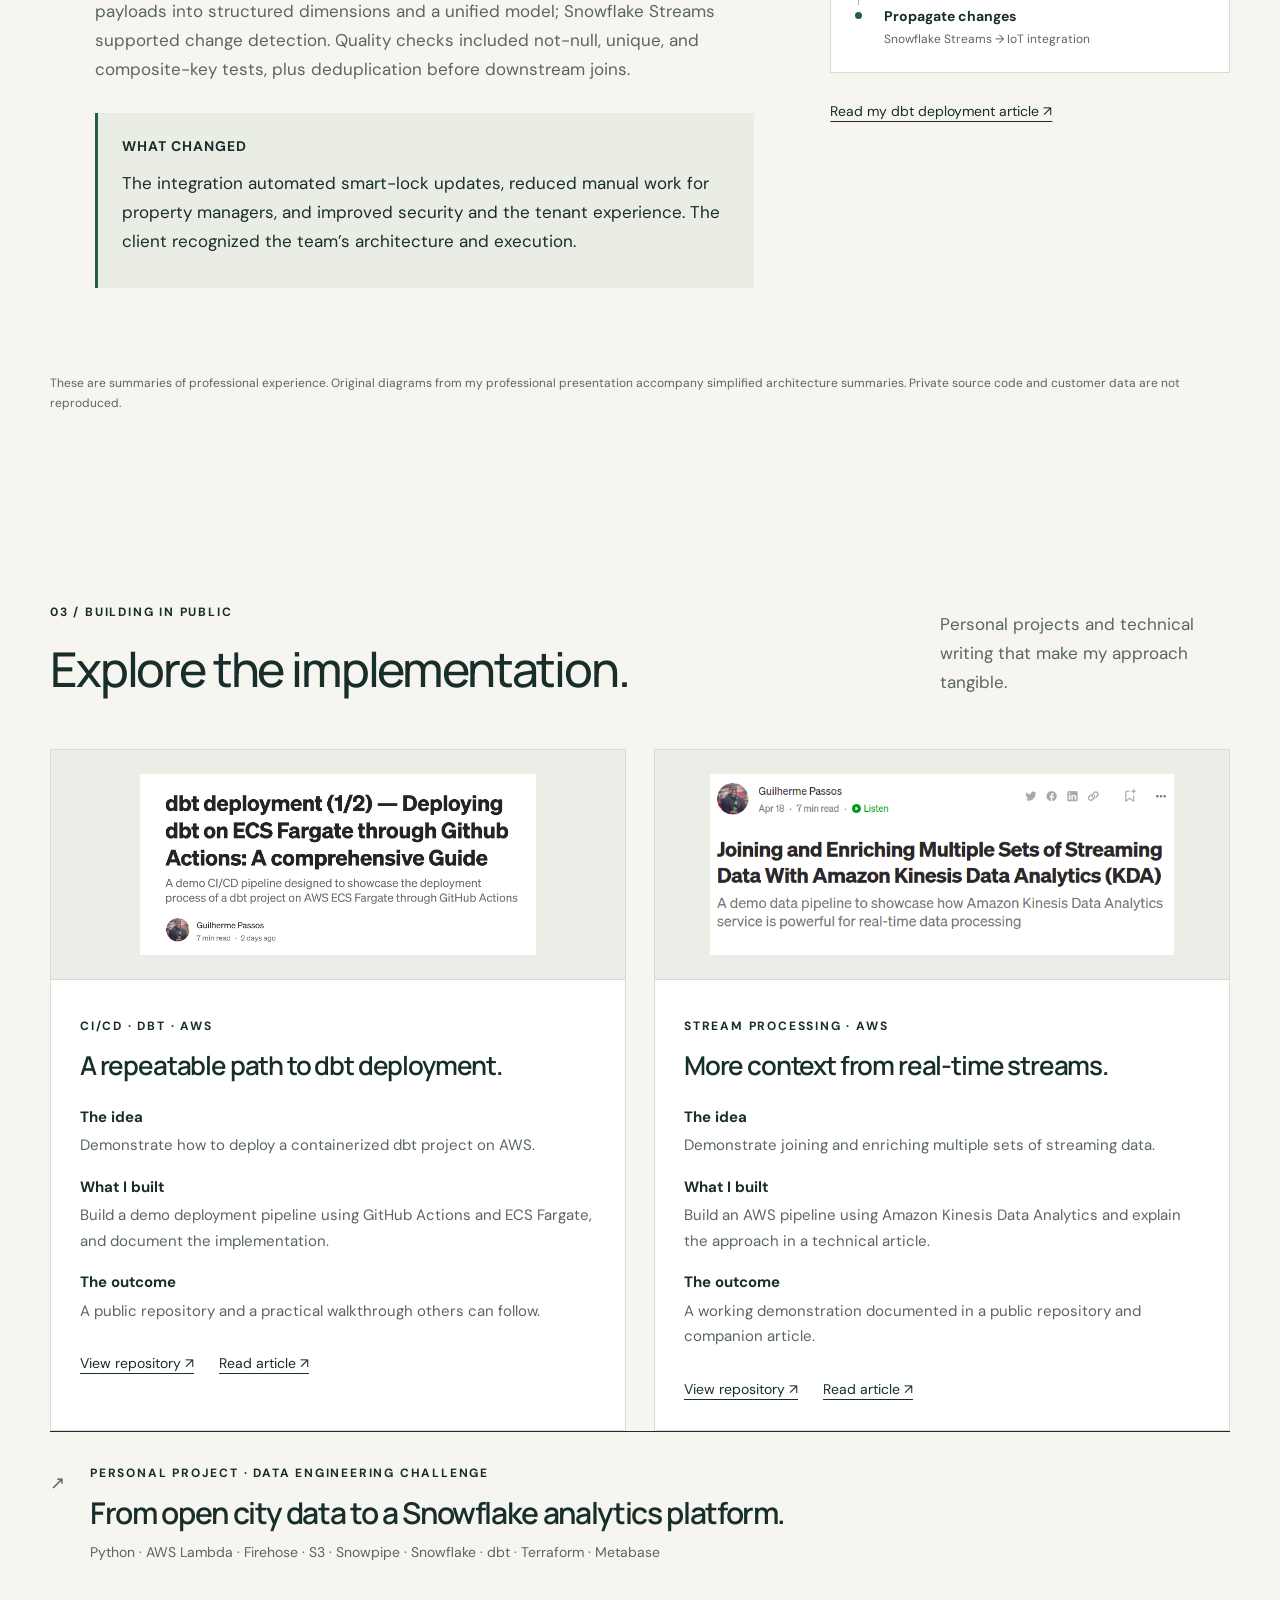
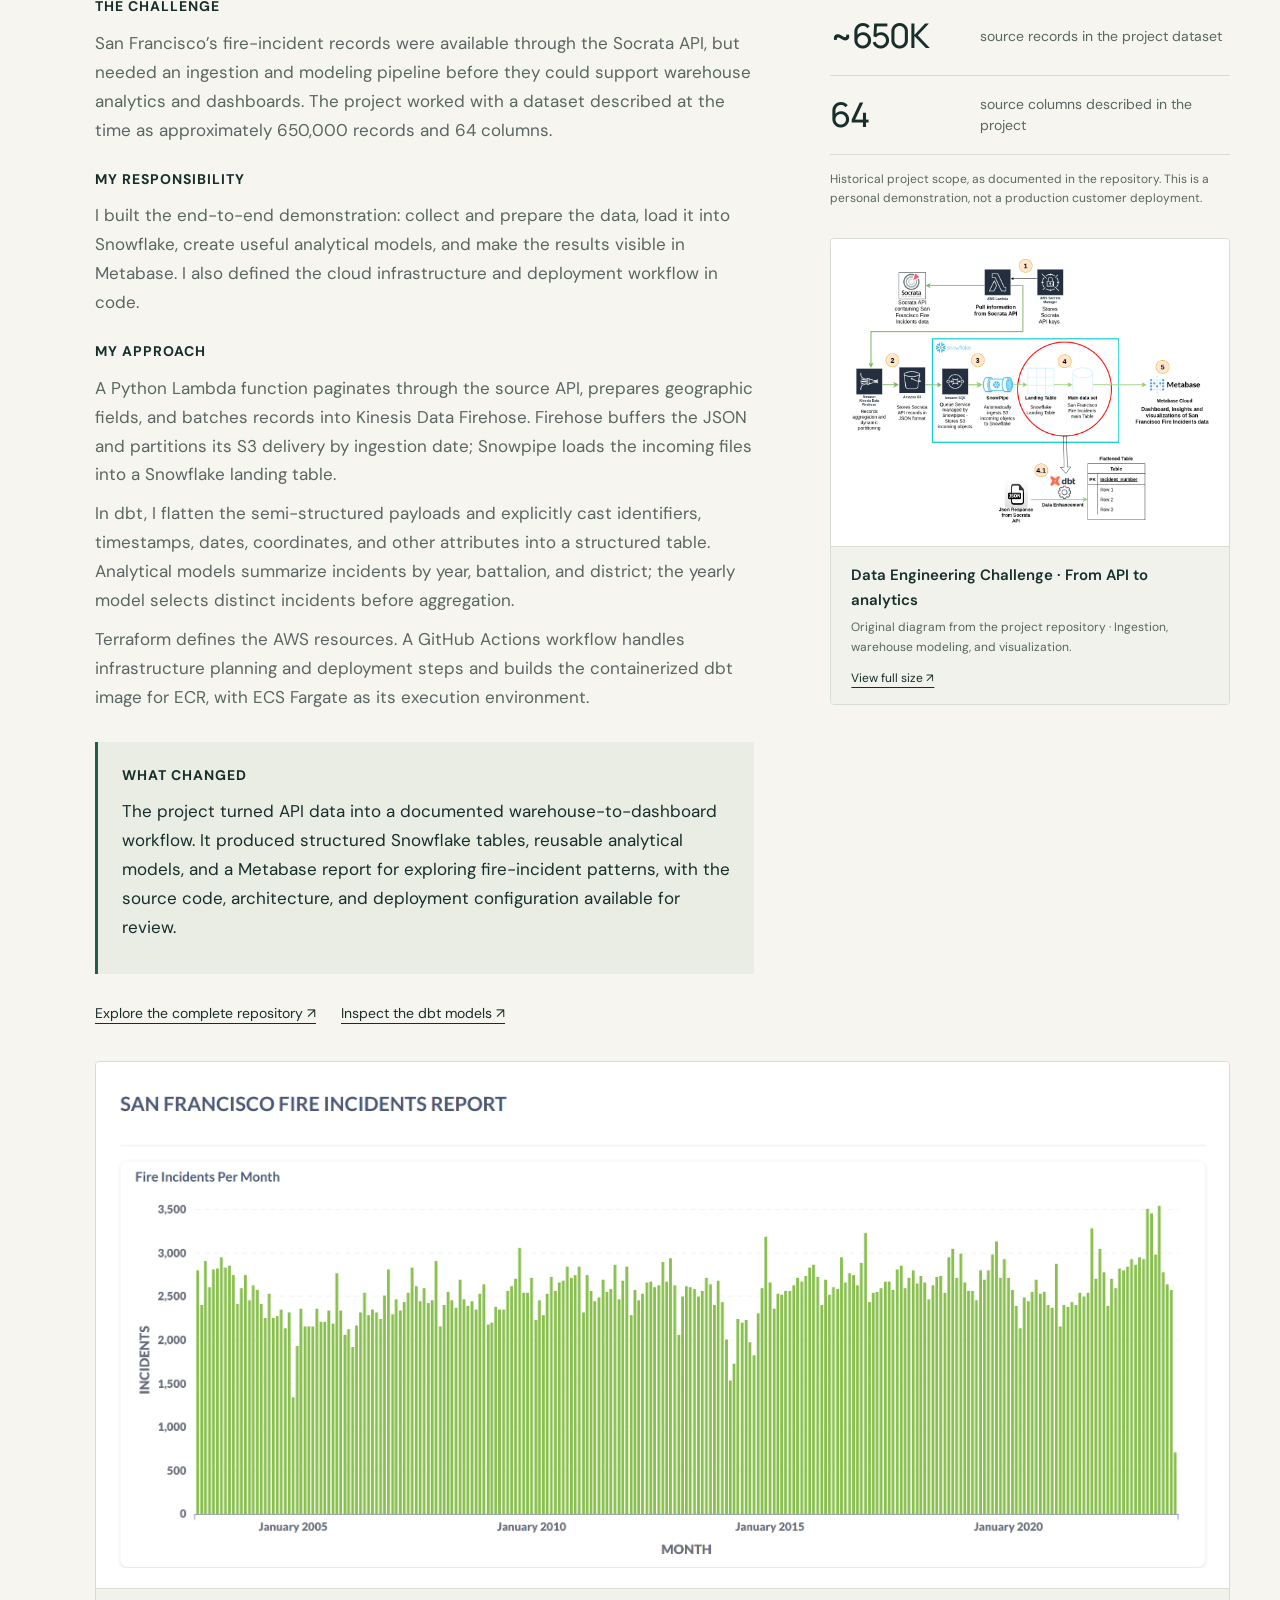
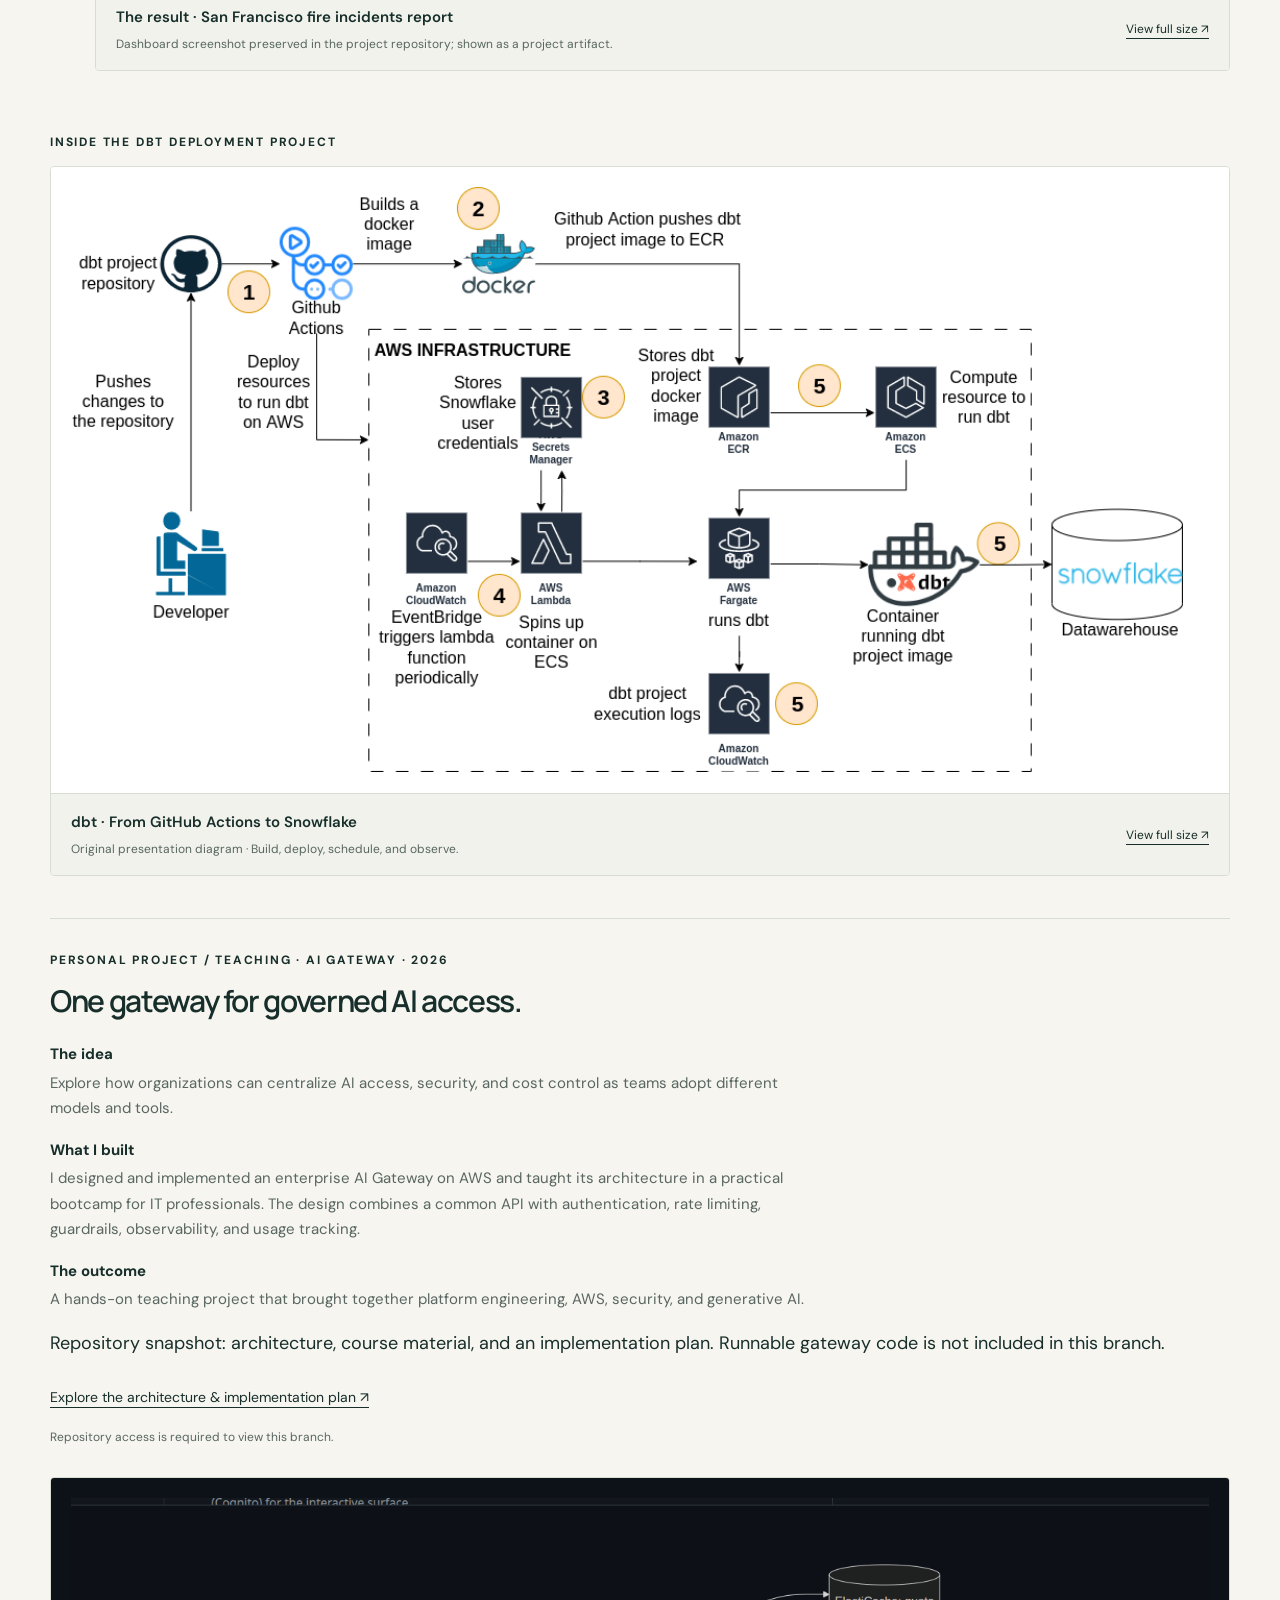
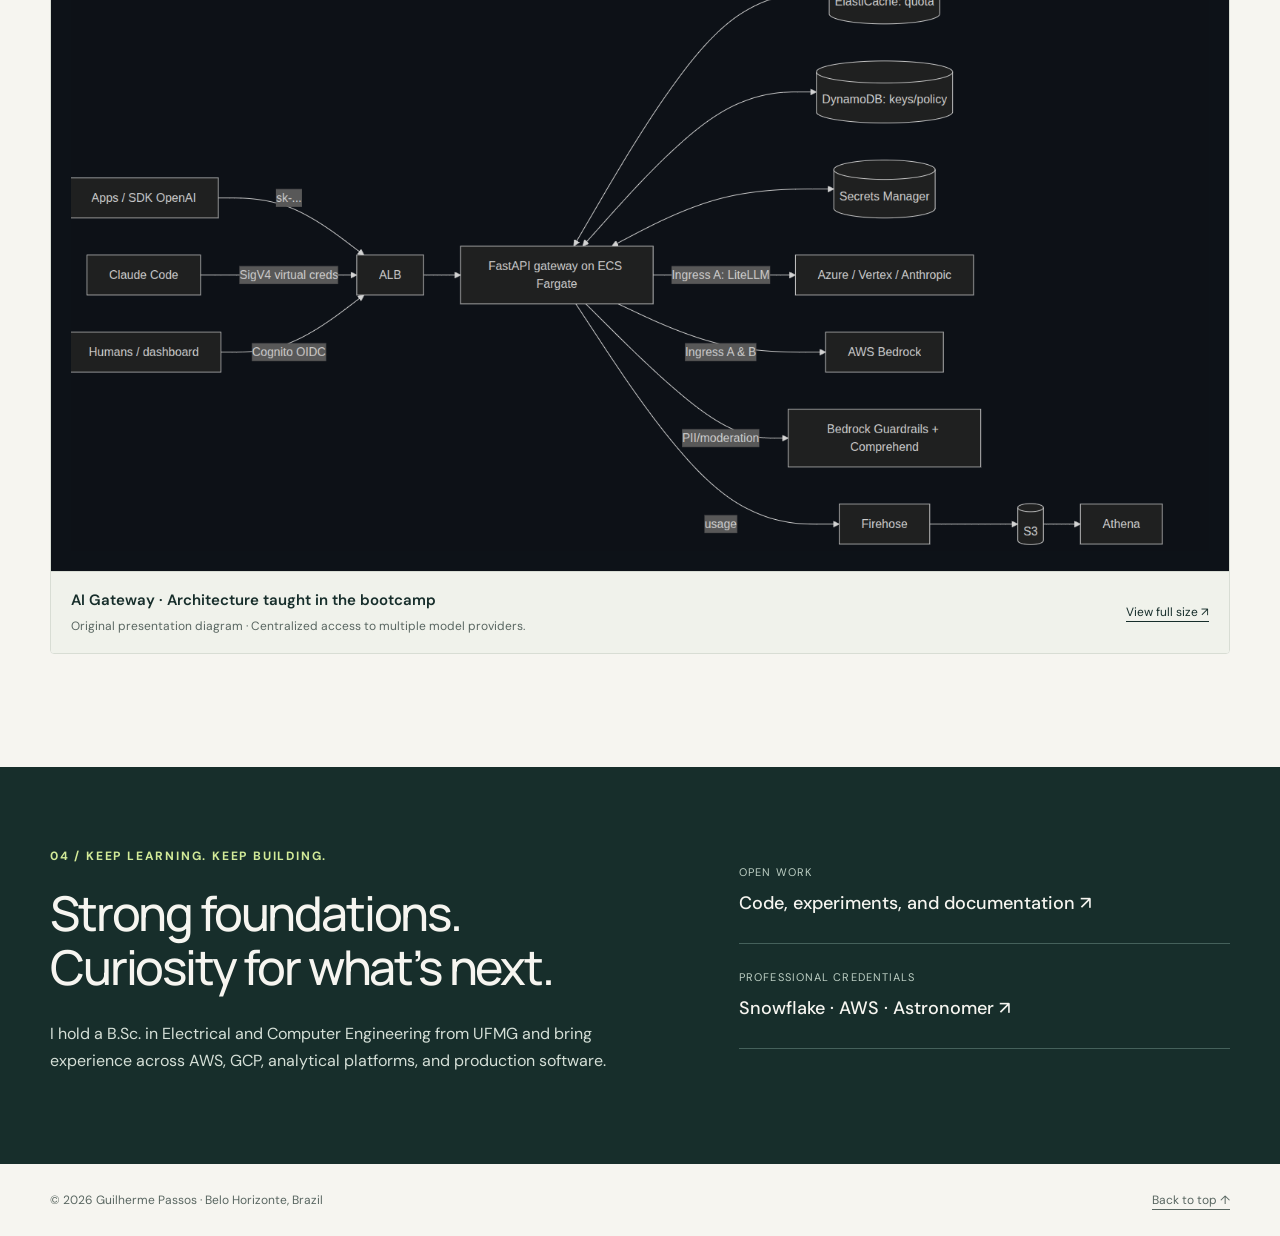
==== commit c67d6996: "Remove portfolio contact links temporarily" ====
--- a/docs/index.html
+++ b/docs/index.html
@@ -9,12 +9,12 @@
 </head>
 <body>
 <a class="skip" href="#main">Skip to content</a>
-<header class="site-header"><a class="wordmark" href="#">GP<span> / </span>Guilherme Passos</a><nav aria-label="Main navigation"><a href="#work">Selected work</a><a href="#certifications">Certifications</a><a href="#projects">Public projects</a><a class="contact-link" href="mailto:guilhermepassos@outlook.com">Let’s talk ↗</a></nav></header>
+<header class="site-header"><a class="wordmark" href="#">GP<span> / </span>Guilherme Passos</a><nav aria-label="Main navigation"><a href="#work">Selected work</a><a href="#certifications">Certifications</a><a href="#projects">Public projects</a></nav></header>
 <main id="main">
 <section class="hero wrap">
 <div class="eyebrow"><span class="status-dot"></span> DATA ENGINEER · SOFTWARE ENGINEER</div>
 <h1>From complex data<br>to <em>reliable delivery.</em></h1>
-<div class="hero-bottom"><p>I’m Guilherme Passos. I build and operate data pipelines that connect large-scale datasets to the products and people that depend on them.</p><div class="hero-links"><a class="button" href="#work">Explore my work <span>↓</span></a><a href="https://github.com/gpass0s">GitHub ↗</a><a href="https://linkedin.com/in/guilhermeepassos">LinkedIn ↗</a></div></div>
+<div class="hero-bottom"><p>I’m Guilherme Passos. I build and operate data pipelines that connect large-scale datasets to the products and people that depend on them.</p><div class="hero-links"><a class="button" href="#work">Explore my work <span>↓</span></a><a href="https://github.com/gpass0s">GitHub ↗</a></div></div>
 <div class="expertise" aria-label="Core technologies"><span>Snowflake</span><span>Apache Airflow</span><span>Spark / PySpark</span><span>BigQuery</span><span>dbt</span><span>AWS &amp; GCP</span><span>Python</span><span>SQL</span><span>AWS Services</span><span>Terraform</span><span>Cloud Functions · Cloud Storage</span></div>
 </section>
 <section class="intro-band"><div class="wrap intro-grid"><div><span class="eyebrow">SOFTWARE ENGINEER · AIRBNB</span><p>I work in data security engineering at Airbnb, building organization-wide Vulnerability Management pipelines with Airflow and Spark and maintaining Elasticsearch platforms for security observability, threat detection, and response.</p></div><div><span class="eyebrow">CERTIFICATIONS</span><p>SnowPro Core COF-C03 · AWS Data Analytics Specialty · Astronomer Airflow 3 · dbt Fundamentals</p></div><div><span class="eyebrow">EDUCATION</span><p>B.Sc. in Electrical and Computer Engineering from UFMG, Brazil.</p></div><div><span class="eyebrow">DATA STACK</span><p>Python, SQL, Spark, Airflow, Snowflake, dbt, AWS, GCP, Terraform.</p></div></div></section>
@@ -43,6 +43,6 @@
 <div class="case-head"><div class="case-number">↗</div><div><div class="eyebrow">PERSONAL PROJECT · DATA ENGINEERING CHALLENGE</div><h3>From open city data to a Snowflake analytics platform.</h3><p class="case-subtitle">Python · AWS Lambda · Firehose · S3 · Snowpipe · Snowflake · dbt · Terraform · Metabase</p></div></div>
 <div class="case-layout"><div class="star"><section><h4>The challenge</h4><p>San Francisco’s fire-incident records were available through the Socrata API, but needed an ingestion and modeling pipeline before they could support warehouse analytics and dashboards. The project worked with a dataset described at the time as approximately 650,000 records and 64 columns.</p></section><section><h4>My responsibility</h4><p>I built the end-to-end demonstration: collect and prepare the data, load it into Snowflake, create useful analytical models, and make the results visible in Metabase. I also defined the cloud infrastructure and deployment workflow in code.</p></section><section><h4>My approach</h4><p>A Python Lambda function paginates through the source API, prepares geographic fields, and batches records into Kinesis Data Firehose. Firehose buffers the JSON and partitions its S3 delivery by ingestion date; Snowpipe loads the incoming files into a Snowflake landing table.</p><p>In dbt, I flatten the semi-structured payloads and explicitly cast identifiers, timestamps, dates, coordinates, and other attributes into a structured table. Analytical models summarize incidents by year, battalion, and district; the yearly model selects distinct incidents before aggregation.</p><p>Terraform defines the AWS resources. A GitHub Actions workflow handles infrastructure planning and deployment steps and builds the containerized dbt image for ECR, with ECS Fargate as its execution environment.</p></section><section class="result"><h4>What changed</h4><p>The project turned API data into a documented warehouse-to-dashboard workflow. It produced structured Snowflake tables, reusable analytical models, and a Metabase report for exploring fire-incident patterns, with the source code, architecture, and deployment configuration available for review.</p></section><div class="project-links"><a href="https://github.com/gpass0s/data-engineering-challenge">Explore the complete repository ↗</a><a href="https://github.com/gpass0s/data-engineering-challenge/tree/main/data_engineering_challenge/models">Inspect the dbt models ↗</a></div></div><aside class="case-aside"><div class="metric"><strong>~650K</strong><span>source records in the project dataset</span></div><div class="metric"><strong>64</strong><span>source columns described in the project</span></div><p class="caption">Historical project scope, as documented in the repository. This is a personal demonstration, not a production customer deployment.</p><figure class="presentation-figure"><a href="assets/challenge-architecture.png" target="_blank" rel="noopener" aria-label="Open full-size image: Data Engineering Challenge · From API to analytics (new tab)"><img src="assets/challenge-architecture.png" width="1084" height="808" alt="Architecture of the fire-incidents project: Lambda retrieves Socrata data, Firehose delivers JSON to S3, Snowpipe loads Snowflake, dbt creates structured tables, and Metabase presents the results."></a><figcaption><div><strong>Data Engineering Challenge · From API to analytics</strong><span>Original diagram from the project repository · Ingestion, warehouse modeling, and visualization.</span></div><a href="assets/challenge-architecture.png" target="_blank" rel="noopener">View full size ↗<span class="sr-only"> (new tab)</span></a></figcaption></figure></aside></div><figure class="presentation-figure"><a href="assets/challenge-dashboard.png" target="_blank" rel="noopener" aria-label="Open full-size image: The result · San Francisco fire incidents report (new tab)"><img src="assets/challenge-dashboard.png" width="2339" height="1041" alt="Metabase dashboard screenshot showing a monthly bar chart of San Francisco fire incidents over multiple years."></a><figcaption><div><strong>The result · San Francisco fire incidents report</strong><span>Dashboard screenshot preserved in the project repository; shown as a project artifact.</span></div><a href="assets/challenge-dashboard.png" target="_blank" rel="noopener">View full size ↗<span class="sr-only"> (new tab)</span></a></figcaption></figure></article>
 <div class="project-architecture"><div class="eyebrow">INSIDE THE DBT DEPLOYMENT PROJECT</div><figure class="presentation-figure"><a href="assets/dbt-deployment.png" target="_blank" rel="noopener" aria-label="Open full-size image: dbt · From GitHub Actions to Snowflake (new tab)"><img src="assets/dbt-deployment.png" width="1091" height="562" alt="GitHub Actions builds a Docker image, pushes it to ECR, and deploys AWS resources. EventBridge and Lambda schedule dbt on ECS Fargate, using Secrets Manager and CloudWatch."></a><figcaption><div><strong>dbt · From GitHub Actions to Snowflake</strong><span>Original presentation diagram · Build, deploy, schedule, and observe.</span></div><a href="assets/dbt-deployment.png" target="_blank" rel="noopener">View full size ↗<span class="sr-only"> (new tab)</span></a></figcaption></figure></div><article class="ai-showcase"><div class="eyebrow">PERSONAL PROJECT / TEACHING · AI GATEWAY · 2026</div><h3>One gateway for governed AI access.</h3><dl class="mini-star"><dt>The idea</dt><dd>Explore how organizations can centralize AI access, security, and cost control as teams adopt different models and tools.</dd><dt>What I built</dt><dd>I designed and implemented an enterprise AI Gateway on AWS and taught its architecture in a practical bootcamp for IT professionals. The design combines a common API with authentication, rate limiting, guardrails, observability, and usage tracking.</dd><dt>The outcome</dt><dd>A hands-on teaching project that brought together platform engineering, AWS, security, and generative AI.</dd></dl><p class="repository-status">Repository snapshot: architecture, course material, and an implementation plan. Runnable gateway code is not included in this branch.</p><p class="project-links"><a href="https://github.com/gpass0s/genai-gateway-lab/tree/portfolio/ai-gateway-docs">Explore the architecture &amp; implementation plan ↗</a></p><p class="caption">Repository access is required to view this branch.</p><figure class="presentation-figure"><a href="assets/ai-gateway.png" target="_blank" rel="noopener" aria-label="Open full-size image: AI Gateway · Architecture taught in the bootcamp (new tab)"><img src="assets/ai-gateway.png" width="1537" height="881" alt="AI Gateway architecture: applications and users connect through an ALB to FastAPI on ECS Fargate, with authentication, quota and policy stores, model providers, security guardrails, and usage analytics."></a><figcaption><div><strong>AI Gateway · Architecture taught in the bootcamp</strong><span>Original presentation diagram · Centralized access to multiple model providers.</span></div><a href="assets/ai-gateway.png" target="_blank" rel="noopener">View full size ↗<span class="sr-only"> (new tab)</span></a></figcaption></figure></article></section>
-<section class="closing"><div class="wrap closing-grid"><div><span class="eyebrow">04 / KEEP LEARNING. KEEP BUILDING.</span><h2>Strong foundations.<br>Curiosity for what’s next.</h2><p>I hold a B.Sc. in Electrical and Computer Engineering from UFMG and bring experience across AWS, GCP, analytical platforms, and production software.</p><a class="button light" href="mailto:guilhermepassos@outlook.com">Let’s talk about your data platform ↗</a></div><div class="credentials"><a href="https://github.com/gpass0s"><span>OPEN WORK</span><strong>Code, experiments, and documentation ↗</strong></a><a href="#certifications"><span>PROFESSIONAL CREDENTIALS</span><strong>Snowflake · AWS · Astronomer ↗</strong></a></div></div></section>
+<section class="closing"><div class="wrap closing-grid"><div><span class="eyebrow">04 / KEEP LEARNING. KEEP BUILDING.</span><h2>Strong foundations.<br>Curiosity for what’s next.</h2><p>I hold a B.Sc. in Electrical and Computer Engineering from UFMG and bring experience across AWS, GCP, analytical platforms, and production software.</p></div><div class="credentials"><a href="https://github.com/gpass0s"><span>OPEN WORK</span><strong>Code, experiments, and documentation ↗</strong></a><a href="#certifications"><span>PROFESSIONAL CREDENTIALS</span><strong>Snowflake · AWS · Astronomer ↗</strong></a></div></div></section>
 </main><footer class="wrap"><span>© 2026 Guilherme Passos · Belo Horizonte, Brazil</span><a href="#main">Back to top ↑</a></footer>
 </body></html>
